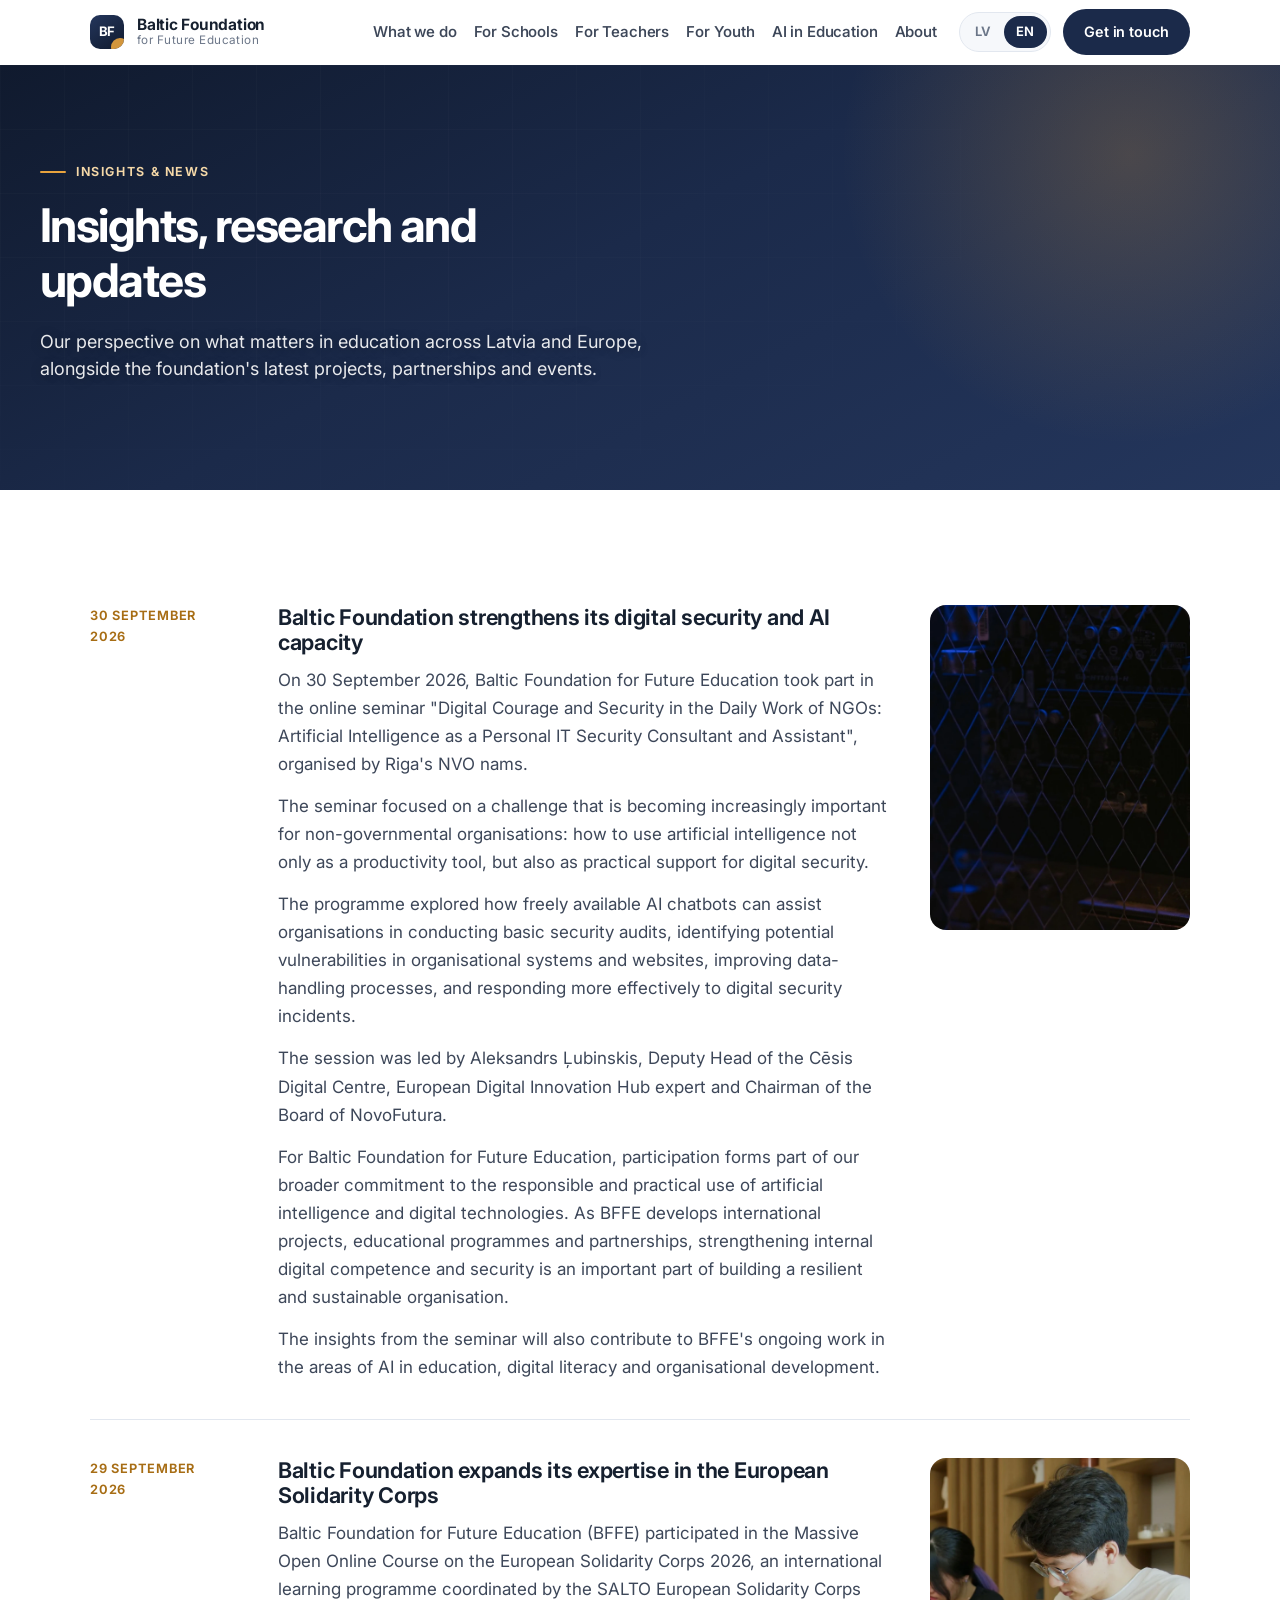
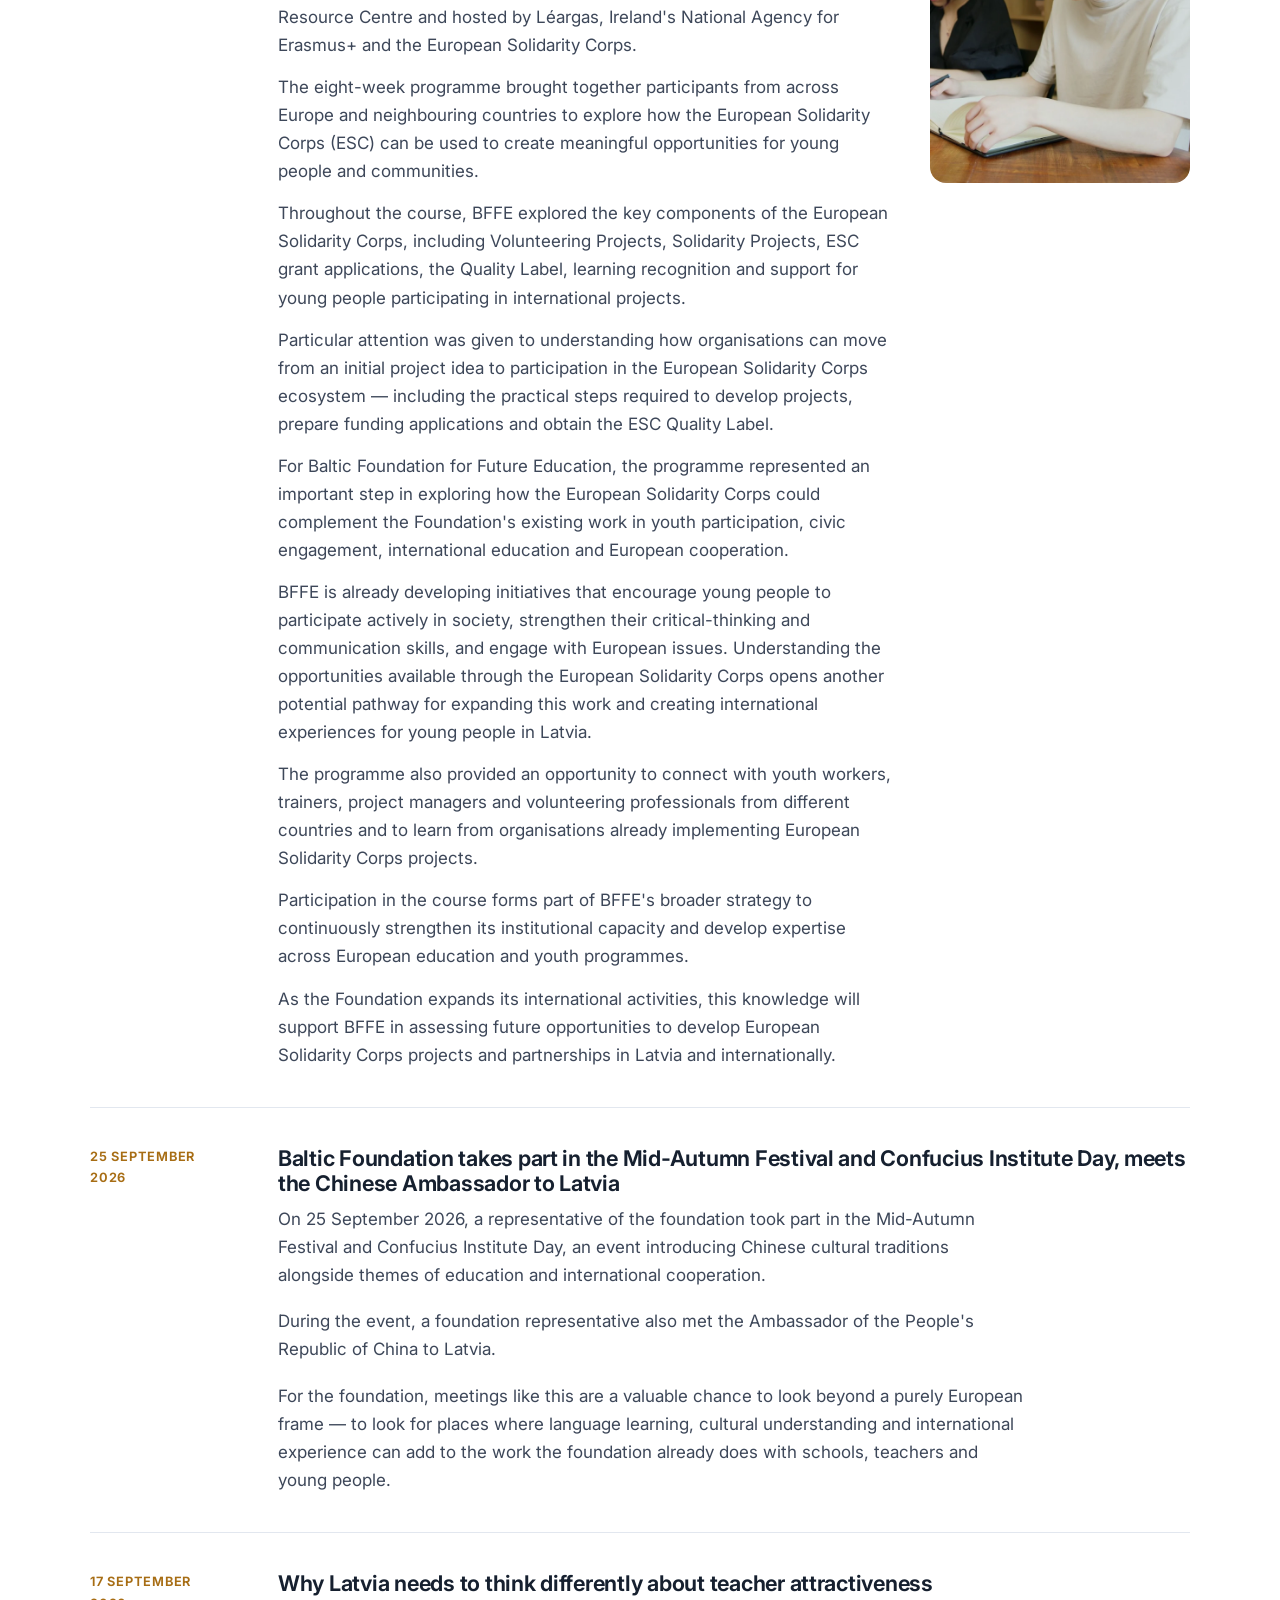
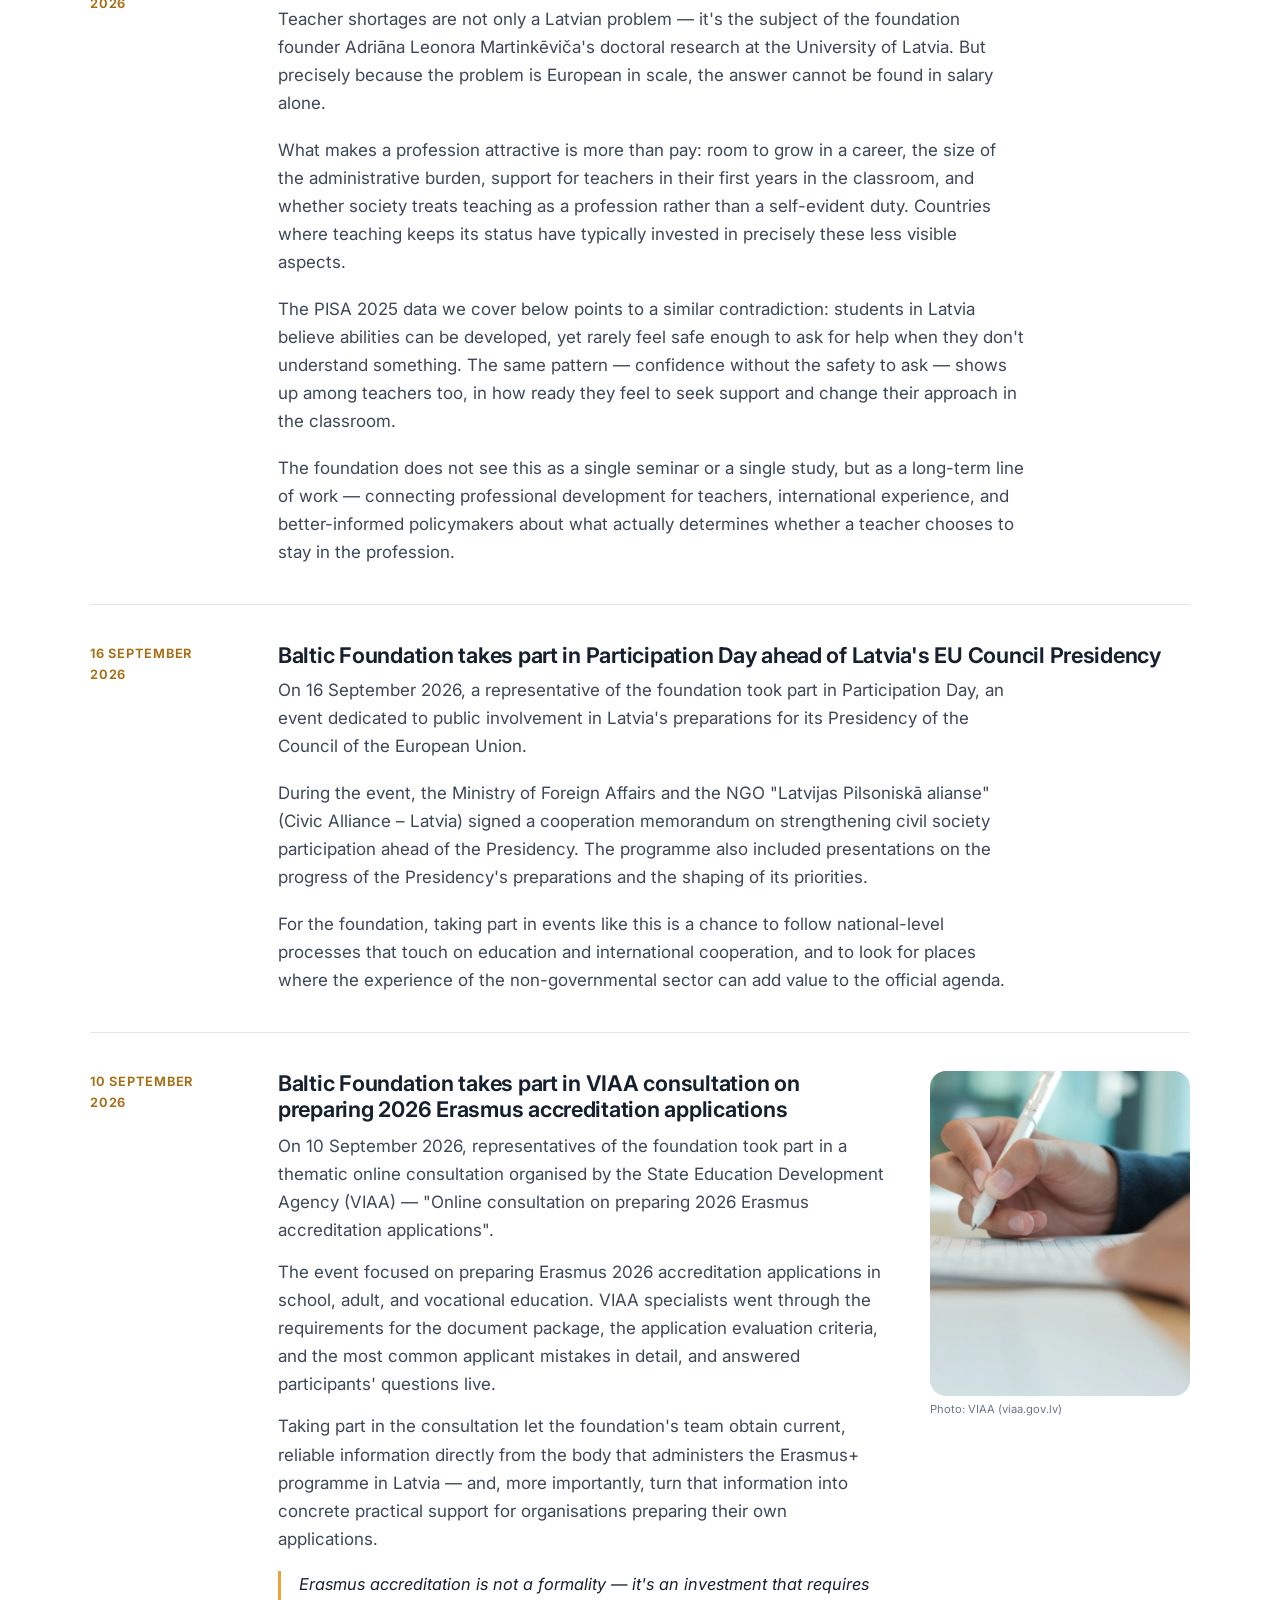
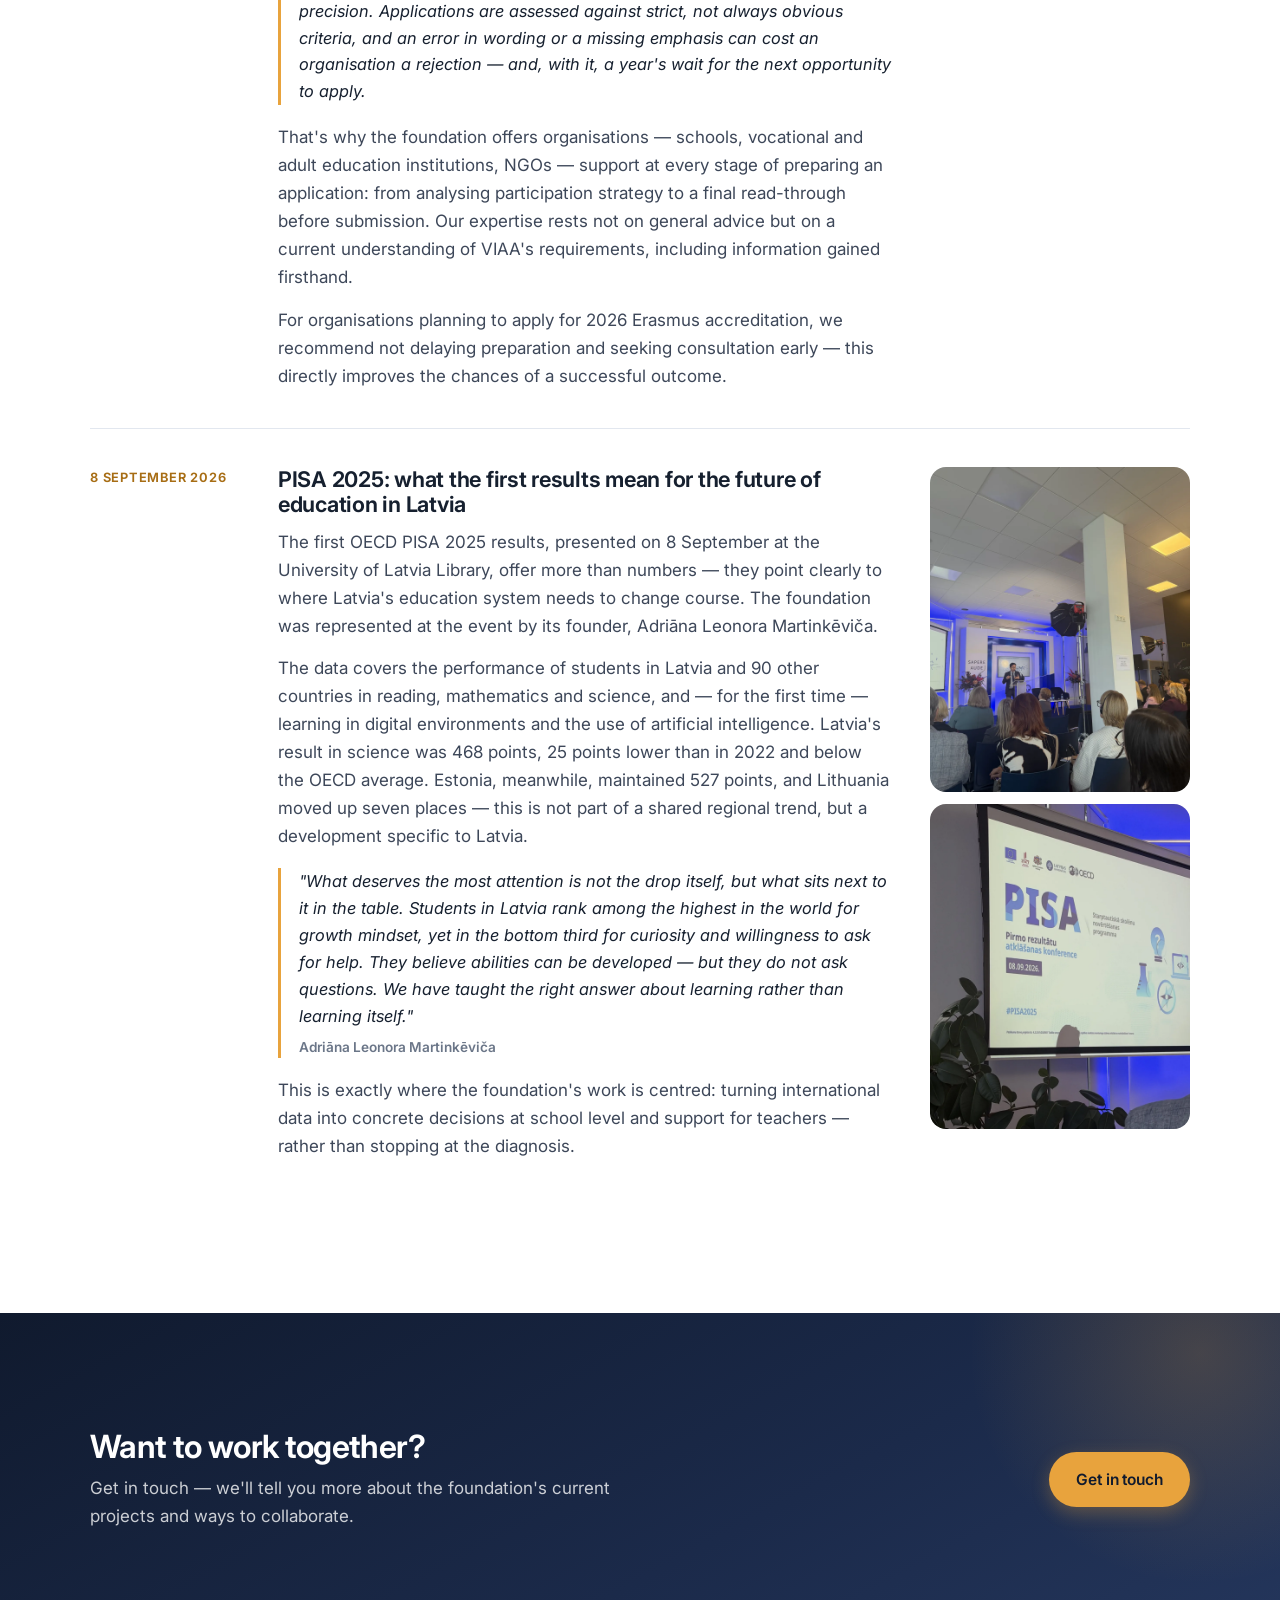
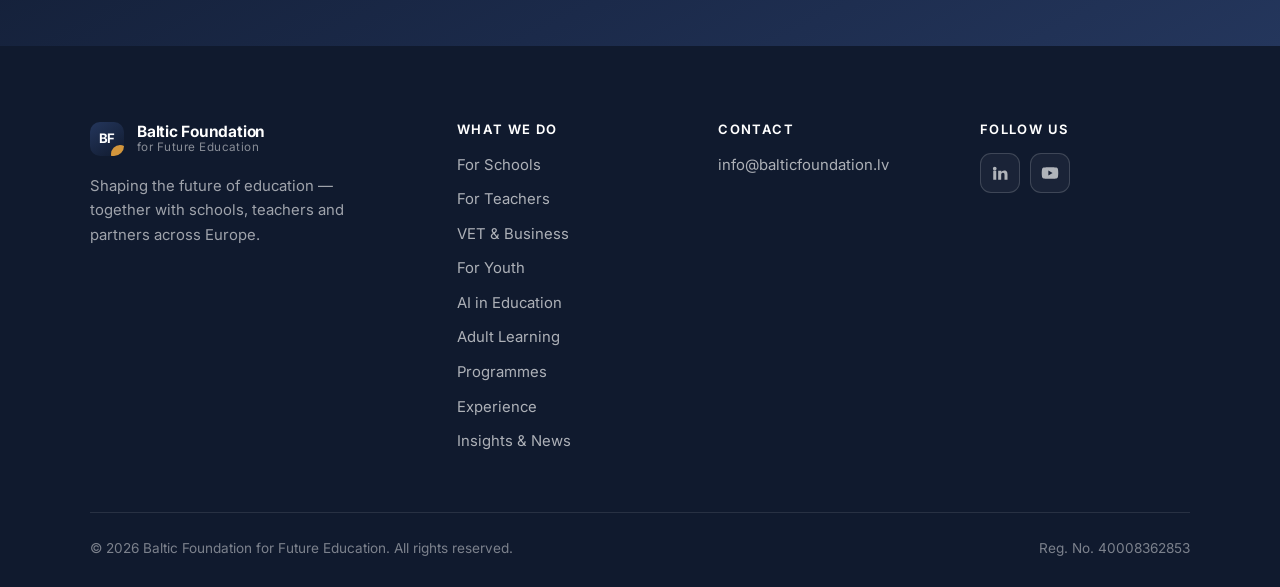
==== aktualitates.html @ bb929418 "Add news item on the European Solidarity Corps MOOC New item (29 September 2026): BFFE's participati" ====
<!DOCTYPE html>
<html lang="lv">
<head>
<meta charset="utf-8">
<meta name="viewport" content="width=device-width, initial-scale=1">
<title>Pētījumi un aktualitātes — Baltic Foundation for Future Education</title>
<meta name="description" content="Fonda pētījumi, viedokļi un aktuālākie projekti, sadarbības un notikumi.">
<meta name="theme-color" content="#1B2A4A">

<meta property="og:type" content="website">
<meta property="og:site_name" content="Baltic Foundation for Future Education">
<meta property="og:title" content="Pētījumi un aktualitātes — Baltic Foundation for Future Education">
<meta property="og:description" content="Fonda pētījumi, viedokļi un aktuālākie projekti, sadarbības un notikumi.">
<meta property="og:url" content="https://balticfoundation.lv/aktualitates.html">
<meta property="og:image" content="https://balticfoundation.lv/assets/img/aktualitates-pisa2025.webp">
<meta property="og:locale" content="lv_LV">

<link rel="canonical" href="https://balticfoundation.lv/aktualitates.html">
<link rel="icon" href="data:image/svg+xml,<svg xmlns='http://www.w3.org/2000/svg' viewBox='0 0 32 32'><rect width='32' height='32' rx='8' fill='%231B2A4A'/><circle cx='25' cy='26' r='7' fill='%23E8A33D'/><text x='7' y='21' font-family='Helvetica,Arial' font-size='13' font-weight='bold' fill='white'>BF</text></svg>">

<link rel="preconnect" href="https://fonts.googleapis.com">
<link rel="preconnect" href="https://fonts.gstatic.com" crossorigin>
<link rel="stylesheet" href="https://fonts.googleapis.com/css2?family=Inter:wght@400;500;600;700&display=swap">
<link rel="stylesheet" href="assets/css/styles.css">

<!-- Marks that JS is running, so scroll-reveal may hide elements before revealing them. -->
<script>document.documentElement.className += " js";</script>
</head>
<body data-page="aktualitates">

<a class="skip-link" href="#main" data-i18n="nav.skip">Pāriet uz galveno saturu</a>

<!-- ========================= HEADER ========================= -->
<header class="header" id="header">
  <div class="container header__inner">

    <a class="logo" href="index.html">
      <span class="logo__mark"><span>BF</span></span>
      <span class="logo__text">
        <span class="logo__name">Baltic Foundation</span>
        <span class="logo__sub">for Future Education</span>
      </span>
    </a>

    <nav class="nav" aria-label="Primary">
      <a href="index.html#virzieni"  data-i18n="nav.directions">Virzieni</a>
      <a href="index.html#skolam"    data-i18n="nav.schools">Skolām</a>
      <a href="index.html#pedagogiem" data-i18n="nav.teachers">Pedagogiem</a>
      <a href="index.html#jauniesiem" data-i18n="nav.youth">Jauniešiem</a>
      <a href="index.html#ai"        data-i18n="nav.ai">AI izglītībā</a>
      <a href="index.html#par-fondu" data-i18n="nav.about">Par fondu</a>
    </nav>

    <div class="header__actions">
      <div class="lang" role="group" data-i18n-aria-label="nav.lang" aria-label="Valodas izvēle">
        <button type="button" data-lang="lv" aria-pressed="true">LV</button>
        <button type="button" data-lang="en" aria-pressed="false">EN</button>
      </div>
      <a class="btn btn--navy btn--sm nav-cta" href="index.html#sadarbibai" data-i18n="nav.cta">Sazināties</a>
      <button class="burger" id="burger" type="button" aria-expanded="false" aria-controls="mobile-nav" data-i18n-aria-label="nav.menu" aria-label="Izvēlne">
        <span></span>
      </button>
    </div>

  </div>
</header>

<div class="mobile-nav" id="mobile-nav">
  <a href="index.html#virzieni"    data-i18n="nav.directions">Virzieni</a>
  <a href="index.html#skolam"      data-i18n="nav.schools">Skolām</a>
  <a href="index.html#pedagogiem"  data-i18n="nav.teachers">Pedagogiem</a>
  <a href="index.html#profesionalajai" data-i18n="nav.vet">Profesionālajai izglītībai</a>
  <a href="index.html#jauniesiem"  data-i18n="nav.youth">Jauniešiem</a>
  <a href="index.html#ai"          data-i18n="nav.ai">AI izglītībā</a>
  <a href="index.html#pieaugusajiem" data-i18n="nav.adult">Pieaugušajiem</a>
  <a href="index.html#macibu-programmas" data-i18n="nav.programmes">Programmas</a>
  <a href="pieredze.html" data-i18n="nav.experience">Pieredze</a>
  <a href="aktualitates.html" data-i18n="nav.news" aria-current="page">Pētījumi un aktualitātes</a>
  <a href="index.html#par-fondu"   data-i18n="nav.about">Par fondu</a>
  <a class="btn btn--navy" href="index.html#sadarbibai" data-i18n="nav.cta">Sazināties</a>
</div>


<main id="main">
<span id="top"></span>

<!-- ========================= PAGE HERO (compact) ========================= -->
<section class="hero hero--compact">
  <div class="container">
    <span class="eyebrow" data-i18n="aktualitates.hero.eyebrow">Pētījumi un aktualitātes</span>
    <h1 data-i18n="aktualitates.hero.title">Ieskati, pētījumi un jaunumi</h1>
    <p class="hero__lead hero__lead--compact" data-i18n="aktualitates.hero.lead">Fonda skatījums uz izglītības aktualitātēm Latvijā un Eiropā, kā arī jaunākie projekti, sadarbības un notikumi.</p>
  </div>
</section>

<!-- ========================= NEWS LIST ========================= -->
<section class="section" id="jaunumi">
  <div class="container">
    <div class="news-list">

      <article class="news-item">
        <span class="news-item__date" data-i18n="aktualitates.item1.date">2026. gada 30. septembris</span>
        <div class="news-item__content">
          <div class="news-item__text">
            <h3 data-i18n="aktualitates.item1.title">Fonds stiprina digitālo drošību un mākslīgā intelekta kompetenci</h3>
            <p data-i18n="aktualitates.item1.p1">2026. gada 30. septembrī Baltic Foundation for Future Education piedalījās Rīgas NVO nama rīkotajā tiešsaistes seminārā "Digitālā drosme un drošība NVO ikdienas darbā: mākslīgais intelekts kā personīgais IT drošības konsultants un asistents".</p>
            <p data-i18n="aktualitates.item1.p2">Seminārs pievērsās jautājumam, kas nevalstiskajām organizācijām kļūst arvien nozīmīgāks — kā izmantot mākslīgo intelektu ne tikai produktivitātes uzlabošanai, bet arī kā praktisku atbalstu digitālajai drošībai.</p>
            <p data-i18n="aktualitates.item1.p3">Programmā tika aplūkots, kā brīvi pieejami AI tērzēšanas rīki var palīdzēt organizācijām veikt pamata drošības auditus, atpazīt iespējamās ievainojamības organizācijas sistēmās un tīmekļa vietnēs, uzlabot datu apstrādes procesus un efektīvāk reaģēt uz digitālās drošības incidentiem.</p>
            <p data-i18n="aktualitates.item1.p4">Semināru vadīja Aleksandrs Ļubinskis — Cēsu Digitālā centra vadītāja vietnieks, Eiropas Digitālās inovācijas centra (EDIH) eksperts un biedrības "NovoFutura" valdes priekšsēdētājs.</p>
            <p data-i18n="aktualitates.item1.p5">Baltic Foundation for Future Education dalība šajā seminārā ir daļa no mūsu plašākās apņemšanās atbildīgi un praktiski izmantot mākslīgo intelektu un digitālās tehnoloģijas. Attīstot starptautiskus projektus, izglītības programmas un partnerības, iekšējās digitālās kompetences un drošības stiprināšana ir svarīga noturīgas un ilgtspējīgas organizācijas veidošanas sastāvdaļa.</p>
            <p data-i18n="aktualitates.item1.p6">Semināra atziņas papildinās arī fonda ilgtermiņa darbu AI izglītībā, digitālās pratības un organizācijas attīstības jomās.</p>
          </div>
          <div class="news-item__media">
            <div class="news-item__photo">
              <img src="assets/img/aktualitates-digital-security.webp" data-i18n-alt="aktualitates.item1.image.alt" alt="Tīkla režģis pār apgaismotu elektronikas plati — digitālās drošības simbols" width="1200" height="1500" loading="lazy" decoding="async">
            </div>
          </div>
        </div>
      </article>

      <article class="news-item">
        <span class="news-item__date" data-i18n="aktualitates.item2.date">2026. gada 29. septembris</span>
        <div class="news-item__content">
          <div class="news-item__text">
            <h3 data-i18n="aktualitates.item2.title">Fonds paplašina ekspertīzi Eiropas Solidaritātes korpusa jomā</h3>
            <p data-i18n="aktualitates.item2.p1">Baltic Foundation for Future Education (BFFE) piedalījās masveida atvērtajā tiešsaistes kursā (MOOC) par Eiropas Solidaritātes korpusu 2026 — starptautiskā mācību programmā, ko koordinē SALTO Eiropas Solidaritātes korpusa resursu centrs un rīko Léargas, Īrijas Erasmus+ un Eiropas Solidaritātes korpusa Nacionālā aģentūra.</p>
            <p data-i18n="aktualitates.item2.p2">Astoņu nedēļu programma pulcēja dalībniekus no visas Eiropas un kaimiņvalstīm, lai izpētītu, kā Eiropas Solidaritātes korpuss (ESK) var radīt jēgpilnas iespējas jauniešiem un kopienām.</p>
            <p data-i18n="aktualitates.item2.p3">Kursa laikā BFFE iepazina Eiropas Solidaritātes korpusa galvenās sastāvdaļas, tostarp brīvprātīgā darba projektus, solidaritātes projektus, ESK granta pieteikumus, kvalitātes zīmi (Quality Label), mācīšanās rezultātu atzīšanu un atbalstu jauniešiem, kas piedalās starptautiskos projektos.</p>
            <p data-i18n="aktualitates.item2.p4">Īpaša uzmanība tika pievērsta tam, kā organizācijas var pāriet no sākotnējas projekta idejas līdz dalībai Eiropas Solidaritātes korpusa ekosistēmā — tostarp praktiskajiem soļiem, kas nepieciešami projektu izstrādei, finansējuma pieteikumu sagatavošanai un ESK kvalitātes zīmes iegūšanai.</p>
            <p data-i18n="aktualitates.item2.p5">Baltic Foundation for Future Education šī programma bija nozīmīgs solis, izpētot, kā Eiropas Solidaritātes korpuss varētu papildināt fonda esošo darbu jauniešu līdzdalības, pilsoniskās iesaistes, starptautiskās izglītības un Eiropas sadarbības jomā.</p>
            <p data-i18n="aktualitates.item2.p6">BFFE jau attīsta iniciatīvas, kas mudina jauniešus aktīvi iesaistīties sabiedrībā, stiprināt kritiskās domāšanas un komunikācijas prasmes, kā arī iesaistīties Eiropas jautājumos. Izpratne par Eiropas Solidaritātes korpusa piedāvātajām iespējām paver vēl vienu potenciālu ceļu šī darba paplašināšanai un starptautiskas pieredzes radīšanai jauniešiem Latvijā.</p>
            <p data-i18n="aktualitates.item2.p7">Programma sniedza arī iespēju sazināties ar jaunatnes darbiniekiem, treneriem, projektu vadītājiem un brīvprātīgā darba jomas profesionāļiem no dažādām valstīm un mācīties no organizācijām, kas jau īsteno Eiropas Solidaritātes korpusa projektus.</p>
            <p data-i18n="aktualitates.item2.p8">Dalība kursā ir daļa no BFFE plašākās stratēģijas — pastāvīgi stiprināt institucionālo kapacitāti un attīstīt ekspertīzi Eiropas izglītības un jaunatnes programmu jomā.</p>
            <p data-i18n="aktualitates.item2.p9">Paplašinot starptautisko darbību, šīs zināšanas palīdzēs BFFE izvērtēt turpmākās iespējas attīstīt Eiropas Solidaritātes korpusa projektus un partnerības Latvijā un starptautiski.</p>
          </div>
          <div class="news-item__media">
            <div class="news-item__photo">
              <img src="assets/img/aktualitates-esc-mooc.webp" data-i18n-alt="aktualitates.item2.image.alt" alt="Students strādā ar piezīmju grāmatiņu un klēpjdatoru pie koka galda kopīgā mācību telpā" width="1200" height="1500" loading="lazy" decoding="async">
            </div>
          </div>
        </div>
      </article>

      <article class="news-item">
        <span class="news-item__date" data-i18n="aktualitates.item3.date">2026. gada 25. septembris</span>
        <div class="news-item__body">
          <h3 data-i18n="aktualitates.item3.title">Fonds piedalās Rudens vidus svētkos un Konfūcija institūta dienā, tiekas ar Ķīnas vēstnieku Latvijā</h3>
          <p data-i18n="aktualitates.item3.p1">2026. gada 25. septembrī fonda pārstāve piedalījās Rudens vidus svētkos un Konfūcija institūta dienā — pasākumā, kas iepazīstināja ar ķīniešu kultūras tradīcijām un vienlaikus pievērsās izglītības un starptautiskās sadarbības tēmām.</p>
          <p data-i18n="aktualitates.item3.p2">Pasākuma ietvaros fonda pārstāve tikās arī ar Ķīnas Tautas Republikas vēstnieku Latvijā.</p>
          <p data-i18n="aktualitates.item3.p3">Fondam šāda tikšanās ir vērtīga iespēja paplašināt skatu ārpus Eiropas ietvara — meklēt vietas, kur valodu apguve, kultūras izpratne un starptautiskā pieredze var papildināt darbu, ko fonds jau veic ar skolām, pedagogiem un jauniešiem.</p>
        </div>
      </article>

      <article class="news-item">
        <span class="news-item__date" data-i18n="aktualitates.item4.date">2026. gada 17. septembris</span>
        <div class="news-item__body">
          <h3 data-i18n="aktualitates.item4.title">Kāpēc Latvijai jādomā savādāk par skolotāja profesijas pievilcību</h3>
          <p data-i18n="aktualitates.item4.p1">Skolotāju trūkums nav tikai Latvijas problēma — tā ir tēma, ko fonda dibinātāja Adriāna Leonora Martinkēviča pēta savā doktora darbā Latvijas Universitātē. Bet tieši tāpēc, ka problēma ir Eiropas mēroga, atbildi nevar meklēt tikai algas pielikumā.</p>
          <p data-i18n="aktualitates.item4.p2">Profesijas pievilcību veido vairāk nekā atalgojums: karjeras izaugsmes iespējas, administratīvā sloga apjoms, atbalsts jauniem skolotājiem pirmajos darba gados un tas, cik lielā mērā sabiedrība uztver skolotāja darbu kā profesionālu, nevis pašsaprotamu pienākumu. Valstis, kur skolotāja profesija saglabā prestižu, parasti ir ieguldījušas tieši šajos, mazāk redzamajos, aspektos.</p>
          <p data-i18n="aktualitates.item4.p3">Arī PISA 2025 dati, par kuriem rakstām tālāk, rāda līdzīgu pretrunu: Latvijas skolēni tic, ka spējas var attīstīt, taču reti jūtas droši uzdot jautājumu, kad kaut ko nesaprot. Šī pati aina — pārliecība bez drošības lūgt palīdzību — atkārtojas arī skolotāju vidū, kad runa ir par gatavību meklēt atbalstu un mainīt pieeju klasē.</p>
          <p data-i18n="aktualitates.item4.p4">Fonds šo jautājumu neredz kā vienu semināru vai vienu pētījumu, bet kā ilgtermiņa darba virzienu — savienojot pedagogu profesionālo pilnveidi, starptautisko pieredzi un politikas veidotāju informētību par to, kas patiešām ietekmē skolotāja lēmumu palikt profesijā.</p>
        </div>
      </article>

      <article class="news-item">
        <span class="news-item__date" data-i18n="aktualitates.item5.date">2026. gada 16. septembris</span>
        <div class="news-item__body">
          <h3 data-i18n="aktualitates.item5.title">Fonds piedalās Latvijas prezidentūras Eiropas Savienības Padomē Līdzdalības dienā</h3>
          <p data-i18n="aktualitates.item5.p1">2026. gada 16. septembrī fonda pārstāve piedalījās Līdzdalības dienā — pasākumā, kas veltīts sabiedrības iesaistei Latvijas gatavošanās procesā prezidentūrai Eiropas Savienības Padomē.</p>
          <p data-i18n="aktualitates.item5.p2">Pasākuma laikā Ārlietu ministrija un biedrība "Latvijas Pilsoniskā alianse" parakstīja sadarbības memorandu par pilsoniskās sabiedrības līdzdalības stiprināšanu, gatavojoties prezidentūrai. Programmā bija iekļautas arī prezentācijas par prezidentūras sagatavošanas gaitu un tās prioritāšu izstrādi.</p>
          <p data-i18n="aktualitates.item5.p3">Fondam dalība šāda mēroga pasākumos ir iespēja sekot līdzi valsts līmeņa procesiem, kas skar izglītības un starptautiskās sadarbības jomu, un meklēt punktus, kur nevalstiskā sektora pieredze var papildināt oficiālo darba kārtību.</p>
        </div>
      </article>

      <article class="news-item">
        <span class="news-item__date" data-i18n="aktualitates.item6.date">2026. gada 10. septembris</span>
        <div class="news-item__content">
          <div class="news-item__text">
            <h3 data-i18n="aktualitates.item6.title">Fonds piedalās VIAA konsultācijā par Erasmus 2026. gada akreditācijas pieteikumu sagatavošanu</h3>
            <p data-i18n="aktualitates.item6.p1">2026. gada 10. septembrī fonda pārstāvji piedalījās Valsts izglītības attīstības aģentūras (VIAA) rīkotajā tematiskajā tiešsaistes konsultācijā "Tiešsaistes konsultācijas par 2026. gada Erasmus akreditācijas pieteikumu sagatavošanu".</p>
            <p data-i18n="aktualitates.item6.p2">Pasākums bija veltīts Erasmus 2026. gada akreditācijas pieteikumu sagatavošanai skolu, pieaugušo un profesionālās izglītības jomā. VIAA speciālisti detalizēti skaidroja prasības dokumentu paketei, pieteikumu vērtēšanas kritērijus un biežākās pieteicēju kļūdas, kā arī atbildēja uz dalībnieku jautājumiem tiešraidē.</p>
            <p data-i18n="aktualitates.item6.p3">Dalība konsultācijā ļāva fonda komandai iegūt aktuālu un uzticamu informāciju tieši no organizācijas, kas Latvijā administrē Erasmus+ programmu — un, kas ir vēl svarīgāk, pārvērst šo informāciju konkrētā praktiskā atbalstā organizācijām, kuras gatavo savus pieteikumus.</p>
            <blockquote class="news-item__quote">
              <p data-i18n="aktualitates.item6.quote">Erasmus akreditācija nav formalitāte, bet investīcija, kas prasa precizitāti. Pieteikums tiek vērtēts pēc stingriem un ne vienmēr acīmredzamiem kritērijiem, un kļūda formulējumā vai nepieciešamā akcenta trūkums var organizācijai izmaksāt atteikumu — un līdz ar to gada gaidīšanu līdz nākamajai iespējai iesniegt dokumentus.</p>
            </blockquote>
            <p data-i18n="aktualitates.item6.p4">Tieši tāpēc fonds piedāvā organizācijām — skolām, profesionālās un pieaugušo izglītības iestādēm, nevalstiskajām organizācijām — atbalstu visos pieteikuma sagatavošanas posmos: no dalības stratēģijas analīzes līdz galīgajai pārbaudei pirms iesniegšanas. Mūsu ekspertīze balstās nevis uz vispārīgiem ieteikumiem, bet uz aktuālu izpratni par VIAA prasībām, tostarp iegūtu no pirmavota.</p>
            <p data-i18n="aktualitates.item6.p5">Organizācijām, kas plāno pieteikties Erasmus 2026. gada akreditācijai, iesakām sagatavošanos neatlikt un savlaicīgi vērsties pēc konsultācijas — tas tieši paaugstina izredzes uz veiksmīgu rezultātu.</p>
          </div>
          <div class="news-item__media">
            <div class="news-item__photo-wrap">
              <div class="news-item__photo">
                <img src="assets/img/aktualitates-viaa-erasmus.webp" data-i18n-alt="aktualitates.item6.image.alt" alt="Cilvēks aizpilda pieteikuma dokumentus ar pildspalvu" width="1200" height="1500" loading="lazy" decoding="async">
              </div>
              <span class="news-item__credit" data-i18n="aktualitates.item6.image.credit">Foto: VIAA (viaa.gov.lv)</span>
            </div>
          </div>
        </div>
      </article>

      <article class="news-item">
        <span class="news-item__date" data-i18n="aktualitates.item7.date">2026. gada 8. septembris</span>
        <div class="news-item__content">
          <div class="news-item__text">
            <h3 data-i18n="aktualitates.item7.title">PISA 2025: ko pirmie rezultāti nozīmē Latvijas izglītības nākotnei</h3>
            <p data-i18n="aktualitates.item7.p1">OECD PISA 2025 pirmie rezultāti, kas 8. septembrī tika prezentēti Latvijas Universitātes bibliotēkā, sniedz ne tikai skaitļus, bet arī skaidru signālu par to, kur Latvijas izglītības sistēmai jāmaina virziens. Fondu pasākumā pārstāvēja tā dibinātāja Adriāna Leonora Martinkēviča.</p>
            <p data-i18n="aktualitates.item7.p2">Dati aptver Latvijas un vēl 90 valstu skolēnu sniegumu lasīšanā, matemātikā un dabaszinātnēs, un pirmo reizi — arī mācīšanos digitālajā vidē un mākslīgā intelekta lietojumu. Latvijas rezultāts dabaszinātnēs — 468 punkti, par 25 punktiem mazāk nekā 2022. gadā un zem OECD vidējā līmeņa. Igaunija saglabāja 527 punktus, bet Lietuva pakāpās septiņas pozīcijas augstāk — proti, runa nav par kopēju reģionālu tendenci, bet gan par Latvijai specifisku attīstību.</p>
            <blockquote class="news-item__quote">
              <p data-i18n="aktualitates.item7.quote">„Visvairāk uzmanības pelna nevis pats kritums, bet tas, kas ir blakus tabulā. Latvijas skolēni ir starp pasaules augstākajiem rādītājiem izaugsmes domāšanā, bet pasaules apakšējā trešdaļā pēc ziņkārības un gatavības lūgt palīdzību. Viņi tic, ka spējas var attīstīt — bet neuzdod jautājumus. Mēs esam iemācījuši pareizo atbildi par mācīšanos, nevis pašu mācīšanos."</p>
              <cite data-i18n="aktualitates.item7.quote.cite">Adriāna Leonora Martinkēviča</cite>
            </blockquote>
            <p data-i18n="aktualitates.item7.p3">Tieši šeit slēpjas fonda darba kodols: pārvērst starptautiskos datus par konkrētiem lēmumiem klasē un atbalstu skolotājiem — nevis apstāties pie diagnozes.</p>
          </div>
          <div class="news-item__media">
            <div class="news-item__photo">
              <img src="assets/img/aktualitates-pisa2025.webp" data-i18n-alt="aktualitates.item7.image.alt" alt="Baltic Foundation pārstāve Adriāna Leonora Martinkēviča PISA 2025 pirmo rezultātu atklāšanā, Latvijas Universitātes bibliotēka, 2026. gada 8. septembris" width="1200" height="1500" loading="lazy" decoding="async">
            </div>
            <div class="news-item__photo">
              <img src="assets/img/aktualitates-pisa2025-screen.webp" data-i18n-alt="aktualitates.item7.image2.alt" alt="PISA 2025 pirmo rezultātu atklāšanas konferences prezentācijas ekrāns, 2026. gada 8. septembris" width="1200" height="1500" loading="lazy" decoding="async">
            </div>
          </div>
        </div>
      </article>

    </div>
  </div>
</section>

<!-- ========================= CLOSING CTA ========================= -->
<section class="section cta-band">
  <div class="container cta-band__inner">
    <div>
      <h2 data-i18n="aktualitates.cta.title">Vēlaties sadarboties?</h2>
      <p data-i18n="aktualitates.cta.text">Rakstiet mums — pastāstīsim vairāk par fonda aktuālajiem projektiem un iespējām sadarboties.</p>
    </div>
    <a class="btn btn--primary" href="index.html#sadarbibai" data-i18n="aktualitates.cta.button">Sazināties</a>
  </div>
</section>

</main>

<!-- ========================= FOOTER ========================= -->
<footer class="footer">
  <div class="container">
    <div class="footer__grid">

      <div>
        <a class="logo" href="index.html">
          <span class="logo__mark"><span>BF</span></span>
          <span class="logo__text">
            <span class="logo__name">Baltic Foundation</span>
            <span class="logo__sub">for Future Education</span>
          </span>
        </a>
        <p class="footer__tagline" data-i18n="footer.tagline">Veidojam nākotnes izglītību — kopā ar skolām, pedagogiem un partneriem Eiropā.</p>
      </div>

      <div>
        <h4 data-i18n="footer.nav">Virzieni</h4>
        <ul>
          <li><a href="index.html#skolam" data-i18n="nav.schools">Skolām</a></li>
          <li><a href="index.html#pedagogiem" data-i18n="nav.teachers">Pedagogiem</a></li>
          <li><a href="index.html#profesionalajai" data-i18n="nav.vet">Profesionālajai izglītībai</a></li>
          <li><a href="index.html#jauniesiem" data-i18n="nav.youth">Jauniešiem</a></li>
          <li><a href="index.html#ai" data-i18n="nav.ai">AI izglītībā</a></li>
          <li><a href="index.html#pieaugusajiem" data-i18n="nav.adult">Pieaugušajiem</a></li>
          <li><a href="index.html#macibu-programmas" data-i18n="nav.programmes">Programmas</a></li>
          <li><a href="pieredze.html" data-i18n="nav.experience">Pieredze</a></li>
          <li><a href="aktualitates.html" data-i18n="nav.news" aria-current="page">Pētījumi un aktualitātes</a></li>
        </ul>
      </div>

      <div>
        <h4 data-i18n="footer.contacts">Kontakti</h4>
        <ul>
          <li><a href="mailto:info@balticfoundation.lv">info@balticfoundation.lv</a></li>
        </ul>
      </div>

      <div>
        <h4 data-i18n="footer.follow">Sekojiet mums</h4>
        <div class="social">
          <a href="https://www.linkedin.com/" target="_blank" rel="noopener noreferrer" aria-label="LinkedIn">
            <svg viewBox="0 0 24 24" fill="currentColor"><path d="M4.98 3.5a2.5 2.5 0 1 1 0 5 2.5 2.5 0 0 1 0-5ZM3 9h4v12H3V9Zm7 0h3.8v1.7h.05c.53-.95 1.83-1.95 3.77-1.95C21.4 8.75 22 11 22 14.1V21h-4v-6.1c0-1.45-.03-3.32-2.05-3.32-2.05 0-2.37 1.58-2.37 3.21V21h-4V9Z"/></svg>
          </a>
          <a href="https://www.youtube.com/" target="_blank" rel="noopener noreferrer" aria-label="YouTube">
            <svg viewBox="0 0 24 24" fill="currentColor"><path d="M23 12s0-3.6-.46-5.32a2.77 2.77 0 0 0-1.95-1.96C18.87 4.25 12 4.25 12 4.25s-6.87 0-8.59.47A2.77 2.77 0 0 0 1.46 6.7C1 8.4 1 12 1 12s0 3.6.46 5.32c.26.95 1 1.7 1.95 1.96 1.72.47 8.59.47 8.59.47s6.87 0 8.59-.47a2.77 2.77 0 0 0 1.95-1.96C23 15.6 23 12 23 12ZM9.8 15.3V8.7l5.7 3.3-5.7 3.3Z"/></svg>
          </a>
        </div>
      </div>

    </div>

    <div class="footer__bottom">
      <span data-i18n="footer.rights">© 2026 Nodibinājums "Baltic Foundation for Future Education". Visas tiesības aizsargātas.</span>
      <span data-i18n="footer.reg">Reģ. Nr. 40008362853</span>
    </div>
  </div>
</footer>

<script src="assets/js/content.js"></script>
<script src="assets/js/main.js"></script>
</body>
</html>
---- assets/css/styles.css ----
/* ============================================================================
   Baltic Foundation for Future Education — styles.css
   Palette: deep navy #1B2A4A + warm amber #E8A33D
   ========================================================================== */

/* --- Tokens --------------------------------------------------------------- */
:root {
  --navy-900: #101A2E;
  --navy-800: #16233D;
  --navy:     #1B2A4A;
  --navy-700: #24365C;
  --navy-600: #35497A;

  --amber:      #E8A33D;
  --amber-soft: #F6D9A8;
  --amber-deep: #A76D14;   /* AA-contrast amber for text on white */
  --cream:      #FBF3E7;   /* tinted background for result/stat blocks */
  --cream-line: #F0E0C4;

  --ink:    #16202F;
  --body:   #3D4759;
  --muted:  #6B7688;
  --line:   #E2E7EF;
  --line-2: #EEF1F6;

  --bg:      #FFFFFF;
  --bg-alt:  #F6F8FB;
  --bg-tint: #FAFBFD;

  --radius:    16px;
  --radius-sm: 10px;
  --radius-lg: 24px;

  --shadow-sm: 0 1px 2px rgba(16, 26, 46, .04), 0 2px 8px rgba(16, 26, 46, .04);
  --shadow:    0 2px 4px rgba(16, 26, 46, .04), 0 12px 28px rgba(16, 26, 46, .07);
  --shadow-lg: 0 4px 8px rgba(16, 26, 46, .05), 0 24px 56px rgba(16, 26, 46, .12);

  --container: 1180px;
  --gutter: clamp(20px, 5vw, 40px);
  --section-y: clamp(64px, 9vw, 116px);

  --font: "Inter", -apple-system, BlinkMacSystemFont, "Segoe UI", Roboto,
          "Helvetica Neue", Arial, sans-serif;

  --ease: cubic-bezier(.22, .61, .36, 1);
}

/* --- Reset ---------------------------------------------------------------- */
*, *::before, *::after { box-sizing: border-box; }

html {
  scroll-behavior: smooth;
  scroll-padding-top: 80px;          /* sticky header offset for anchors */
  -webkit-text-size-adjust: 100%;
}

body {
  margin: 0;
  font-family: var(--font);
  font-size: 17px;
  line-height: 1.65;
  color: var(--body);
  background: var(--bg);
  -webkit-font-smoothing: antialiased;
  -moz-osx-font-smoothing: grayscale;
  overflow-x: hidden;
}

img, svg { max-width: 100%; display: block; }
h1, h2, h3, h4 { color: var(--ink); line-height: 1.18; margin: 0 0 .5em; font-weight: 650; letter-spacing: -0.02em; }
p { margin: 0 0 1.1em; }
p:last-child { margin-bottom: 0; }
a { color: var(--navy-700); text-decoration-color: rgba(53, 73, 122, .35); text-underline-offset: 3px; }
a:hover { color: var(--navy); text-decoration-color: currentColor; }
ul { margin: 0; padding: 0; list-style: none; }

:focus-visible {
  outline: 3px solid var(--amber);
  outline-offset: 3px;
  border-radius: 4px;
}

.skip-link {
  position: absolute; left: 12px; top: -60px; z-index: 200;
  background: var(--navy); color: #fff; padding: 12px 18px;
  border-radius: var(--radius-sm); font-weight: 600; text-decoration: none;
  transition: top .2s var(--ease);
}
.skip-link:focus { top: 12px; color: #fff; }

/* --- Layout helpers -------------------------------------------------------- */
.container { width: 100%; max-width: var(--container); margin-inline: auto; padding-inline: var(--gutter); }
.section { padding-block: var(--section-y); position: relative; }
.section--alt { background: var(--bg-alt); }
.section--tint { background: var(--bg-tint); }
.section__head { max-width: 720px; margin-bottom: clamp(36px, 5vw, 56px); }
.section__head--center { margin-inline: auto; text-align: center; }

.eyebrow {
  display: inline-flex; align-items: center; gap: 10px;
  font-size: .78rem; font-weight: 650; letter-spacing: .13em; text-transform: uppercase;
  color: var(--amber-deep); margin-bottom: 18px;
}
.eyebrow::before {
  content: ""; width: 26px; height: 2px; background: var(--amber); border-radius: 2px; flex: none;
}
.section__head--center .eyebrow::before { display: none; }

h1 { font-size: clamp(1.95rem, 5.2vw, 3.65rem); font-weight: 700; letter-spacing: -0.033em; overflow-wrap: break-word; }
h2 { font-size: clamp(1.8rem, 3.6vw, 2.6rem); }
h3 { font-size: 1.16rem; letter-spacing: -0.012em; }
.lead { font-size: clamp(1.03rem, 1.5vw, 1.16rem); color: var(--body); }

/* --- Buttons --------------------------------------------------------------- */
.btn {
  display: inline-flex; align-items: center; justify-content: center; gap: 10px;
  padding: 14px 26px; border-radius: 999px; border: 1.5px solid transparent;
  font: inherit; font-size: .97rem; font-weight: 600; letter-spacing: -0.005em;
  text-decoration: none; cursor: pointer; white-space: nowrap;
  transition: background-color .22s var(--ease), color .22s var(--ease),
              border-color .22s var(--ease), transform .22s var(--ease), box-shadow .22s var(--ease);
}
.btn:hover { transform: translateY(-2px); }
.btn:active { transform: translateY(0); }

.btn--primary { background: var(--amber); color: var(--navy-900); box-shadow: 0 6px 18px rgba(232, 163, 61, .3); }
.btn--primary:hover { background: #F0B054; color: var(--navy-900); box-shadow: 0 10px 26px rgba(232, 163, 61, .38); }

.btn--ghost { border-color: rgba(255, 255, 255, .4); color: #fff; background: transparent; }
.btn--ghost:hover { border-color: #fff; background: rgba(255, 255, 255, .09); color: #fff; }

.btn--navy { background: var(--navy); color: #fff; }
.btn--navy:hover { background: var(--navy-700); color: #fff; box-shadow: var(--shadow); }

.btn--sm { padding: 10px 20px; font-size: .9rem; }
.btn svg { width: 16px; height: 16px; flex: none; }

/* --- Header ---------------------------------------------------------------- */
.header {
  position: sticky; top: 0; z-index: 100;
  background: rgba(255, 255, 255, .88);
  backdrop-filter: saturate(180%) blur(14px);
  -webkit-backdrop-filter: saturate(180%) blur(14px);
  border-bottom: 1px solid transparent;
  transition: border-color .25s var(--ease), box-shadow .25s var(--ease);
}
.header.is-stuck { border-bottom-color: var(--line); box-shadow: 0 1px 20px rgba(16, 26, 46, .06); }
.header__inner { display: flex; align-items: center; gap: 20px; min-height: 64px; }

/* Logo */
.logo { display: flex; align-items: center; gap: 13px; text-decoration: none; margin-right: auto; flex: none; }
.logo__mark {
  width: 34px; height: 34px; border-radius: 10px; flex: none;
  background: linear-gradient(145deg, var(--navy-700), var(--navy-900));
  display: grid; place-items: center; position: relative; overflow: hidden;
}
.logo__mark::after {
  content: ""; position: absolute; inset: auto -5px -7px auto;
  width: 18px; height: 18px; border-radius: 50%; background: var(--amber); opacity: .9;
}
.logo__mark span { position: relative; z-index: 1; color: #fff; font-weight: 700; font-size: .82rem; letter-spacing: -0.03em; }
.logo__text { display: flex; flex-direction: column; line-height: 1.15; }
.logo__name { font-weight: 680; font-size: .97rem; color: var(--ink); letter-spacing: -0.015em; }
.logo__sub { font-size: .73rem; color: var(--muted); letter-spacing: .04em; }

/* Desktop nav */
.nav { display: flex; align-items: center; gap: 13px; }
.nav a {
  display: block; padding: 7px 2px; border-radius: 8px;
  font-size: 15px; letter-spacing: -0.01em; white-space: nowrap;
  font-weight: 550; color: var(--body); text-decoration: none;
  transition: color .18s var(--ease), background-color .18s var(--ease);
}
.nav a:hover { color: var(--navy); background: var(--bg-alt); }

.header__actions { display: flex; align-items: center; gap: 12px; flex: none; }

/* Language switch */
.lang { display: inline-flex; padding: 3px; background: var(--bg-alt); border: 1px solid var(--line); border-radius: 999px; }
.lang button {
  border: 0; background: transparent; cursor: pointer; font: inherit;
  font-size: .81rem; font-weight: 650; letter-spacing: .04em; color: var(--muted);
  padding: 5px 12px; border-radius: 999px; transition: all .2s var(--ease);
}
.lang button:hover { color: var(--navy); }
.lang button[aria-pressed="true"] { background: var(--navy); color: #fff; }

/* Burger */
.burger {
  display: none; width: 44px; height: 44px; border: 1px solid var(--line);
  background: #fff; border-radius: 11px; cursor: pointer; padding: 0;
  place-items: center; flex: none;
}
.burger span { display: block; width: 18px; height: 1.8px; background: var(--ink); border-radius: 2px; position: relative; transition: all .25s var(--ease); }
.burger span::before, .burger span::after {
  content: ""; position: absolute; left: 0; width: 18px; height: 1.8px; background: var(--ink); border-radius: 2px;
  transition: all .25s var(--ease);
}
.burger span::before { top: -6px; }
.burger span::after  { top: 6px; }
.burger[aria-expanded="true"] span { background: transparent; }
.burger[aria-expanded="true"] span::before { top: 0; transform: rotate(45deg); }
.burger[aria-expanded="true"] span::after  { top: 0; transform: rotate(-45deg); }

/* Mobile panel */
.mobile-nav {
  display: none; position: fixed; inset: 64px 0 0; z-index: 99;
  background: #fff; padding: 24px var(--gutter) 40px; overflow-y: auto;
}
.mobile-nav.is-open { display: block; animation: fadeUp .28s var(--ease); }
.mobile-nav a {
  display: block; padding: 15px 4px; font-size: 1.06rem; font-weight: 600;
  color: var(--ink); text-decoration: none; border-bottom: 1px solid var(--line-2);
}
.mobile-nav a:hover { color: var(--navy-600); }
.mobile-nav .btn { width: 100%; margin-top: 26px; }

/* --- Homepage news banner ---------------------------------------------------
   Full-width clickable strip between the header and the hero. Not sticky —
   a plain block in normal flow. */
.news-banner {
  display: block; background: var(--bg-alt); border-bottom: 1px solid var(--line);
  text-decoration: none; color: inherit;
  transition: background-color .2s var(--ease);
}
.news-banner:hover, .news-banner:focus-visible { background: var(--bg-tint); }
.news-banner:hover .news-banner__cta, .news-banner:focus-visible .news-banner__cta {
  color: var(--navy); border-color: var(--navy-600);
}
.news-banner:hover .news-banner__cta svg, .news-banner:focus-visible .news-banner__cta svg { transform: translateX(3px); }
.news-banner__inner {
  display: flex; align-items: center; justify-content: space-between; gap: 28px;
  padding-block: clamp(14px, 2.2vw, 20px);
}
.news-banner__text { min-width: 0; }
.news-banner__label {
  font-size: .74rem; font-weight: 650; letter-spacing: .1em; text-transform: uppercase;
  color: var(--amber-deep); margin-right: 14px;
}
.news-banner__date { font-size: .8rem; color: var(--muted); font-weight: 500; }
.news-banner__title {
  font-size: clamp(1.02rem, 1.6vw, 1.2rem); font-weight: 700; color: var(--navy-900);
  margin: 4px 0 2px; line-height: 1.3;
}
.news-banner__desc { font-size: .92rem; color: var(--body); margin: 0; max-width: 62ch; }
.news-banner__cta {
  flex: none; display: inline-flex; align-items: center; gap: 8px;
  font-size: .88rem; font-weight: 650; color: var(--navy-600);
  border: 1.5px solid var(--line); border-radius: 999px; padding: 10px 20px;
  transition: color .2s var(--ease), border-color .2s var(--ease);
}
.news-banner__cta svg { width: 15px; height: 15px; transition: transform .2s var(--ease); }

/* --- Hero ------------------------------------------------------------------ */
.hero {
  position: relative; overflow: hidden; color: #fff;
  background: linear-gradient(152deg, var(--navy-900) 0%, var(--navy) 46%, var(--navy-700) 100%);
  padding-block: clamp(70px, 10vw, 118px) clamp(76px, 10vw, 122px);
}
.hero::before {           /* soft amber glow */
  content: ""; position: absolute; width: 620px; height: 620px; right: -160px; top: -220px;
  background: radial-gradient(circle, rgba(232, 163, 61, .22), transparent 66%);
  pointer-events: none;
}
.hero::after {            /* fine grid texture */
  content: ""; position: absolute; inset: 0; pointer-events: none; opacity: .5;
  background-image:
    linear-gradient(rgba(255,255,255,.035) 1px, transparent 1px),
    linear-gradient(90deg, rgba(255,255,255,.035) 1px, transparent 1px);
  background-size: 64px 64px;
  mask-image: radial-gradient(ellipse 90% 70% at 50% 40%, #000 30%, transparent 100%);
  -webkit-mask-image: radial-gradient(ellipse 90% 70% at 50% 40%, #000 30%, transparent 100%);
}
.hero .container { max-width: 1400px; }
.hero__grid {
  position: relative; z-index: 2;
  display: flex; align-items: flex-end; justify-content: space-between; gap: 40px;
}
.hero__copy { max-width: 660px; }
.hero .eyebrow { color: var(--amber-soft); margin-bottom: 16px; }
.hero .eyebrow::before { background: var(--amber); }
.hero h1 { color: #fff; margin-bottom: 12px; }
.hero__accent { color: var(--amber); }
.hero__lead {
  color: rgba(255, 255, 255, .9); font-size: clamp(1.125rem, 1.35vw, 1.25rem);
  line-height: 1.5; max-width: 570px; margin-top: 20px; margin-bottom: 37px;
  text-shadow: 0 1px 12px rgba(0,0,0,.3);
}

/* --- Hero opening splash: name, then headline, in the same box ------------- */
/* Two states share one sized box so nothing reflows when they swap. Both are
   absolutely positioned text layers; .hero__title is the page's real <h1>
   (always in the accessibility tree), .hero__intro-name is a decorative
   aria-hidden splash that plays once and is gone. Width is capped tighter
   than the rest of the copy column so "Education for / what comes next."
   wraps at exactly two lines instead of spilling to a third. */
.hero__intro-stage { position: relative; max-width: 550px; min-height: clamp(96px, 7.2vw, 132px); margin-bottom: 0; }
.hero__intro-name {
  position: absolute; inset: 0 0 auto 0; margin: 0; max-width: 550px;
  font-size: clamp(2.1rem, 3.6vw, 2.75rem); font-weight: 700; letter-spacing: -0.033em;
  line-height: 1.18; color: #fff; overflow-wrap: break-word;
}
.hero__title { position: absolute; inset: 0 0 auto 0; margin: 0; max-width: 550px; font-size: clamp(2.1rem, 3.6vw, 2.75rem); }

.js .hero__intro-name {
  opacity: 0;
  animation:
    heroNameIn .8s cubic-bezier(.22, 1, .36, 1) forwards,
    heroNameOut .5s cubic-bezier(.22, 1, .36, 1) forwards 2.3s;
}
.js .hero__title {
  opacity: 0;
  animation: heroTitleIn .8s cubic-bezier(.22, 1, .36, 1) forwards 2.7s;
}
.js .hero__late { opacity: 0; animation: heroLateIn .7s cubic-bezier(.22, 1, .36, 1) forwards 2.9s; }

@keyframes heroNameIn {
  from { opacity: 0; transform: translateY(20px); filter: blur(6px); }
  to   { opacity: 1; transform: translateY(0); filter: blur(0); }
}
@keyframes heroNameOut {
  from { opacity: 1; transform: translateY(0); }
  to   { opacity: 0; transform: translateY(-15px); }
}
@keyframes heroTitleIn {
  from { opacity: 0; transform: translateY(20px); }
  to   { opacity: 1; transform: translateY(0); }
}
@keyframes heroLateIn {
  from { opacity: 0; transform: translateY(14px); }
  to   { opacity: 1; transform: translateY(0); }
}


.hero__cta { display: flex; flex-wrap: wrap; gap: 14px; }

/* Impact metrics — integrated directly into the hero, no cards/shadows,
   just numbers with thin dividers, sitting over the navy part of the scrim.
   Nudged right and down from the copy column, with its own left gutter, so
   it reads as its own block rather than sitting on the same visual line as
   the CTA row. */
.hero__stats {
  display: flex; align-items: stretch; gap: 0; flex: none; margin: 0;
  padding-left: 60px; transform: translateY(14px);
}
.hero__stats > div {
  padding-inline: 22px; border-left: 1px solid rgba(255, 255, 255, .25);
  display: flex; flex-direction: column; gap: 4px;
}
.hero__stats > div:first-child { border-left: 0; padding-left: 0; }
.hero__stats dt {
  margin: 0; font-size: clamp(22px, 2.3vw, 28px); font-weight: 700; color: #fff;
  letter-spacing: -0.01em; line-height: 1;
}
.hero__stats dd {
  margin: 0; font-size: 12px; font-weight: 500; color: rgba(255, 255, 255, .76);
  white-space: nowrap;
}

/* --- Home hero: single full-bleed collage image ----------------------------- */
/* Fills the screen below the sticky header, so the whole first view is the
   hero and nothing from the next section peeks in. The photo (background-size:
   contain, anchored top) keeps its own 21:9-ish proportions and doesn't
   stretch to match — the extra room below it is the hero's own navy gradient,
   which is exactly where the copy sits now. */
.hero--home { min-height: calc(100vh - 64px); display: flex; align-items: flex-end; padding-bottom: clamp(86px, 10vh, 134px); }

.hero__collage {
  position: absolute; inset: 0; z-index: 0;
  background-size: contain; background-position: center top; background-repeat: no-repeat;
}

/* Transparent at the top so the photo reads clearly, deepening to a near-solid
   navy by the bottom so the copy sitting there stays legible. */
.hero__scrim {
  position: absolute; inset: 0; z-index: 1;
  background: linear-gradient(to bottom,
    rgba(16,26,46,0) 0%,
    rgba(16,26,46,.1) 32%,
    rgba(16,26,46,.5) 58%,
    rgba(16,26,46,.86) 80%,
    rgba(16,26,46,.96) 100%);
}


/* --- What we do (editorial strip right after the hero) --------------------- */
.what-we-do { background: #fff; padding-block: clamp(30px, 4vw, 44px) clamp(48px, 6vw, 72px); }
.what-grid { display: grid; grid-template-columns: minmax(0, 23%) minmax(0, 1fr); gap: clamp(28px, 4vw, 48px); align-items: start; }

.what-intro .eyebrow { margin-bottom: 14px; }
.what-intro h2 { font-size: clamp(1.4rem, 2vw, 1.7rem); line-height: 1.22; margin-bottom: 22px; }
.what-intro__arrow {
  width: 42px; height: 42px; border-radius: 50%; flex: none;
  display: grid; place-items: center; background: var(--navy); color: #fff;
  transition: background-color .2s var(--ease), transform .2s var(--ease);
}
.what-intro__arrow:hover { background: var(--navy-700); transform: translateX(3px); }
.what-intro__arrow svg { width: 17px; height: 17px; }

.what-cards { display: flex; }
.what-card {
  flex: 1 1 0; min-width: 0; text-decoration: none; color: inherit;
  padding-left: 22px; margin-left: 22px; border-left: 1px solid var(--line);
  transition: transform .25s var(--ease);
}
.what-card:first-child { padding-left: 0; margin-left: 0; border-left: 0; }
.what-card:hover { transform: translateY(-3px); }
.what-card__media {
  display: block; aspect-ratio: 16 / 9; border-radius: var(--radius) var(--radius) 0 0;
  overflow: hidden; margin-bottom: 14px; background: var(--bg-alt);
}
.what-card__media img { width: 100%; height: 100%; object-fit: cover; display: block; }
.what-card__icon { display: grid; place-items: center; width: 30px; height: 30px; margin-bottom: 10px; color: var(--navy-700); }
.what-card__icon svg { width: 22px; height: 22px; }
.what-card h3 { font-size: .98rem; margin-bottom: 5px; color: var(--ink); }
.what-card p { font-size: .85rem; color: var(--muted); line-height: 1.45; }

/* --- Mission --------------------------------------------------------------- */
.mission__grid { display: grid; grid-template-columns: minmax(0, .9fr) minmax(0, 1.1fr); gap: clamp(32px, 6vw, 72px); align-items: start; }
.mission__body p { font-size: 1.05rem; }
.mission__body p + p { color: var(--muted); font-size: 1rem; }

/* --- Direction cards ------------------------------------------------------- */
.cards { display: grid; grid-template-columns: repeat(3, 1fr); gap: 22px; }
.card {
  position: relative; display: flex; flex-direction: column;
  background: #fff; border: 1px solid var(--line); border-radius: var(--radius);
  padding: 30px 28px 26px; text-decoration: none; box-shadow: var(--shadow-sm);
  transition: transform .28s var(--ease), box-shadow .28s var(--ease), border-color .28s var(--ease);
  overflow: hidden;
}
.card::before {
  content: ""; position: absolute; inset: 0 0 auto; height: 3px;
  background: linear-gradient(90deg, var(--amber), var(--amber-soft));
  transform: scaleX(0); transform-origin: left; transition: transform .35s var(--ease);
}
.card:hover { transform: translateY(-5px); box-shadow: var(--shadow-lg); border-color: #D6DDE9; }
.card:hover::before { transform: scaleX(1); }
.card__icon {
  width: 50px; height: 50px; border-radius: 13px; flex: none; margin-bottom: 20px;
  display: grid; place-items: center;
  background: linear-gradient(145deg, #EEF2F8, #E4EAF3);
  color: var(--navy-700);
  transition: background .3s var(--ease), color .3s var(--ease);
}
.card:hover .card__icon { background: linear-gradient(145deg, var(--navy-700), var(--navy-900)); color: var(--amber); }
.card__icon svg { width: 24px; height: 24px; }
.card h3 { color: var(--ink); margin-bottom: 8px; }
.card p { font-size: .94rem; color: var(--muted); margin-bottom: 20px; }
.card__more {
  margin-top: auto; font-size: .88rem; font-weight: 650; color: var(--navy-700);
  display: inline-flex; align-items: center; gap: 7px;
}
.card__more svg { width: 15px; height: 15px; transition: transform .28s var(--ease); }
.card:hover .card__more svg { transform: translateX(4px); }

/* Card media: photo at the top, 16:9, bled out to the card's own edges via
   negative margins so .card's padding/spacing rule above stays untouched. */
.card__media {
  position: relative; aspect-ratio: 16 / 9; overflow: hidden;
  margin: -30px -28px 20px;
}
.card__media img {
  width: 100%; height: 100%; object-fit: cover; display: block;
  transition: transform .5s var(--ease);
}
.card:hover .card__media img { transform: scale(1.04); }
.card__media::after {
  content: ""; position: absolute; inset: auto 0 0 0; height: 64%;
  background: linear-gradient(to top, rgba(16, 26, 46, .82), rgba(16, 26, 46, 0));
  pointer-events: none;
}
.card__media-overlay { position: absolute; inset: auto 0 0 0; z-index: 1; padding: 18px 20px 16px; }
.card__media-overlay .card__icon { margin-bottom: 10px; }
.card__media-overlay h3 { color: #fff; margin-bottom: 0; }

/* --- Detail sections ------------------------------------------------------- */
/* Tighter section padding (~20% less than --section-y) scoped to just the
   seven detail sections via :has(), so the hero/mission/about/contact
   sections keep their normal rhythm untouched. */
.section:has(.detail__grid) { padding-block: clamp(51px, 7.2vw, 93px); }
.detail__grid { display: grid; grid-template-columns: minmax(0, .92fr) minmax(0, 1.08fr); gap: clamp(34px, 6vw, 76px); align-items: start; }
/* Sticky lives on the whole head (image + eyebrow/title/lead), not just the
   image: as the direct grid item its containing block spans the full row
   height (matching .detail__list), so it has real room to stay pinned while
   the items scroll past. A sticky wrapper nested only around the image would
   be boxed in by .detail__head's own short content height and lose that
   travel range. */
.detail__head { position: sticky; top: 88px; align-self: start; }
.detail__media {
  position: relative; margin-bottom: 24px; aspect-ratio: 4 / 3; max-height: 420px;
}
.detail__media::before {
  content: ""; position: absolute; inset: 14px -14px -14px 14px; z-index: 0;
  background: linear-gradient(145deg, var(--amber), var(--amber-soft));
  border-radius: var(--radius);
}
.detail__media img {
  position: relative; z-index: 1; display: block; width: 100%; height: 100%;
  object-fit: cover; border-radius: var(--radius); box-shadow: var(--shadow-lg);
}
.detail__list { display: grid; gap: 14px; }
.item {
  background: #fff; border: 1px solid var(--line); border-radius: var(--radius);
  padding: 18px 20px; display: grid; grid-template-columns: auto 1fr; gap: 18px;
  box-shadow: var(--shadow-sm);
  transition: transform .25s var(--ease), box-shadow .25s var(--ease), border-color .25s var(--ease);
}
.item:hover { transform: translateX(4px); border-color: #D6DDE9; box-shadow: var(--shadow); }
.item__num {
  width: 34px; height: 34px; border-radius: 10px; display: grid; place-items: center; flex: none;
  background: var(--bg-alt); border: 1px solid var(--line);
  font-size: .82rem; font-weight: 700; color: var(--navy-600); font-variant-numeric: tabular-nums;
}
.section--alt .item { background: #fff; }
.item h3 { margin-bottom: 5px; }
.item p { font-size: .95rem; color: var(--muted); }

/* --- About ----------------------------------------------------------------- */
.about__grid { display: grid; grid-template-columns: minmax(0, 1.05fr) minmax(0, .95fr); gap: clamp(34px, 6vw, 68px); align-items: start; }
.about__body p { font-size: 1.04rem; }
.about__body p + p { color: var(--muted); font-size: 1rem; }

.person {
  background: #fff; border: 1px solid var(--line); border-radius: var(--radius-lg);
  padding: 30px; box-shadow: var(--shadow); margin-bottom: 20px;
}
.person__top { display: flex; align-items: center; gap: 18px; margin-bottom: 18px; }
.person__avatar {
  width: 66px; height: 66px; border-radius: 50%; flex: none; position: relative; overflow: hidden;
  background: linear-gradient(145deg, var(--navy-700), var(--navy-900));
}
.person__avatar img { width: 100%; height: 100%; object-fit: cover; display: block; position: relative; z-index: 0; }
.person__avatar::after {
  content: ""; position: absolute; inset: auto -10px -14px auto; width: 34px; height: 34px;
  border-radius: 50%; background: var(--amber); opacity: .85;
}
.person__label { display: block; font-size: .76rem; font-weight: 650; letter-spacing: .1em; text-transform: uppercase; color: var(--amber-deep); }
.person__name { display: block; margin-top: 3px; font-size: 1.18rem; font-weight: 680; color: var(--ink); letter-spacing: -0.015em; }
.person p { font-size: .95rem; color: var(--muted); }

.factbox { background: #fff; border: 1px solid var(--line); border-radius: var(--radius); padding: 26px 28px; box-shadow: var(--shadow-sm); }
.factbox + .factbox { margin-top: 16px; }
.factbox h3 { font-size: 1rem; margin-bottom: 12px; }
.factbox p { font-size: .93rem; color: var(--muted); }
.facts { display: grid; gap: 0; }
.facts div { display: grid; grid-template-columns: minmax(120px, .5fr) 1fr; gap: 16px; padding: 11px 0; border-top: 1px solid var(--line-2); font-size: .91rem; }
.facts div:first-child { border-top: 0; padding-top: 0; }
.facts dt { color: var(--muted); }
.facts dd { margin: 0; color: var(--ink); font-weight: 550; }

.doc-card { display: flex; align-items: center; gap: 16px; margin-top: 16px; }
.doc-card__icon {
  flex: none; width: 42px; height: 42px; border-radius: 10px;
  background: var(--cream); color: var(--amber-deep);
  display: grid; place-items: center;
}
.doc-card__icon svg { width: 21px; height: 21px; }
.doc-card__text { flex: 1 1 auto; min-width: 0; display: flex; flex-direction: column; gap: 2px; }
.doc-card__title { font-size: .95rem; font-weight: 650; color: var(--ink); }
.doc-card__meta { font-size: .82rem; color: var(--muted); }
.doc-card__btn { flex: none; }

/* --- Partner / contact ----------------------------------------------------- */
.partner {
  color: #fff; position: relative; overflow: hidden;
  background: linear-gradient(152deg, var(--navy-900), var(--navy) 60%, var(--navy-700));
}
.partner::before {
  content: ""; position: absolute; width: 560px; height: 560px; left: -180px; bottom: -260px;
  background: radial-gradient(circle, rgba(232,163,61,.2), transparent 68%); pointer-events: none;
}
.partner__grid { position: relative; z-index: 1; display: grid; grid-template-columns: minmax(0, 1fr) minmax(0, 1fr); gap: clamp(36px, 6vw, 72px); align-items: start; }
.partner h2 { color: #fff; }
.partner .eyebrow { color: var(--amber-soft); }
.partner .eyebrow::before { background: var(--amber); }
.partner__lead { color: rgba(255,255,255,.84); font-size: 1.08rem; margin-bottom: 30px; }
.checks { display: grid; gap: 13px; }
.checks li { display: flex; align-items: flex-start; gap: 13px; color: rgba(255,255,255,.9); font-size: .98rem; }
.checks svg { width: 21px; height: 21px; flex: none; color: var(--amber); margin-top: 1px; }

.form {
  background: rgba(255,255,255,.055); border: 1px solid rgba(255,255,255,.14);
  border-radius: var(--radius-lg); padding: clamp(26px, 3.5vw, 36px);
  backdrop-filter: blur(8px); -webkit-backdrop-filter: blur(8px);
}
.form h3 { color: #fff; font-size: 1.22rem; margin-bottom: 6px; }
.form__note { font-size: .88rem; color: rgba(255,255,255,.66); margin-bottom: 24px; }
.form__note a { color: var(--amber); text-decoration-color: rgba(232,163,61,.5); }
.form__note a:hover { color: var(--amber-soft); }
.field { margin-bottom: 17px; }
.field label { display: block; font-size: .85rem; font-weight: 600; color: rgba(255,255,255,.86); margin-bottom: 7px; }
.field .req { color: var(--amber); }
.field input, .field textarea {
  width: 100%; font: inherit; font-size: .96rem; color: #fff;
  background: rgba(255,255,255,.07); border: 1px solid rgba(255,255,255,.18);
  border-radius: var(--radius-sm); padding: 13px 15px;
  transition: border-color .2s var(--ease), background-color .2s var(--ease);
}
.field textarea { resize: vertical; min-height: 118px; }
.field input::placeholder, .field textarea::placeholder { color: rgba(255,255,255,.4); }
.field input:hover, .field textarea:hover { border-color: rgba(255,255,255,.32); }
.field input:focus, .field textarea:focus { outline: none; border-color: var(--amber); background: rgba(255,255,255,.11); }
.field input:focus-visible, .field textarea:focus-visible { outline: 2px solid var(--amber); outline-offset: 1px; }
.form .btn { width: 100%; }
.form__status { font-size: .88rem; margin-top: 14px; min-height: 1.2em; color: var(--amber-soft); }
.form__status[data-state="error"] { color: #FFC2B4; }

/* --- Footer ---------------------------------------------------------------- */
.footer { background: var(--navy-900); color: rgba(255,255,255,.62); padding-block: clamp(52px, 6vw, 76px) 28px; font-size: .93rem; }
.footer__grid { display: grid; grid-template-columns: minmax(0, 1.5fr) repeat(3, minmax(0, 1fr)); gap: clamp(28px, 4vw, 52px); }
.footer .logo__name { color: #fff; }
.footer .logo__sub { color: rgba(255,255,255,.5); }
.footer__tagline { margin-top: 18px; max-width: 34ch; color: rgba(255,255,255,.6); font-size: .93rem; }
.footer h4 { color: #fff; font-size: .81rem; font-weight: 650; letter-spacing: .11em; text-transform: uppercase; margin-bottom: 16px; }
.footer ul { display: grid; gap: 10px; }
.footer a { color: rgba(255,255,255,.66); text-decoration: none; transition: color .18s var(--ease); }
.footer a:hover { color: var(--amber); }
.social { display: flex; gap: 10px; }
.social a {
  width: 40px; height: 40px; border-radius: 11px; display: grid; place-items: center;
  border: 1px solid rgba(255,255,255,.16); background: rgba(255,255,255,.045);
  transition: all .22s var(--ease);
}
.social a:hover { border-color: var(--amber); background: rgba(232,163,61,.14); color: var(--amber); transform: translateY(-2px); }
.social svg { width: 18px; height: 18px; }
.footer__bottom {
  margin-top: clamp(38px, 5vw, 58px); padding-top: 24px; border-top: 1px solid rgba(255,255,255,.1);
  display: flex; flex-wrap: wrap; gap: 10px 26px; justify-content: space-between;
  font-size: .85rem; color: rgba(255,255,255,.45);
}

/* --- Pieredze page (pieredze.html) ------------------------------------------ */
.hero--compact { padding-block: clamp(56px, 8vw, 88px) clamp(74px, 9vw, 108px); }
.hero--compact::after { mask-image: radial-gradient(ellipse 70% 90% at 20% 30%, #000 30%, transparent 100%); -webkit-mask-image: radial-gradient(ellipse 70% 90% at 20% 30%, #000 30%, transparent 100%); }
.hero--compact h1 { font-size: clamp(2rem, 4.2vw, 2.9rem); max-width: 20ch; }
.hero__lead--compact { max-width: 62ch; margin-bottom: 0; }

.stats-strip .stats { grid-template-columns: repeat(4, 1fr); }
.stats { display: grid; gap: 1px; background: var(--line); border: 1px solid var(--line); border-radius: var(--radius); overflow: hidden; box-shadow: var(--shadow); }
.stat { background: #fff; padding: 26px 20px; text-align: center; }
.stat__value { display: block; font-size: clamp(1.9rem, 3.4vw, 2.5rem); font-weight: 700; color: var(--amber-deep); letter-spacing: -0.02em; line-height: 1; margin-bottom: 8px; }
.stat__label { display: block; font-size: .85rem; color: var(--navy-700); font-weight: 550; }

/* --- News list (aktualitates.html) ------------------------------------------ */
.news-item {
  display: flex; gap: clamp(24px, 4vw, 48px);
  padding-block: clamp(26px, 3.6vw, 38px);
  border-top: 1px solid var(--line);
}
.news-item:first-child { border-top: 0; padding-top: 0; }
.news-item__date {
  flex: none; width: 140px;
  font-size: .8rem; font-weight: 650; letter-spacing: .06em; text-transform: uppercase;
  color: var(--amber-deep);
}
.news-item__body { flex: 1 1 auto; min-width: 0; }
.news-item__body h3 { font-size: clamp(1.15rem, 1.8vw, 1.35rem); margin-bottom: 8px; }
.news-item__body p { color: var(--body); max-width: 68ch; }

.news-item__content { flex: 1 1 auto; min-width: 0; display: flex; gap: clamp(24px, 3vw, 40px); align-items: flex-start; }
.news-item__text { flex: 1 1 auto; min-width: 0; }
.news-item__text h3 { font-size: clamp(1.15rem, 1.8vw, 1.35rem); margin-bottom: 10px; }
.news-item__text p { color: var(--body); max-width: 68ch; margin: 0 0 14px; }
.news-item__text p:last-child { margin-bottom: 0; }
.news-item__quote {
  margin: 18px 0; padding-left: 18px; border-left: 3px solid var(--amber); max-width: 62ch;
}
.news-item__quote p { font-size: 1.02rem; font-style: italic; color: var(--ink); margin-bottom: 6px; }
.news-item__quote cite { display: block; font-size: .85rem; font-style: normal; font-weight: 600; color: var(--muted); }
.news-item__media {
  flex: none; width: clamp(180px, 22vw, 260px);
  display: flex; flex-direction: column; gap: 12px;
}
.news-item__photo { aspect-ratio: 4 / 5; border-radius: var(--radius); overflow: hidden; }
.news-item__photo img { width: 100%; height: 100%; object-fit: cover; display: block; }
.news-item__credit { display: block; margin-top: 4px; font-size: .7rem; color: var(--muted); }

.filters { display: flex; flex-wrap: wrap; gap: 10px; margin-bottom: clamp(28px, 4vw, 40px); }
.pill {
  font: inherit; font-size: .88rem; font-weight: 600; color: var(--body);
  background: #fff; border: 1.5px solid var(--line); border-radius: 999px;
  padding: 9px 18px; cursor: pointer;
  transition: background-color .2s var(--ease), color .2s var(--ease), border-color .2s var(--ease), transform .2s var(--ease);
}
.pill:hover { border-color: #D6DDE9; color: var(--navy); transform: translateY(-1px); }
.pill.is-active { background: var(--amber); border-color: var(--amber); color: var(--navy-900); }
.pill.is-active:hover { transform: none; }

.cases__empty { text-align: center; color: var(--muted); font-size: .98rem; padding: 40px 0; }

.cases { display: grid; grid-template-columns: repeat(2, 1fr); gap: 22px; }
.case {
  background: #fff; border: 1px solid var(--line); border-radius: var(--radius-lg);
  padding: 28px; box-shadow: var(--shadow-sm);
  transition: opacity .22s var(--ease), transform .22s var(--ease), box-shadow .22s var(--ease), border-color .22s var(--ease);
}
.case:hover { box-shadow: var(--shadow); border-color: #D6DDE9; }
.case[hidden] { display: none; }
.case.case--enter { opacity: 0; transform: translateY(8px); }
.case.case--leave { opacity: 0; transform: translateY(8px); }

.case__top { display: flex; flex-wrap: wrap; gap: 8px; margin-bottom: 16px; }
.badge { display: inline-flex; align-items: center; font-size: .74rem; font-weight: 650; letter-spacing: .03em; padding: 5px 12px; border-radius: 999px; }
.badge--done { background: var(--amber); color: var(--navy-900); }
.badge--progress { background: var(--navy); color: #fff; }
.badge--planned { background: transparent; color: var(--muted); border: 1.5px solid var(--line); }
.badge--team { background: var(--bg-alt); color: var(--navy-700); border: 1px solid var(--line); }
.badge--bffe { background: rgba(232, 163, 61, .14); color: var(--amber-deep); border: 1px solid rgba(232, 163, 61, .35); }

.case h3 { font-size: 1.14rem; margin-bottom: 4px; }
.case__subtitle { font-size: .92rem; color: var(--navy-700); font-weight: 550; margin-bottom: 10px; }
.case__meta { font-size: .82rem; color: var(--muted); font-weight: 600; letter-spacing: .01em; margin-bottom: 14px; }
.case__desc { font-size: .93rem; color: var(--body); margin-bottom: 20px; }

.case__result { background: var(--cream); border: 1px solid var(--cream-line); border-radius: var(--radius-sm); padding: 16px 18px; margin-bottom: 18px; }
.case__result-label { display: block; font-size: .72rem; font-weight: 700; letter-spacing: .09em; text-transform: uppercase; color: var(--amber-deep); margin-bottom: 10px; }
.chips { display: flex; flex-wrap: wrap; gap: 8px; }
.chip {
  display: inline-flex; align-items: center; gap: 6px;
  font-size: .83rem; font-weight: 600; color: var(--navy-800);
  background: #fff; border: 1px solid var(--cream-line); border-radius: 999px; padding: 6px 12px 6px 10px;
}
.chip::before { content: ""; width: 6px; height: 6px; border-radius: 50%; background: var(--amber); flex: none; }

.case__link-row { padding-top: 4px; }
.case__link { display: inline-flex; align-items: center; gap: 6px; font-size: .9rem; font-weight: 650; color: var(--navy-700); text-decoration: none; }
.case__link:hover { color: var(--navy); text-decoration: underline; }
.case__link--soon { color: var(--muted); font-weight: 550; font-style: italic; }

.cta-band {
  color: #fff; position: relative; overflow: hidden;
  background: linear-gradient(152deg, var(--navy-900), var(--navy) 60%, var(--navy-700));
}
.cta-band::before {
  content: ""; position: absolute; width: 480px; height: 480px; right: -160px; top: -200px;
  background: radial-gradient(circle, rgba(232,163,61,.2), transparent 68%); pointer-events: none;
}
.cta-band__inner { position: relative; z-index: 1; display: flex; align-items: center; justify-content: space-between; gap: 32px; flex-wrap: wrap; }
.cta-band h2 { color: #fff; margin-bottom: 8px; font-size: clamp(1.5rem, 2.8vw, 2rem); }
.cta-band p { color: rgba(255,255,255,.78); max-width: 52ch; margin: 0; }
.cta-band .btn { flex: none; }

/* --- Scroll reveal --------------------------------------------------------- */
/* Hidden only when JS is available to reveal them again — without JS
   (or if a script fails) the content stays fully visible. */
.js .reveal { opacity: 0; transform: translateY(20px); transition: opacity .7s var(--ease), transform .7s var(--ease); }
.js .reveal.is-visible { opacity: 1; transform: none; }
.js .reveal-stagger > * { opacity: 0; transform: translateY(20px); transition: opacity .6s var(--ease), transform .6s var(--ease); }
.js .reveal-stagger.is-visible > * { opacity: 1; transform: none; }
.reveal-stagger.is-visible > *:nth-child(1) { transition-delay: .00s; }
.reveal-stagger.is-visible > *:nth-child(2) { transition-delay: .07s; }
.reveal-stagger.is-visible > *:nth-child(3) { transition-delay: .14s; }
.reveal-stagger.is-visible > *:nth-child(4) { transition-delay: .21s; }
.reveal-stagger.is-visible > *:nth-child(5) { transition-delay: .28s; }
.reveal-stagger.is-visible > *:nth-child(6) { transition-delay: .35s; }
.reveal-stagger.is-visible > *:nth-child(7) { transition-delay: .42s; }
.reveal-stagger.is-visible > *:nth-child(8) { transition-delay: .49s; }

@keyframes spin  { to { transform: rotate(360deg); } }
@keyframes fadeUp { from { opacity: 0; transform: translateY(10px); } to { opacity: 1; transform: none; } }

/* --- Responsive ------------------------------------------------------------ */
@media (max-width: 1050px) {
  .nav { display: none; }
  .burger { display: grid; }
  .header__actions { margin-left: auto; }
  .logo { margin-right: 0; }
  .cards { grid-template-columns: repeat(2, 1fr); }
  .detail__head { position: static; }
}

@media (max-width: 900px) {
  html { scroll-padding-top: 72px; }
  /* Below 900px: forcing full-viewport height would either clip the
     stacked photo+copy layout or leave dead space, so let height follow
     content instead. */
  .hero--home { min-height: 0; padding-bottom: clamp(24px, 4vh, 40px); }
  .hero__copy { max-width: none; }
  .hero__grid { flex-direction: column; align-items: stretch; gap: 26px; }
  .hero__stats { display: grid; grid-template-columns: 1fr 1fr; gap: 18px 0; padding-left: 0; transform: none; }
  .hero__stats > div { border-left: 0; padding-left: 0; border-top: 1px solid rgba(255,255,255,.25); padding-top: 14px; }
  .hero__stats > div:nth-child(-n+2) { border-top: 0; padding-top: 0; }
  .hero__stats > div:nth-child(even) { padding-left: 22px; border-left: 1px solid rgba(255,255,255,.25); }
  .mission__grid, .detail__grid, .about__grid, .partner__grid, .what-grid { grid-template-columns: 1fr; }
  .what-cards { flex-wrap: wrap; row-gap: 28px; }
  .what-card { flex: 1 1 40%; padding-left: 0; margin-left: 0; border-left: 0; }
  .what-card:nth-child(odd) { padding-right: 14px; }
  .what-card:nth-child(even) { padding-left: 14px; }
  .detail__head { max-width: 640px; }
  .detail__media { aspect-ratio: 16 / 9; max-height: 240px; }
  .pillars__grid { grid-template-columns: 1fr; }
  .stats-strip .stats { grid-template-columns: repeat(2, 1fr); }
  .cases { grid-template-columns: 1fr; }
  .cta-band__inner { flex-direction: column; align-items: flex-start; }
  .cta-band .btn { width: 100%; text-align: center; }
  .footer__grid { grid-template-columns: repeat(2, 1fr); }
}

@media (max-width: 760px) {
  .nav-cta { display: none; }          /* duplicated inside the mobile menu */
  .logo__sub { display: none; }
  .header__inner { gap: 12px; min-height: 56px; }
  .mobile-nav { inset-block-start: 56px; }
  .lang button { padding: 6px 11px; }
  html { scroll-padding-top: 64px; }
}

@media (max-width: 620px) {
  body { font-size: 16px; }
  .cards { grid-template-columns: 1fr; }
  .hero__cta .btn { width: 100%; }
  .what-cards { flex-direction: column; row-gap: 26px; }
  .what-card { flex: 1 1 auto; padding-inline: 0 !important; margin-left: 0; border-left: 0; }
  .item { grid-template-columns: 1fr; gap: 12px; }
  .facts div { grid-template-columns: 1fr; gap: 2px; }
  .doc-card { flex-wrap: wrap; }
  .doc-card__btn { width: 100%; text-align: center; justify-content: center; }
  .stats-strip .stats { grid-template-columns: 1fr; }
  .stat { padding: 20px; }
  .news-item { flex-direction: column; gap: 8px; }
  .news-item__content { flex-direction: column; gap: 16px; }
  .news-item__media { width: 100%; max-width: 320px; flex-direction: row; order: -1; }
  .news-item__media .news-item__photo,
  .news-item__media .news-item__photo-wrap { flex: 1 1 0; min-width: 0; }
  .news-banner__inner { flex-direction: column; align-items: stretch; gap: 14px; }
  .news-banner__cta { justify-content: center; width: 100%; }
  .footer__grid { grid-template-columns: 1fr; }
  .footer__bottom { flex-direction: column; }
}

@media (prefers-reduced-motion: reduce) {
  html { scroll-behavior: auto; }
  *, *::before, *::after {
    animation-duration: .001ms !important; animation-iteration-count: 1 !important;
    transition-duration: .001ms !important;
  }
  .js .reveal, .js .reveal-stagger > * { opacity: 1 !important; transform: none !important; }
  /* Skip the hero name/headline swap straight to the finished state. */
  .hero__intro-name { display: none !important; }
  .js .hero__title, .js .hero__late { opacity: 1 !important; transform: none !important; }
}

@media print {
  .header, .mobile-nav, .news-banner, .hero__collage, .hero__scrim, .form, .social { display: none !important; }
  .hero, .partner, .cta-band, .footer { background: #fff !important; color: #000 !important; }
  .hero h1, .hero__lead, .hero__accent, .partner h2, .cta-band h2 { color: #000 !important; }
}
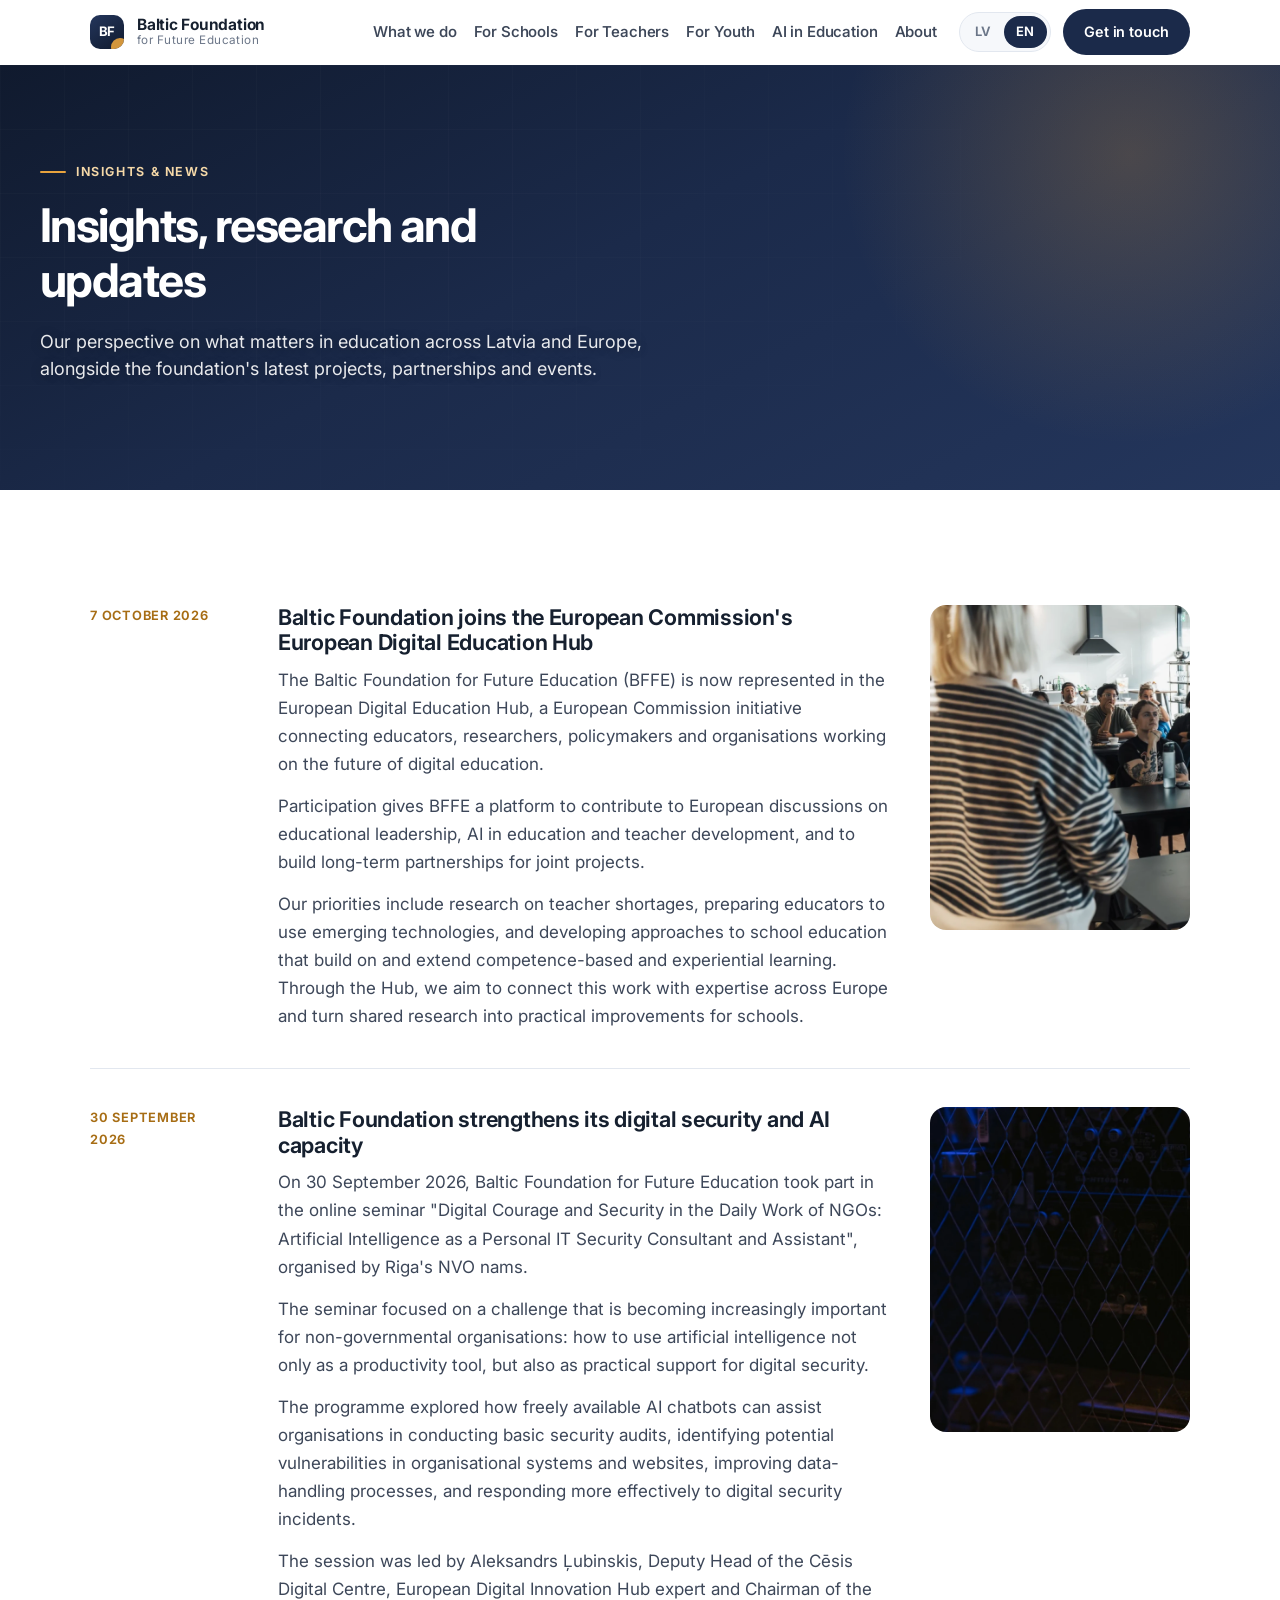
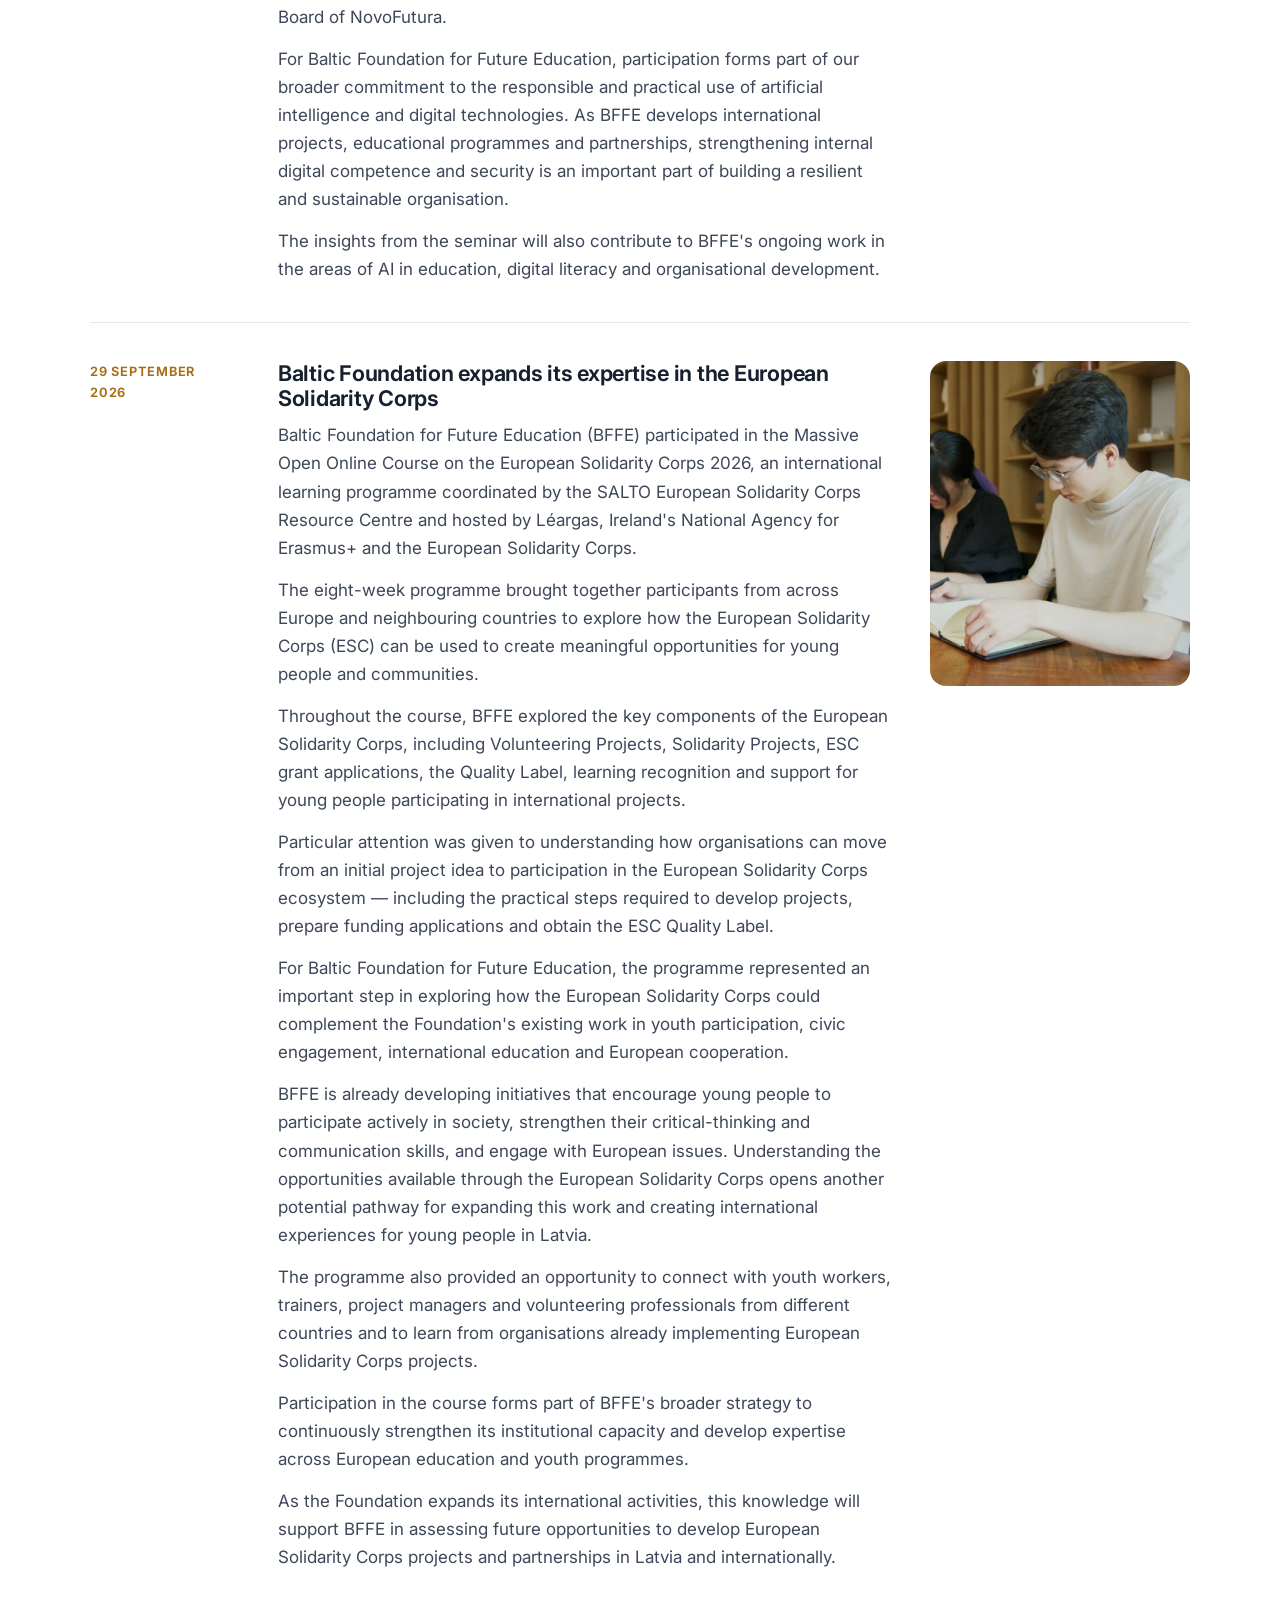
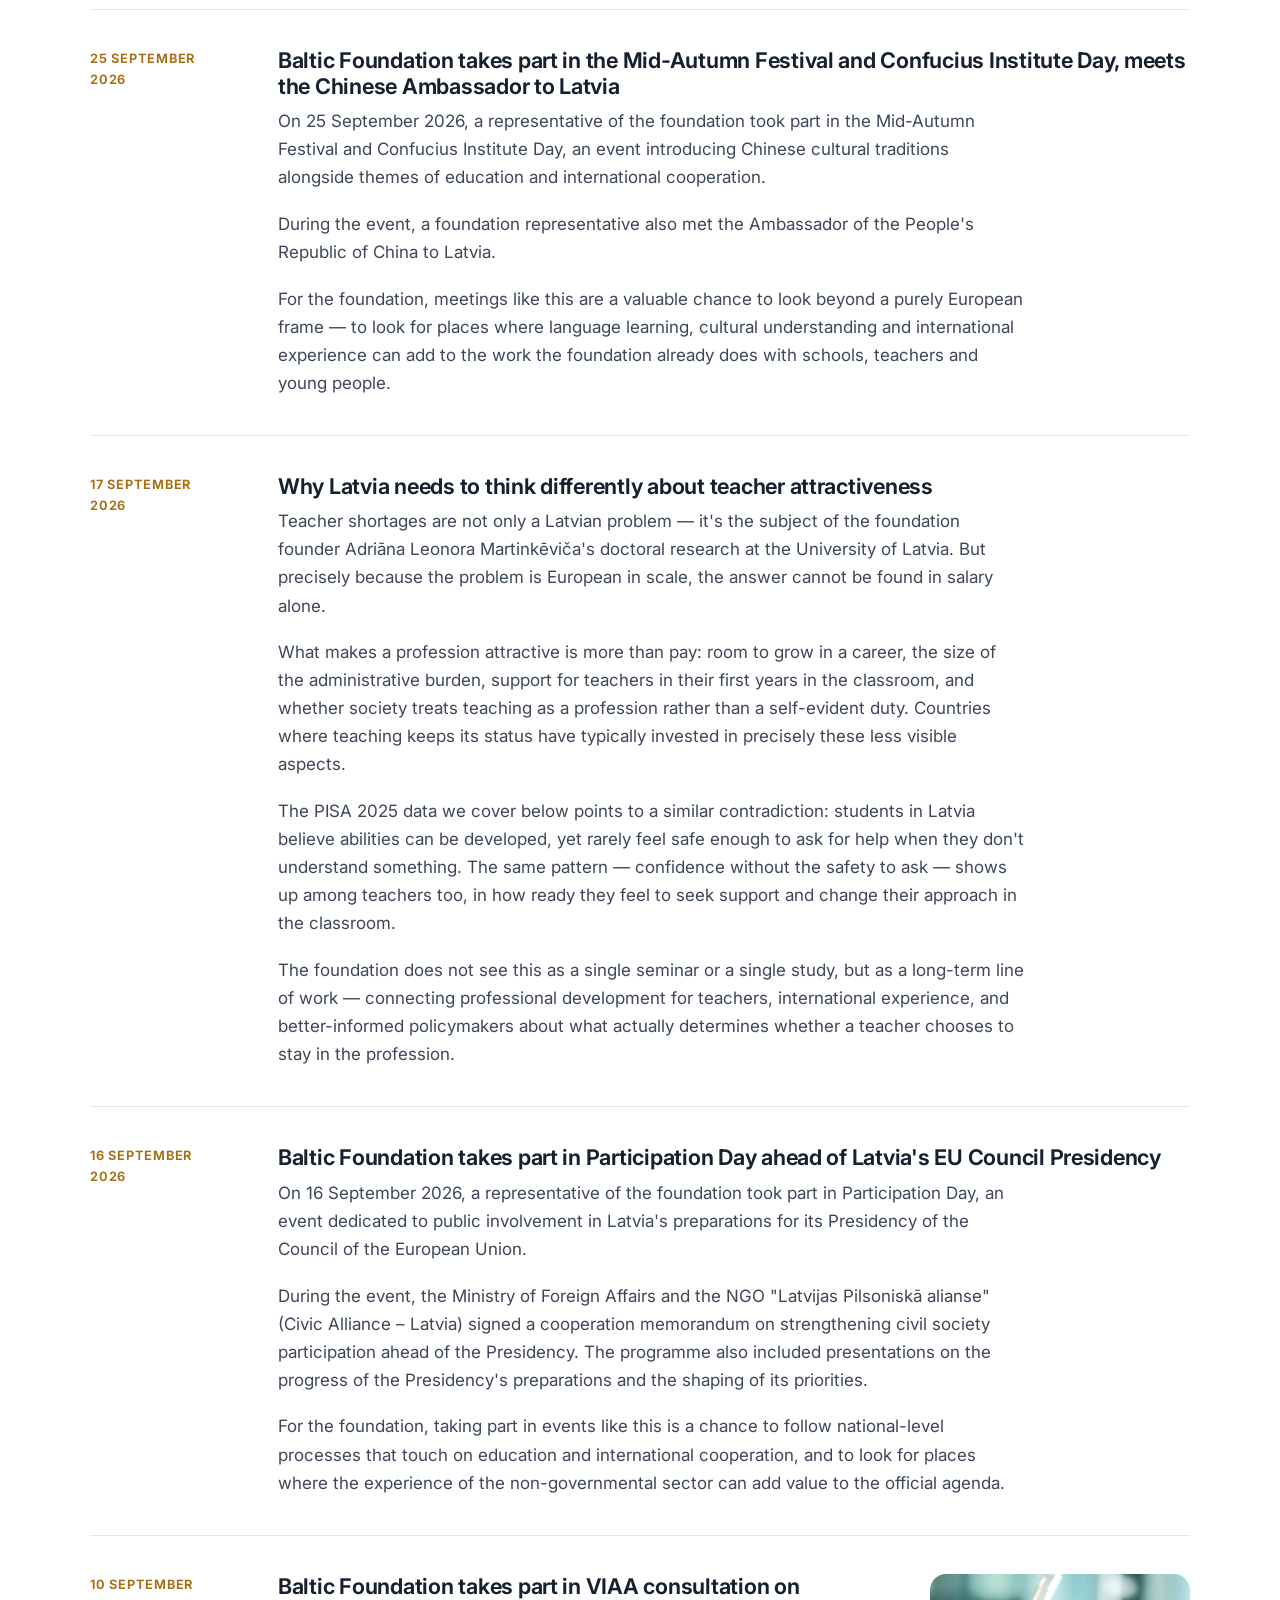
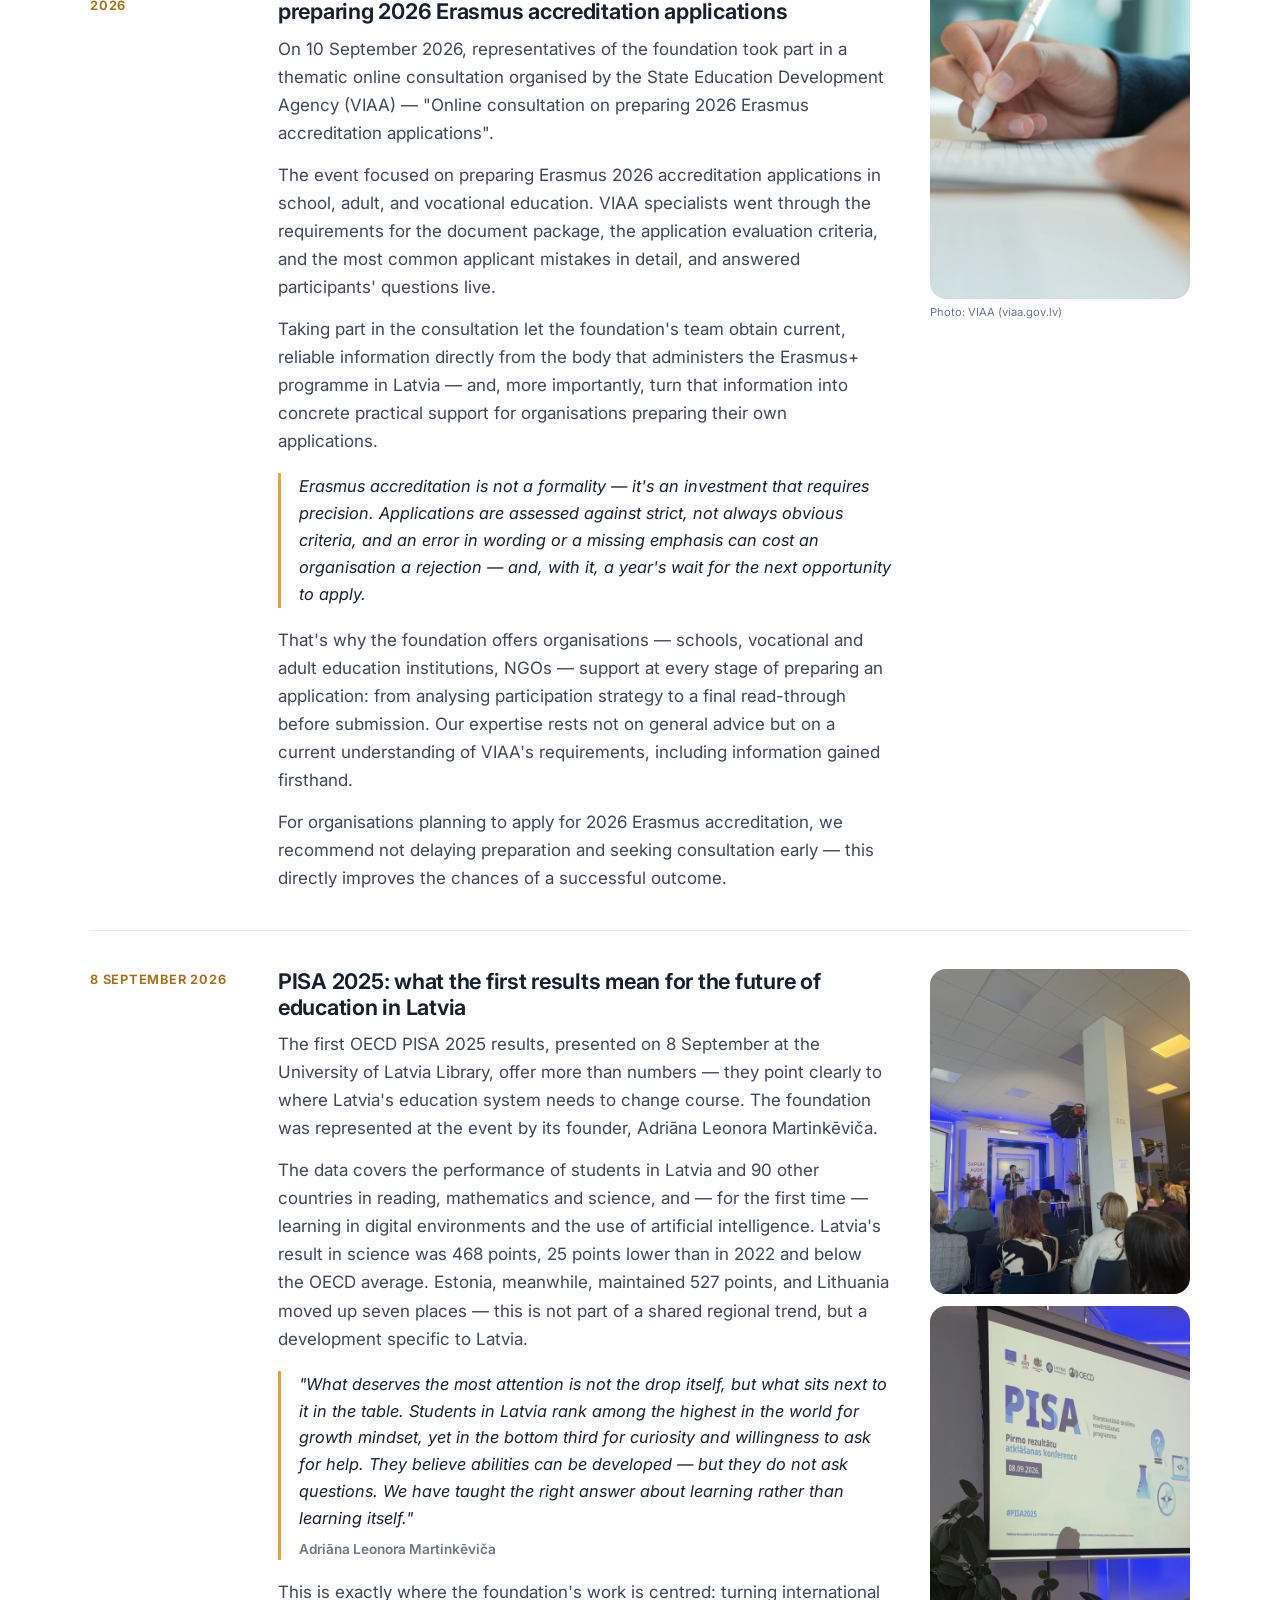
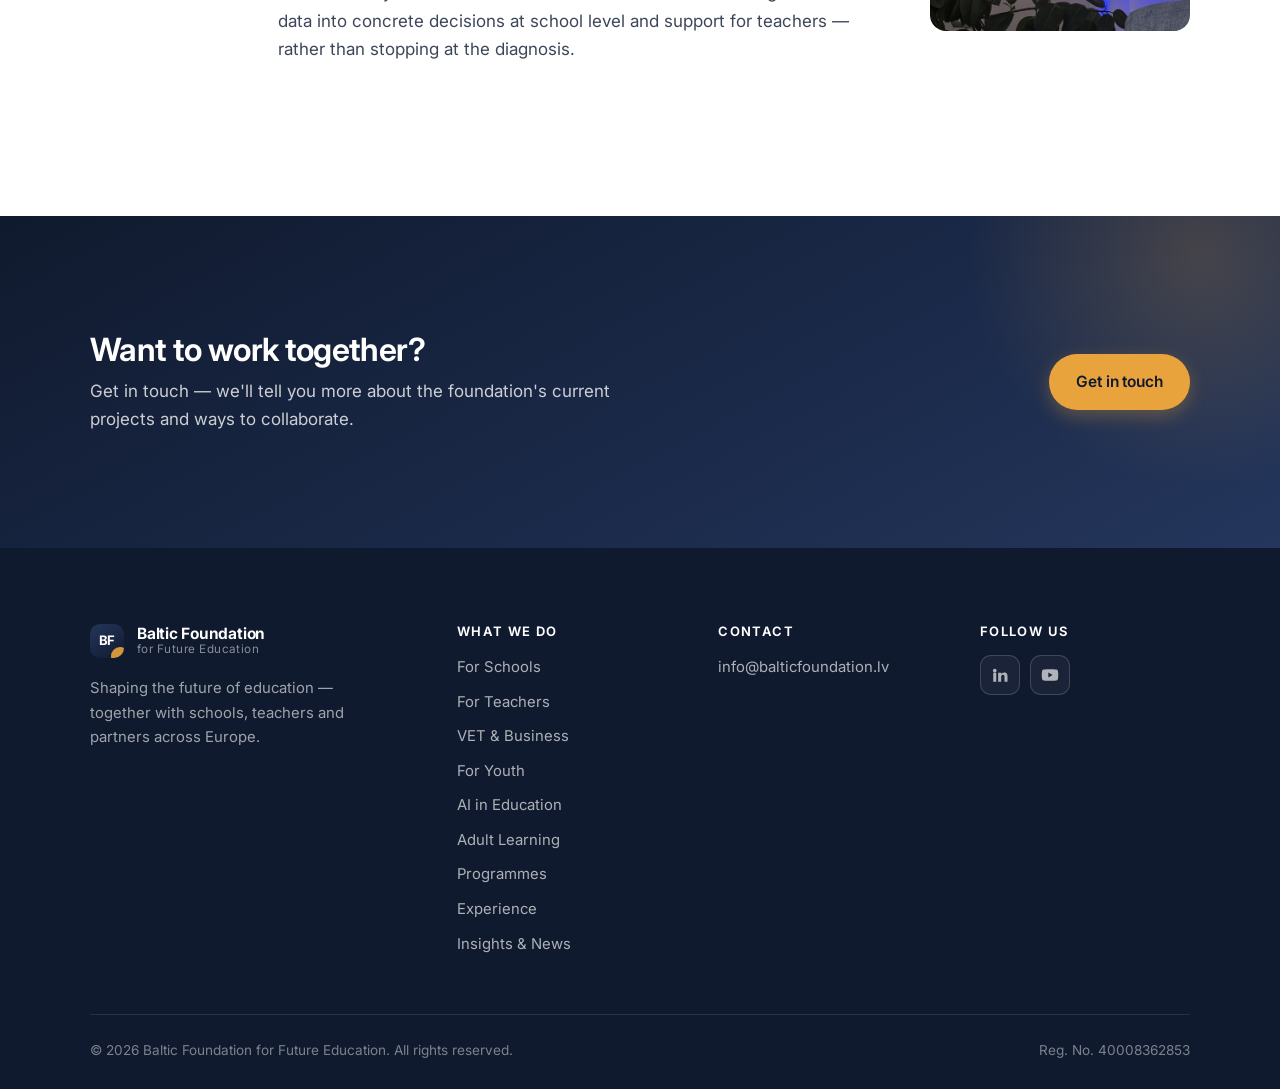
==== commit c70557ef: "Add news item on joining the European Digital Education Hub New lead story (7 October 2026): BFFE is" ====
--- a/aktualitates.html
+++ b/aktualitates.html
@@ -99,123 +99,140 @@
     <div class="news-list">
 
       <article class="news-item">
-        <span class="news-item__date" data-i18n="aktualitates.item1.date">2026. gada 30. septembris</span>
-        <div class="news-item__content">
-          <div class="news-item__text">
-            <h3 data-i18n="aktualitates.item1.title">Fonds stiprina digitālo drošību un mākslīgā intelekta kompetenci</h3>
-            <p data-i18n="aktualitates.item1.p1">2026. gada 30. septembrī Baltic Foundation for Future Education piedalījās Rīgas NVO nama rīkotajā tiešsaistes seminārā "Digitālā drosme un drošība NVO ikdienas darbā: mākslīgais intelekts kā personīgais IT drošības konsultants un asistents".</p>
-            <p data-i18n="aktualitates.item1.p2">Seminārs pievērsās jautājumam, kas nevalstiskajām organizācijām kļūst arvien nozīmīgāks — kā izmantot mākslīgo intelektu ne tikai produktivitātes uzlabošanai, bet arī kā praktisku atbalstu digitālajai drošībai.</p>
-            <p data-i18n="aktualitates.item1.p3">Programmā tika aplūkots, kā brīvi pieejami AI tērzēšanas rīki var palīdzēt organizācijām veikt pamata drošības auditus, atpazīt iespējamās ievainojamības organizācijas sistēmās un tīmekļa vietnēs, uzlabot datu apstrādes procesus un efektīvāk reaģēt uz digitālās drošības incidentiem.</p>
-            <p data-i18n="aktualitates.item1.p4">Semināru vadīja Aleksandrs Ļubinskis — Cēsu Digitālā centra vadītāja vietnieks, Eiropas Digitālās inovācijas centra (EDIH) eksperts un biedrības "NovoFutura" valdes priekšsēdētājs.</p>
-            <p data-i18n="aktualitates.item1.p5">Baltic Foundation for Future Education dalība šajā seminārā ir daļa no mūsu plašākās apņemšanās atbildīgi un praktiski izmantot mākslīgo intelektu un digitālās tehnoloģijas. Attīstot starptautiskus projektus, izglītības programmas un partnerības, iekšējās digitālās kompetences un drošības stiprināšana ir svarīga noturīgas un ilgtspējīgas organizācijas veidošanas sastāvdaļa.</p>
-            <p data-i18n="aktualitates.item1.p6">Semināra atziņas papildinās arī fonda ilgtermiņa darbu AI izglītībā, digitālās pratības un organizācijas attīstības jomās.</p>
-          </div>
-          <div class="news-item__media">
-            <div class="news-item__photo">
-              <img src="assets/img/aktualitates-digital-security.webp" data-i18n-alt="aktualitates.item1.image.alt" alt="Tīkla režģis pār apgaismotu elektronikas plati — digitālās drošības simbols" width="1200" height="1500" loading="lazy" decoding="async">
-            </div>
-          </div>
-        </div>
-      </article>
-
-      <article class="news-item">
-        <span class="news-item__date" data-i18n="aktualitates.item2.date">2026. gada 29. septembris</span>
-        <div class="news-item__content">
-          <div class="news-item__text">
-            <h3 data-i18n="aktualitates.item2.title">Fonds paplašina ekspertīzi Eiropas Solidaritātes korpusa jomā</h3>
-            <p data-i18n="aktualitates.item2.p1">Baltic Foundation for Future Education (BFFE) piedalījās masveida atvērtajā tiešsaistes kursā (MOOC) par Eiropas Solidaritātes korpusu 2026 — starptautiskā mācību programmā, ko koordinē SALTO Eiropas Solidaritātes korpusa resursu centrs un rīko Léargas, Īrijas Erasmus+ un Eiropas Solidaritātes korpusa Nacionālā aģentūra.</p>
-            <p data-i18n="aktualitates.item2.p2">Astoņu nedēļu programma pulcēja dalībniekus no visas Eiropas un kaimiņvalstīm, lai izpētītu, kā Eiropas Solidaritātes korpuss (ESK) var radīt jēgpilnas iespējas jauniešiem un kopienām.</p>
-            <p data-i18n="aktualitates.item2.p3">Kursa laikā BFFE iepazina Eiropas Solidaritātes korpusa galvenās sastāvdaļas, tostarp brīvprātīgā darba projektus, solidaritātes projektus, ESK granta pieteikumus, kvalitātes zīmi (Quality Label), mācīšanās rezultātu atzīšanu un atbalstu jauniešiem, kas piedalās starptautiskos projektos.</p>
-            <p data-i18n="aktualitates.item2.p4">Īpaša uzmanība tika pievērsta tam, kā organizācijas var pāriet no sākotnējas projekta idejas līdz dalībai Eiropas Solidaritātes korpusa ekosistēmā — tostarp praktiskajiem soļiem, kas nepieciešami projektu izstrādei, finansējuma pieteikumu sagatavošanai un ESK kvalitātes zīmes iegūšanai.</p>
-            <p data-i18n="aktualitates.item2.p5">Baltic Foundation for Future Education šī programma bija nozīmīgs solis, izpētot, kā Eiropas Solidaritātes korpuss varētu papildināt fonda esošo darbu jauniešu līdzdalības, pilsoniskās iesaistes, starptautiskās izglītības un Eiropas sadarbības jomā.</p>
-            <p data-i18n="aktualitates.item2.p6">BFFE jau attīsta iniciatīvas, kas mudina jauniešus aktīvi iesaistīties sabiedrībā, stiprināt kritiskās domāšanas un komunikācijas prasmes, kā arī iesaistīties Eiropas jautājumos. Izpratne par Eiropas Solidaritātes korpusa piedāvātajām iespējām paver vēl vienu potenciālu ceļu šī darba paplašināšanai un starptautiskas pieredzes radīšanai jauniešiem Latvijā.</p>
-            <p data-i18n="aktualitates.item2.p7">Programma sniedza arī iespēju sazināties ar jaunatnes darbiniekiem, treneriem, projektu vadītājiem un brīvprātīgā darba jomas profesionāļiem no dažādām valstīm un mācīties no organizācijām, kas jau īsteno Eiropas Solidaritātes korpusa projektus.</p>
-            <p data-i18n="aktualitates.item2.p8">Dalība kursā ir daļa no BFFE plašākās stratēģijas — pastāvīgi stiprināt institucionālo kapacitāti un attīstīt ekspertīzi Eiropas izglītības un jaunatnes programmu jomā.</p>
-            <p data-i18n="aktualitates.item2.p9">Paplašinot starptautisko darbību, šīs zināšanas palīdzēs BFFE izvērtēt turpmākās iespējas attīstīt Eiropas Solidaritātes korpusa projektus un partnerības Latvijā un starptautiski.</p>
-          </div>
-          <div class="news-item__media">
-            <div class="news-item__photo">
-              <img src="assets/img/aktualitates-esc-mooc.webp" data-i18n-alt="aktualitates.item2.image.alt" alt="Students strādā ar piezīmju grāmatiņu un klēpjdatoru pie koka galda kopīgā mācību telpā" width="1200" height="1500" loading="lazy" decoding="async">
-            </div>
-          </div>
-        </div>
-      </article>
-
-      <article class="news-item">
-        <span class="news-item__date" data-i18n="aktualitates.item3.date">2026. gada 25. septembris</span>
+        <span class="news-item__date" data-i18n="aktualitates.item1.date">2026. gada 7. oktobris</span>
+        <div class="news-item__content">
+          <div class="news-item__text">
+            <h3 data-i18n="aktualitates.item1.title">BFFE pievienojas Eiropas Komisijas Eiropas Digitālās izglītības centram</h3>
+            <p data-i18n="aktualitates.item1.p1">Baltic Foundation for Future Education (BFFE) tagad ir pārstāvēts Eiropas Digitālās izglītības centrā (European Digital Education Hub) — Eiropas Komisijas iniciatīvā, kas apvieno pedagogus, pētniekus, politikas veidotājus un organizācijas, kuras strādā pie digitālās izglītības nākotnes.</p>
+            <p data-i18n="aktualitates.item1.p2">Dalība sniedz BFFE platformu, lai iesaistītos Eiropas diskusijās par izglītības vadību, AI izglītībā un pedagogu profesionālo attīstību, kā arī veidotu ilgtermiņa partnerības kopīgiem projektiem.</p>
+            <p data-i18n="aktualitates.item1.p3">Mūsu prioritātes ietver pētniecību par skolotāju trūkumu, pedagogu sagatavošanu jaunāko tehnoloģiju lietošanai un pieejas izstrādi skolas izglītībai, kas balstās uz kompetencēs balstītu un pieredzē balstītu mācīšanos un to paplašina. Caur centru mēs vēlamies savienot šo darbu ar ekspertīzi visā Eiropā un pārvērst kopīgu pētniecību praktiskos uzlabojumos skolām.</p>
+          </div>
+          <div class="news-item__media">
+            <div class="news-item__photo">
+              <img src="assets/img/aktualitates-digital-education-hub.webp" data-i18n-alt="aktualitates.item1.image.alt" alt="Lektore uzrunā pedagogu grupu semināra telpā" width="1200" height="1500" loading="lazy" decoding="async">
+            </div>
+          </div>
+        </div>
+      </article>
+
+      <article class="news-item">
+        <span class="news-item__date" data-i18n="aktualitates.item2.date">2026. gada 30. septembris</span>
+        <div class="news-item__content">
+          <div class="news-item__text">
+            <h3 data-i18n="aktualitates.item2.title">Fonds stiprina digitālo drošību un mākslīgā intelekta kompetenci</h3>
+            <p data-i18n="aktualitates.item2.p1">2026. gada 30. septembrī Baltic Foundation for Future Education piedalījās Rīgas NVO nama rīkotajā tiešsaistes seminārā "Digitālā drosme un drošība NVO ikdienas darbā: mākslīgais intelekts kā personīgais IT drošības konsultants un asistents".</p>
+            <p data-i18n="aktualitates.item2.p2">Seminārs pievērsās jautājumam, kas nevalstiskajām organizācijām kļūst arvien nozīmīgāks — kā izmantot mākslīgo intelektu ne tikai produktivitātes uzlabošanai, bet arī kā praktisku atbalstu digitālajai drošībai.</p>
+            <p data-i18n="aktualitates.item2.p3">Programmā tika aplūkots, kā brīvi pieejami AI tērzēšanas rīki var palīdzēt organizācijām veikt pamata drošības auditus, atpazīt iespējamās ievainojamības organizācijas sistēmās un tīmekļa vietnēs, uzlabot datu apstrādes procesus un efektīvāk reaģēt uz digitālās drošības incidentiem.</p>
+            <p data-i18n="aktualitates.item2.p4">Semināru vadīja Aleksandrs Ļubinskis — Cēsu Digitālā centra vadītāja vietnieks, Eiropas Digitālās inovācijas centra (EDIH) eksperts un biedrības "NovoFutura" valdes priekšsēdētājs.</p>
+            <p data-i18n="aktualitates.item2.p5">Baltic Foundation for Future Education dalība šajā seminārā ir daļa no mūsu plašākās apņemšanās atbildīgi un praktiski izmantot mākslīgo intelektu un digitālās tehnoloģijas. Attīstot starptautiskus projektus, izglītības programmas un partnerības, iekšējās digitālās kompetences un drošības stiprināšana ir svarīga noturīgas un ilgtspējīgas organizācijas veidošanas sastāvdaļa.</p>
+            <p data-i18n="aktualitates.item2.p6">Semināra atziņas papildinās arī fonda ilgtermiņa darbu AI izglītībā, digitālās pratības un organizācijas attīstības jomās.</p>
+          </div>
+          <div class="news-item__media">
+            <div class="news-item__photo">
+              <img src="assets/img/aktualitates-digital-security.webp" data-i18n-alt="aktualitates.item2.image.alt" alt="Tīkla režģis pār apgaismotu elektronikas plati — digitālās drošības simbols" width="1200" height="1500" loading="lazy" decoding="async">
+            </div>
+          </div>
+        </div>
+      </article>
+
+      <article class="news-item">
+        <span class="news-item__date" data-i18n="aktualitates.item3.date">2026. gada 29. septembris</span>
+        <div class="news-item__content">
+          <div class="news-item__text">
+            <h3 data-i18n="aktualitates.item3.title">Fonds paplašina ekspertīzi Eiropas Solidaritātes korpusa jomā</h3>
+            <p data-i18n="aktualitates.item3.p1">Baltic Foundation for Future Education (BFFE) piedalījās masveida atvērtajā tiešsaistes kursā (MOOC) par Eiropas Solidaritātes korpusu 2026 — starptautiskā mācību programmā, ko koordinē SALTO Eiropas Solidaritātes korpusa resursu centrs un rīko Léargas, Īrijas Erasmus+ un Eiropas Solidaritātes korpusa Nacionālā aģentūra.</p>
+            <p data-i18n="aktualitates.item3.p2">Astoņu nedēļu programma pulcēja dalībniekus no visas Eiropas un kaimiņvalstīm, lai izpētītu, kā Eiropas Solidaritātes korpuss (ESK) var radīt jēgpilnas iespējas jauniešiem un kopienām.</p>
+            <p data-i18n="aktualitates.item3.p3">Kursa laikā BFFE iepazina Eiropas Solidaritātes korpusa galvenās sastāvdaļas, tostarp brīvprātīgā darba projektus, solidaritātes projektus, ESK granta pieteikumus, kvalitātes zīmi (Quality Label), mācīšanās rezultātu atzīšanu un atbalstu jauniešiem, kas piedalās starptautiskos projektos.</p>
+            <p data-i18n="aktualitates.item3.p4">Īpaša uzmanība tika pievērsta tam, kā organizācijas var pāriet no sākotnējas projekta idejas līdz dalībai Eiropas Solidaritātes korpusa ekosistēmā — tostarp praktiskajiem soļiem, kas nepieciešami projektu izstrādei, finansējuma pieteikumu sagatavošanai un ESK kvalitātes zīmes iegūšanai.</p>
+            <p data-i18n="aktualitates.item3.p5">Baltic Foundation for Future Education šī programma bija nozīmīgs solis, izpētot, kā Eiropas Solidaritātes korpuss varētu papildināt fonda esošo darbu jauniešu līdzdalības, pilsoniskās iesaistes, starptautiskās izglītības un Eiropas sadarbības jomā.</p>
+            <p data-i18n="aktualitates.item3.p6">BFFE jau attīsta iniciatīvas, kas mudina jauniešus aktīvi iesaistīties sabiedrībā, stiprināt kritiskās domāšanas un komunikācijas prasmes, kā arī iesaistīties Eiropas jautājumos. Izpratne par Eiropas Solidaritātes korpusa piedāvātajām iespējām paver vēl vienu potenciālu ceļu šī darba paplašināšanai un starptautiskas pieredzes radīšanai jauniešiem Latvijā.</p>
+            <p data-i18n="aktualitates.item3.p7">Programma sniedza arī iespēju sazināties ar jaunatnes darbiniekiem, treneriem, projektu vadītājiem un brīvprātīgā darba jomas profesionāļiem no dažādām valstīm un mācīties no organizācijām, kas jau īsteno Eiropas Solidaritātes korpusa projektus.</p>
+            <p data-i18n="aktualitates.item3.p8">Dalība kursā ir daļa no BFFE plašākās stratēģijas — pastāvīgi stiprināt institucionālo kapacitāti un attīstīt ekspertīzi Eiropas izglītības un jaunatnes programmu jomā.</p>
+            <p data-i18n="aktualitates.item3.p9">Paplašinot starptautisko darbību, šīs zināšanas palīdzēs BFFE izvērtēt turpmākās iespējas attīstīt Eiropas Solidaritātes korpusa projektus un partnerības Latvijā un starptautiski.</p>
+          </div>
+          <div class="news-item__media">
+            <div class="news-item__photo">
+              <img src="assets/img/aktualitates-esc-mooc.webp" data-i18n-alt="aktualitates.item3.image.alt" alt="Students strādā ar piezīmju grāmatiņu un klēpjdatoru pie koka galda kopīgā mācību telpā" width="1200" height="1500" loading="lazy" decoding="async">
+            </div>
+          </div>
+        </div>
+      </article>
+
+      <article class="news-item">
+        <span class="news-item__date" data-i18n="aktualitates.item4.date">2026. gada 25. septembris</span>
         <div class="news-item__body">
-          <h3 data-i18n="aktualitates.item3.title">Fonds piedalās Rudens vidus svētkos un Konfūcija institūta dienā, tiekas ar Ķīnas vēstnieku Latvijā</h3>
-          <p data-i18n="aktualitates.item3.p1">2026. gada 25. septembrī fonda pārstāve piedalījās Rudens vidus svētkos un Konfūcija institūta dienā — pasākumā, kas iepazīstināja ar ķīniešu kultūras tradīcijām un vienlaikus pievērsās izglītības un starptautiskās sadarbības tēmām.</p>
-          <p data-i18n="aktualitates.item3.p2">Pasākuma ietvaros fonda pārstāve tikās arī ar Ķīnas Tautas Republikas vēstnieku Latvijā.</p>
-          <p data-i18n="aktualitates.item3.p3">Fondam šāda tikšanās ir vērtīga iespēja paplašināt skatu ārpus Eiropas ietvara — meklēt vietas, kur valodu apguve, kultūras izpratne un starptautiskā pieredze var papildināt darbu, ko fonds jau veic ar skolām, pedagogiem un jauniešiem.</p>
-        </div>
-      </article>
-
-      <article class="news-item">
-        <span class="news-item__date" data-i18n="aktualitates.item4.date">2026. gada 17. septembris</span>
+          <h3 data-i18n="aktualitates.item4.title">Fonds piedalās Rudens vidus svētkos un Konfūcija institūta dienā, tiekas ar Ķīnas vēstnieku Latvijā</h3>
+          <p data-i18n="aktualitates.item4.p1">2026. gada 25. septembrī fonda pārstāve piedalījās Rudens vidus svētkos un Konfūcija institūta dienā — pasākumā, kas iepazīstināja ar ķīniešu kultūras tradīcijām un vienlaikus pievērsās izglītības un starptautiskās sadarbības tēmām.</p>
+          <p data-i18n="aktualitates.item4.p2">Pasākuma ietvaros fonda pārstāve tikās arī ar Ķīnas Tautas Republikas vēstnieku Latvijā.</p>
+          <p data-i18n="aktualitates.item4.p3">Fondam šāda tikšanās ir vērtīga iespēja paplašināt skatu ārpus Eiropas ietvara — meklēt vietas, kur valodu apguve, kultūras izpratne un starptautiskā pieredze var papildināt darbu, ko fonds jau veic ar skolām, pedagogiem un jauniešiem.</p>
+        </div>
+      </article>
+
+      <article class="news-item">
+        <span class="news-item__date" data-i18n="aktualitates.item5.date">2026. gada 17. septembris</span>
         <div class="news-item__body">
-          <h3 data-i18n="aktualitates.item4.title">Kāpēc Latvijai jādomā savādāk par skolotāja profesijas pievilcību</h3>
-          <p data-i18n="aktualitates.item4.p1">Skolotāju trūkums nav tikai Latvijas problēma — tā ir tēma, ko fonda dibinātāja Adriāna Leonora Martinkēviča pēta savā doktora darbā Latvijas Universitātē. Bet tieši tāpēc, ka problēma ir Eiropas mēroga, atbildi nevar meklēt tikai algas pielikumā.</p>
-          <p data-i18n="aktualitates.item4.p2">Profesijas pievilcību veido vairāk nekā atalgojums: karjeras izaugsmes iespējas, administratīvā sloga apjoms, atbalsts jauniem skolotājiem pirmajos darba gados un tas, cik lielā mērā sabiedrība uztver skolotāja darbu kā profesionālu, nevis pašsaprotamu pienākumu. Valstis, kur skolotāja profesija saglabā prestižu, parasti ir ieguldījušas tieši šajos, mazāk redzamajos, aspektos.</p>
-          <p data-i18n="aktualitates.item4.p3">Arī PISA 2025 dati, par kuriem rakstām tālāk, rāda līdzīgu pretrunu: Latvijas skolēni tic, ka spējas var attīstīt, taču reti jūtas droši uzdot jautājumu, kad kaut ko nesaprot. Šī pati aina — pārliecība bez drošības lūgt palīdzību — atkārtojas arī skolotāju vidū, kad runa ir par gatavību meklēt atbalstu un mainīt pieeju klasē.</p>
-          <p data-i18n="aktualitates.item4.p4">Fonds šo jautājumu neredz kā vienu semināru vai vienu pētījumu, bet kā ilgtermiņa darba virzienu — savienojot pedagogu profesionālo pilnveidi, starptautisko pieredzi un politikas veidotāju informētību par to, kas patiešām ietekmē skolotāja lēmumu palikt profesijā.</p>
-        </div>
-      </article>
-
-      <article class="news-item">
-        <span class="news-item__date" data-i18n="aktualitates.item5.date">2026. gada 16. septembris</span>
+          <h3 data-i18n="aktualitates.item5.title">Kāpēc Latvijai jādomā savādāk par skolotāja profesijas pievilcību</h3>
+          <p data-i18n="aktualitates.item5.p1">Skolotāju trūkums nav tikai Latvijas problēma — tā ir tēma, ko fonda dibinātāja Adriāna Leonora Martinkēviča pēta savā doktora darbā Latvijas Universitātē. Bet tieši tāpēc, ka problēma ir Eiropas mēroga, atbildi nevar meklēt tikai algas pielikumā.</p>
+          <p data-i18n="aktualitates.item5.p2">Profesijas pievilcību veido vairāk nekā atalgojums: karjeras izaugsmes iespējas, administratīvā sloga apjoms, atbalsts jauniem skolotājiem pirmajos darba gados un tas, cik lielā mērā sabiedrība uztver skolotāja darbu kā profesionālu, nevis pašsaprotamu pienākumu. Valstis, kur skolotāja profesija saglabā prestižu, parasti ir ieguldījušas tieši šajos, mazāk redzamajos, aspektos.</p>
+          <p data-i18n="aktualitates.item5.p3">Arī PISA 2025 dati, par kuriem rakstām tālāk, rāda līdzīgu pretrunu: Latvijas skolēni tic, ka spējas var attīstīt, taču reti jūtas droši uzdot jautājumu, kad kaut ko nesaprot. Šī pati aina — pārliecība bez drošības lūgt palīdzību — atkārtojas arī skolotāju vidū, kad runa ir par gatavību meklēt atbalstu un mainīt pieeju klasē.</p>
+          <p data-i18n="aktualitates.item5.p4">Fonds šo jautājumu neredz kā vienu semināru vai vienu pētījumu, bet kā ilgtermiņa darba virzienu — savienojot pedagogu profesionālo pilnveidi, starptautisko pieredzi un politikas veidotāju informētību par to, kas patiešām ietekmē skolotāja lēmumu palikt profesijā.</p>
+        </div>
+      </article>
+
+      <article class="news-item">
+        <span class="news-item__date" data-i18n="aktualitates.item6.date">2026. gada 16. septembris</span>
         <div class="news-item__body">
-          <h3 data-i18n="aktualitates.item5.title">Fonds piedalās Latvijas prezidentūras Eiropas Savienības Padomē Līdzdalības dienā</h3>
-          <p data-i18n="aktualitates.item5.p1">2026. gada 16. septembrī fonda pārstāve piedalījās Līdzdalības dienā — pasākumā, kas veltīts sabiedrības iesaistei Latvijas gatavošanās procesā prezidentūrai Eiropas Savienības Padomē.</p>
-          <p data-i18n="aktualitates.item5.p2">Pasākuma laikā Ārlietu ministrija un biedrība "Latvijas Pilsoniskā alianse" parakstīja sadarbības memorandu par pilsoniskās sabiedrības līdzdalības stiprināšanu, gatavojoties prezidentūrai. Programmā bija iekļautas arī prezentācijas par prezidentūras sagatavošanas gaitu un tās prioritāšu izstrādi.</p>
-          <p data-i18n="aktualitates.item5.p3">Fondam dalība šāda mēroga pasākumos ir iespēja sekot līdzi valsts līmeņa procesiem, kas skar izglītības un starptautiskās sadarbības jomu, un meklēt punktus, kur nevalstiskā sektora pieredze var papildināt oficiālo darba kārtību.</p>
-        </div>
-      </article>
-
-      <article class="news-item">
-        <span class="news-item__date" data-i18n="aktualitates.item6.date">2026. gada 10. septembris</span>
-        <div class="news-item__content">
-          <div class="news-item__text">
-            <h3 data-i18n="aktualitates.item6.title">Fonds piedalās VIAA konsultācijā par Erasmus 2026. gada akreditācijas pieteikumu sagatavošanu</h3>
-            <p data-i18n="aktualitates.item6.p1">2026. gada 10. septembrī fonda pārstāvji piedalījās Valsts izglītības attīstības aģentūras (VIAA) rīkotajā tematiskajā tiešsaistes konsultācijā "Tiešsaistes konsultācijas par 2026. gada Erasmus akreditācijas pieteikumu sagatavošanu".</p>
-            <p data-i18n="aktualitates.item6.p2">Pasākums bija veltīts Erasmus 2026. gada akreditācijas pieteikumu sagatavošanai skolu, pieaugušo un profesionālās izglītības jomā. VIAA speciālisti detalizēti skaidroja prasības dokumentu paketei, pieteikumu vērtēšanas kritērijus un biežākās pieteicēju kļūdas, kā arī atbildēja uz dalībnieku jautājumiem tiešraidē.</p>
-            <p data-i18n="aktualitates.item6.p3">Dalība konsultācijā ļāva fonda komandai iegūt aktuālu un uzticamu informāciju tieši no organizācijas, kas Latvijā administrē Erasmus+ programmu — un, kas ir vēl svarīgāk, pārvērst šo informāciju konkrētā praktiskā atbalstā organizācijām, kuras gatavo savus pieteikumus.</p>
+          <h3 data-i18n="aktualitates.item6.title">Fonds piedalās Latvijas prezidentūras Eiropas Savienības Padomē Līdzdalības dienā</h3>
+          <p data-i18n="aktualitates.item6.p1">2026. gada 16. septembrī fonda pārstāve piedalījās Līdzdalības dienā — pasākumā, kas veltīts sabiedrības iesaistei Latvijas gatavošanās procesā prezidentūrai Eiropas Savienības Padomē.</p>
+          <p data-i18n="aktualitates.item6.p2">Pasākuma laikā Ārlietu ministrija un biedrība "Latvijas Pilsoniskā alianse" parakstīja sadarbības memorandu par pilsoniskās sabiedrības līdzdalības stiprināšanu, gatavojoties prezidentūrai. Programmā bija iekļautas arī prezentācijas par prezidentūras sagatavošanas gaitu un tās prioritāšu izstrādi.</p>
+          <p data-i18n="aktualitates.item6.p3">Fondam dalība šāda mēroga pasākumos ir iespēja sekot līdzi valsts līmeņa procesiem, kas skar izglītības un starptautiskās sadarbības jomu, un meklēt punktus, kur nevalstiskā sektora pieredze var papildināt oficiālo darba kārtību.</p>
+        </div>
+      </article>
+
+      <article class="news-item">
+        <span class="news-item__date" data-i18n="aktualitates.item7.date">2026. gada 10. septembris</span>
+        <div class="news-item__content">
+          <div class="news-item__text">
+            <h3 data-i18n="aktualitates.item7.title">Fonds piedalās VIAA konsultācijā par Erasmus 2026. gada akreditācijas pieteikumu sagatavošanu</h3>
+            <p data-i18n="aktualitates.item7.p1">2026. gada 10. septembrī fonda pārstāvji piedalījās Valsts izglītības attīstības aģentūras (VIAA) rīkotajā tematiskajā tiešsaistes konsultācijā "Tiešsaistes konsultācijas par 2026. gada Erasmus akreditācijas pieteikumu sagatavošanu".</p>
+            <p data-i18n="aktualitates.item7.p2">Pasākums bija veltīts Erasmus 2026. gada akreditācijas pieteikumu sagatavošanai skolu, pieaugušo un profesionālās izglītības jomā. VIAA speciālisti detalizēti skaidroja prasības dokumentu paketei, pieteikumu vērtēšanas kritērijus un biežākās pieteicēju kļūdas, kā arī atbildēja uz dalībnieku jautājumiem tiešraidē.</p>
+            <p data-i18n="aktualitates.item7.p3">Dalība konsultācijā ļāva fonda komandai iegūt aktuālu un uzticamu informāciju tieši no organizācijas, kas Latvijā administrē Erasmus+ programmu — un, kas ir vēl svarīgāk, pārvērst šo informāciju konkrētā praktiskā atbalstā organizācijām, kuras gatavo savus pieteikumus.</p>
             <blockquote class="news-item__quote">
-              <p data-i18n="aktualitates.item6.quote">Erasmus akreditācija nav formalitāte, bet investīcija, kas prasa precizitāti. Pieteikums tiek vērtēts pēc stingriem un ne vienmēr acīmredzamiem kritērijiem, un kļūda formulējumā vai nepieciešamā akcenta trūkums var organizācijai izmaksāt atteikumu — un līdz ar to gada gaidīšanu līdz nākamajai iespējai iesniegt dokumentus.</p>
+              <p data-i18n="aktualitates.item7.quote">Erasmus akreditācija nav formalitāte, bet investīcija, kas prasa precizitāti. Pieteikums tiek vērtēts pēc stingriem un ne vienmēr acīmredzamiem kritērijiem, un kļūda formulējumā vai nepieciešamā akcenta trūkums var organizācijai izmaksāt atteikumu — un līdz ar to gada gaidīšanu līdz nākamajai iespējai iesniegt dokumentus.</p>
             </blockquote>
-            <p data-i18n="aktualitates.item6.p4">Tieši tāpēc fonds piedāvā organizācijām — skolām, profesionālās un pieaugušo izglītības iestādēm, nevalstiskajām organizācijām — atbalstu visos pieteikuma sagatavošanas posmos: no dalības stratēģijas analīzes līdz galīgajai pārbaudei pirms iesniegšanas. Mūsu ekspertīze balstās nevis uz vispārīgiem ieteikumiem, bet uz aktuālu izpratni par VIAA prasībām, tostarp iegūtu no pirmavota.</p>
-            <p data-i18n="aktualitates.item6.p5">Organizācijām, kas plāno pieteikties Erasmus 2026. gada akreditācijai, iesakām sagatavošanos neatlikt un savlaicīgi vērsties pēc konsultācijas — tas tieši paaugstina izredzes uz veiksmīgu rezultātu.</p>
+            <p data-i18n="aktualitates.item7.p4">Tieši tāpēc fonds piedāvā organizācijām — skolām, profesionālās un pieaugušo izglītības iestādēm, nevalstiskajām organizācijām — atbalstu visos pieteikuma sagatavošanas posmos: no dalības stratēģijas analīzes līdz galīgajai pārbaudei pirms iesniegšanas. Mūsu ekspertīze balstās nevis uz vispārīgiem ieteikumiem, bet uz aktuālu izpratni par VIAA prasībām, tostarp iegūtu no pirmavota.</p>
+            <p data-i18n="aktualitates.item7.p5">Organizācijām, kas plāno pieteikties Erasmus 2026. gada akreditācijai, iesakām sagatavošanos neatlikt un savlaicīgi vērsties pēc konsultācijas — tas tieši paaugstina izredzes uz veiksmīgu rezultātu.</p>
           </div>
           <div class="news-item__media">
             <div class="news-item__photo-wrap">
               <div class="news-item__photo">
-                <img src="assets/img/aktualitates-viaa-erasmus.webp" data-i18n-alt="aktualitates.item6.image.alt" alt="Cilvēks aizpilda pieteikuma dokumentus ar pildspalvu" width="1200" height="1500" loading="lazy" decoding="async">
+                <img src="assets/img/aktualitates-viaa-erasmus.webp" data-i18n-alt="aktualitates.item7.image.alt" alt="Cilvēks aizpilda pieteikuma dokumentus ar pildspalvu" width="1200" height="1500" loading="lazy" decoding="async">
               </div>
-              <span class="news-item__credit" data-i18n="aktualitates.item6.image.credit">Foto: VIAA (viaa.gov.lv)</span>
-            </div>
-          </div>
-        </div>
-      </article>
-
-      <article class="news-item">
-        <span class="news-item__date" data-i18n="aktualitates.item7.date">2026. gada 8. septembris</span>
-        <div class="news-item__content">
-          <div class="news-item__text">
-            <h3 data-i18n="aktualitates.item7.title">PISA 2025: ko pirmie rezultāti nozīmē Latvijas izglītības nākotnei</h3>
-            <p data-i18n="aktualitates.item7.p1">OECD PISA 2025 pirmie rezultāti, kas 8. septembrī tika prezentēti Latvijas Universitātes bibliotēkā, sniedz ne tikai skaitļus, bet arī skaidru signālu par to, kur Latvijas izglītības sistēmai jāmaina virziens. Fondu pasākumā pārstāvēja tā dibinātāja Adriāna Leonora Martinkēviča.</p>
-            <p data-i18n="aktualitates.item7.p2">Dati aptver Latvijas un vēl 90 valstu skolēnu sniegumu lasīšanā, matemātikā un dabaszinātnēs, un pirmo reizi — arī mācīšanos digitālajā vidē un mākslīgā intelekta lietojumu. Latvijas rezultāts dabaszinātnēs — 468 punkti, par 25 punktiem mazāk nekā 2022. gadā un zem OECD vidējā līmeņa. Igaunija saglabāja 527 punktus, bet Lietuva pakāpās septiņas pozīcijas augstāk — proti, runa nav par kopēju reģionālu tendenci, bet gan par Latvijai specifisku attīstību.</p>
+              <span class="news-item__credit" data-i18n="aktualitates.item7.image.credit">Foto: VIAA (viaa.gov.lv)</span>
+            </div>
+          </div>
+        </div>
+      </article>
+
+      <article class="news-item">
+        <span class="news-item__date" data-i18n="aktualitates.item8.date">2026. gada 8. septembris</span>
+        <div class="news-item__content">
+          <div class="news-item__text">
+            <h3 data-i18n="aktualitates.item8.title">PISA 2025: ko pirmie rezultāti nozīmē Latvijas izglītības nākotnei</h3>
+            <p data-i18n="aktualitates.item8.p1">OECD PISA 2025 pirmie rezultāti, kas 8. septembrī tika prezentēti Latvijas Universitātes bibliotēkā, sniedz ne tikai skaitļus, bet arī skaidru signālu par to, kur Latvijas izglītības sistēmai jāmaina virziens. Fondu pasākumā pārstāvēja tā dibinātāja Adriāna Leonora Martinkēviča.</p>
+            <p data-i18n="aktualitates.item8.p2">Dati aptver Latvijas un vēl 90 valstu skolēnu sniegumu lasīšanā, matemātikā un dabaszinātnēs, un pirmo reizi — arī mācīšanos digitālajā vidē un mākslīgā intelekta lietojumu. Latvijas rezultāts dabaszinātnēs — 468 punkti, par 25 punktiem mazāk nekā 2022. gadā un zem OECD vidējā līmeņa. Igaunija saglabāja 527 punktus, bet Lietuva pakāpās septiņas pozīcijas augstāk — proti, runa nav par kopēju reģionālu tendenci, bet gan par Latvijai specifisku attīstību.</p>
             <blockquote class="news-item__quote">
-              <p data-i18n="aktualitates.item7.quote">„Visvairāk uzmanības pelna nevis pats kritums, bet tas, kas ir blakus tabulā. Latvijas skolēni ir starp pasaules augstākajiem rādītājiem izaugsmes domāšanā, bet pasaules apakšējā trešdaļā pēc ziņkārības un gatavības lūgt palīdzību. Viņi tic, ka spējas var attīstīt — bet neuzdod jautājumus. Mēs esam iemācījuši pareizo atbildi par mācīšanos, nevis pašu mācīšanos."</p>
-              <cite data-i18n="aktualitates.item7.quote.cite">Adriāna Leonora Martinkēviča</cite>
+              <p data-i18n="aktualitates.item8.quote">„Visvairāk uzmanības pelna nevis pats kritums, bet tas, kas ir blakus tabulā. Latvijas skolēni ir starp pasaules augstākajiem rādītājiem izaugsmes domāšanā, bet pasaules apakšējā trešdaļā pēc ziņkārības un gatavības lūgt palīdzību. Viņi tic, ka spējas var attīstīt — bet neuzdod jautājumus. Mēs esam iemācījuši pareizo atbildi par mācīšanos, nevis pašu mācīšanos."</p>
+              <cite data-i18n="aktualitates.item8.quote.cite">Adriāna Leonora Martinkēviča</cite>
             </blockquote>
-            <p data-i18n="aktualitates.item7.p3">Tieši šeit slēpjas fonda darba kodols: pārvērst starptautiskos datus par konkrētiem lēmumiem klasē un atbalstu skolotājiem — nevis apstāties pie diagnozes.</p>
-          </div>
-          <div class="news-item__media">
-            <div class="news-item__photo">
-              <img src="assets/img/aktualitates-pisa2025.webp" data-i18n-alt="aktualitates.item7.image.alt" alt="Baltic Foundation pārstāve Adriāna Leonora Martinkēviča PISA 2025 pirmo rezultātu atklāšanā, Latvijas Universitātes bibliotēka, 2026. gada 8. septembris" width="1200" height="1500" loading="lazy" decoding="async">
-            </div>
-            <div class="news-item__photo">
-              <img src="assets/img/aktualitates-pisa2025-screen.webp" data-i18n-alt="aktualitates.item7.image2.alt" alt="PISA 2025 pirmo rezultātu atklāšanas konferences prezentācijas ekrāns, 2026. gada 8. septembris" width="1200" height="1500" loading="lazy" decoding="async">
+            <p data-i18n="aktualitates.item8.p3">Tieši šeit slēpjas fonda darba kodols: pārvērst starptautiskos datus par konkrētiem lēmumiem klasē un atbalstu skolotājiem — nevis apstāties pie diagnozes.</p>
+          </div>
+          <div class="news-item__media">
+            <div class="news-item__photo">
+              <img src="assets/img/aktualitates-pisa2025.webp" data-i18n-alt="aktualitates.item8.image.alt" alt="Baltic Foundation pārstāve Adriāna Leonora Martinkēviča PISA 2025 pirmo rezultātu atklāšanā, Latvijas Universitātes bibliotēka, 2026. gada 8. septembris" width="1200" height="1500" loading="lazy" decoding="async">
+            </div>
+            <div class="news-item__photo">
+              <img src="assets/img/aktualitates-pisa2025-screen.webp" data-i18n-alt="aktualitates.item8.image2.alt" alt="PISA 2025 pirmo rezultātu atklāšanas konferences prezentācijas ekrāns, 2026. gada 8. septembris" width="1200" height="1500" loading="lazy" decoding="async">
             </div>
           </div>
         </div>
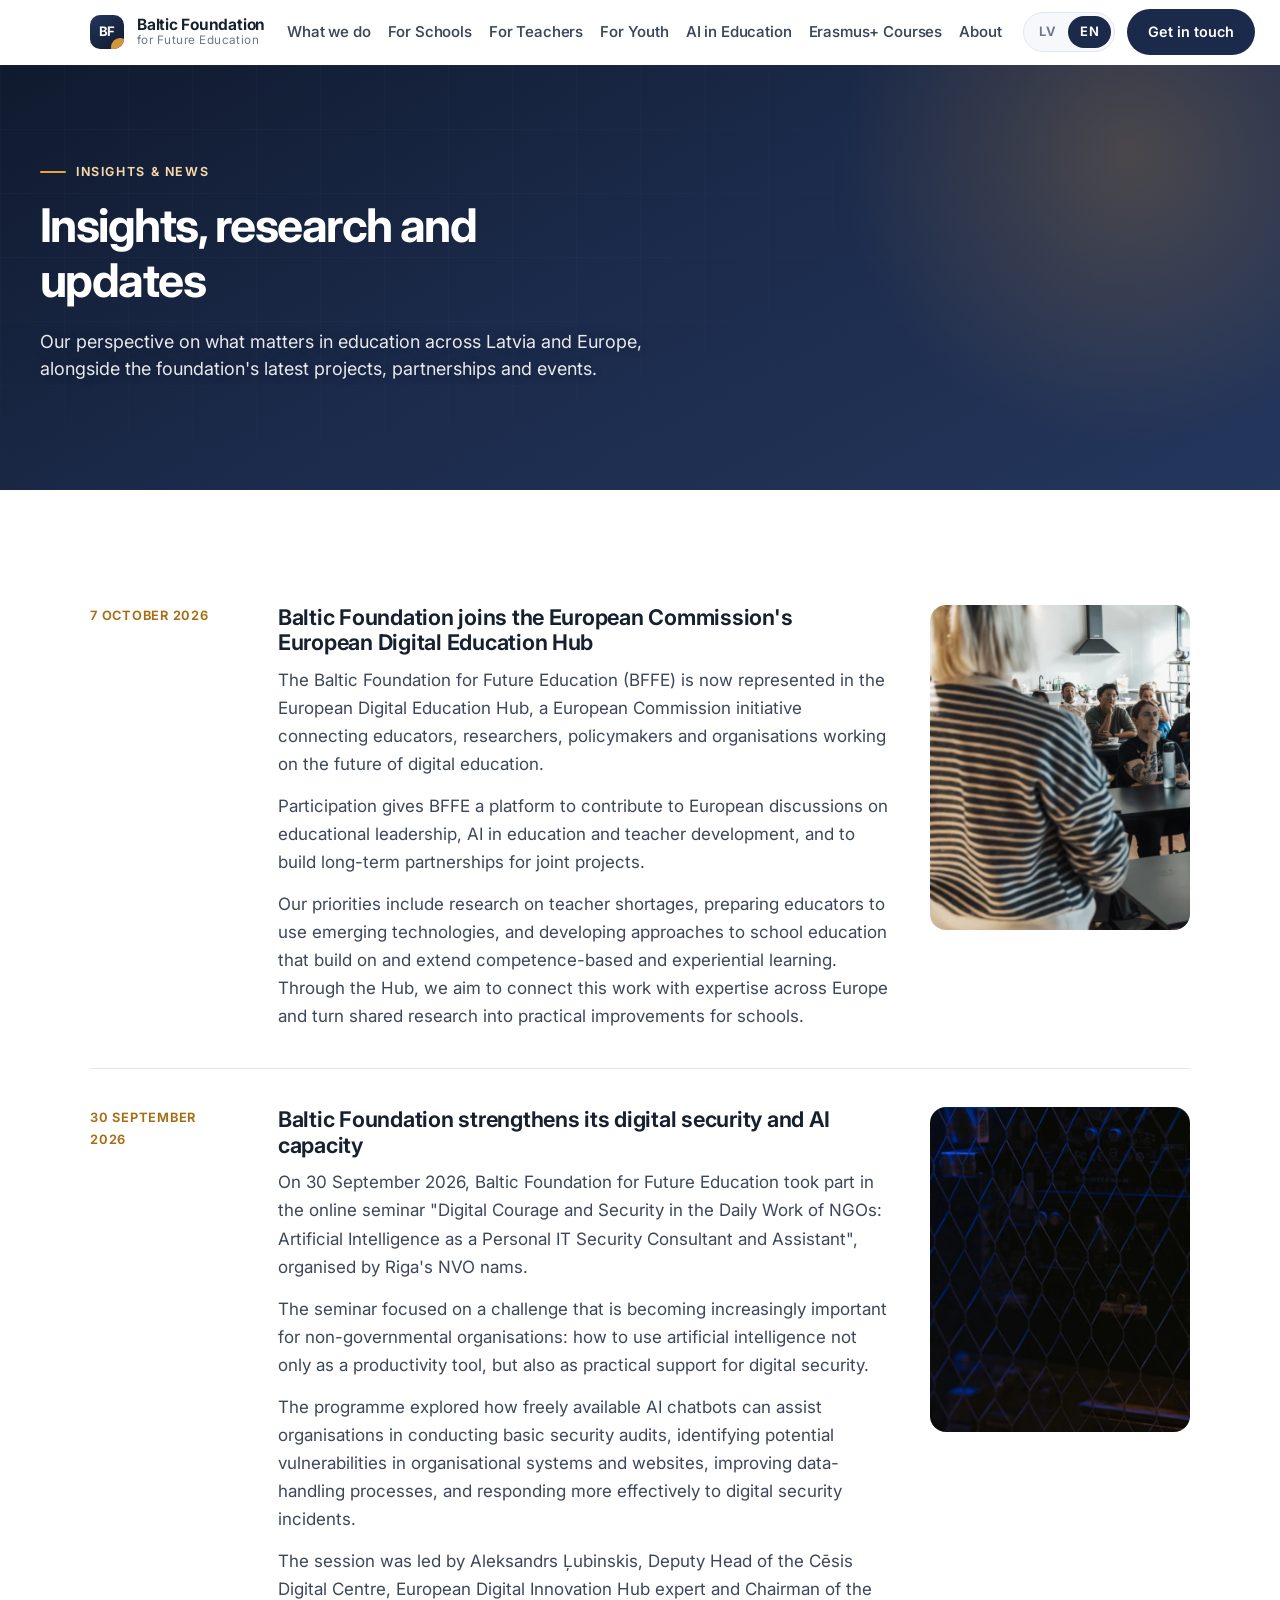
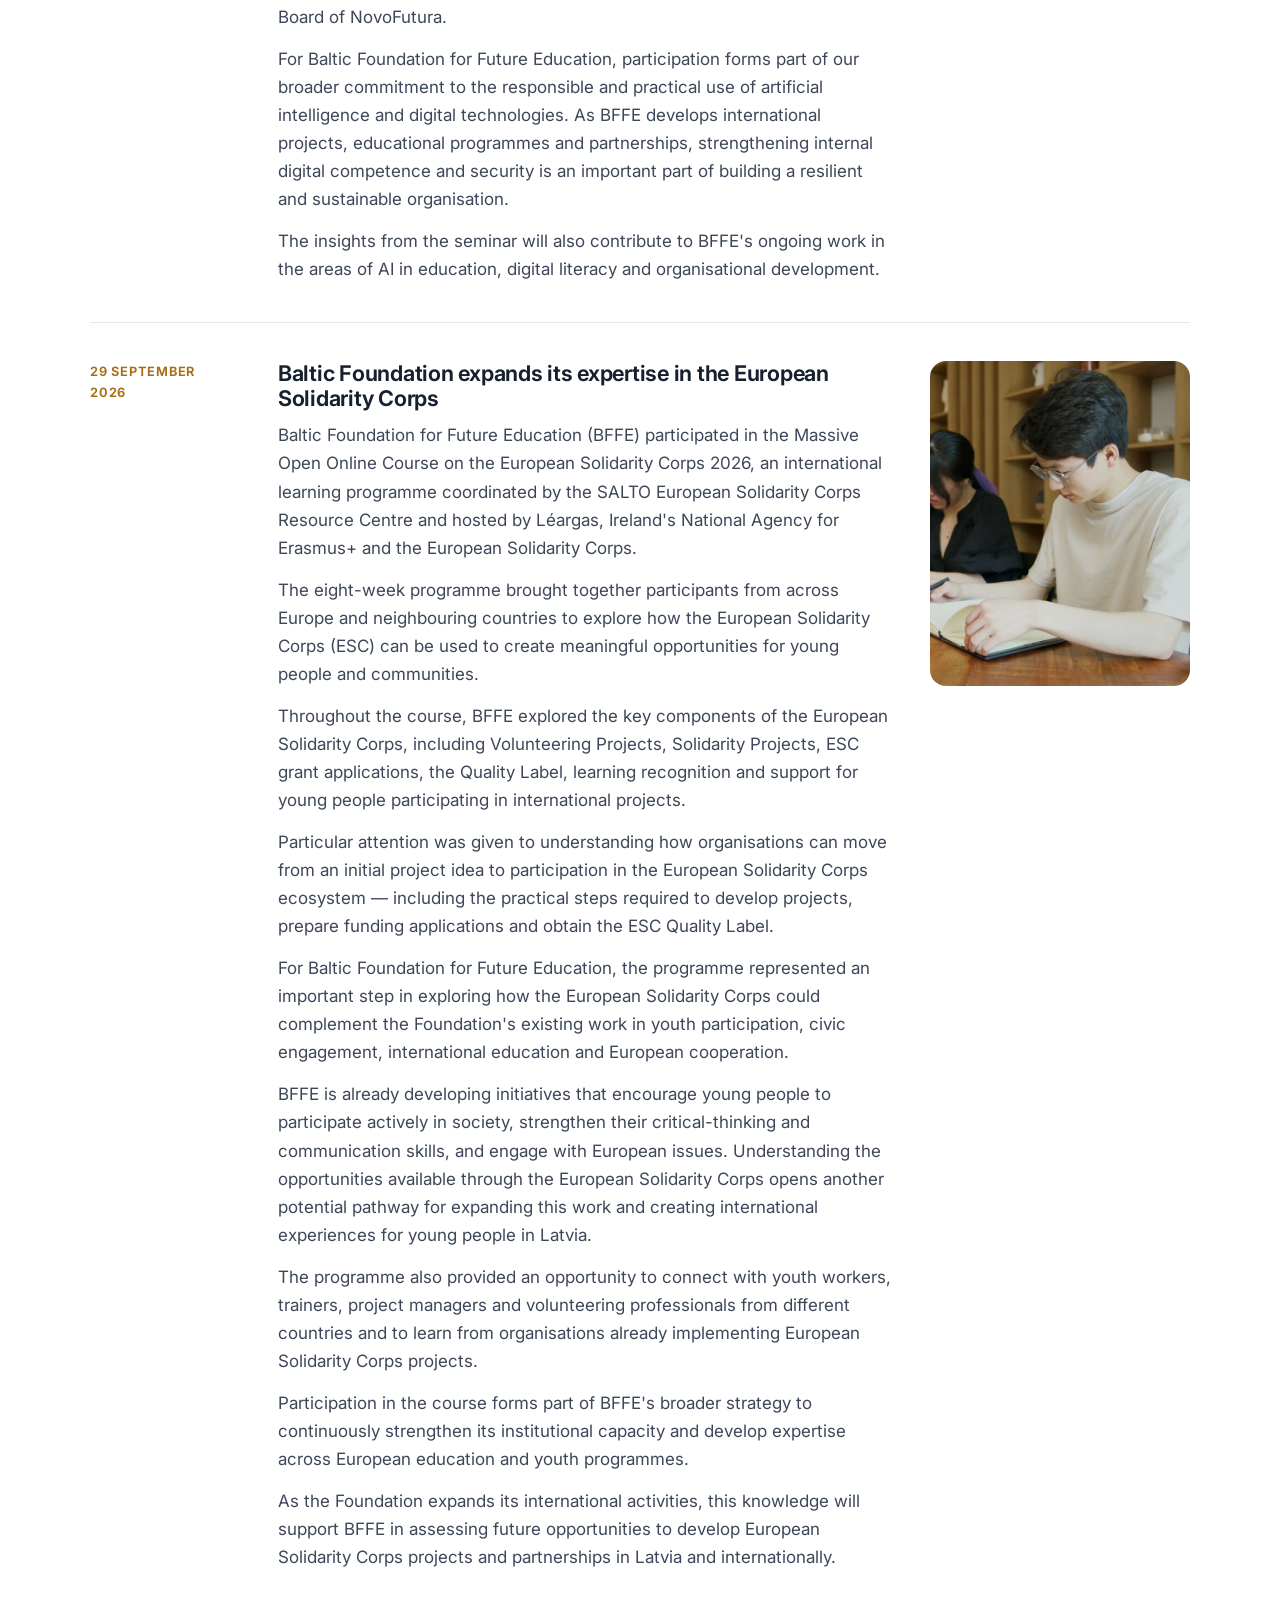
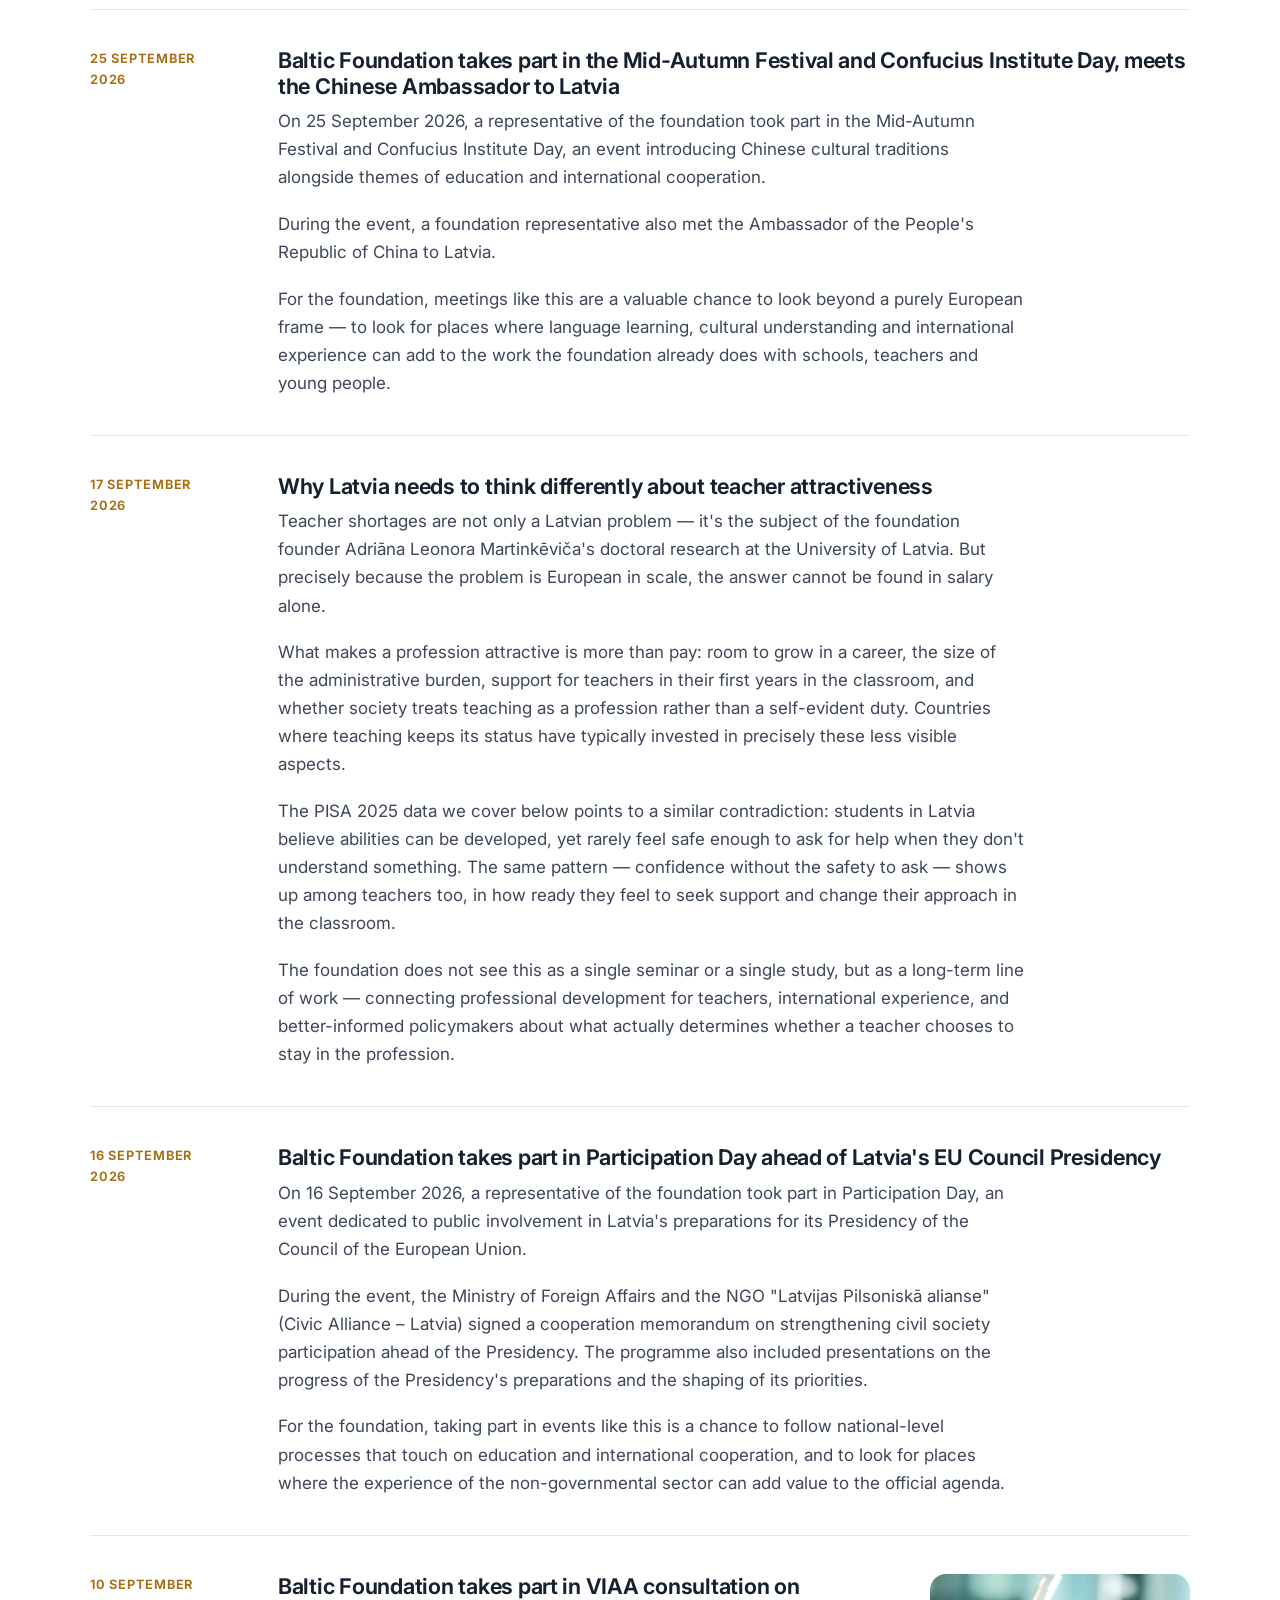
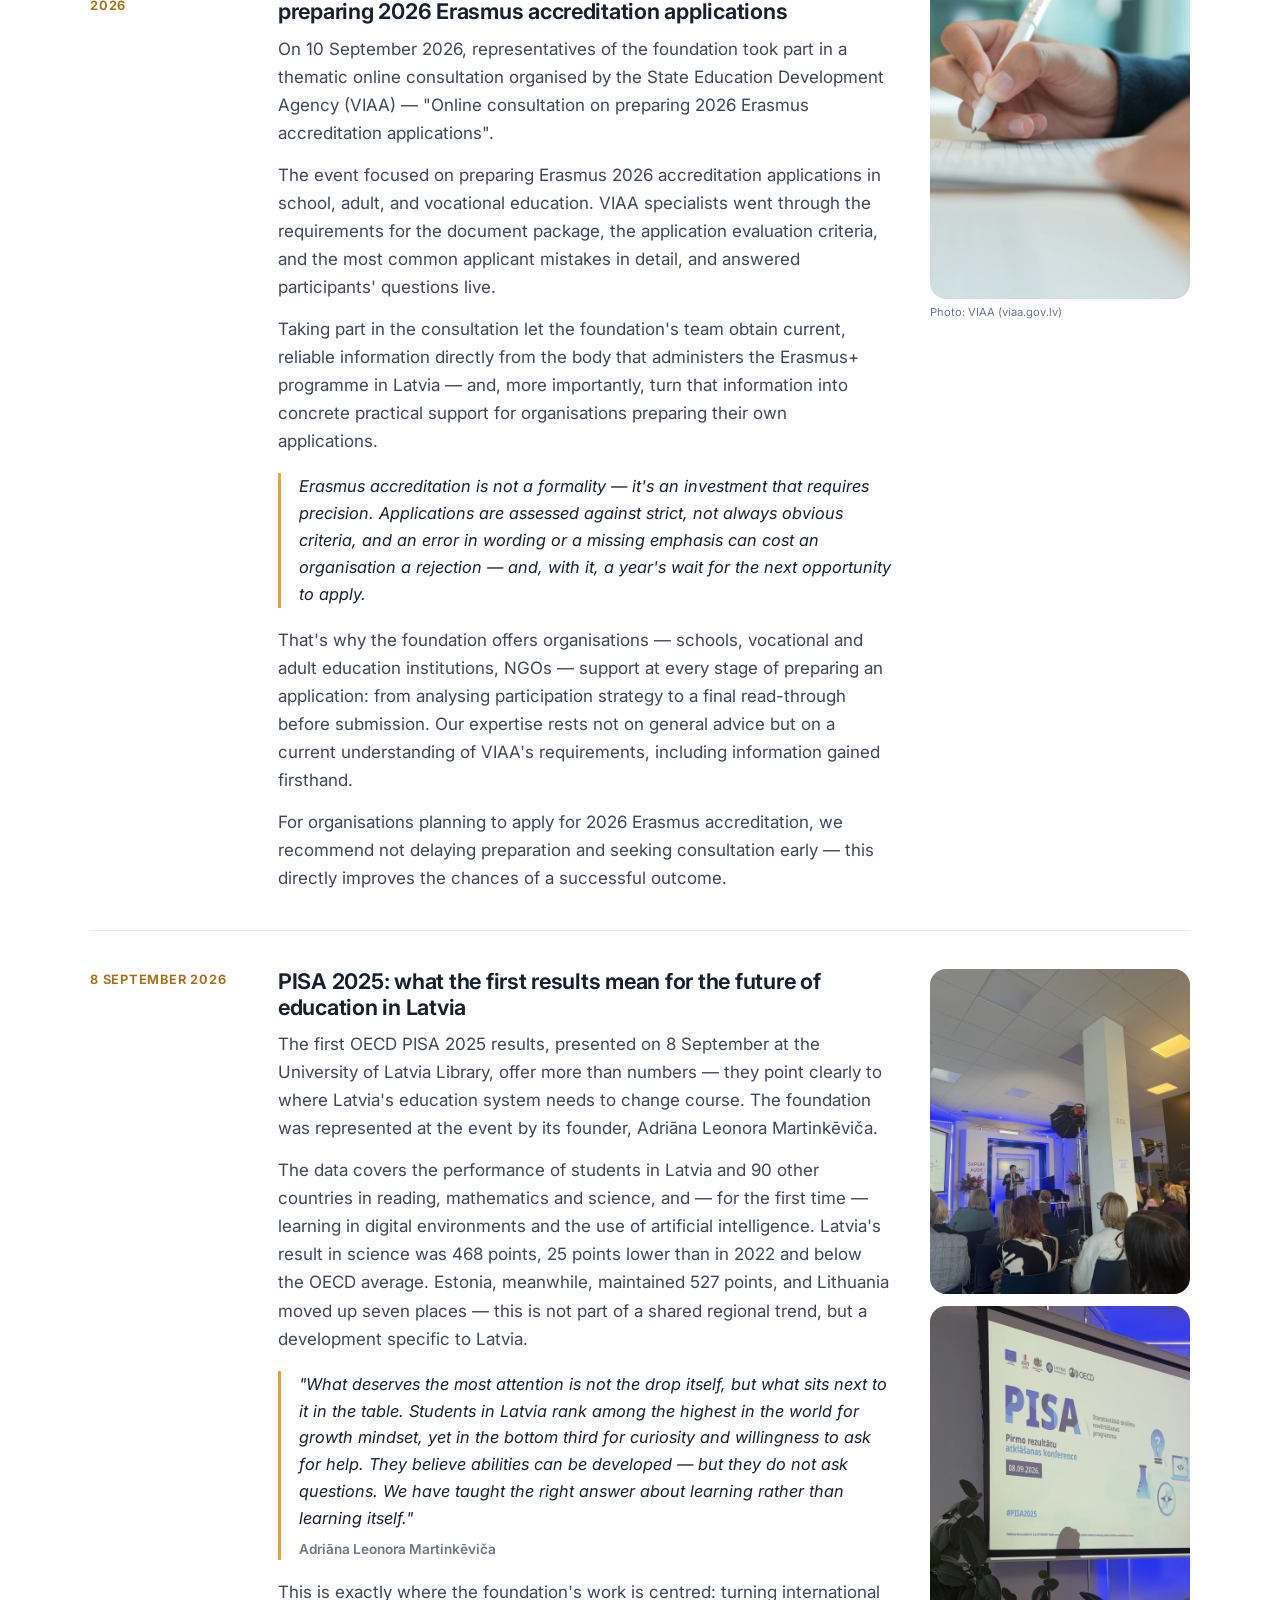
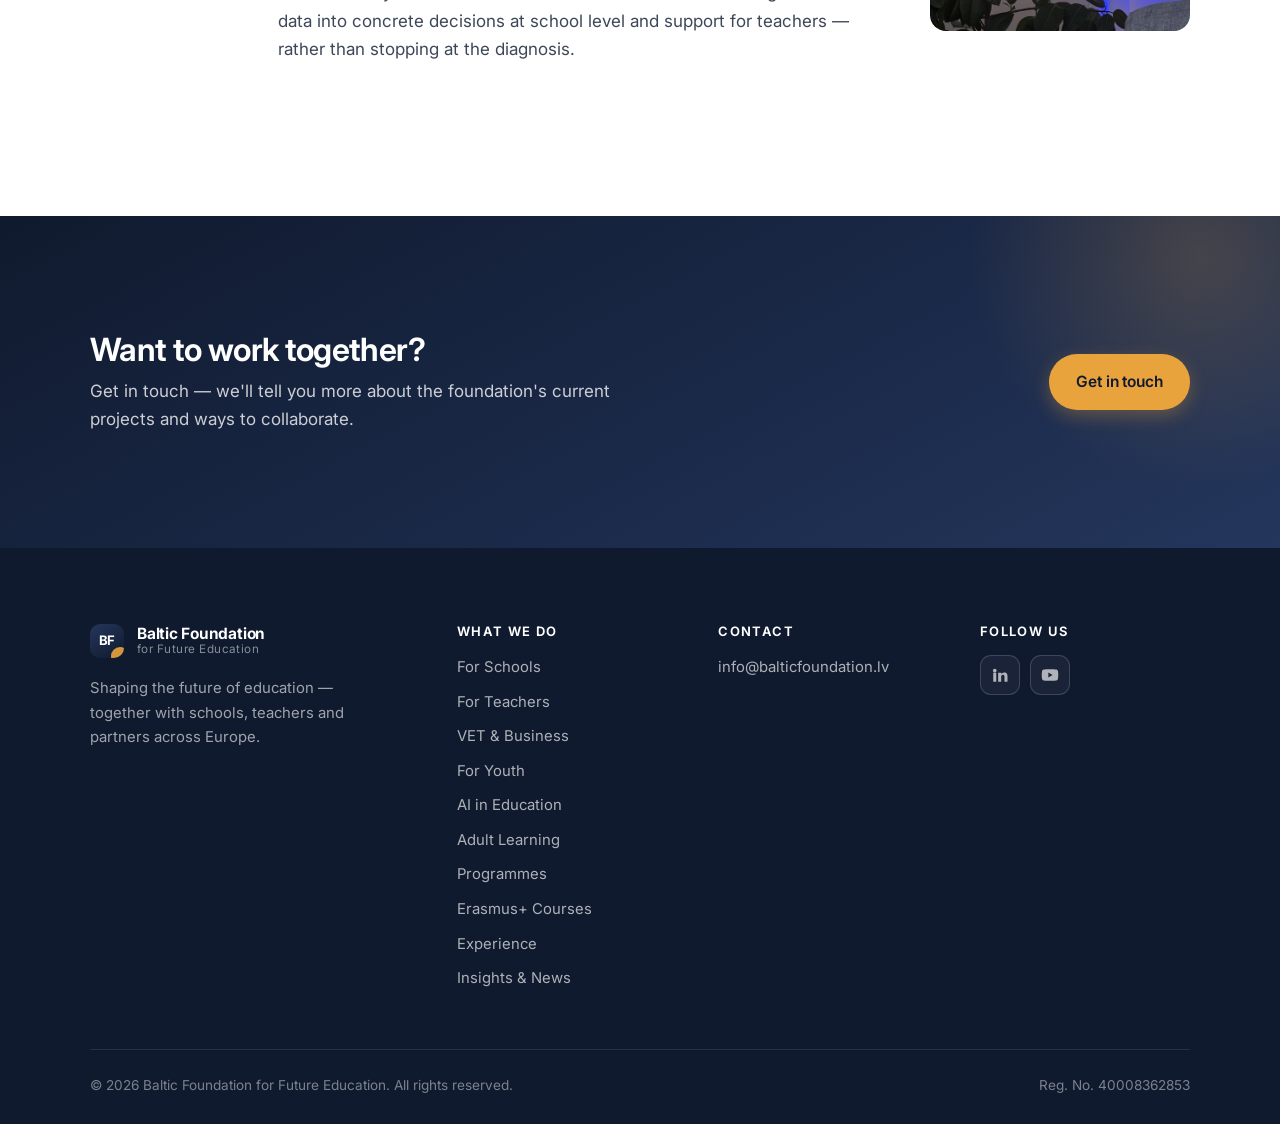
==== commit 6238b208: "Add Erasmus+ Courses: catalog, product page, calendar, registration New "Erasmus+ kursi" nav item an" ====
--- a/aktualitates.html
+++ b/aktualitates.html
@@ -48,6 +48,7 @@
       <a href="index.html#pedagogiem" data-i18n="nav.teachers">Pedagogiem</a>
       <a href="index.html#jauniesiem" data-i18n="nav.youth">Jauniešiem</a>
       <a href="index.html#ai"        data-i18n="nav.ai">AI izglītībā</a>
+      <a href="erasmus-kursi.html" data-i18n="nav.courses">Erasmus+ kursi</a>
       <a href="index.html#par-fondu" data-i18n="nav.about">Par fondu</a>
     </nav>
 
@@ -74,6 +75,7 @@
   <a href="index.html#ai"          data-i18n="nav.ai">AI izglītībā</a>
   <a href="index.html#pieaugusajiem" data-i18n="nav.adult">Pieaugušajiem</a>
   <a href="index.html#macibu-programmas" data-i18n="nav.programmes">Programmas</a>
+  <a href="erasmus-kursi.html" data-i18n="nav.courses">Erasmus+ kursi</a>
   <a href="pieredze.html" data-i18n="nav.experience">Pieredze</a>
   <a href="aktualitates.html" data-i18n="nav.news" aria-current="page">Pētījumi un aktualitātes</a>
   <a href="index.html#par-fondu"   data-i18n="nav.about">Par fondu</a>
@@ -281,6 +283,7 @@
           <li><a href="index.html#ai" data-i18n="nav.ai">AI izglītībā</a></li>
           <li><a href="index.html#pieaugusajiem" data-i18n="nav.adult">Pieaugušajiem</a></li>
           <li><a href="index.html#macibu-programmas" data-i18n="nav.programmes">Programmas</a></li>
+          <li><a href="erasmus-kursi.html" data-i18n="nav.courses">Erasmus+ kursi</a></li>
           <li><a href="pieredze.html" data-i18n="nav.experience">Pieredze</a></li>
           <li><a href="aktualitates.html" data-i18n="nav.news" aria-current="page">Pētījumi un aktualitātes</a></li>
         </ul>
--- a/assets/css/styles.css
+++ b/assets/css/styles.css
@@ -846,3 +846,96 @@
   .hero, .partner, .cta-band, .footer { background: #fff !important; color: #000 !important; }
   .hero h1, .hero__lead, .hero__accent, .partner h2, .cta-band h2 { color: #000 !important; }
 }
+
+/* ============================================================================
+   Erasmus+ course catalog, product pages, calendar and registration
+   ========================================================================== */
+
+/* --- Course catalog cards --------------------------------------------------- */
+.course-cards { display: grid; grid-template-columns: repeat(3, 1fr); gap: 20px; }
+.course-card {
+  display: block; background: #fff; border: 1px solid var(--line); border-radius: var(--radius);
+  padding: 26px 24px; text-decoration: none; color: inherit; transition: box-shadow .18s var(--ease), border-color .18s var(--ease), transform .18s var(--ease);
+}
+a.course-card:hover { box-shadow: var(--shadow); border-color: #D6DDE9; transform: translateY(-2px); }
+.course-card--soon { cursor: default; opacity: .72; }
+.course-card__top { display: flex; margin-bottom: 14px; }
+.course-card h3 { font-size: 1.1rem; margin-bottom: 8px; }
+.course-card p { font-size: .92rem; color: var(--muted); }
+
+/* --- Course hero meta row --------------------------------------------------- */
+.course-meta-row { display: flex; flex-wrap: wrap; align-items: center; gap: 10px 18px; margin-top: 18px; font-size: .95rem; color: rgba(255,255,255,.82); }
+.course-meta-row strong { color: #fff; font-weight: 650; }
+.course-meta-row .dot { opacity: .5; }
+.course-price { font-size: 1.3rem; font-weight: 700; color: var(--amber); }
+
+/* --- Hook / pitch questions -------------------------------------------------- */
+.course-hook { display: grid; gap: 14px; max-width: 62ch; margin: 0 auto; }
+.course-hook p { font-size: clamp(1.1rem, 2.2vw, 1.4rem); font-weight: 560; color: var(--ink); letter-spacing: -.01em; line-height: 1.4; }
+
+/* --- Generic course content sections ---------------------------------------- */
+.course-section { max-width: 72ch; margin: 0 auto; }
+.course-section + .course-section { margin-top: clamp(40px, 6vw, 64px); }
+.course-section h2 { font-size: clamp(1.3rem, 2.6vw, 1.7rem); margin-bottom: 16px; }
+.course-section p { font-size: 1rem; color: var(--body); margin-bottom: 14px; }
+.course-section p:last-child { margin-bottom: 0; }
+.course-section ul { display: grid; gap: 10px; margin: 0; padding: 0; list-style: none; }
+.course-section ul li { position: relative; padding-left: 26px; font-size: .98rem; color: var(--body); }
+.course-section ul li::before { content: ""; position: absolute; left: 0; top: .55em; width: 7px; height: 7px; border-radius: 50%; background: var(--amber); }
+
+/* --- Course details / Erasmus+ funding factboxes ----------------------------- */
+.course-details-grid { display: grid; grid-template-columns: repeat(2, 1fr); gap: 16px; }
+.course-details-grid dt { color: var(--muted); font-size: .86rem; }
+.course-details-grid dd { margin: 2px 0 0; color: var(--ink); font-weight: 600; font-size: .96rem; }
+
+/* --- Upcoming sessions -------------------------------------------------------- */
+.session-list { display: grid; gap: 14px; }
+.session-card {
+  display: flex; flex-wrap: wrap; align-items: center; gap: 10px 20px;
+  background: #fff; border: 1px solid var(--line); border-radius: var(--radius-sm);
+  padding: 18px 20px; scroll-margin-top: 100px;
+}
+.session-card.is-highlighted { border-color: var(--amber); box-shadow: 0 0 0 3px rgba(232,163,61,.18); }
+.session-card__date { font-weight: 680; color: var(--ink); font-size: 1.02rem; min-width: 15ch; }
+.session-card__meta { display: flex; flex-wrap: wrap; gap: 6px 14px; color: var(--muted); font-size: .88rem; flex: 1 1 220px; }
+.session-card__cta { margin-left: auto; display: flex; align-items: center; gap: 12px; }
+.session-card--closed { opacity: .6; }
+.view-all-link { display: inline-flex; align-items: center; gap: 6px; margin-top: 18px; font-weight: 650; color: var(--navy-700); text-decoration: none; }
+.view-all-link:hover { text-decoration: underline; }
+
+/* --- Week-picker strip (calendar page) ---------------------------------------- */
+.week-picker { display: grid; gap: 22px; margin-bottom: 36px; }
+.week-picker__month h3 { font-size: .95rem; font-weight: 700; color: var(--navy-700); margin-bottom: 10px; }
+.week-picker__chips { display: flex; flex-wrap: wrap; gap: 8px; }
+.week-chip {
+  font-size: .85rem; font-weight: 600; padding: 8px 14px; border-radius: 999px;
+  border: 1.5px solid var(--line); background: #fff; color: var(--navy-700); text-decoration: none;
+  transition: border-color .15s var(--ease), color .15s var(--ease);
+}
+.week-chip:hover { border-color: var(--amber); color: var(--navy); }
+.week-chip--closed { color: var(--muted); border-style: dashed; text-decoration: line-through; }
+
+/* --- Calendar filter bar -------------------------------------------------------- */
+.calendar-filters { display: flex; flex-wrap: wrap; gap: 12px; margin-bottom: 28px; }
+.calendar-filters select {
+  font: inherit; font-size: .9rem; padding: 9px 14px; border-radius: 999px; border: 1.5px solid var(--line);
+  background: #fff; color: var(--navy-700); cursor: pointer;
+}
+
+/* --- Registration summary ------------------------------------------------------- */
+.reg-summary { background: var(--navy-900); color: #fff; border-radius: var(--radius); padding: 24px 26px; margin-bottom: 28px; }
+.reg-summary__course { font-size: 1.15rem; font-weight: 680; margin-bottom: 6px; }
+.reg-summary__meta { color: rgba(255,255,255,.78); font-size: .95rem; margin-bottom: 4px; }
+.reg-summary__price { color: var(--amber); font-weight: 700; }
+.reg-summary__change { display: inline-flex; margin-top: 12px; font-size: .88rem; color: rgba(255,255,255,.72); text-decoration: underline; }
+.reg-summary__change:hover { color: #fff; }
+
+@media (max-width: 900px) {
+  .course-cards { grid-template-columns: 1fr; }
+  .course-details-grid { grid-template-columns: 1fr; }
+}
+@media (max-width: 620px) {
+  .session-card { flex-direction: column; align-items: flex-start; }
+  .session-card__cta { margin-left: 0; width: 100%; }
+  .session-card__cta .btn { width: 100%; text-align: center; justify-content: center; }
+}
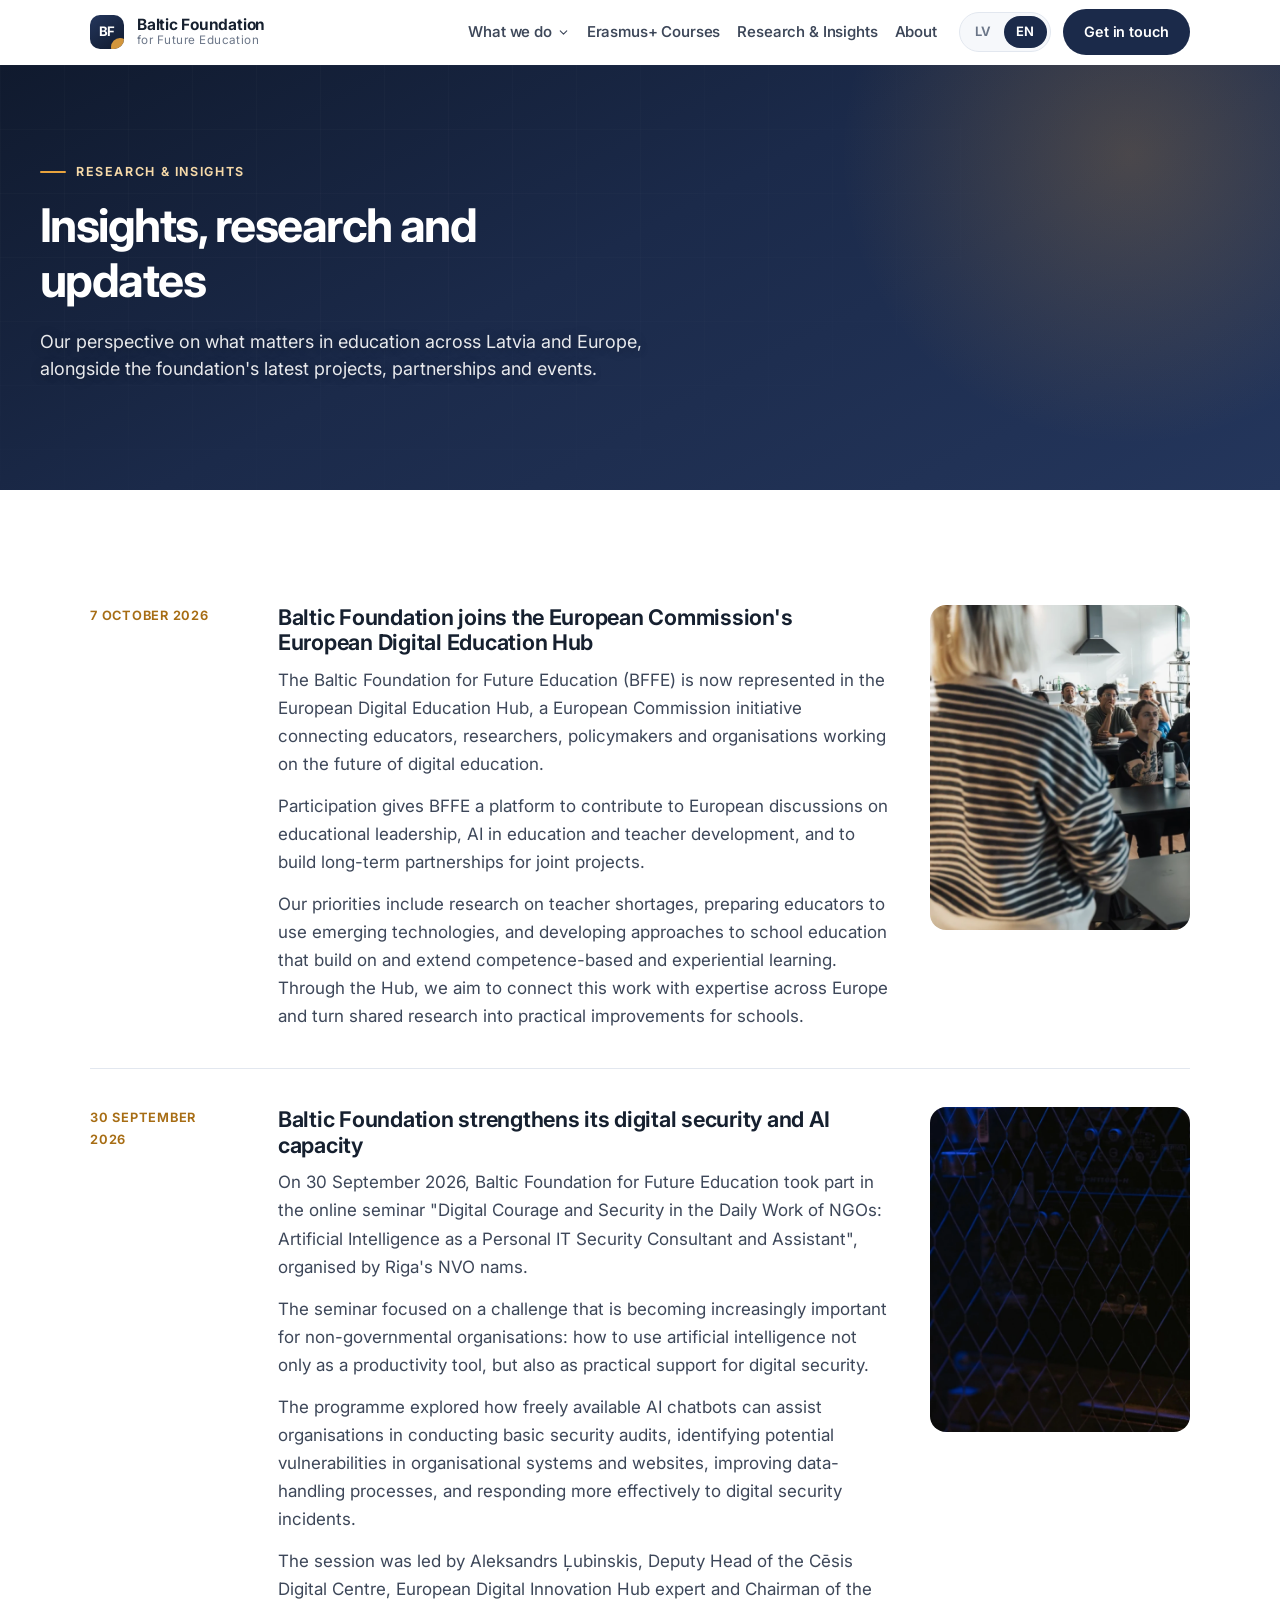
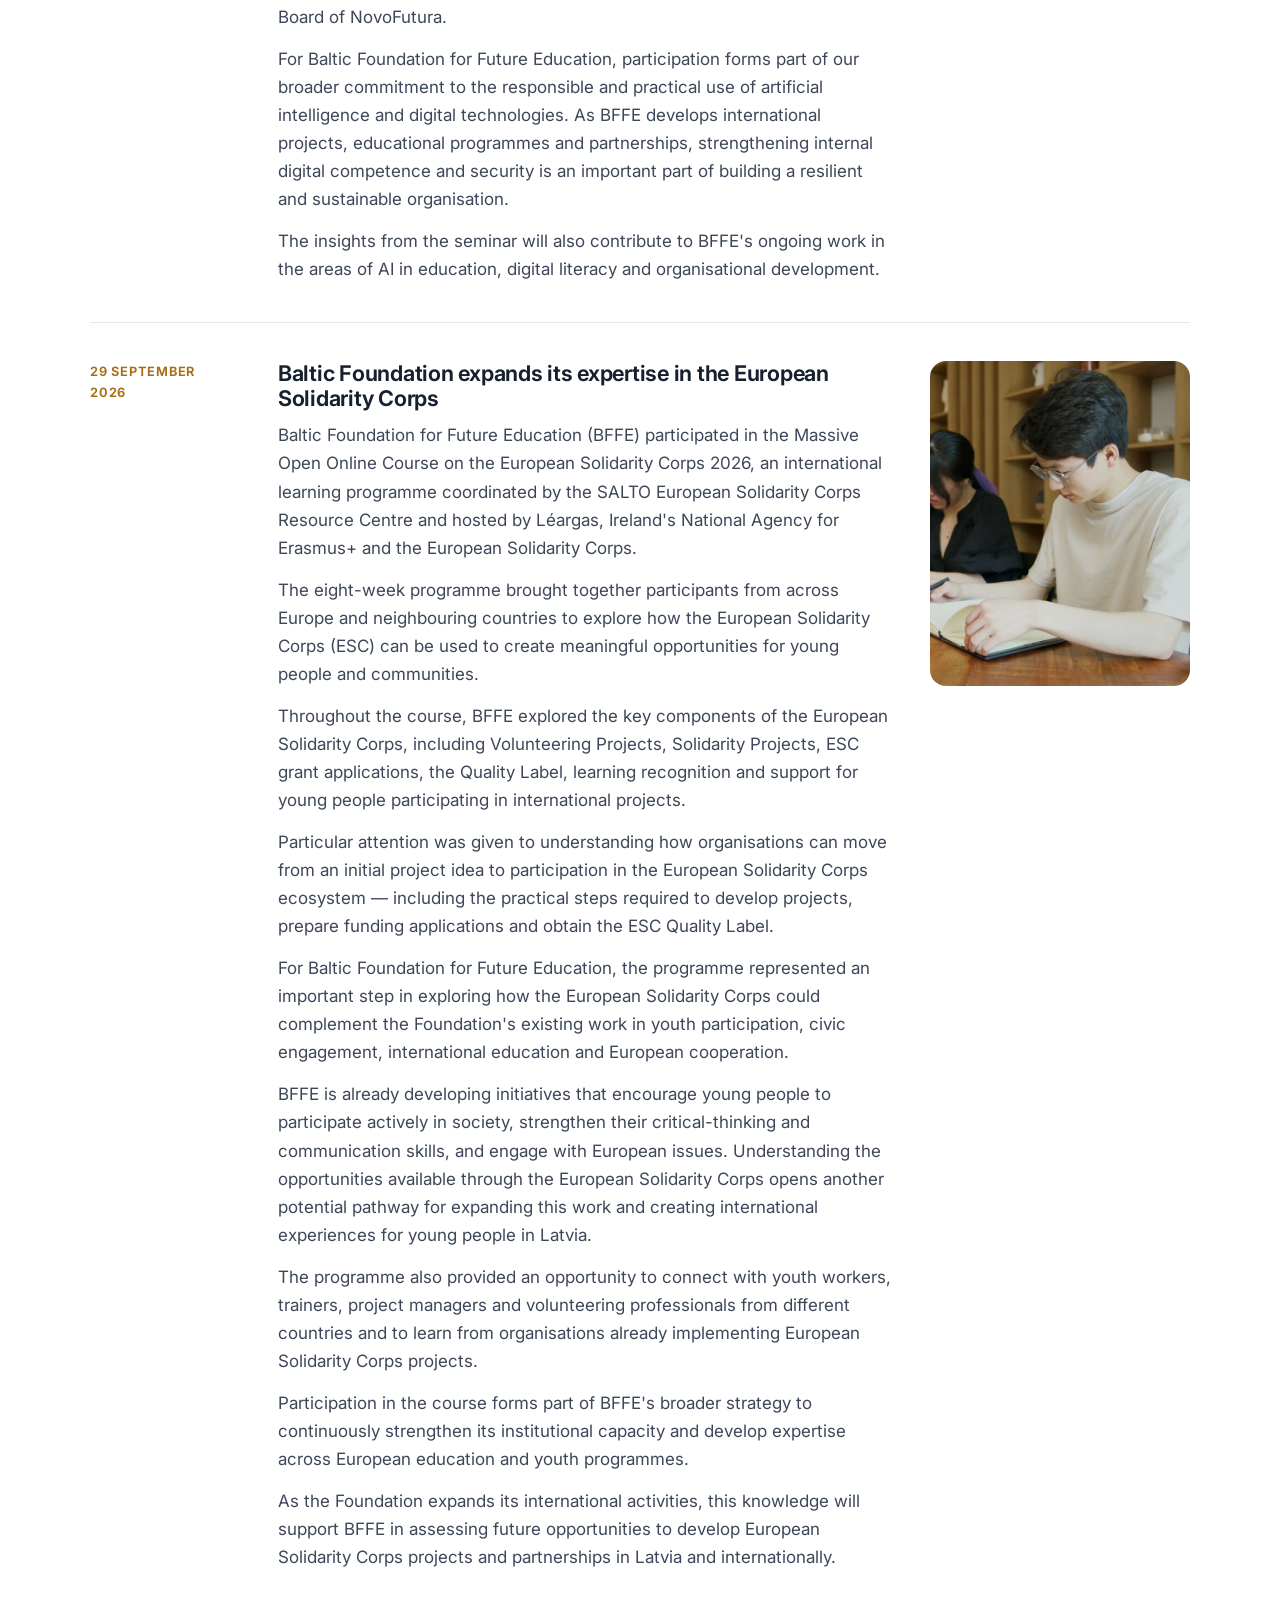
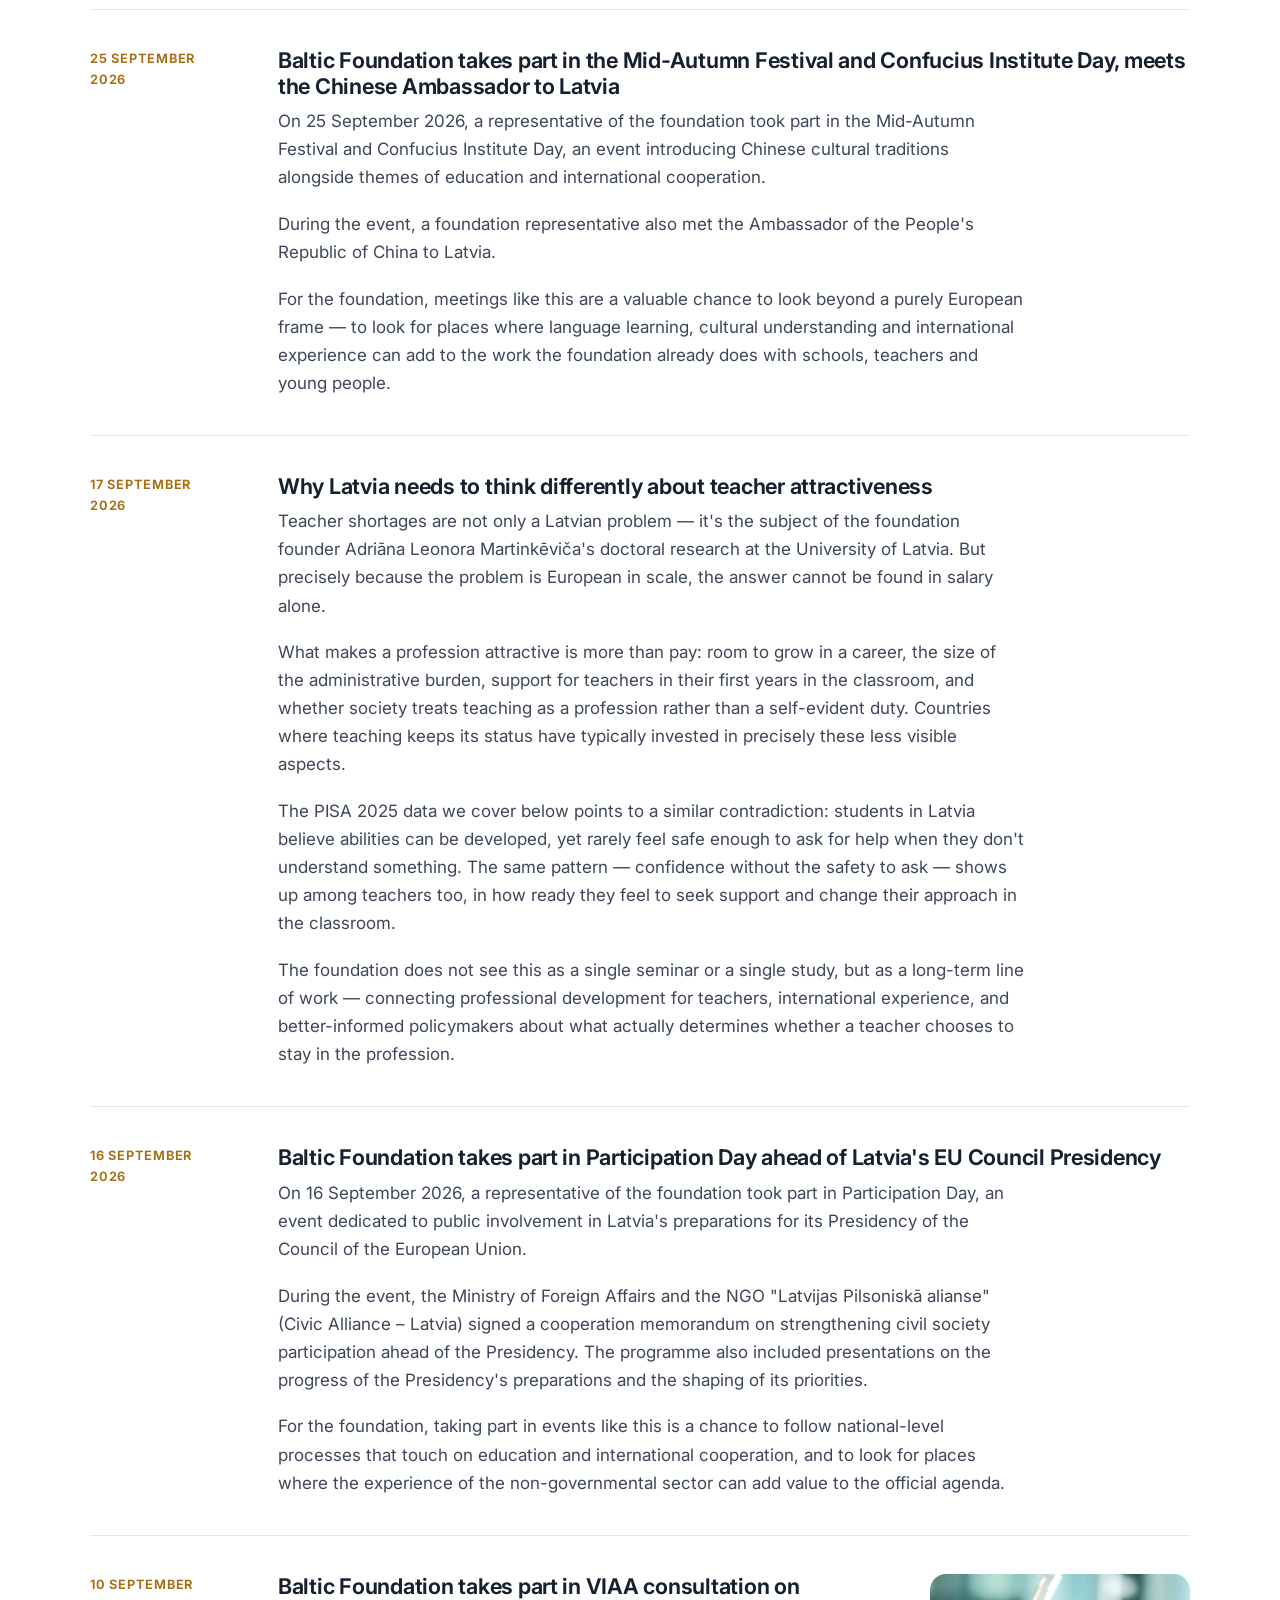
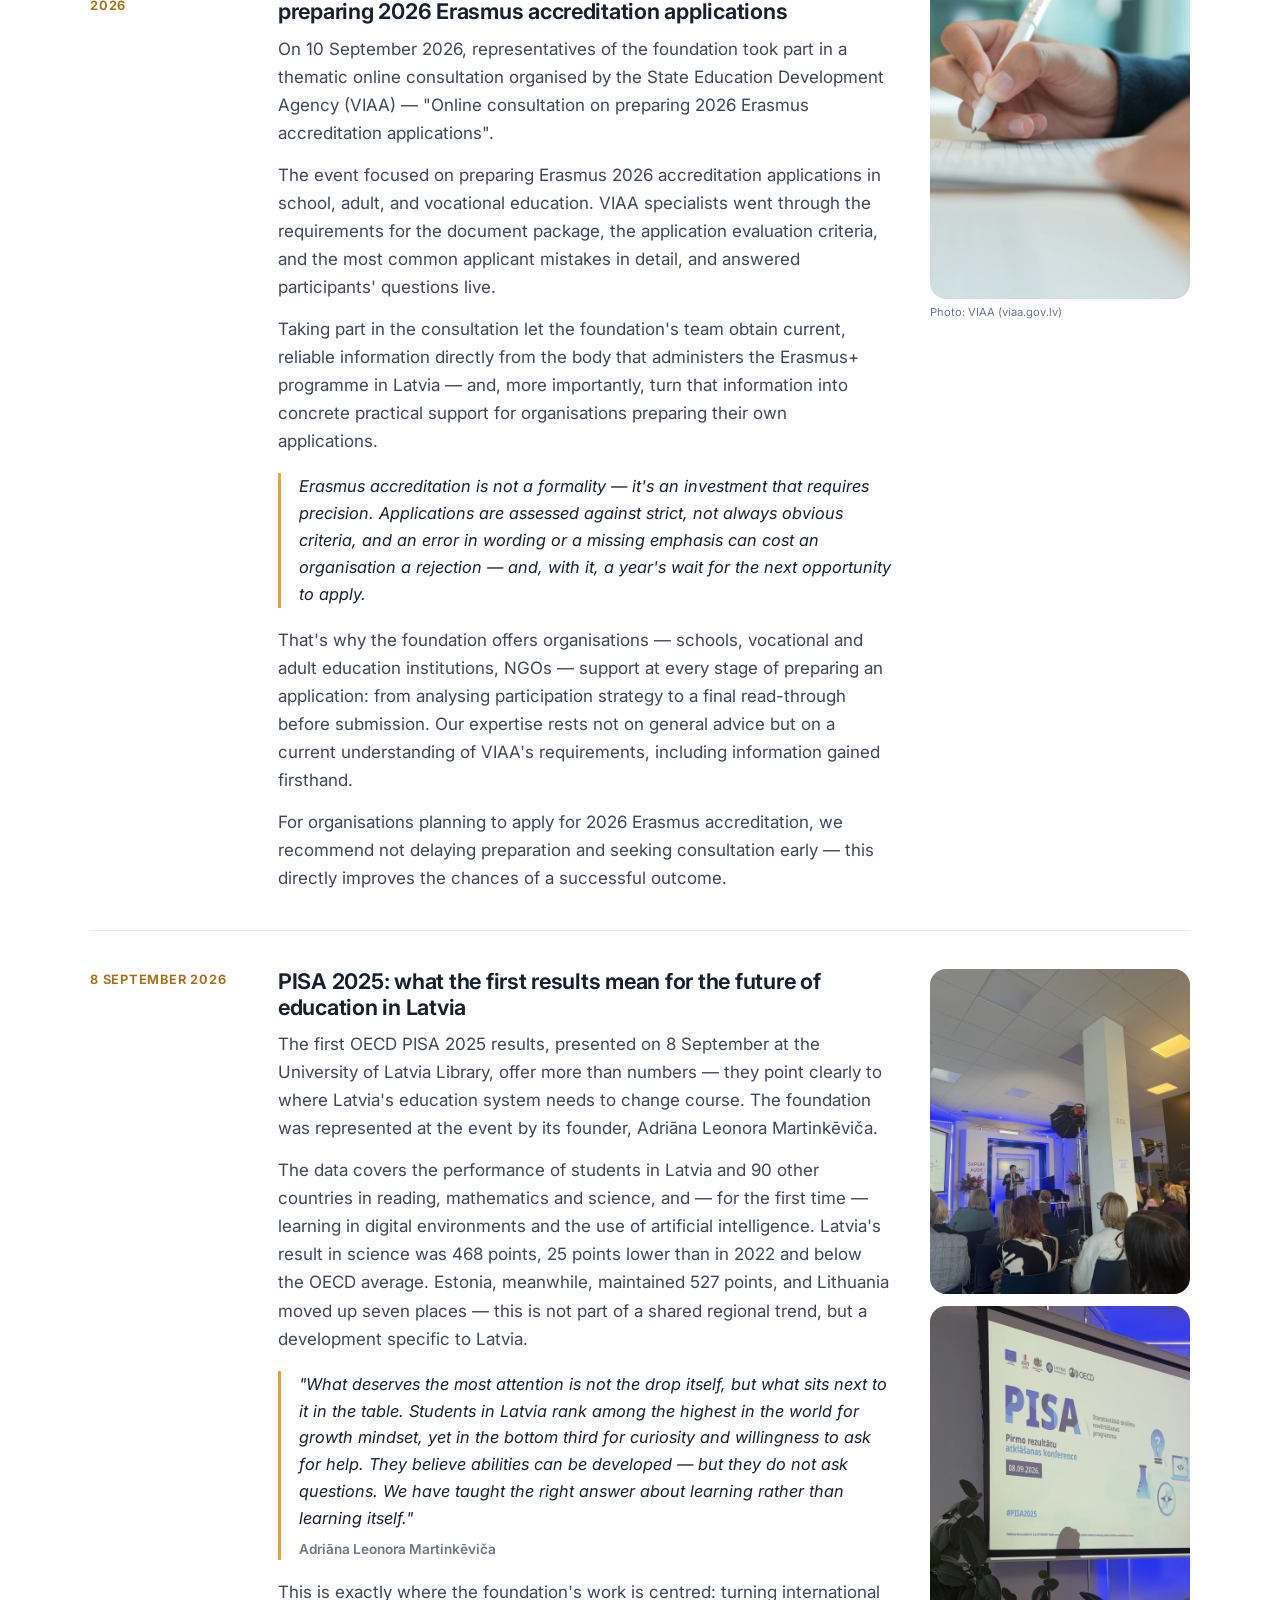
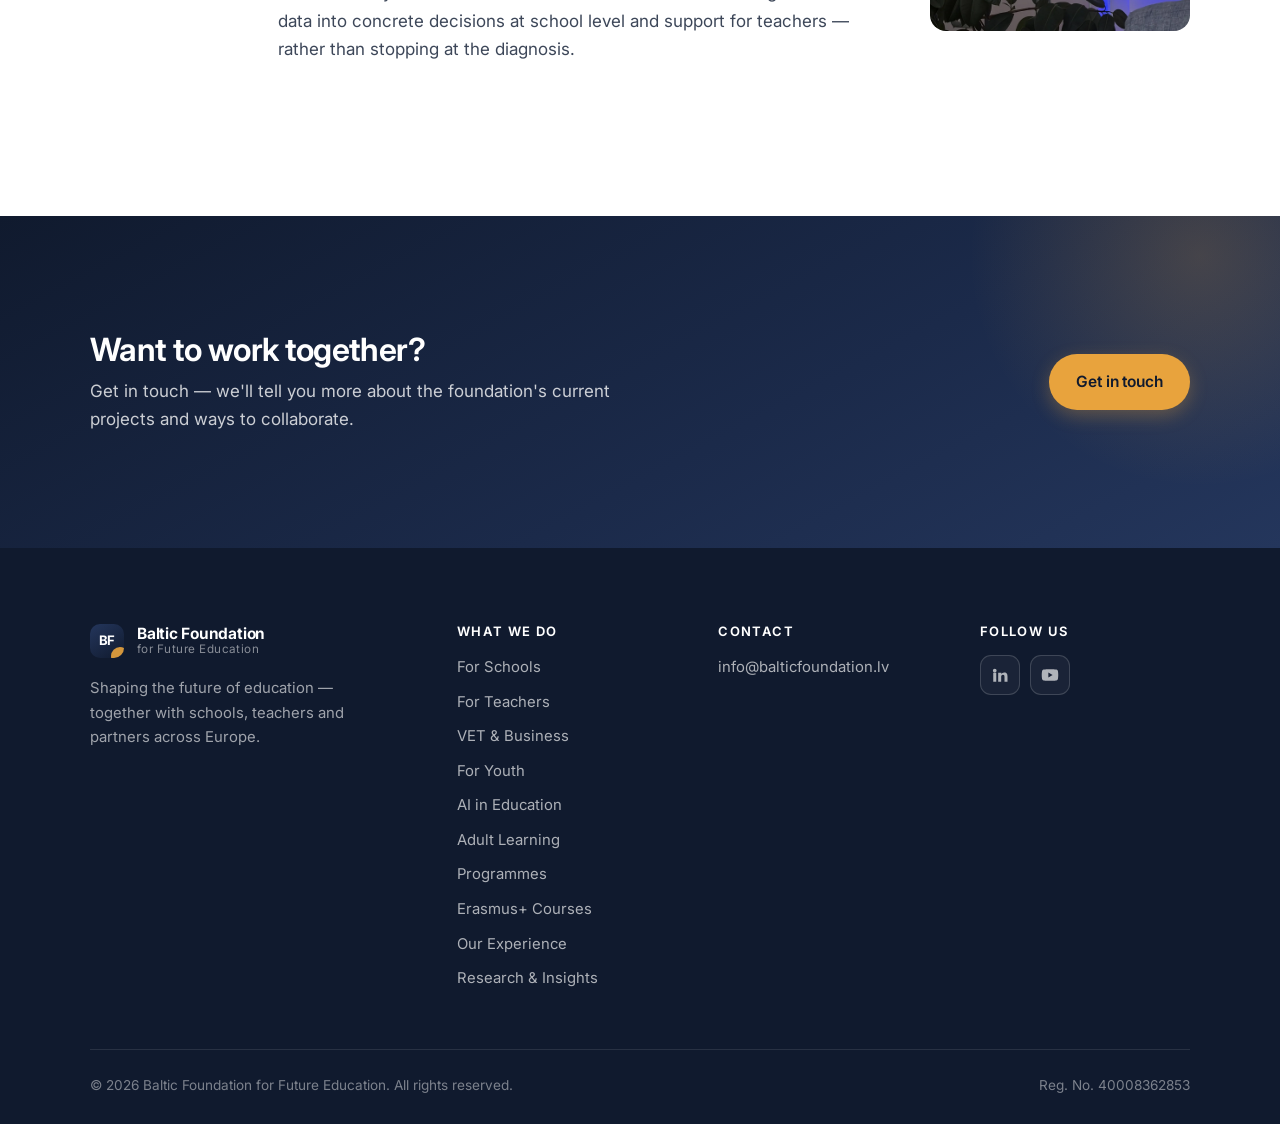
==== commit 906dea9a: "Simplify the top nav into a "What we do" dropdown Desktop nav collapses from 7 flat links to: What w" ====
--- a/aktualitates.html
+++ b/aktualitates.html
@@ -43,12 +43,21 @@
     </a>
 
     <nav class="nav" aria-label="Primary">
-      <a href="index.html#virzieni"  data-i18n="nav.directions">Virzieni</a>
-      <a href="index.html#skolam"    data-i18n="nav.schools">Skolām</a>
-      <a href="index.html#pedagogiem" data-i18n="nav.teachers">Pedagogiem</a>
-      <a href="index.html#jauniesiem" data-i18n="nav.youth">Jauniešiem</a>
-      <a href="index.html#ai"        data-i18n="nav.ai">AI izglītībā</a>
+      <div class="nav-dropdown">
+        <button type="button" class="nav-dropdown__trigger" aria-expanded="false" aria-haspopup="true">
+          <span data-i18n="nav.directions">Ko mēs darām</span>
+          <svg viewBox="0 0 24 24" fill="none" stroke="currentColor" stroke-width="2" stroke-linecap="round" stroke-linejoin="round"><path d="m6 9 6 6 6-6"/></svg>
+        </button>
+        <div class="nav-dropdown__menu">
+          <a href="index.html#skolam"     data-i18n="nav.schools">Skolām</a>
+          <a href="index.html#pedagogiem" data-i18n="nav.teachers">Pedagogiem</a>
+          <a href="index.html#jauniesiem" data-i18n="nav.youth">Jauniešiem</a>
+          <a href="index.html#ai"         data-i18n="nav.ai">AI izglītībā</a>
+          <a href="pieredze.html" data-i18n="nav.experience">Mūsu pieredze</a>
+        </div>
+      </div>
       <a href="erasmus-kursi.html" data-i18n="nav.courses">Erasmus+ kursi</a>
+      <a href="aktualitates.html" data-i18n="nav.news" aria-current="page">Pētījumi un aktualitātes</a>
       <a href="index.html#par-fondu" data-i18n="nav.about">Par fondu</a>
     </nav>
 
@@ -67,7 +76,7 @@
 </header>
 
 <div class="mobile-nav" id="mobile-nav">
-  <a href="index.html#virzieni"    data-i18n="nav.directions">Virzieni</a>
+  <a href="index.html#virzieni"    data-i18n="nav.directions">Ko mēs darām</a>
   <a href="index.html#skolam"      data-i18n="nav.schools">Skolām</a>
   <a href="index.html#pedagogiem"  data-i18n="nav.teachers">Pedagogiem</a>
   <a href="index.html#profesionalajai" data-i18n="nav.vet">Profesionālajai izglītībai</a>
@@ -76,7 +85,7 @@
   <a href="index.html#pieaugusajiem" data-i18n="nav.adult">Pieaugušajiem</a>
   <a href="index.html#macibu-programmas" data-i18n="nav.programmes">Programmas</a>
   <a href="erasmus-kursi.html" data-i18n="nav.courses">Erasmus+ kursi</a>
-  <a href="pieredze.html" data-i18n="nav.experience">Pieredze</a>
+  <a href="pieredze.html" data-i18n="nav.experience">Mūsu pieredze</a>
   <a href="aktualitates.html" data-i18n="nav.news" aria-current="page">Pētījumi un aktualitātes</a>
   <a href="index.html#par-fondu"   data-i18n="nav.about">Par fondu</a>
   <a class="btn btn--navy" href="index.html#sadarbibai" data-i18n="nav.cta">Sazināties</a>
@@ -284,7 +293,7 @@
           <li><a href="index.html#pieaugusajiem" data-i18n="nav.adult">Pieaugušajiem</a></li>
           <li><a href="index.html#macibu-programmas" data-i18n="nav.programmes">Programmas</a></li>
           <li><a href="erasmus-kursi.html" data-i18n="nav.courses">Erasmus+ kursi</a></li>
-          <li><a href="pieredze.html" data-i18n="nav.experience">Pieredze</a></li>
+          <li><a href="pieredze.html" data-i18n="nav.experience">Mūsu pieredze</a></li>
           <li><a href="aktualitates.html" data-i18n="nav.news" aria-current="page">Pētījumi un aktualitātes</a></li>
         </ul>
       </div>
--- a/assets/css/styles.css
+++ b/assets/css/styles.css
@@ -172,6 +172,35 @@
   transition: color .18s var(--ease), background-color .18s var(--ease);
 }
 .nav a:hover { color: var(--navy); background: var(--bg-alt); }
+
+/* "What we do" dropdown */
+.nav-dropdown { position: relative; }
+.nav-dropdown__trigger {
+  display: flex; align-items: center; gap: 5px; padding: 7px 2px; border-radius: 8px;
+  font: inherit; font-size: 15px; letter-spacing: -0.01em; white-space: nowrap;
+  font-weight: 550; color: var(--body); background: none; border: 0; cursor: pointer;
+  transition: color .18s var(--ease), background-color .18s var(--ease);
+}
+.nav-dropdown__trigger:hover,
+.nav-dropdown.is-open .nav-dropdown__trigger { color: var(--navy); background: var(--bg-alt); }
+.nav-dropdown__trigger svg { width: 13px; height: 13px; transition: transform .18s var(--ease); }
+.nav-dropdown.is-open .nav-dropdown__trigger svg { transform: rotate(180deg); }
+.nav-dropdown__menu {
+  position: absolute; top: calc(100% + 8px); left: 0; min-width: 230px;
+  background: #fff; border: 1px solid var(--line); border-radius: var(--radius-sm);
+  box-shadow: var(--shadow-lg); padding: 8px; display: grid; gap: 2px;
+  opacity: 0; visibility: hidden; transform: translateY(4px);
+  transition: opacity .16s var(--ease), transform .16s var(--ease), visibility .16s;
+  z-index: 40;
+}
+.nav-dropdown__menu a {
+  display: block; padding: 9px 12px; border-radius: 7px; font-size: .92rem;
+  font-weight: 540; color: var(--body); text-decoration: none;
+}
+.nav-dropdown__menu a:hover { color: var(--navy); background: var(--bg-alt); }
+.nav-dropdown:hover .nav-dropdown__menu,
+.nav-dropdown:focus-within .nav-dropdown__menu,
+.nav-dropdown.is-open .nav-dropdown__menu { opacity: 1; visibility: visible; transform: translateY(0); }
 
 .header__actions { display: flex; align-items: center; gap: 12px; flex: none; }
 
@@ -571,7 +600,9 @@
   background: radial-gradient(circle, rgba(232,163,61,.2), transparent 68%); pointer-events: none;
 }
 .partner__grid { position: relative; z-index: 1; display: grid; grid-template-columns: minmax(0, 1fr) minmax(0, 1fr); gap: clamp(36px, 6vw, 72px); align-items: start; }
-.partner h2 { color: #fff; }
+.partner h1, .partner h2 { color: #fff; }
+.partner a { color: #fff; text-decoration-color: rgba(255,255,255,.4); }
+.partner a:hover { color: var(--amber); text-decoration-color: currentColor; }
 .partner .eyebrow { color: var(--amber-soft); }
 .partner .eyebrow::before { background: var(--amber); }
 .partner__lead { color: rgba(255,255,255,.84); font-size: 1.08rem; margin-bottom: 30px; }
@@ -868,6 +899,42 @@
 .course-meta-row strong { color: #fff; font-weight: 650; }
 .course-meta-row .dot { opacity: .5; }
 .course-price { font-size: 1.3rem; font-weight: 700; color: var(--amber); }
+.course-meta-row + .hero__cta { margin-top: 26px; }
+.course-tagline { font-weight: 650; max-width: 42ch; }
+.course-shortdesc { max-width: 58ch; color: rgba(255,255,255,.76); font-size: 1rem; line-height: 1.6; margin-top: 10px; }
+.course-pricebreak { max-width: 58ch; color: var(--amber-soft); font-size: .92rem; margin-top: 10px; }
+.course-submeta { color: rgba(255,255,255,.66); font-size: .88rem; margin-top: 8px; }
+
+/* --- Differentiator cards ---------------------------------------------------- */
+.diff-cards { display: grid; grid-template-columns: repeat(4, 1fr); gap: 18px; }
+.diff-card { background: #fff; border: 1px solid var(--line); border-radius: var(--radius); padding: 22px 20px; }
+.diff-card h3 { font-size: 1rem; margin-bottom: 8px; }
+.diff-card p { font-size: .9rem; color: var(--muted); }
+
+/* --- Day accordion (6-day programme) ------------------------------------------ */
+.day-list { display: grid; gap: 14px; }
+.day-detail { background: #fff; border: 1px solid var(--line); border-radius: var(--radius); padding: 20px 24px; }
+.day-detail[open] { border-color: #D6DDE9; }
+.day-detail summary { display: grid; grid-template-columns: 44px 1fr; gap: 20px; align-items: start; cursor: pointer; list-style: none; }
+.day-detail summary::-webkit-details-marker { display: none; }
+.day-detail summary .item__num { font-size: 1.3rem; font-weight: 700; color: var(--amber-deep); line-height: 1.3; }
+.day-detail summary h3 { font-size: 1.02rem; margin-bottom: 6px; }
+.day-detail__chain { font-size: .88rem; color: var(--navy-700); font-weight: 600; margin-bottom: 4px; }
+.day-detail__outcome { font-size: .88rem; color: var(--muted); margin-bottom: 8px; }
+.day-detail__toggle { display: inline-flex; align-items: center; gap: 6px; font-size: .82rem; font-weight: 650; color: var(--amber-deep); }
+.day-detail__toggle::after { content: "↓"; transition: transform .18s var(--ease); }
+.day-detail[open] .day-detail__toggle::after { transform: rotate(180deg); }
+.day-detail > p { margin: 14px 0 0 64px; font-size: .95rem; color: var(--body); }
+
+/* --- Trainer ------------------------------------------------------------------- */
+.trainer { display: grid; grid-template-columns: 180px 1fr; gap: 32px; align-items: start; max-width: 72ch; margin: 0 auto; }
+.trainer__photo { width: 180px; height: 180px; border-radius: var(--radius); overflow: hidden; box-shadow: var(--shadow); flex: none; }
+.trainer__photo img { width: 100%; height: 100%; object-fit: cover; display: block; }
+.trainer__body h3 { font-size: 1.2rem; margin-bottom: 4px; }
+.trainer__role { font-size: .9rem; color: var(--amber-deep); font-weight: 600; margin-bottom: 14px; }
+.trainer__facts { display: grid; gap: 9px; margin: 0; padding: 0; list-style: none; }
+.trainer__facts li { position: relative; padding-left: 22px; font-size: .94rem; color: var(--body); }
+.trainer__facts li::before { content: ""; position: absolute; left: 0; top: .6em; width: 6px; height: 6px; border-radius: 50%; background: var(--amber); }
 
 /* --- Hook / pitch questions -------------------------------------------------- */
 .course-hook { display: grid; gap: 14px; max-width: 62ch; margin: 0 auto; }
@@ -923,7 +990,9 @@
 }
 
 /* --- Registration summary ------------------------------------------------------- */
-.reg-summary { background: var(--navy-900); color: #fff; border-radius: var(--radius); padding: 24px 26px; margin-bottom: 28px; }
+/* Sits beside the form on the same navy .partner backdrop, so it uses the
+   same frosted-glass treatment as .form rather than its own solid fill. */
+.reg-summary { background: rgba(255,255,255,.055); border: 1px solid rgba(255,255,255,.14); color: #fff; border-radius: var(--radius-lg); padding: clamp(22px, 3vw, 30px); margin-bottom: 28px; backdrop-filter: blur(8px); -webkit-backdrop-filter: blur(8px); }
 .reg-summary__course { font-size: 1.15rem; font-weight: 680; margin-bottom: 6px; }
 .reg-summary__meta { color: rgba(255,255,255,.78); font-size: .95rem; margin-bottom: 4px; }
 .reg-summary__price { color: var(--amber); font-weight: 700; }
@@ -933,9 +1002,14 @@
 @media (max-width: 900px) {
   .course-cards { grid-template-columns: 1fr; }
   .course-details-grid { grid-template-columns: 1fr; }
+  .diff-cards { grid-template-columns: repeat(2, 1fr); }
+  .trainer { grid-template-columns: 1fr; text-align: left; max-width: 420px; }
 }
 @media (max-width: 620px) {
   .session-card { flex-direction: column; align-items: flex-start; }
   .session-card__cta { margin-left: 0; width: 100%; }
   .session-card__cta .btn { width: 100%; text-align: center; justify-content: center; }
-}
+  .diff-cards { grid-template-columns: 1fr; }
+  .hero__cta .btn { width: 100%; }
+  .day-detail > p { margin-left: 0; }
+}
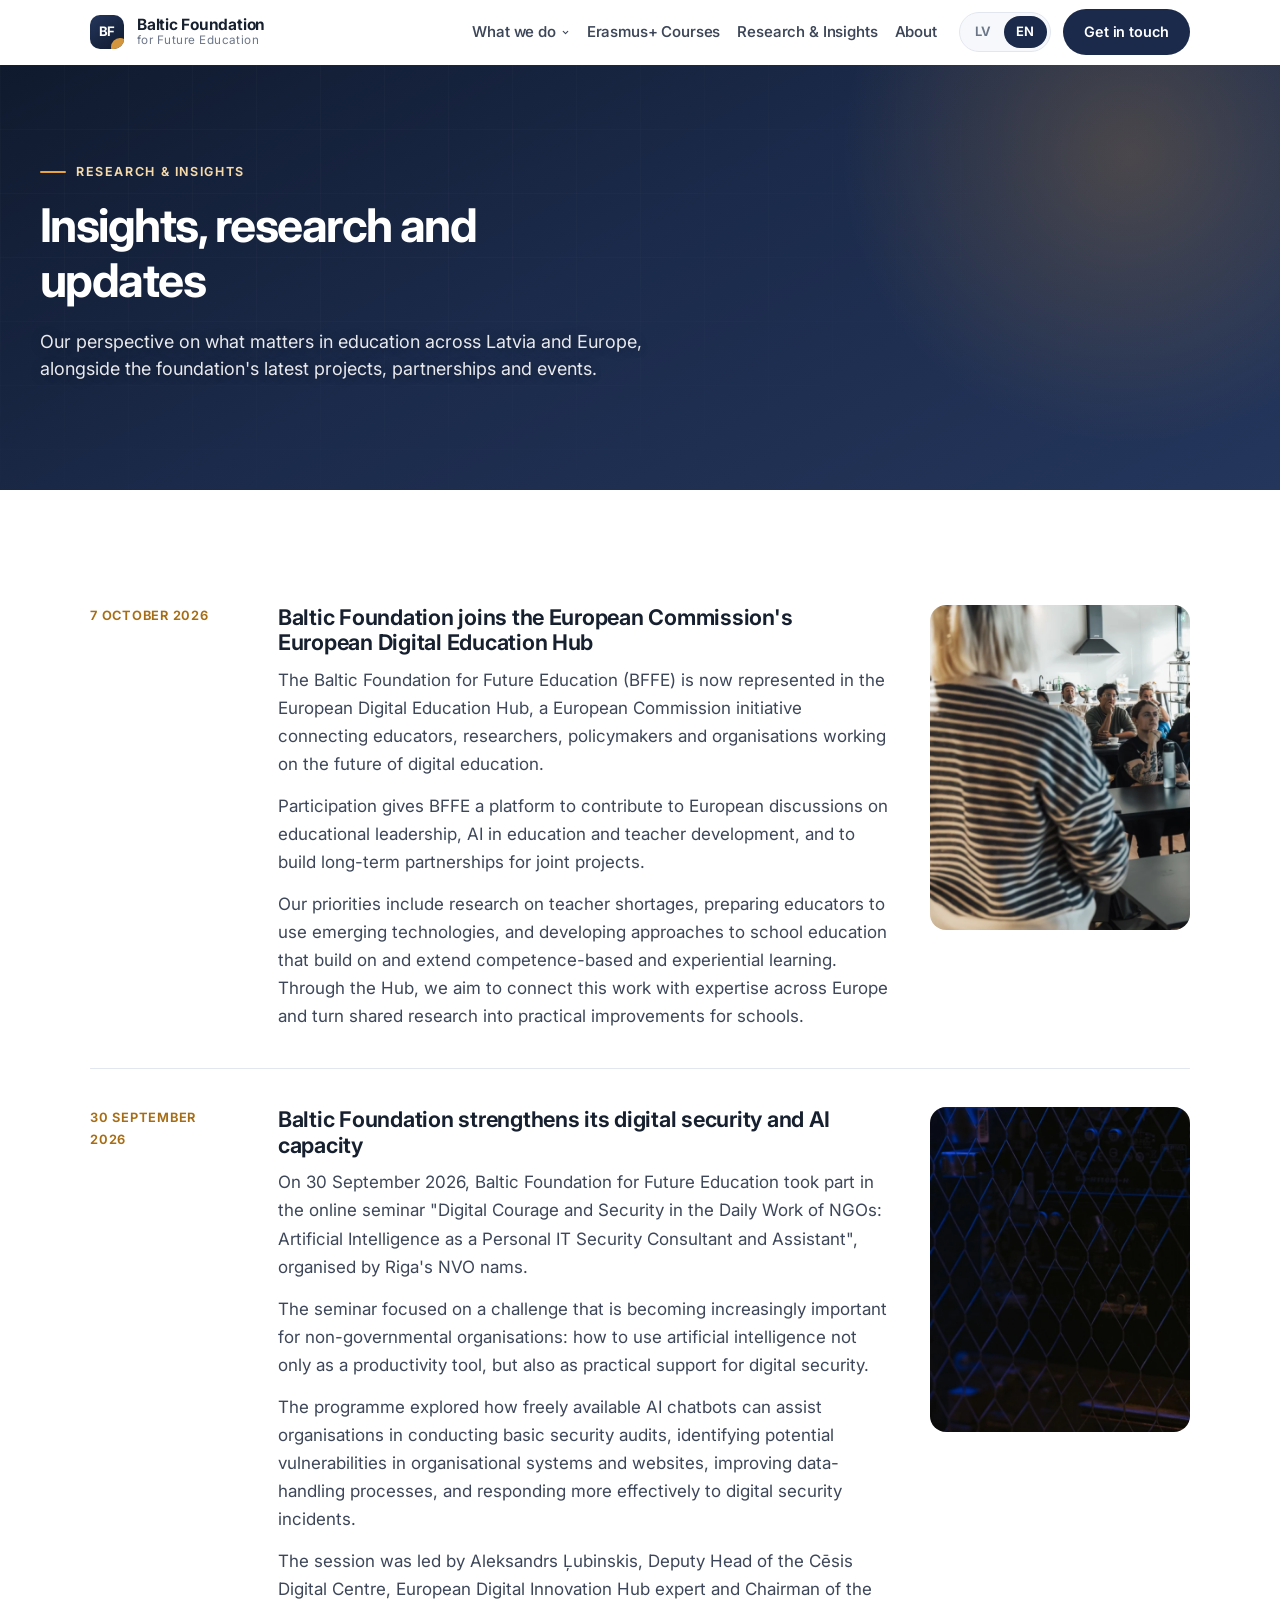
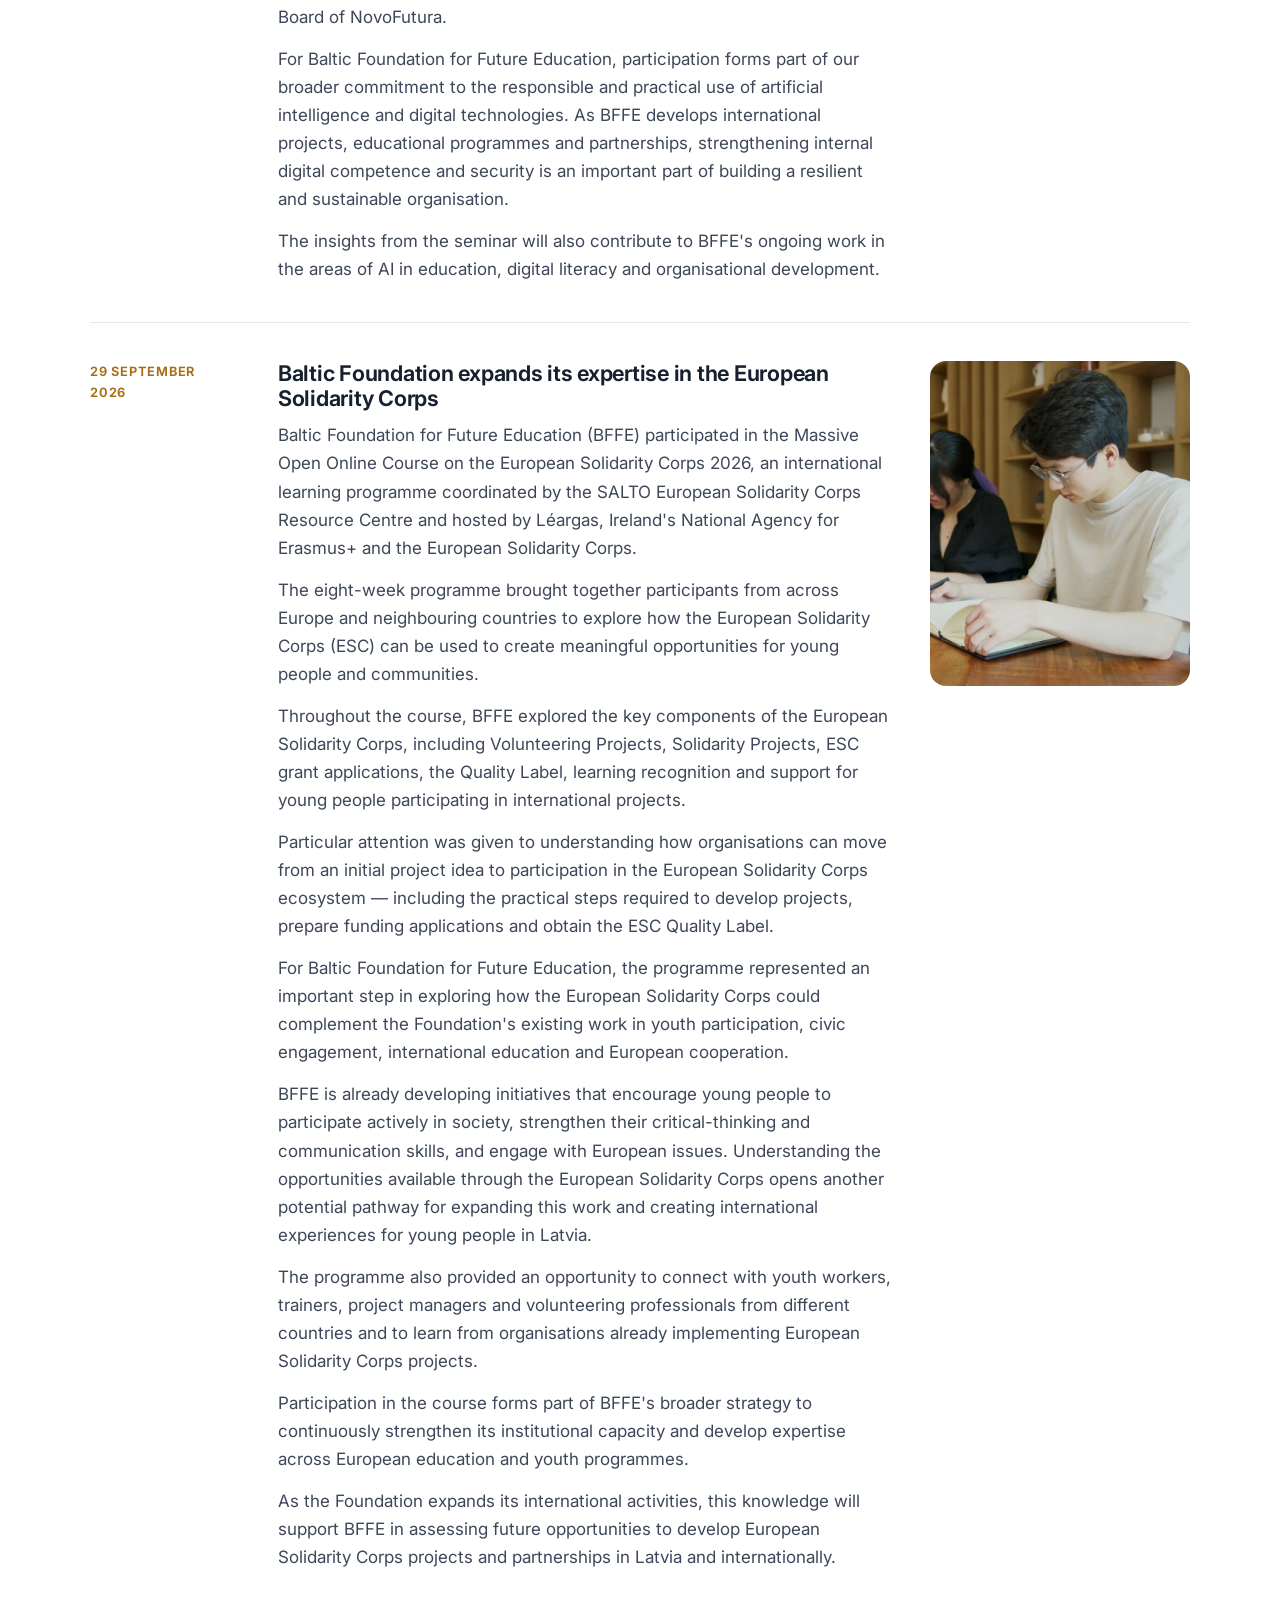
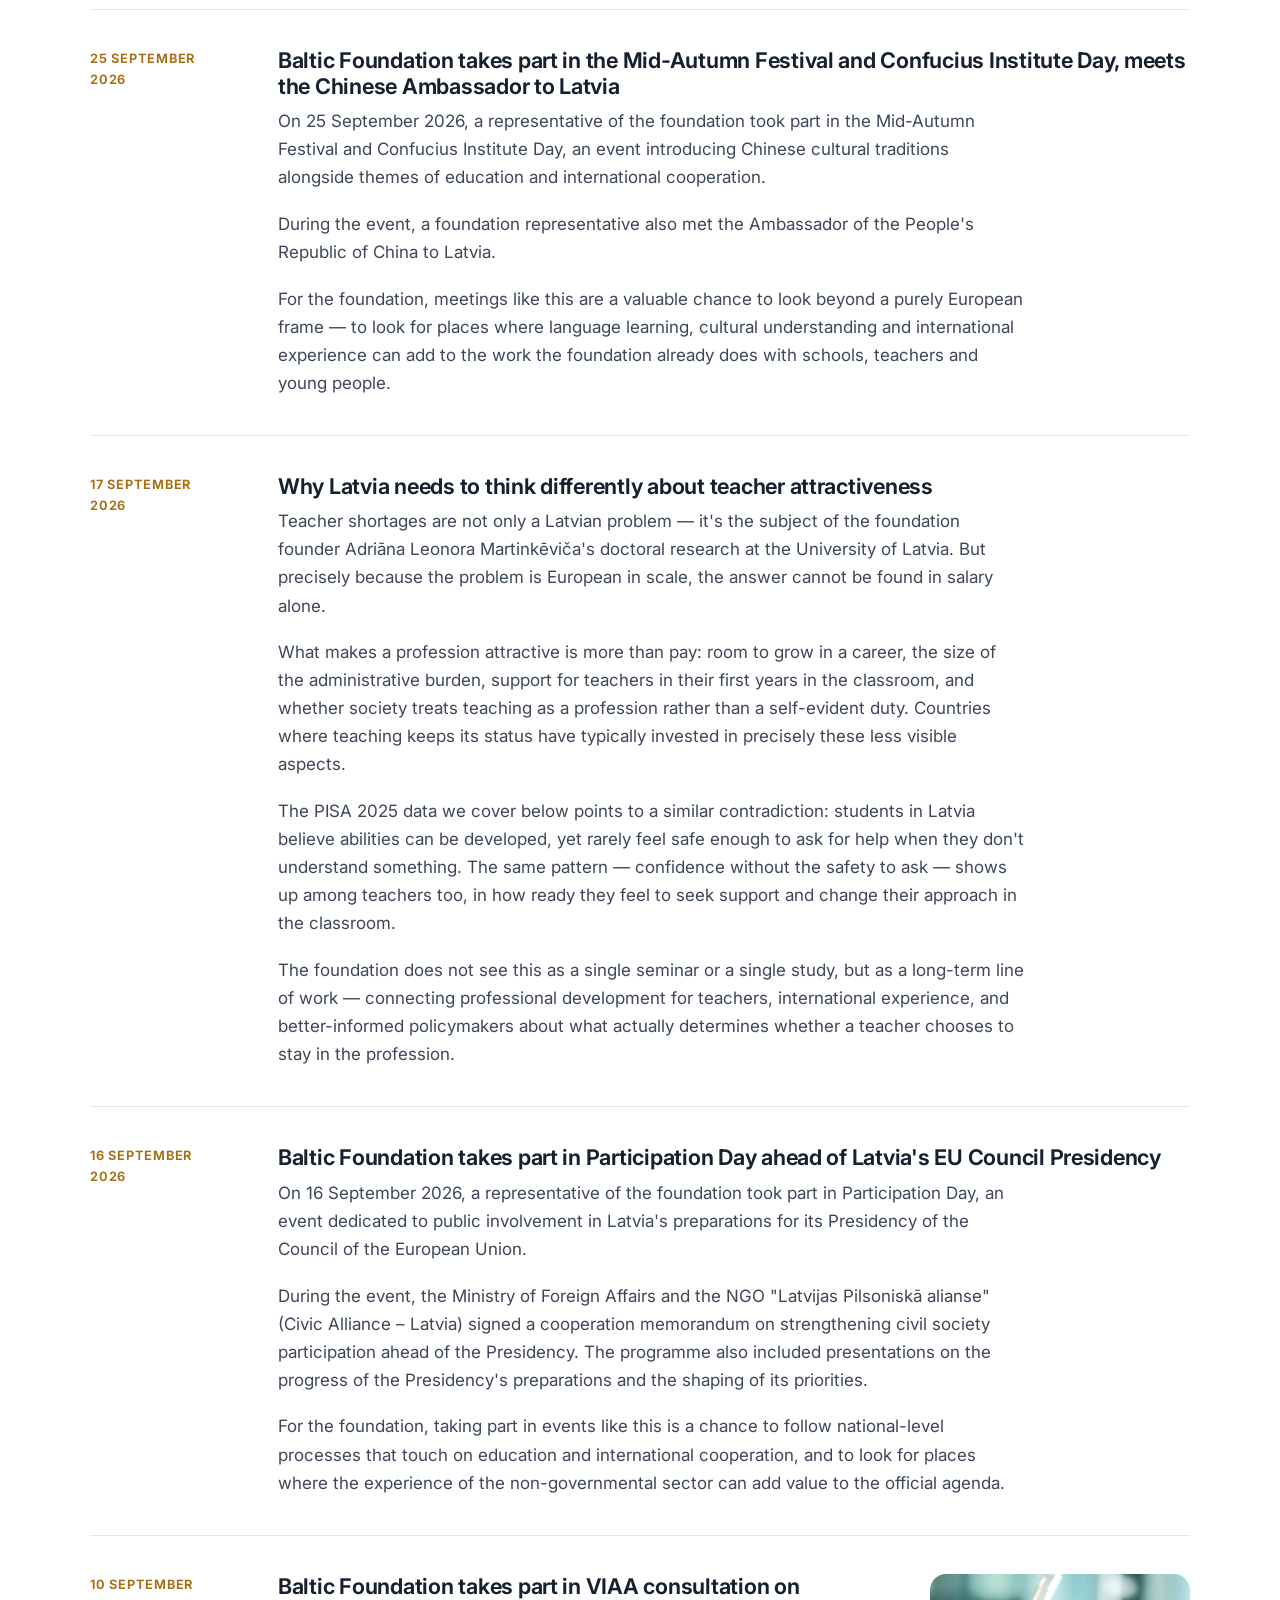
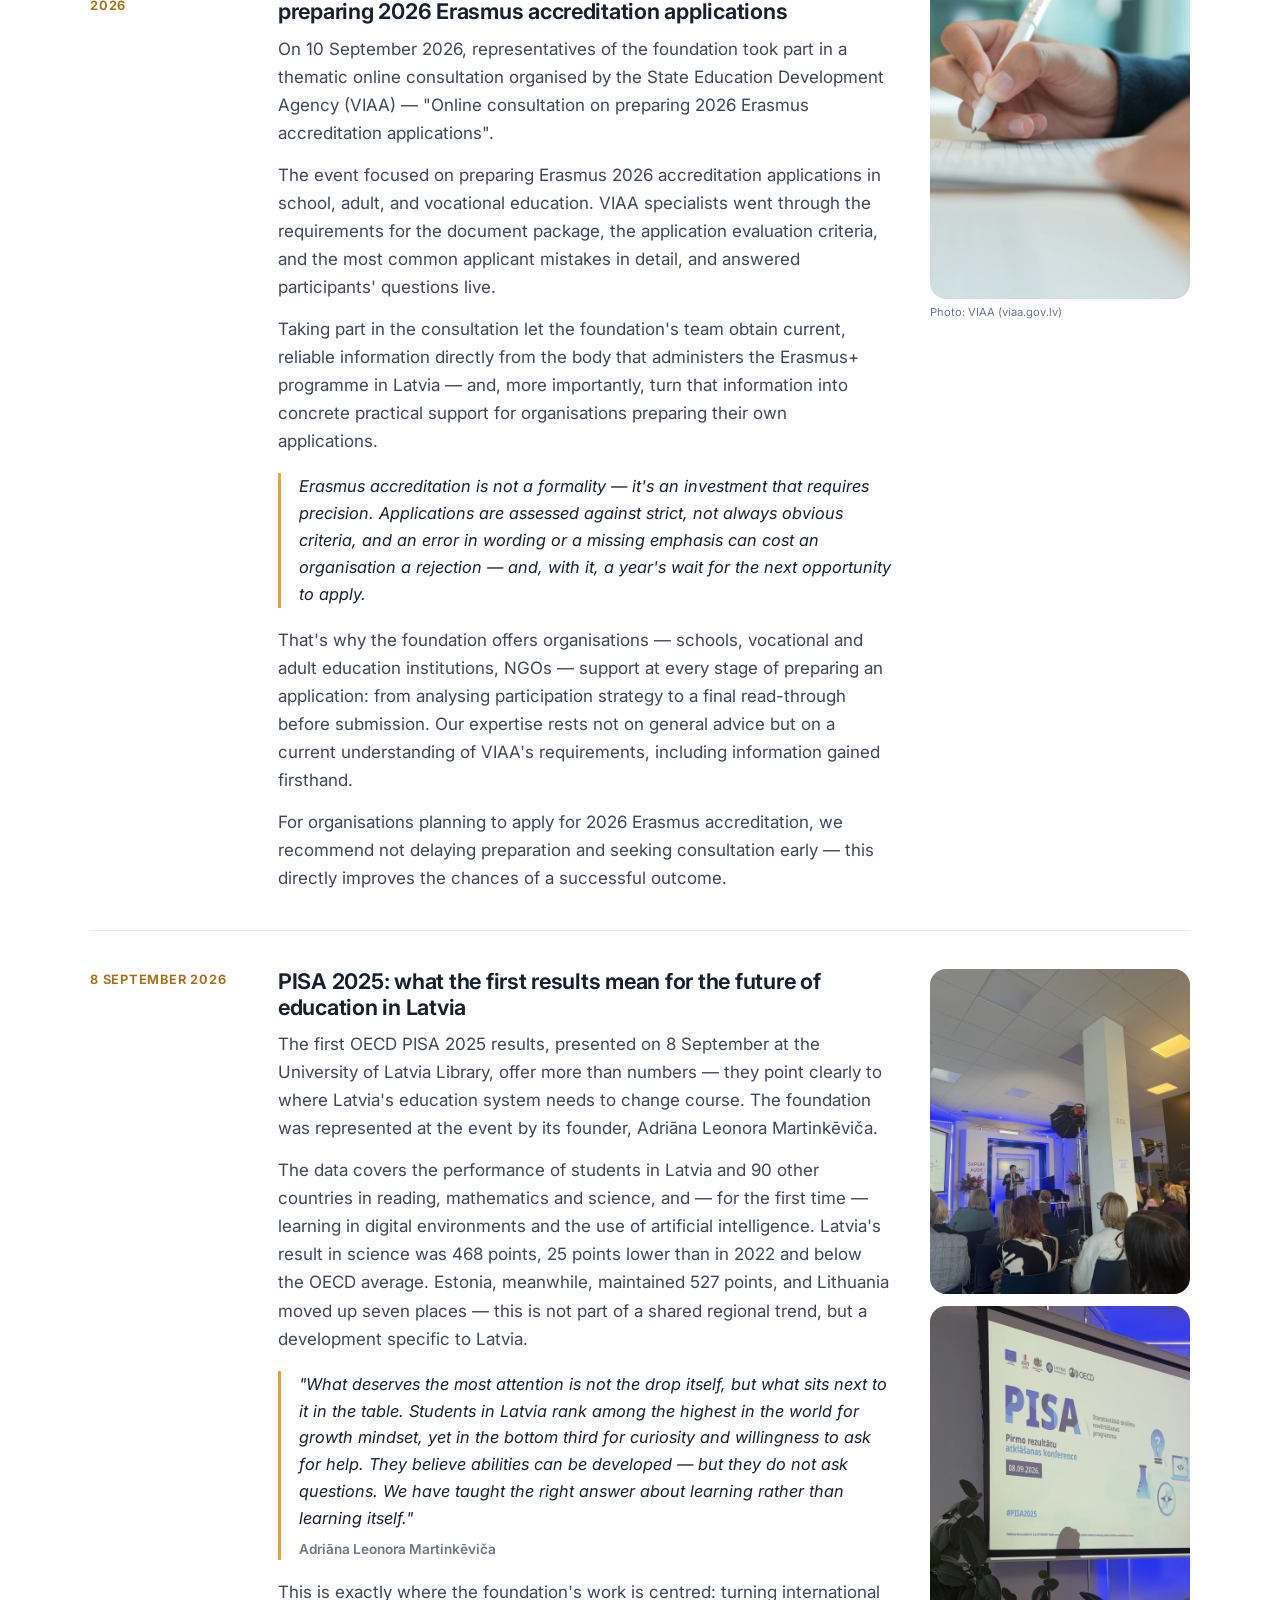
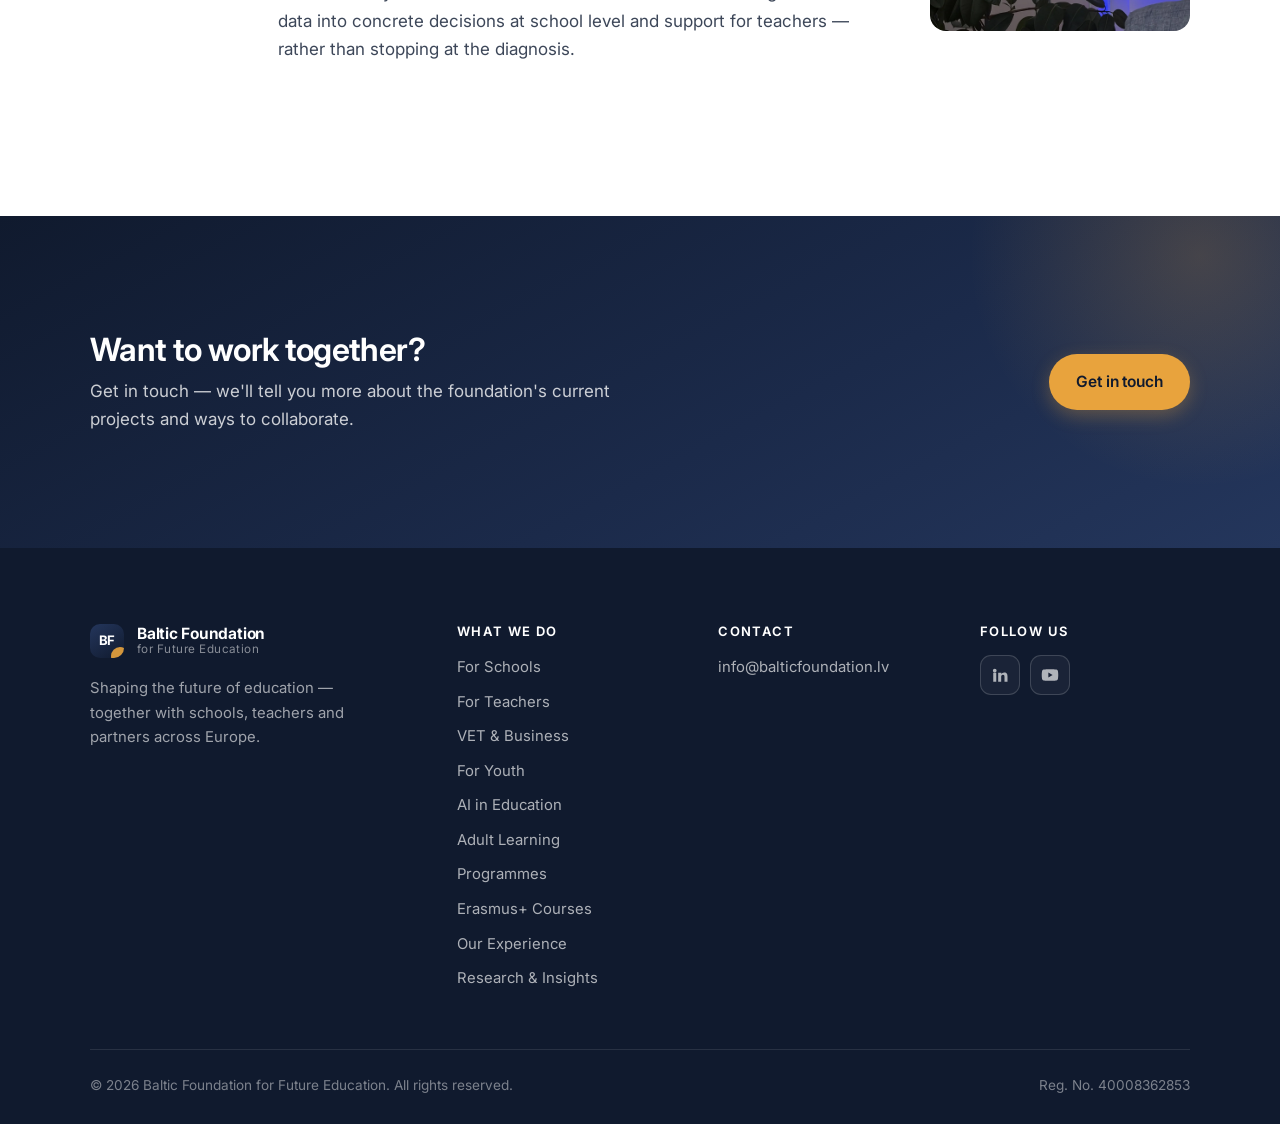
==== commit 171de445: "Redesign the "What we do" dropdown: fixed-height trigger, richer panel Rebuilt per detailed feedback" ====
--- a/aktualitates.html
+++ b/aktualitates.html
@@ -49,11 +49,41 @@
           <svg viewBox="0 0 24 24" fill="none" stroke="currentColor" stroke-width="2" stroke-linecap="round" stroke-linejoin="round"><path d="m6 9 6 6 6-6"/></svg>
         </button>
         <div class="nav-dropdown__menu">
-          <a href="index.html#skolam"     data-i18n="nav.schools">Skolām</a>
-          <a href="index.html#pedagogiem" data-i18n="nav.teachers">Pedagogiem</a>
-          <a href="index.html#jauniesiem" data-i18n="nav.youth">Jauniešiem</a>
-          <a href="index.html#ai"         data-i18n="nav.ai">AI izglītībā</a>
-          <a href="pieredze.html" data-i18n="nav.experience">Mūsu pieredze</a>
+          <a class="nav-dropdown__item" href="index.html#skolam">
+            <span class="nav-dropdown__item-text">
+              <span class="nav-dropdown__item-title" data-i18n="nav.schools">Skolām</span>
+              <span class="nav-dropdown__item-desc" data-i18n="nav.dropdown.schools.desc">Partnerības, projekti un skolas attīstība</span>
+            </span>
+            <svg class="nav-dropdown__item-arrow" viewBox="0 0 24 24" fill="none" stroke="currentColor" stroke-width="2" stroke-linecap="round" stroke-linejoin="round"><path d="M5 12h14M13 6l6 6-6 6"/></svg>
+          </a>
+          <a class="nav-dropdown__item" href="index.html#pedagogiem">
+            <span class="nav-dropdown__item-text">
+              <span class="nav-dropdown__item-title" data-i18n="nav.teachers">Pedagogiem</span>
+              <span class="nav-dropdown__item-desc" data-i18n="nav.dropdown.teachers.desc">Profesionālā pilnveide un mācību resursi</span>
+            </span>
+            <svg class="nav-dropdown__item-arrow" viewBox="0 0 24 24" fill="none" stroke="currentColor" stroke-width="2" stroke-linecap="round" stroke-linejoin="round"><path d="M5 12h14M13 6l6 6-6 6"/></svg>
+          </a>
+          <a class="nav-dropdown__item" href="index.html#jauniesiem">
+            <span class="nav-dropdown__item-text">
+              <span class="nav-dropdown__item-title" data-i18n="nav.youth">Jauniešiem</span>
+              <span class="nav-dropdown__item-desc" data-i18n="nav.dropdown.youth.desc">Līdzdalība, debates un starptautiskas iespējas</span>
+            </span>
+            <svg class="nav-dropdown__item-arrow" viewBox="0 0 24 24" fill="none" stroke="currentColor" stroke-width="2" stroke-linecap="round" stroke-linejoin="round"><path d="M5 12h14M13 6l6 6-6 6"/></svg>
+          </a>
+          <a class="nav-dropdown__item" href="index.html#ai">
+            <span class="nav-dropdown__item-text">
+              <span class="nav-dropdown__item-title" data-i18n="nav.ai">AI izglītībā</span>
+              <span class="nav-dropdown__item-desc" data-i18n="nav.dropdown.ai.desc">Apmācības, pratība un izglītības inovācijas</span>
+            </span>
+            <svg class="nav-dropdown__item-arrow" viewBox="0 0 24 24" fill="none" stroke="currentColor" stroke-width="2" stroke-linecap="round" stroke-linejoin="round"><path d="M5 12h14M13 6l6 6-6 6"/></svg>
+          </a>
+          <a class="nav-dropdown__item" href="pieredze.html">
+            <span class="nav-dropdown__item-text">
+              <span class="nav-dropdown__item-title" data-i18n="nav.experience">Mūsu pieredze</span>
+              <span class="nav-dropdown__item-desc" data-i18n="nav.dropdown.experience.desc">Projekti, partnerības un iepriekšējais darbs</span>
+            </span>
+            <svg class="nav-dropdown__item-arrow" viewBox="0 0 24 24" fill="none" stroke="currentColor" stroke-width="2" stroke-linecap="round" stroke-linejoin="round"><path d="M5 12h14M13 6l6 6-6 6"/></svg>
+          </a>
         </div>
       </div>
       <a href="erasmus-kursi.html" data-i18n="nav.courses">Erasmus+ kursi</a>
--- a/assets/css/styles.css
+++ b/assets/css/styles.css
@@ -173,34 +173,52 @@
 }
 .nav a:hover { color: var(--navy); background: var(--bg-alt); }
 
-/* "What we do" dropdown */
-.nav-dropdown { position: relative; }
+/* "What we do" dropdown — the trigger must box-model identically to a plain
+   .nav link (same font/padding/line-height/display) so swapping <a> for
+   <button> never changes the header's height; the panel is purely
+   position:absolute, so opening it can never push the hero down. */
+.nav-dropdown { position: relative; display: flex; }
 .nav-dropdown__trigger {
-  display: flex; align-items: center; gap: 5px; padding: 7px 2px; border-radius: 8px;
-  font: inherit; font-size: 15px; letter-spacing: -0.01em; white-space: nowrap;
-  font-weight: 550; color: var(--body); background: none; border: 0; cursor: pointer;
+  display: inline-flex; align-items: center; gap: 5px;
+  padding: 7px 2px; margin: 0; border-radius: 8px; border: 0;
+  font: inherit; font-size: 15px; line-height: inherit; letter-spacing: -0.01em; white-space: nowrap;
+  font-weight: 550; color: var(--body); background: none;
+  appearance: none; -webkit-appearance: none; cursor: pointer;
   transition: color .18s var(--ease), background-color .18s var(--ease);
 }
 .nav-dropdown__trigger:hover,
 .nav-dropdown.is-open .nav-dropdown__trigger { color: var(--navy); background: var(--bg-alt); }
-.nav-dropdown__trigger svg { width: 13px; height: 13px; transition: transform .18s var(--ease); }
+.nav-dropdown__trigger svg { width: 9px; height: 9px; flex: none; stroke-width: 3; transition: transform .18s var(--ease); }
 .nav-dropdown.is-open .nav-dropdown__trigger svg { transform: rotate(180deg); }
+
 .nav-dropdown__menu {
-  position: absolute; top: calc(100% + 8px); left: 0; min-width: 230px;
-  background: #fff; border: 1px solid var(--line); border-radius: var(--radius-sm);
-  box-shadow: var(--shadow-lg); padding: 8px; display: grid; gap: 2px;
-  opacity: 0; visibility: hidden; transform: translateY(4px);
+  position: absolute; top: calc(100% + 10px); left: 0; width: min(400px, 92vw);
+  background: #fff; border: 1px solid rgba(16, 26, 46, .07); border-radius: 16px;
+  box-shadow: 0 14px 32px rgba(16, 26, 46, .12), 0 2px 10px rgba(16, 26, 46, .05);
+  padding: 10px; display: grid; gap: 1px;
+  opacity: 0; visibility: hidden; pointer-events: none; transform: translateY(6px);
   transition: opacity .16s var(--ease), transform .16s var(--ease), visibility .16s;
-  z-index: 40;
-}
-.nav-dropdown__menu a {
-  display: block; padding: 9px 12px; border-radius: 7px; font-size: .92rem;
-  font-weight: 540; color: var(--body); text-decoration: none;
-}
-.nav-dropdown__menu a:hover { color: var(--navy); background: var(--bg-alt); }
+  z-index: 50;
+}
 .nav-dropdown:hover .nav-dropdown__menu,
 .nav-dropdown:focus-within .nav-dropdown__menu,
-.nav-dropdown.is-open .nav-dropdown__menu { opacity: 1; visibility: visible; transform: translateY(0); }
+.nav-dropdown.is-open .nav-dropdown__menu { opacity: 1; visibility: visible; pointer-events: auto; transform: translateY(0); }
+
+.nav-dropdown__item {
+  display: flex; align-items: center; justify-content: space-between; gap: 14px;
+  padding: 11px 14px; border-radius: 11px; text-decoration: none;
+  transition: background-color .15s var(--ease);
+}
+.nav-dropdown__item:hover { background: var(--bg-alt); }
+.nav-dropdown__item-text { display: grid; gap: 2px; min-width: 0; }
+.nav-dropdown__item-title { font-size: .95rem; font-weight: 640; color: var(--ink); letter-spacing: -0.01em; }
+.nav-dropdown__item-desc { font-size: .79rem; color: var(--muted); line-height: 1.35; }
+.nav-dropdown__item-arrow {
+  flex: none; width: 15px; height: 15px; color: var(--amber-deep);
+  opacity: 0; transform: translateX(-4px);
+  transition: opacity .15s var(--ease), transform .15s var(--ease);
+}
+.nav-dropdown__item:hover .nav-dropdown__item-arrow { opacity: 1; transform: translateX(0); }
 
 .header__actions { display: flex; align-items: center; gap: 12px; flex: none; }
 
@@ -936,6 +954,32 @@
 .trainer__facts li { position: relative; padding-left: 22px; font-size: .94rem; color: var(--body); }
 .trainer__facts li::before { content: ""; position: absolute; left: 0; top: .6em; width: 6px; height: 6px; border-radius: 50%; background: var(--amber); }
 
+/* --- Editorial photo placements (course pages) ---------------------------------
+   Reserved, ready-to-use containers for real photography once it exists.
+   Fixed aspect-ratio + object-fit:cover means dropping in any reasonably-sized
+   image "just works" without further layout changes — no redesign needed when
+   assets arrive, only uncommenting the markup and setting a real src. ---------- */
+.editorial-photo {
+  aspect-ratio: 21 / 9; border-radius: var(--radius-lg); overflow: hidden;
+  background: var(--bg-alt); box-shadow: var(--shadow);
+}
+.editorial-photo img { width: 100%; height: 100%; object-fit: cover; display: block; }
+
+.photo-break { aspect-ratio: 16 / 7; border-radius: var(--radius); overflow: hidden; margin: 4px 0 18px; }
+.photo-break img { width: 100%; height: 100%; object-fit: cover; display: block; }
+
+.riga-gallery { display: grid; grid-template-columns: 1.4fr 1fr; grid-template-rows: 1fr 1fr; gap: 14px; }
+.riga-gallery__item { border-radius: var(--radius); overflow: hidden; background: var(--bg-alt); }
+.riga-gallery__item img { width: 100%; height: 100%; object-fit: cover; display: block; }
+.riga-gallery__item--main { grid-row: 1 / 3; aspect-ratio: 4 / 5; }
+.riga-gallery__item--sub { aspect-ratio: 16 / 10; }
+
+@media (max-width: 760px) {
+  .editorial-photo { aspect-ratio: 4 / 3; }
+  .riga-gallery { grid-template-columns: 1fr; grid-template-rows: none; }
+  .riga-gallery__item--main { grid-row: auto; aspect-ratio: 16 / 10; }
+}
+
 /* --- Hook / pitch questions -------------------------------------------------- */
 .course-hook { display: grid; gap: 14px; max-width: 62ch; margin: 0 auto; }
 .course-hook p { font-size: clamp(1.1rem, 2.2vw, 1.4rem); font-weight: 560; color: var(--ink); letter-spacing: -.01em; line-height: 1.4; }
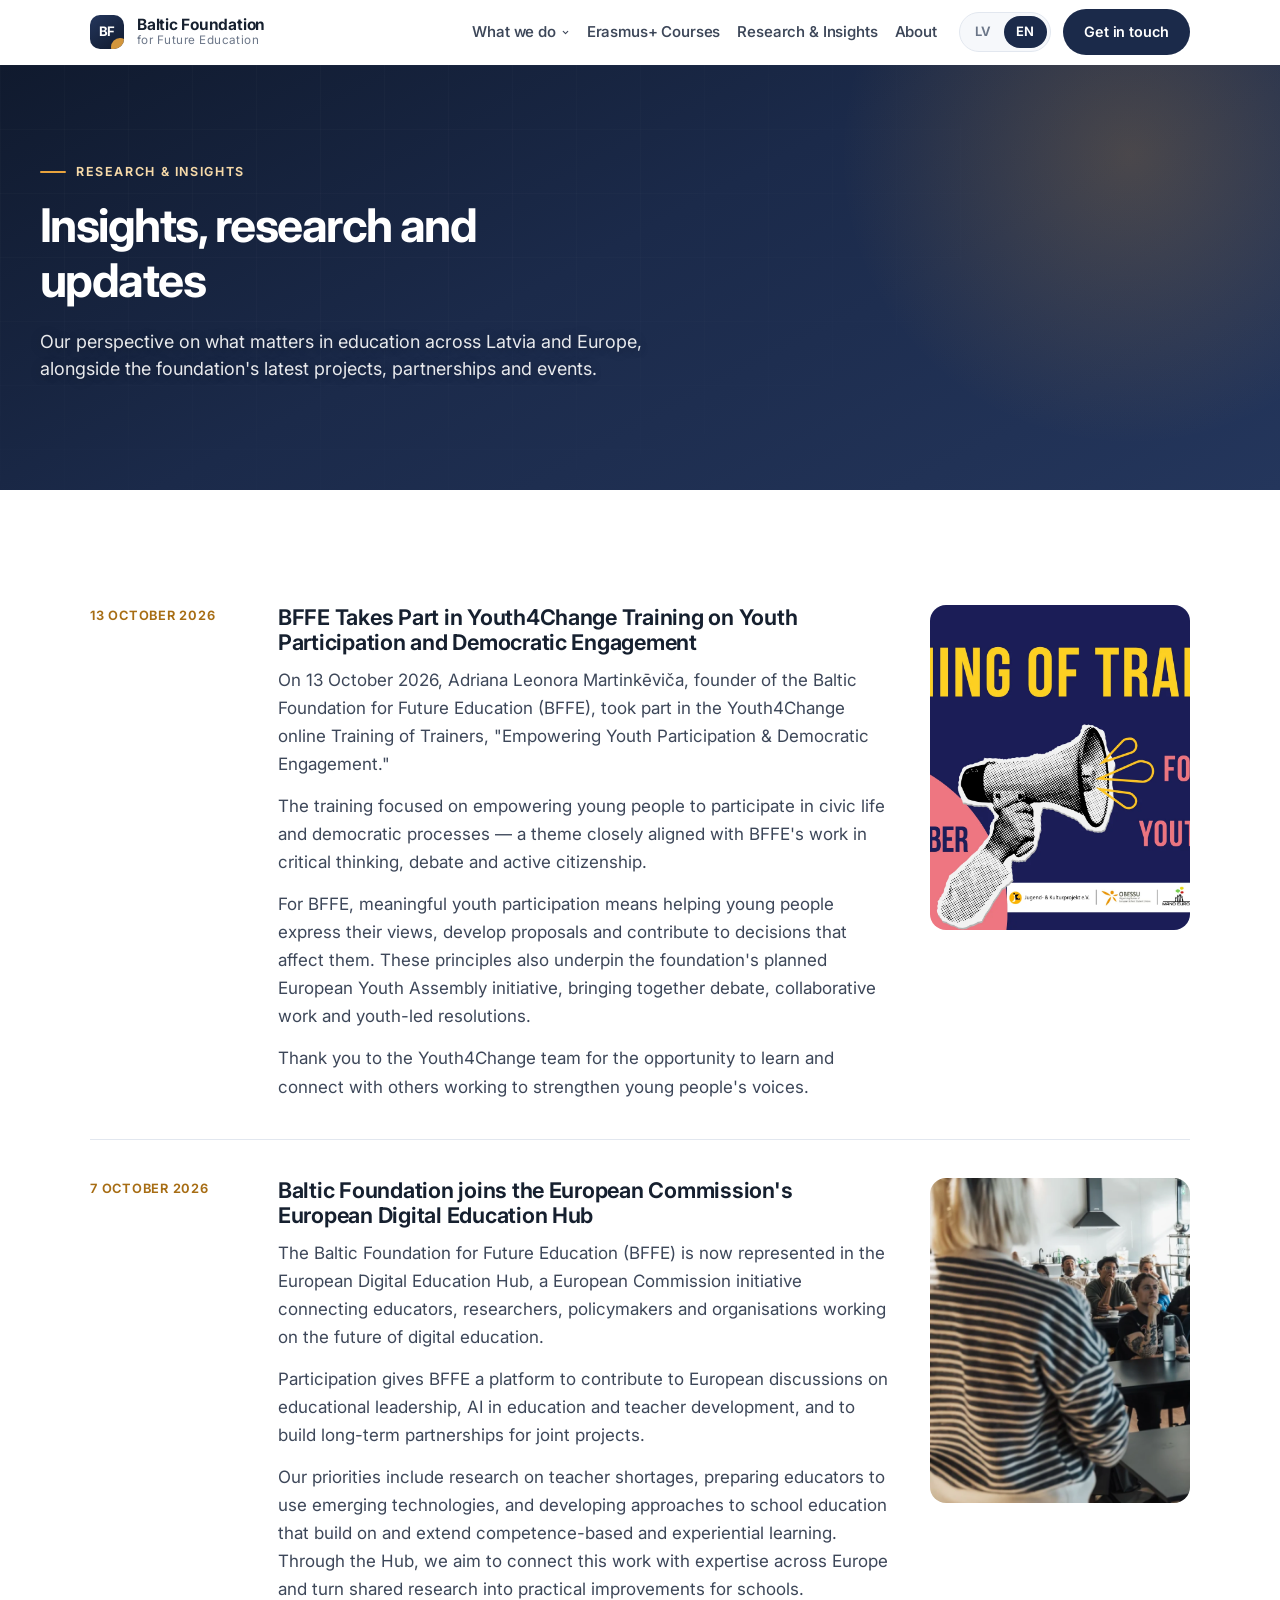
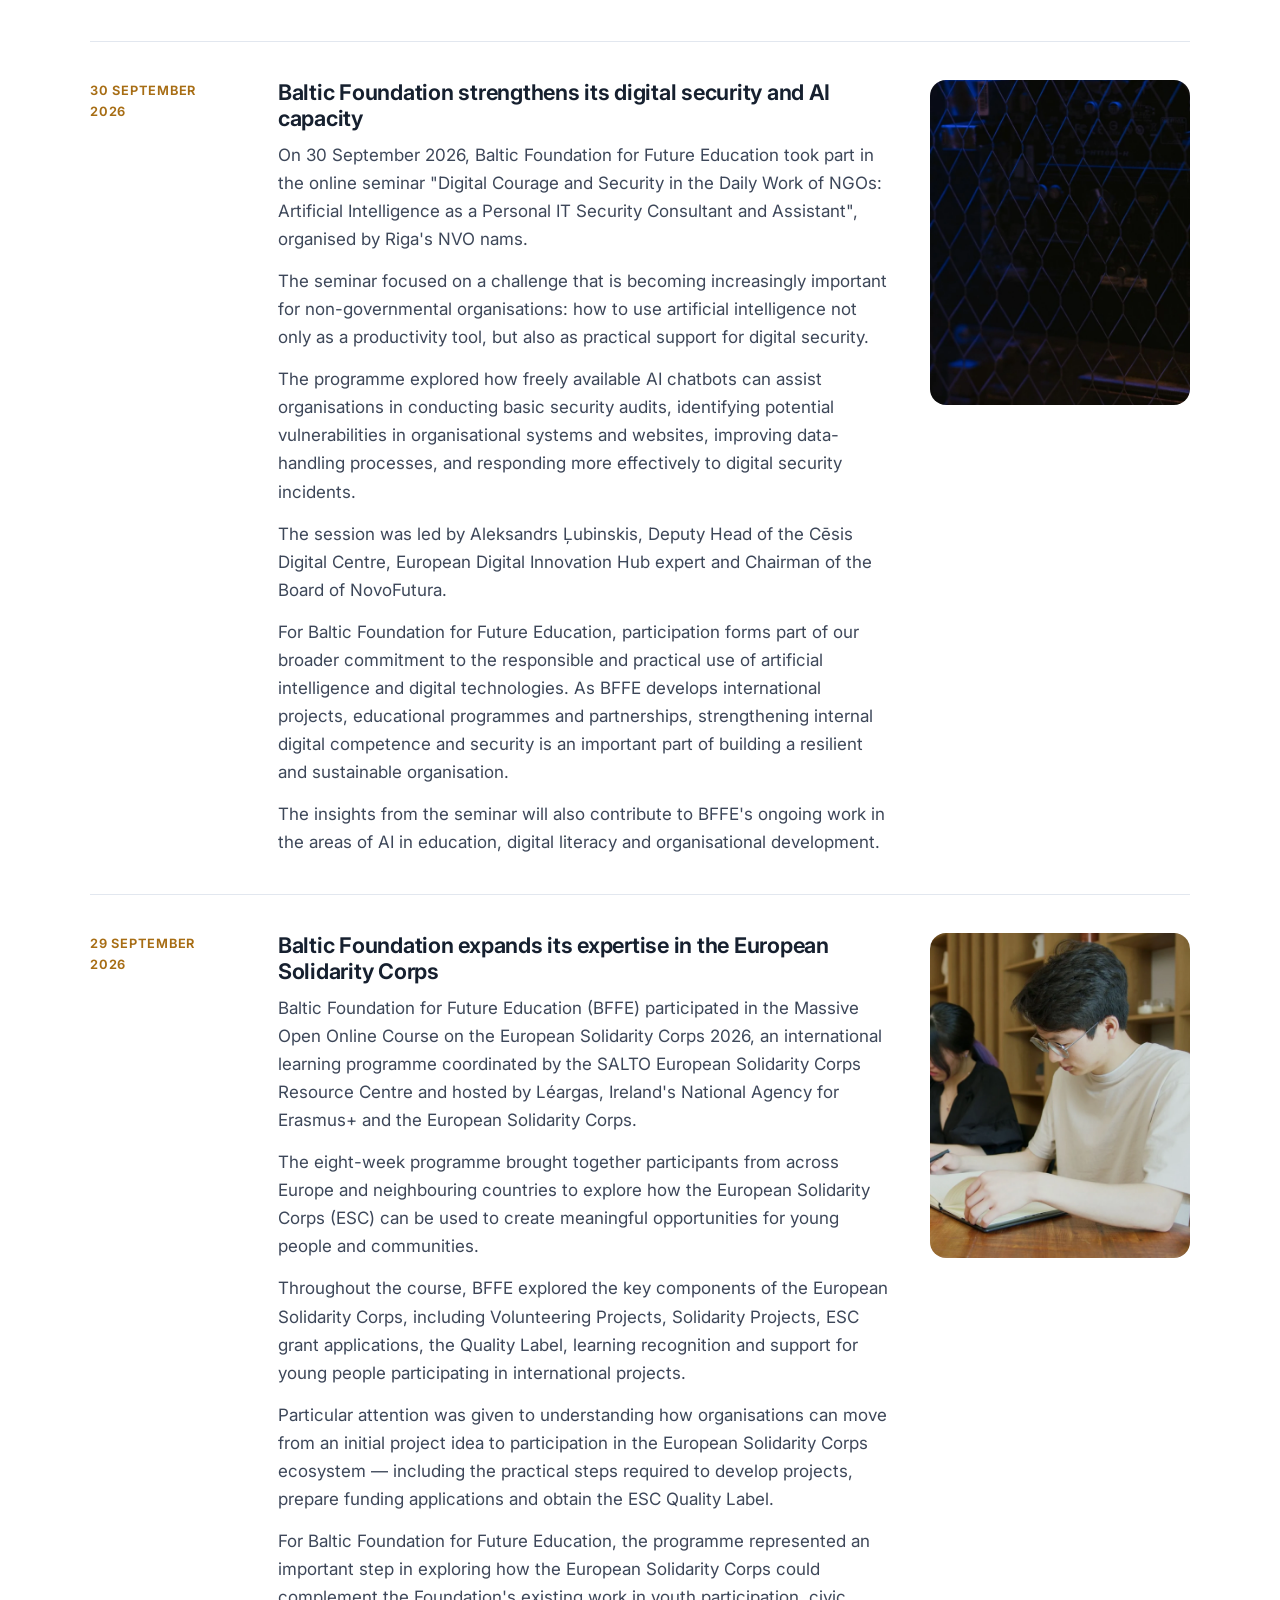
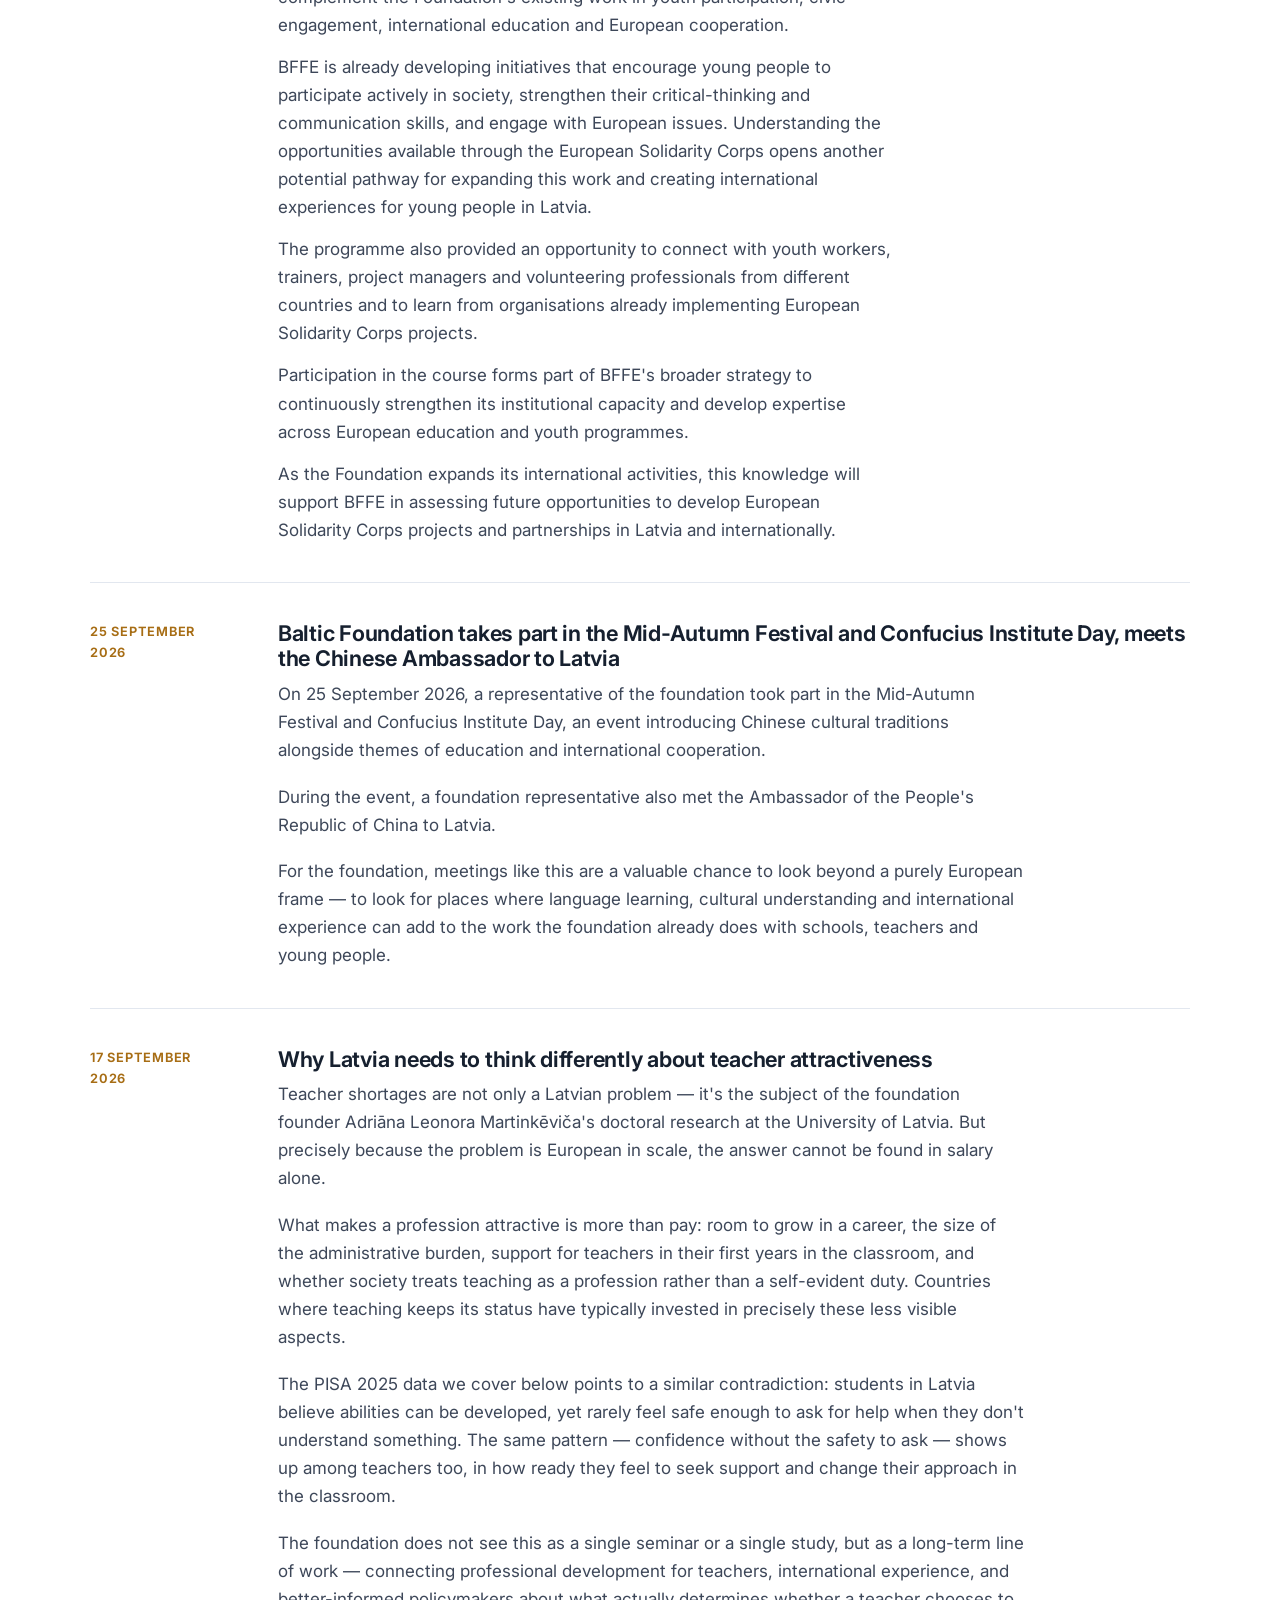
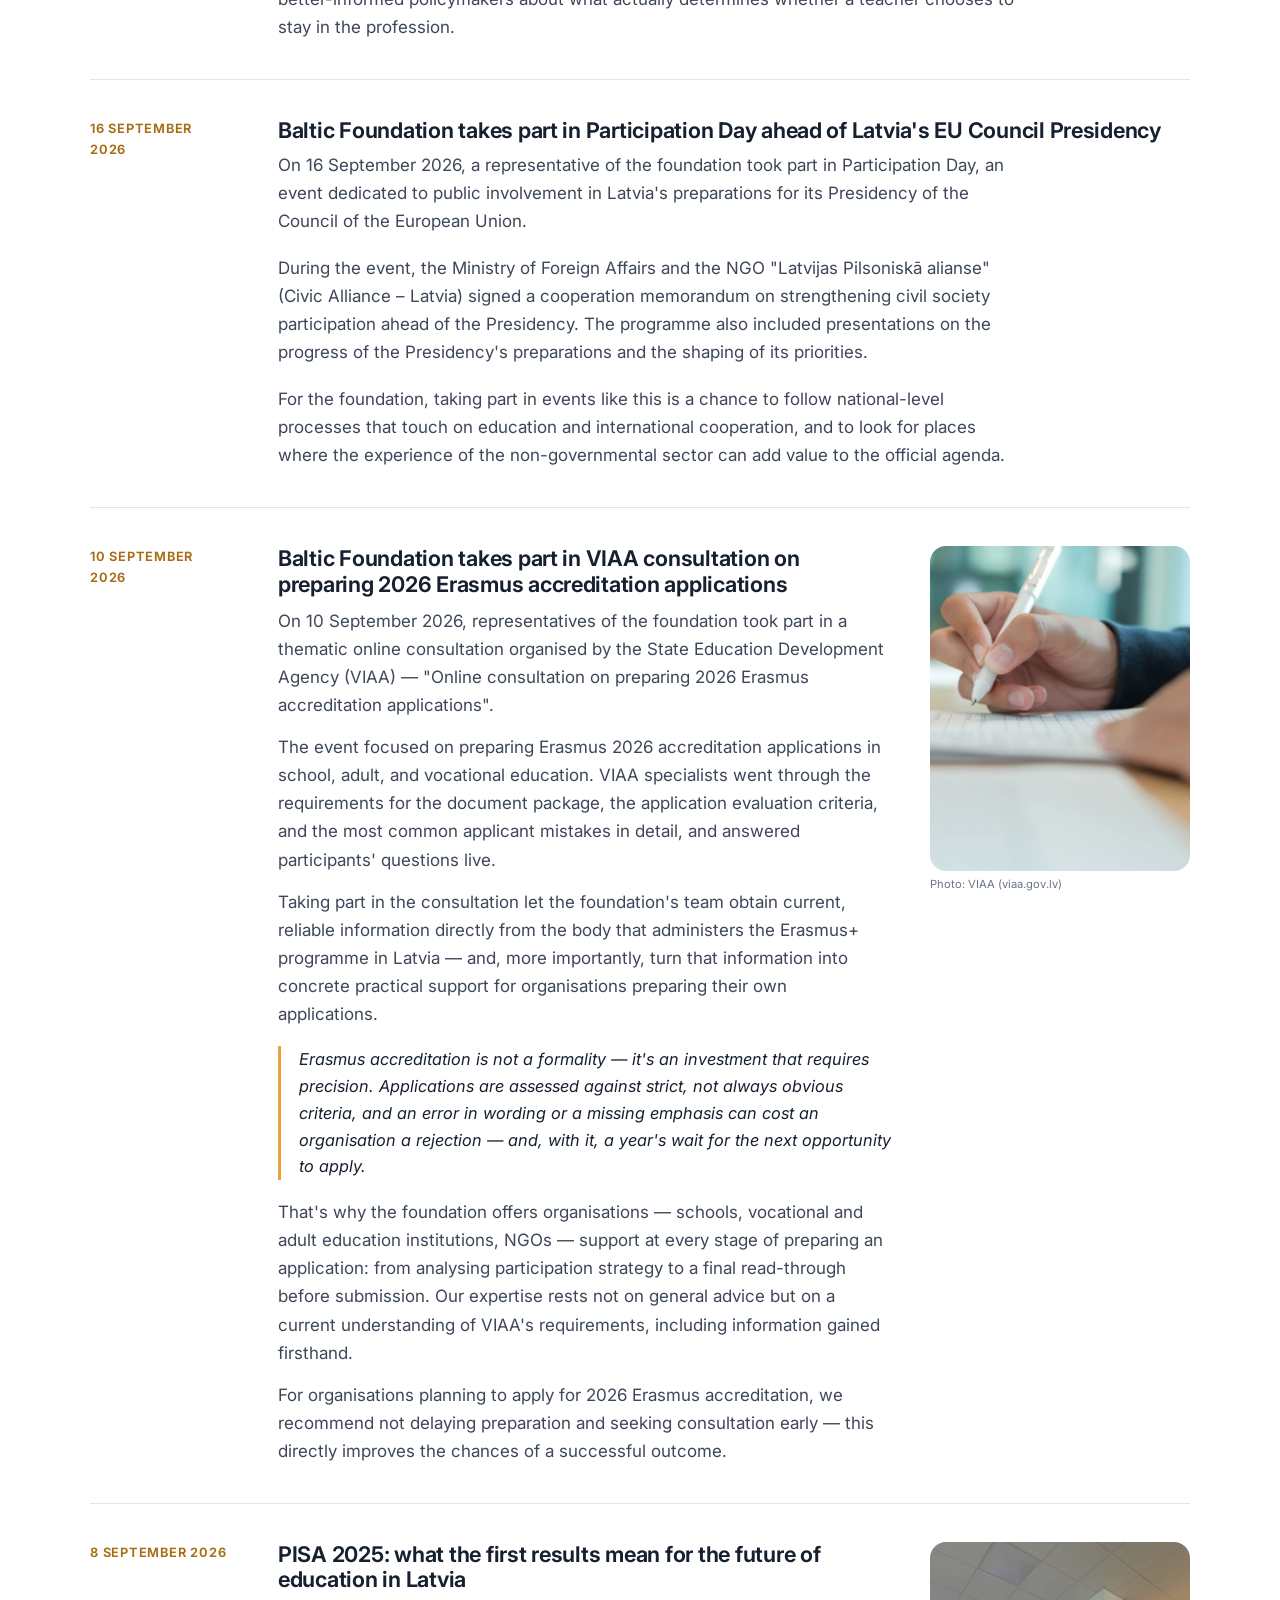
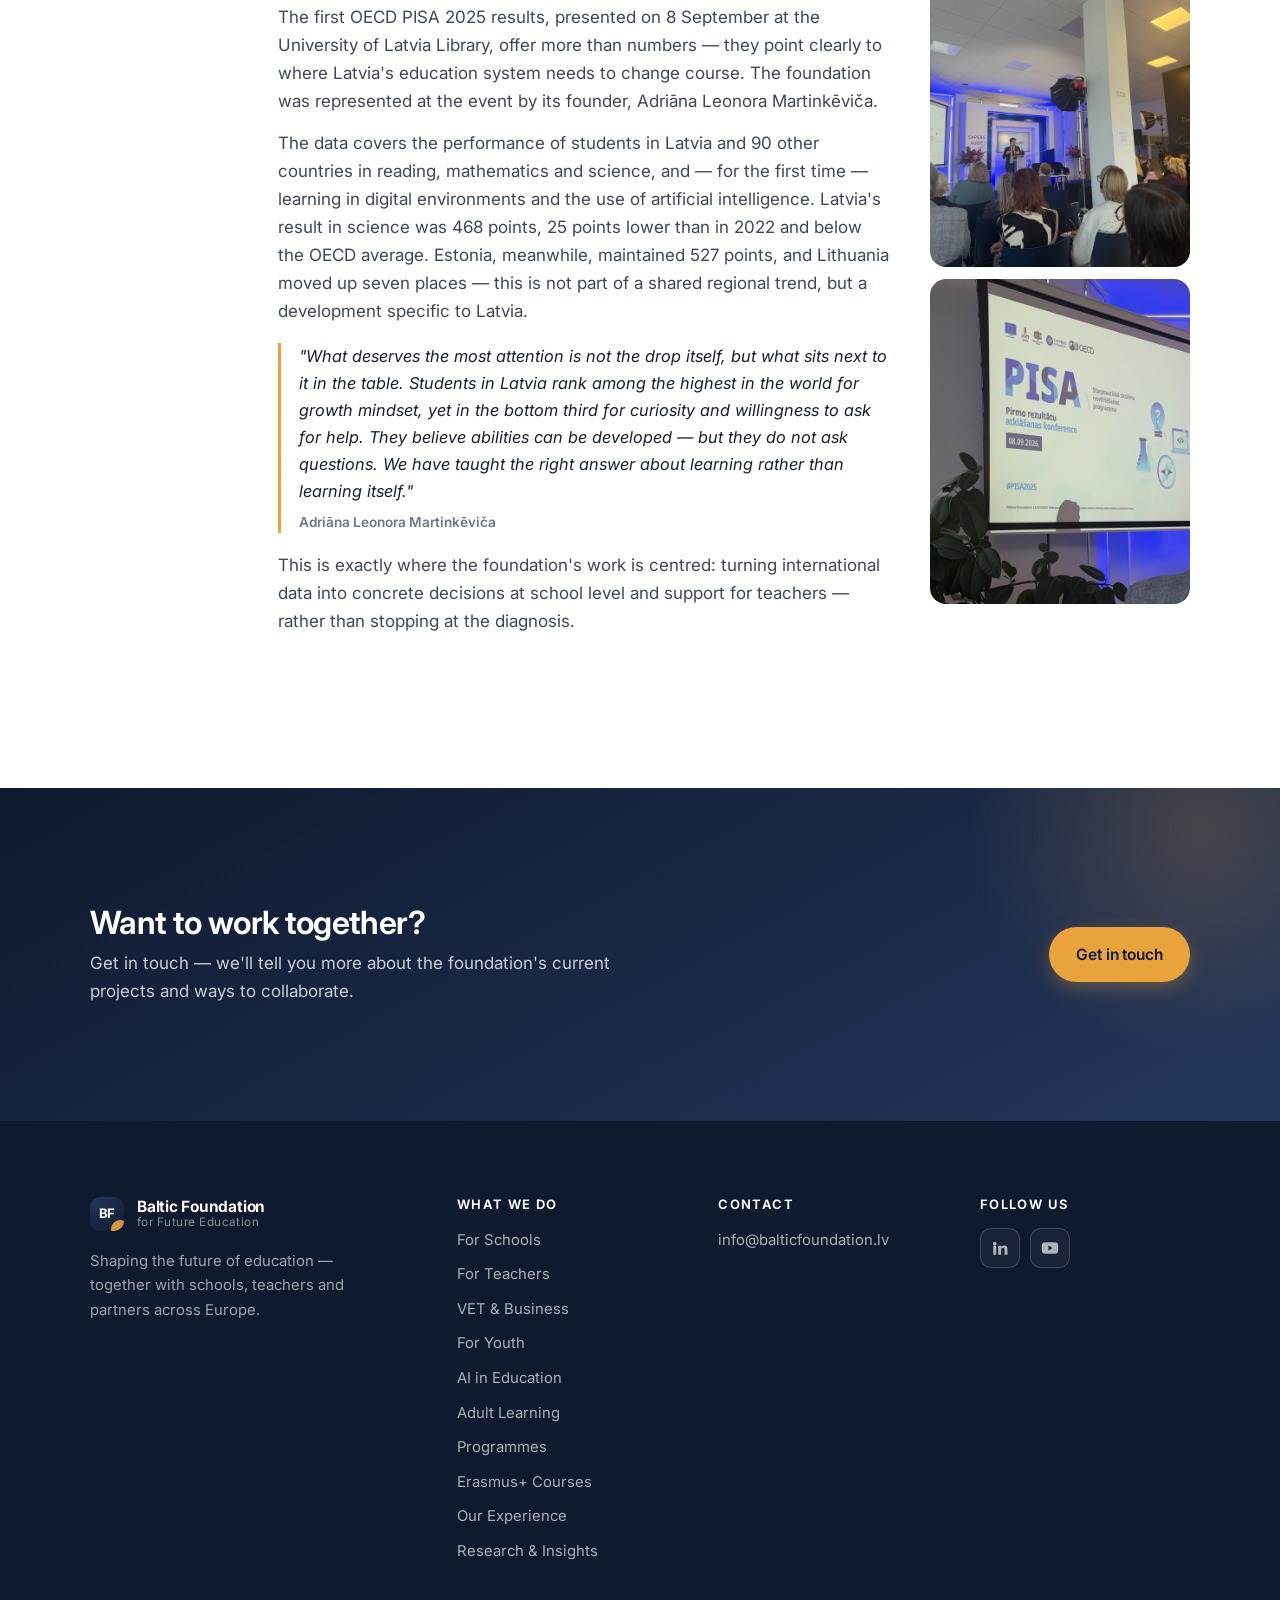
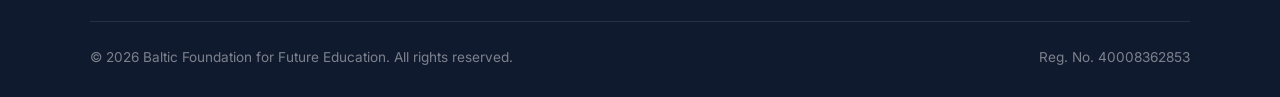
==== commit 9043cbfc: "Add news item: BFFE at Youth4Change Training of Trainers New top news item (13 Oct 2026) on youth pa" ====
--- a/aktualitates.html
+++ b/aktualitates.html
@@ -140,140 +140,158 @@
     <div class="news-list">
 
       <article class="news-item">
-        <span class="news-item__date" data-i18n="aktualitates.item1.date">2026. gada 7. oktobris</span>
-        <div class="news-item__content">
-          <div class="news-item__text">
-            <h3 data-i18n="aktualitates.item1.title">BFFE pievienojas Eiropas Komisijas Eiropas Digitālās izglītības centram</h3>
-            <p data-i18n="aktualitates.item1.p1">Baltic Foundation for Future Education (BFFE) tagad ir pārstāvēts Eiropas Digitālās izglītības centrā (European Digital Education Hub) — Eiropas Komisijas iniciatīvā, kas apvieno pedagogus, pētniekus, politikas veidotājus un organizācijas, kuras strādā pie digitālās izglītības nākotnes.</p>
-            <p data-i18n="aktualitates.item1.p2">Dalība sniedz BFFE platformu, lai iesaistītos Eiropas diskusijās par izglītības vadību, AI izglītībā un pedagogu profesionālo attīstību, kā arī veidotu ilgtermiņa partnerības kopīgiem projektiem.</p>
-            <p data-i18n="aktualitates.item1.p3">Mūsu prioritātes ietver pētniecību par skolotāju trūkumu, pedagogu sagatavošanu jaunāko tehnoloģiju lietošanai un pieejas izstrādi skolas izglītībai, kas balstās uz kompetencēs balstītu un pieredzē balstītu mācīšanos un to paplašina. Caur centru mēs vēlamies savienot šo darbu ar ekspertīzi visā Eiropā un pārvērst kopīgu pētniecību praktiskos uzlabojumos skolām.</p>
-          </div>
-          <div class="news-item__media">
-            <div class="news-item__photo">
-              <img src="assets/img/aktualitates-digital-education-hub.webp" data-i18n-alt="aktualitates.item1.image.alt" alt="Lektore uzrunā pedagogu grupu semināra telpā" width="1200" height="1500" loading="lazy" decoding="async">
-            </div>
-          </div>
-        </div>
-      </article>
-
-      <article class="news-item">
-        <span class="news-item__date" data-i18n="aktualitates.item2.date">2026. gada 30. septembris</span>
-        <div class="news-item__content">
-          <div class="news-item__text">
-            <h3 data-i18n="aktualitates.item2.title">Fonds stiprina digitālo drošību un mākslīgā intelekta kompetenci</h3>
-            <p data-i18n="aktualitates.item2.p1">2026. gada 30. septembrī Baltic Foundation for Future Education piedalījās Rīgas NVO nama rīkotajā tiešsaistes seminārā "Digitālā drosme un drošība NVO ikdienas darbā: mākslīgais intelekts kā personīgais IT drošības konsultants un asistents".</p>
-            <p data-i18n="aktualitates.item2.p2">Seminārs pievērsās jautājumam, kas nevalstiskajām organizācijām kļūst arvien nozīmīgāks — kā izmantot mākslīgo intelektu ne tikai produktivitātes uzlabošanai, bet arī kā praktisku atbalstu digitālajai drošībai.</p>
-            <p data-i18n="aktualitates.item2.p3">Programmā tika aplūkots, kā brīvi pieejami AI tērzēšanas rīki var palīdzēt organizācijām veikt pamata drošības auditus, atpazīt iespējamās ievainojamības organizācijas sistēmās un tīmekļa vietnēs, uzlabot datu apstrādes procesus un efektīvāk reaģēt uz digitālās drošības incidentiem.</p>
-            <p data-i18n="aktualitates.item2.p4">Semināru vadīja Aleksandrs Ļubinskis — Cēsu Digitālā centra vadītāja vietnieks, Eiropas Digitālās inovācijas centra (EDIH) eksperts un biedrības "NovoFutura" valdes priekšsēdētājs.</p>
-            <p data-i18n="aktualitates.item2.p5">Baltic Foundation for Future Education dalība šajā seminārā ir daļa no mūsu plašākās apņemšanās atbildīgi un praktiski izmantot mākslīgo intelektu un digitālās tehnoloģijas. Attīstot starptautiskus projektus, izglītības programmas un partnerības, iekšējās digitālās kompetences un drošības stiprināšana ir svarīga noturīgas un ilgtspējīgas organizācijas veidošanas sastāvdaļa.</p>
-            <p data-i18n="aktualitates.item2.p6">Semināra atziņas papildinās arī fonda ilgtermiņa darbu AI izglītībā, digitālās pratības un organizācijas attīstības jomās.</p>
-          </div>
-          <div class="news-item__media">
-            <div class="news-item__photo">
-              <img src="assets/img/aktualitates-digital-security.webp" data-i18n-alt="aktualitates.item2.image.alt" alt="Tīkla režģis pār apgaismotu elektronikas plati — digitālās drošības simbols" width="1200" height="1500" loading="lazy" decoding="async">
-            </div>
-          </div>
-        </div>
-      </article>
-
-      <article class="news-item">
-        <span class="news-item__date" data-i18n="aktualitates.item3.date">2026. gada 29. septembris</span>
-        <div class="news-item__content">
-          <div class="news-item__text">
-            <h3 data-i18n="aktualitates.item3.title">Fonds paplašina ekspertīzi Eiropas Solidaritātes korpusa jomā</h3>
-            <p data-i18n="aktualitates.item3.p1">Baltic Foundation for Future Education (BFFE) piedalījās masveida atvērtajā tiešsaistes kursā (MOOC) par Eiropas Solidaritātes korpusu 2026 — starptautiskā mācību programmā, ko koordinē SALTO Eiropas Solidaritātes korpusa resursu centrs un rīko Léargas, Īrijas Erasmus+ un Eiropas Solidaritātes korpusa Nacionālā aģentūra.</p>
-            <p data-i18n="aktualitates.item3.p2">Astoņu nedēļu programma pulcēja dalībniekus no visas Eiropas un kaimiņvalstīm, lai izpētītu, kā Eiropas Solidaritātes korpuss (ESK) var radīt jēgpilnas iespējas jauniešiem un kopienām.</p>
-            <p data-i18n="aktualitates.item3.p3">Kursa laikā BFFE iepazina Eiropas Solidaritātes korpusa galvenās sastāvdaļas, tostarp brīvprātīgā darba projektus, solidaritātes projektus, ESK granta pieteikumus, kvalitātes zīmi (Quality Label), mācīšanās rezultātu atzīšanu un atbalstu jauniešiem, kas piedalās starptautiskos projektos.</p>
-            <p data-i18n="aktualitates.item3.p4">Īpaša uzmanība tika pievērsta tam, kā organizācijas var pāriet no sākotnējas projekta idejas līdz dalībai Eiropas Solidaritātes korpusa ekosistēmā — tostarp praktiskajiem soļiem, kas nepieciešami projektu izstrādei, finansējuma pieteikumu sagatavošanai un ESK kvalitātes zīmes iegūšanai.</p>
-            <p data-i18n="aktualitates.item3.p5">Baltic Foundation for Future Education šī programma bija nozīmīgs solis, izpētot, kā Eiropas Solidaritātes korpuss varētu papildināt fonda esošo darbu jauniešu līdzdalības, pilsoniskās iesaistes, starptautiskās izglītības un Eiropas sadarbības jomā.</p>
-            <p data-i18n="aktualitates.item3.p6">BFFE jau attīsta iniciatīvas, kas mudina jauniešus aktīvi iesaistīties sabiedrībā, stiprināt kritiskās domāšanas un komunikācijas prasmes, kā arī iesaistīties Eiropas jautājumos. Izpratne par Eiropas Solidaritātes korpusa piedāvātajām iespējām paver vēl vienu potenciālu ceļu šī darba paplašināšanai un starptautiskas pieredzes radīšanai jauniešiem Latvijā.</p>
-            <p data-i18n="aktualitates.item3.p7">Programma sniedza arī iespēju sazināties ar jaunatnes darbiniekiem, treneriem, projektu vadītājiem un brīvprātīgā darba jomas profesionāļiem no dažādām valstīm un mācīties no organizācijām, kas jau īsteno Eiropas Solidaritātes korpusa projektus.</p>
-            <p data-i18n="aktualitates.item3.p8">Dalība kursā ir daļa no BFFE plašākās stratēģijas — pastāvīgi stiprināt institucionālo kapacitāti un attīstīt ekspertīzi Eiropas izglītības un jaunatnes programmu jomā.</p>
-            <p data-i18n="aktualitates.item3.p9">Paplašinot starptautisko darbību, šīs zināšanas palīdzēs BFFE izvērtēt turpmākās iespējas attīstīt Eiropas Solidaritātes korpusa projektus un partnerības Latvijā un starptautiski.</p>
-          </div>
-          <div class="news-item__media">
-            <div class="news-item__photo">
-              <img src="assets/img/aktualitates-esc-mooc.webp" data-i18n-alt="aktualitates.item3.image.alt" alt="Students strādā ar piezīmju grāmatiņu un klēpjdatoru pie koka galda kopīgā mācību telpā" width="1200" height="1500" loading="lazy" decoding="async">
-            </div>
-          </div>
-        </div>
-      </article>
-
-      <article class="news-item">
-        <span class="news-item__date" data-i18n="aktualitates.item4.date">2026. gada 25. septembris</span>
+        <span class="news-item__date" data-i18n="aktualitates.item1.date">2026. gada 13. oktobris</span>
+        <div class="news-item__content">
+          <div class="news-item__text">
+            <h3 data-i18n="aktualitates.item1.title">BFFE piedalās Youth4Change apmācībā par jauniešu līdzdalību un demokrātisko iesaisti</h3>
+            <p data-i18n="aktualitates.item1.p1">2026. gada 13. oktobrī Adriāna Leonora Martinkēviča, Baltic Foundation for Future Education (BFFE) dibinātāja, piedalījās Youth4Change tiešsaistes apmācībā treneriem „Empowering Youth Participation & Democratic Engagement" ("Jauniešu līdzdalības un demokrātiskās iesaistes stiprināšana").</p>
+            <p data-i18n="aktualitates.item1.p2">Apmācība bija vērsta uz jauniešu iespēju stiprināšanu piedalīties pilsoniskajā dzīvē un demokrātiskajos procesos — tēma, kas cieši saistīta ar BFFE darbu kritiskās domāšanas, debašu un aktīvas pilsoniskās līdzdalības jomā.</p>
+            <p data-i18n="aktualitates.item1.p3">BFFE izpratnē jēgpilna jauniešu līdzdalība nozīmē palīdzēt jauniešiem paust savu viedokli, izstrādāt priekšlikumus un iesaistīties lēmumos, kas skar viņus pašus. Šie paši principi ir pamatā arī fonda plānotajai Eiropas Jauniešu asamblejas (European Youth Assembly) iniciatīvai, kas apvieno debates, kopīgu darbu un jauniešu izstrādātas rezolūcijas.</p>
+            <p data-i18n="aktualitates.item1.p4">Paldies Youth4Change komandai par iespēju mācīties un sazināties ar citiem, kas strādā, lai stiprinātu jauniešu balsi.</p>
+          </div>
+          <div class="news-item__media">
+            <div class="news-item__photo">
+              <img src="assets/img/aktualitates-y4c-tot.webp" data-i18n-alt="aktualitates.item1.image.alt" alt="Youth4Change apmācības treneriem baneris — Empowering Youth Participation & Democratic Engagement, 13. un 15. oktobris" width="1920" height="1080" loading="lazy" decoding="async">
+            </div>
+          </div>
+        </div>
+      </article>
+
+      <article class="news-item">
+        <span class="news-item__date" data-i18n="aktualitates.item2.date">2026. gada 7. oktobris</span>
+        <div class="news-item__content">
+          <div class="news-item__text">
+            <h3 data-i18n="aktualitates.item2.title">BFFE pievienojas Eiropas Komisijas Eiropas Digitālās izglītības centram</h3>
+            <p data-i18n="aktualitates.item2.p1">Baltic Foundation for Future Education (BFFE) tagad ir pārstāvēts Eiropas Digitālās izglītības centrā (European Digital Education Hub) — Eiropas Komisijas iniciatīvā, kas apvieno pedagogus, pētniekus, politikas veidotājus un organizācijas, kuras strādā pie digitālās izglītības nākotnes.</p>
+            <p data-i18n="aktualitates.item2.p2">Dalība sniedz BFFE platformu, lai iesaistītos Eiropas diskusijās par izglītības vadību, AI izglītībā un pedagogu profesionālo attīstību, kā arī veidotu ilgtermiņa partnerības kopīgiem projektiem.</p>
+            <p data-i18n="aktualitates.item2.p3">Mūsu prioritātes ietver pētniecību par skolotāju trūkumu, pedagogu sagatavošanu jaunāko tehnoloģiju lietošanai un pieejas izstrādi skolas izglītībai, kas balstās uz kompetencēs balstītu un pieredzē balstītu mācīšanos un to paplašina. Caur centru mēs vēlamies savienot šo darbu ar ekspertīzi visā Eiropā un pārvērst kopīgu pētniecību praktiskos uzlabojumos skolām.</p>
+          </div>
+          <div class="news-item__media">
+            <div class="news-item__photo">
+              <img src="assets/img/aktualitates-digital-education-hub.webp" data-i18n-alt="aktualitates.item2.image.alt" alt="Lektore uzrunā pedagogu grupu semināra telpā" width="1200" height="1500" loading="lazy" decoding="async">
+            </div>
+          </div>
+        </div>
+      </article>
+
+      <article class="news-item">
+        <span class="news-item__date" data-i18n="aktualitates.item3.date">2026. gada 30. septembris</span>
+        <div class="news-item__content">
+          <div class="news-item__text">
+            <h3 data-i18n="aktualitates.item3.title">Fonds stiprina digitālo drošību un mākslīgā intelekta kompetenci</h3>
+            <p data-i18n="aktualitates.item3.p1">2026. gada 30. septembrī Baltic Foundation for Future Education piedalījās Rīgas NVO nama rīkotajā tiešsaistes seminārā "Digitālā drosme un drošība NVO ikdienas darbā: mākslīgais intelekts kā personīgais IT drošības konsultants un asistents".</p>
+            <p data-i18n="aktualitates.item3.p2">Seminārs pievērsās jautājumam, kas nevalstiskajām organizācijām kļūst arvien nozīmīgāks — kā izmantot mākslīgo intelektu ne tikai produktivitātes uzlabošanai, bet arī kā praktisku atbalstu digitālajai drošībai.</p>
+            <p data-i18n="aktualitates.item3.p3">Programmā tika aplūkots, kā brīvi pieejami AI tērzēšanas rīki var palīdzēt organizācijām veikt pamata drošības auditus, atpazīt iespējamās ievainojamības organizācijas sistēmās un tīmekļa vietnēs, uzlabot datu apstrādes procesus un efektīvāk reaģēt uz digitālās drošības incidentiem.</p>
+            <p data-i18n="aktualitates.item3.p4">Semināru vadīja Aleksandrs Ļubinskis — Cēsu Digitālā centra vadītāja vietnieks, Eiropas Digitālās inovācijas centra (EDIH) eksperts un biedrības "NovoFutura" valdes priekšsēdētājs.</p>
+            <p data-i18n="aktualitates.item3.p5">Baltic Foundation for Future Education dalība šajā seminārā ir daļa no mūsu plašākās apņemšanās atbildīgi un praktiski izmantot mākslīgo intelektu un digitālās tehnoloģijas. Attīstot starptautiskus projektus, izglītības programmas un partnerības, iekšējās digitālās kompetences un drošības stiprināšana ir svarīga noturīgas un ilgtspējīgas organizācijas veidošanas sastāvdaļa.</p>
+            <p data-i18n="aktualitates.item3.p6">Semināra atziņas papildinās arī fonda ilgtermiņa darbu AI izglītībā, digitālās pratības un organizācijas attīstības jomās.</p>
+          </div>
+          <div class="news-item__media">
+            <div class="news-item__photo">
+              <img src="assets/img/aktualitates-digital-security.webp" data-i18n-alt="aktualitates.item3.image.alt" alt="Tīkla režģis pār apgaismotu elektronikas plati — digitālās drošības simbols" width="1200" height="1500" loading="lazy" decoding="async">
+            </div>
+          </div>
+        </div>
+      </article>
+
+      <article class="news-item">
+        <span class="news-item__date" data-i18n="aktualitates.item4.date">2026. gada 29. septembris</span>
+        <div class="news-item__content">
+          <div class="news-item__text">
+            <h3 data-i18n="aktualitates.item4.title">Fonds paplašina ekspertīzi Eiropas Solidaritātes korpusa jomā</h3>
+            <p data-i18n="aktualitates.item4.p1">Baltic Foundation for Future Education (BFFE) piedalījās masveida atvērtajā tiešsaistes kursā (MOOC) par Eiropas Solidaritātes korpusu 2026 — starptautiskā mācību programmā, ko koordinē SALTO Eiropas Solidaritātes korpusa resursu centrs un rīko Léargas, Īrijas Erasmus+ un Eiropas Solidaritātes korpusa Nacionālā aģentūra.</p>
+            <p data-i18n="aktualitates.item4.p2">Astoņu nedēļu programma pulcēja dalībniekus no visas Eiropas un kaimiņvalstīm, lai izpētītu, kā Eiropas Solidaritātes korpuss (ESK) var radīt jēgpilnas iespējas jauniešiem un kopienām.</p>
+            <p data-i18n="aktualitates.item4.p3">Kursa laikā BFFE iepazina Eiropas Solidaritātes korpusa galvenās sastāvdaļas, tostarp brīvprātīgā darba projektus, solidaritātes projektus, ESK granta pieteikumus, kvalitātes zīmi (Quality Label), mācīšanās rezultātu atzīšanu un atbalstu jauniešiem, kas piedalās starptautiskos projektos.</p>
+            <p data-i18n="aktualitates.item4.p4">Īpaša uzmanība tika pievērsta tam, kā organizācijas var pāriet no sākotnējas projekta idejas līdz dalībai Eiropas Solidaritātes korpusa ekosistēmā — tostarp praktiskajiem soļiem, kas nepieciešami projektu izstrādei, finansējuma pieteikumu sagatavošanai un ESK kvalitātes zīmes iegūšanai.</p>
+            <p data-i18n="aktualitates.item4.p5">Baltic Foundation for Future Education šī programma bija nozīmīgs solis, izpētot, kā Eiropas Solidaritātes korpuss varētu papildināt fonda esošo darbu jauniešu līdzdalības, pilsoniskās iesaistes, starptautiskās izglītības un Eiropas sadarbības jomā.</p>
+            <p data-i18n="aktualitates.item4.p6">BFFE jau attīsta iniciatīvas, kas mudina jauniešus aktīvi iesaistīties sabiedrībā, stiprināt kritiskās domāšanas un komunikācijas prasmes, kā arī iesaistīties Eiropas jautājumos. Izpratne par Eiropas Solidaritātes korpusa piedāvātajām iespējām paver vēl vienu potenciālu ceļu šī darba paplašināšanai un starptautiskas pieredzes radīšanai jauniešiem Latvijā.</p>
+            <p data-i18n="aktualitates.item4.p7">Programma sniedza arī iespēju sazināties ar jaunatnes darbiniekiem, treneriem, projektu vadītājiem un brīvprātīgā darba jomas profesionāļiem no dažādām valstīm un mācīties no organizācijām, kas jau īsteno Eiropas Solidaritātes korpusa projektus.</p>
+            <p data-i18n="aktualitates.item4.p8">Dalība kursā ir daļa no BFFE plašākās stratēģijas — pastāvīgi stiprināt institucionālo kapacitāti un attīstīt ekspertīzi Eiropas izglītības un jaunatnes programmu jomā.</p>
+            <p data-i18n="aktualitates.item4.p9">Paplašinot starptautisko darbību, šīs zināšanas palīdzēs BFFE izvērtēt turpmākās iespējas attīstīt Eiropas Solidaritātes korpusa projektus un partnerības Latvijā un starptautiski.</p>
+          </div>
+          <div class="news-item__media">
+            <div class="news-item__photo">
+              <img src="assets/img/aktualitates-esc-mooc.webp" data-i18n-alt="aktualitates.item4.image.alt" alt="Students strādā ar piezīmju grāmatiņu un klēpjdatoru pie koka galda kopīgā mācību telpā" width="1200" height="1500" loading="lazy" decoding="async">
+            </div>
+          </div>
+        </div>
+      </article>
+
+      <article class="news-item">
+        <span class="news-item__date" data-i18n="aktualitates.item5.date">2026. gada 25. septembris</span>
         <div class="news-item__body">
-          <h3 data-i18n="aktualitates.item4.title">Fonds piedalās Rudens vidus svētkos un Konfūcija institūta dienā, tiekas ar Ķīnas vēstnieku Latvijā</h3>
-          <p data-i18n="aktualitates.item4.p1">2026. gada 25. septembrī fonda pārstāve piedalījās Rudens vidus svētkos un Konfūcija institūta dienā — pasākumā, kas iepazīstināja ar ķīniešu kultūras tradīcijām un vienlaikus pievērsās izglītības un starptautiskās sadarbības tēmām.</p>
-          <p data-i18n="aktualitates.item4.p2">Pasākuma ietvaros fonda pārstāve tikās arī ar Ķīnas Tautas Republikas vēstnieku Latvijā.</p>
-          <p data-i18n="aktualitates.item4.p3">Fondam šāda tikšanās ir vērtīga iespēja paplašināt skatu ārpus Eiropas ietvara — meklēt vietas, kur valodu apguve, kultūras izpratne un starptautiskā pieredze var papildināt darbu, ko fonds jau veic ar skolām, pedagogiem un jauniešiem.</p>
-        </div>
-      </article>
-
-      <article class="news-item">
-        <span class="news-item__date" data-i18n="aktualitates.item5.date">2026. gada 17. septembris</span>
+          <h3 data-i18n="aktualitates.item5.title">Fonds piedalās Rudens vidus svētkos un Konfūcija institūta dienā, tiekas ar Ķīnas vēstnieku Latvijā</h3>
+          <p data-i18n="aktualitates.item5.p1">2026. gada 25. septembrī fonda pārstāve piedalījās Rudens vidus svētkos un Konfūcija institūta dienā — pasākumā, kas iepazīstināja ar ķīniešu kultūras tradīcijām un vienlaikus pievērsās izglītības un starptautiskās sadarbības tēmām.</p>
+          <p data-i18n="aktualitates.item5.p2">Pasākuma ietvaros fonda pārstāve tikās arī ar Ķīnas Tautas Republikas vēstnieku Latvijā.</p>
+          <p data-i18n="aktualitates.item5.p3">Fondam šāda tikšanās ir vērtīga iespēja paplašināt skatu ārpus Eiropas ietvara — meklēt vietas, kur valodu apguve, kultūras izpratne un starptautiskā pieredze var papildināt darbu, ko fonds jau veic ar skolām, pedagogiem un jauniešiem.</p>
+        </div>
+      </article>
+
+      <article class="news-item">
+        <span class="news-item__date" data-i18n="aktualitates.item6.date">2026. gada 17. septembris</span>
         <div class="news-item__body">
-          <h3 data-i18n="aktualitates.item5.title">Kāpēc Latvijai jādomā savādāk par skolotāja profesijas pievilcību</h3>
-          <p data-i18n="aktualitates.item5.p1">Skolotāju trūkums nav tikai Latvijas problēma — tā ir tēma, ko fonda dibinātāja Adriāna Leonora Martinkēviča pēta savā doktora darbā Latvijas Universitātē. Bet tieši tāpēc, ka problēma ir Eiropas mēroga, atbildi nevar meklēt tikai algas pielikumā.</p>
-          <p data-i18n="aktualitates.item5.p2">Profesijas pievilcību veido vairāk nekā atalgojums: karjeras izaugsmes iespējas, administratīvā sloga apjoms, atbalsts jauniem skolotājiem pirmajos darba gados un tas, cik lielā mērā sabiedrība uztver skolotāja darbu kā profesionālu, nevis pašsaprotamu pienākumu. Valstis, kur skolotāja profesija saglabā prestižu, parasti ir ieguldījušas tieši šajos, mazāk redzamajos, aspektos.</p>
-          <p data-i18n="aktualitates.item5.p3">Arī PISA 2025 dati, par kuriem rakstām tālāk, rāda līdzīgu pretrunu: Latvijas skolēni tic, ka spējas var attīstīt, taču reti jūtas droši uzdot jautājumu, kad kaut ko nesaprot. Šī pati aina — pārliecība bez drošības lūgt palīdzību — atkārtojas arī skolotāju vidū, kad runa ir par gatavību meklēt atbalstu un mainīt pieeju klasē.</p>
-          <p data-i18n="aktualitates.item5.p4">Fonds šo jautājumu neredz kā vienu semināru vai vienu pētījumu, bet kā ilgtermiņa darba virzienu — savienojot pedagogu profesionālo pilnveidi, starptautisko pieredzi un politikas veidotāju informētību par to, kas patiešām ietekmē skolotāja lēmumu palikt profesijā.</p>
-        </div>
-      </article>
-
-      <article class="news-item">
-        <span class="news-item__date" data-i18n="aktualitates.item6.date">2026. gada 16. septembris</span>
+          <h3 data-i18n="aktualitates.item6.title">Kāpēc Latvijai jādomā savādāk par skolotāja profesijas pievilcību</h3>
+          <p data-i18n="aktualitates.item6.p1">Skolotāju trūkums nav tikai Latvijas problēma — tā ir tēma, ko fonda dibinātāja Adriāna Leonora Martinkēviča pēta savā doktora darbā Latvijas Universitātē. Bet tieši tāpēc, ka problēma ir Eiropas mēroga, atbildi nevar meklēt tikai algas pielikumā.</p>
+          <p data-i18n="aktualitates.item6.p2">Profesijas pievilcību veido vairāk nekā atalgojums: karjeras izaugsmes iespējas, administratīvā sloga apjoms, atbalsts jauniem skolotājiem pirmajos darba gados un tas, cik lielā mērā sabiedrība uztver skolotāja darbu kā profesionālu, nevis pašsaprotamu pienākumu. Valstis, kur skolotāja profesija saglabā prestižu, parasti ir ieguldījušas tieši šajos, mazāk redzamajos, aspektos.</p>
+          <p data-i18n="aktualitates.item6.p3">Arī PISA 2025 dati, par kuriem rakstām tālāk, rāda līdzīgu pretrunu: Latvijas skolēni tic, ka spējas var attīstīt, taču reti jūtas droši uzdot jautājumu, kad kaut ko nesaprot. Šī pati aina — pārliecība bez drošības lūgt palīdzību — atkārtojas arī skolotāju vidū, kad runa ir par gatavību meklēt atbalstu un mainīt pieeju klasē.</p>
+          <p data-i18n="aktualitates.item6.p4">Fonds šo jautājumu neredz kā vienu semināru vai vienu pētījumu, bet kā ilgtermiņa darba virzienu — savienojot pedagogu profesionālo pilnveidi, starptautisko pieredzi un politikas veidotāju informētību par to, kas patiešām ietekmē skolotāja lēmumu palikt profesijā.</p>
+        </div>
+      </article>
+
+      <article class="news-item">
+        <span class="news-item__date" data-i18n="aktualitates.item7.date">2026. gada 16. septembris</span>
         <div class="news-item__body">
-          <h3 data-i18n="aktualitates.item6.title">Fonds piedalās Latvijas prezidentūras Eiropas Savienības Padomē Līdzdalības dienā</h3>
-          <p data-i18n="aktualitates.item6.p1">2026. gada 16. septembrī fonda pārstāve piedalījās Līdzdalības dienā — pasākumā, kas veltīts sabiedrības iesaistei Latvijas gatavošanās procesā prezidentūrai Eiropas Savienības Padomē.</p>
-          <p data-i18n="aktualitates.item6.p2">Pasākuma laikā Ārlietu ministrija un biedrība "Latvijas Pilsoniskā alianse" parakstīja sadarbības memorandu par pilsoniskās sabiedrības līdzdalības stiprināšanu, gatavojoties prezidentūrai. Programmā bija iekļautas arī prezentācijas par prezidentūras sagatavošanas gaitu un tās prioritāšu izstrādi.</p>
-          <p data-i18n="aktualitates.item6.p3">Fondam dalība šāda mēroga pasākumos ir iespēja sekot līdzi valsts līmeņa procesiem, kas skar izglītības un starptautiskās sadarbības jomu, un meklēt punktus, kur nevalstiskā sektora pieredze var papildināt oficiālo darba kārtību.</p>
-        </div>
-      </article>
-
-      <article class="news-item">
-        <span class="news-item__date" data-i18n="aktualitates.item7.date">2026. gada 10. septembris</span>
-        <div class="news-item__content">
-          <div class="news-item__text">
-            <h3 data-i18n="aktualitates.item7.title">Fonds piedalās VIAA konsultācijā par Erasmus 2026. gada akreditācijas pieteikumu sagatavošanu</h3>
-            <p data-i18n="aktualitates.item7.p1">2026. gada 10. septembrī fonda pārstāvji piedalījās Valsts izglītības attīstības aģentūras (VIAA) rīkotajā tematiskajā tiešsaistes konsultācijā "Tiešsaistes konsultācijas par 2026. gada Erasmus akreditācijas pieteikumu sagatavošanu".</p>
-            <p data-i18n="aktualitates.item7.p2">Pasākums bija veltīts Erasmus 2026. gada akreditācijas pieteikumu sagatavošanai skolu, pieaugušo un profesionālās izglītības jomā. VIAA speciālisti detalizēti skaidroja prasības dokumentu paketei, pieteikumu vērtēšanas kritērijus un biežākās pieteicēju kļūdas, kā arī atbildēja uz dalībnieku jautājumiem tiešraidē.</p>
-            <p data-i18n="aktualitates.item7.p3">Dalība konsultācijā ļāva fonda komandai iegūt aktuālu un uzticamu informāciju tieši no organizācijas, kas Latvijā administrē Erasmus+ programmu — un, kas ir vēl svarīgāk, pārvērst šo informāciju konkrētā praktiskā atbalstā organizācijām, kuras gatavo savus pieteikumus.</p>
+          <h3 data-i18n="aktualitates.item7.title">Fonds piedalās Latvijas prezidentūras Eiropas Savienības Padomē Līdzdalības dienā</h3>
+          <p data-i18n="aktualitates.item7.p1">2026. gada 16. septembrī fonda pārstāve piedalījās Līdzdalības dienā — pasākumā, kas veltīts sabiedrības iesaistei Latvijas gatavošanās procesā prezidentūrai Eiropas Savienības Padomē.</p>
+          <p data-i18n="aktualitates.item7.p2">Pasākuma laikā Ārlietu ministrija un biedrība "Latvijas Pilsoniskā alianse" parakstīja sadarbības memorandu par pilsoniskās sabiedrības līdzdalības stiprināšanu, gatavojoties prezidentūrai. Programmā bija iekļautas arī prezentācijas par prezidentūras sagatavošanas gaitu un tās prioritāšu izstrādi.</p>
+          <p data-i18n="aktualitates.item7.p3">Fondam dalība šāda mēroga pasākumos ir iespēja sekot līdzi valsts līmeņa procesiem, kas skar izglītības un starptautiskās sadarbības jomu, un meklēt punktus, kur nevalstiskā sektora pieredze var papildināt oficiālo darba kārtību.</p>
+        </div>
+      </article>
+
+      <article class="news-item">
+        <span class="news-item__date" data-i18n="aktualitates.item8.date">2026. gada 10. septembris</span>
+        <div class="news-item__content">
+          <div class="news-item__text">
+            <h3 data-i18n="aktualitates.item8.title">Fonds piedalās VIAA konsultācijā par Erasmus 2026. gada akreditācijas pieteikumu sagatavošanu</h3>
+            <p data-i18n="aktualitates.item8.p1">2026. gada 10. septembrī fonda pārstāvji piedalījās Valsts izglītības attīstības aģentūras (VIAA) rīkotajā tematiskajā tiešsaistes konsultācijā "Tiešsaistes konsultācijas par 2026. gada Erasmus akreditācijas pieteikumu sagatavošanu".</p>
+            <p data-i18n="aktualitates.item8.p2">Pasākums bija veltīts Erasmus 2026. gada akreditācijas pieteikumu sagatavošanai skolu, pieaugušo un profesionālās izglītības jomā. VIAA speciālisti detalizēti skaidroja prasības dokumentu paketei, pieteikumu vērtēšanas kritērijus un biežākās pieteicēju kļūdas, kā arī atbildēja uz dalībnieku jautājumiem tiešraidē.</p>
+            <p data-i18n="aktualitates.item8.p3">Dalība konsultācijā ļāva fonda komandai iegūt aktuālu un uzticamu informāciju tieši no organizācijas, kas Latvijā administrē Erasmus+ programmu — un, kas ir vēl svarīgāk, pārvērst šo informāciju konkrētā praktiskā atbalstā organizācijām, kuras gatavo savus pieteikumus.</p>
             <blockquote class="news-item__quote">
-              <p data-i18n="aktualitates.item7.quote">Erasmus akreditācija nav formalitāte, bet investīcija, kas prasa precizitāti. Pieteikums tiek vērtēts pēc stingriem un ne vienmēr acīmredzamiem kritērijiem, un kļūda formulējumā vai nepieciešamā akcenta trūkums var organizācijai izmaksāt atteikumu — un līdz ar to gada gaidīšanu līdz nākamajai iespējai iesniegt dokumentus.</p>
+              <p data-i18n="aktualitates.item8.quote">Erasmus akreditācija nav formalitāte, bet investīcija, kas prasa precizitāti. Pieteikums tiek vērtēts pēc stingriem un ne vienmēr acīmredzamiem kritērijiem, un kļūda formulējumā vai nepieciešamā akcenta trūkums var organizācijai izmaksāt atteikumu — un līdz ar to gada gaidīšanu līdz nākamajai iespējai iesniegt dokumentus.</p>
             </blockquote>
-            <p data-i18n="aktualitates.item7.p4">Tieši tāpēc fonds piedāvā organizācijām — skolām, profesionālās un pieaugušo izglītības iestādēm, nevalstiskajām organizācijām — atbalstu visos pieteikuma sagatavošanas posmos: no dalības stratēģijas analīzes līdz galīgajai pārbaudei pirms iesniegšanas. Mūsu ekspertīze balstās nevis uz vispārīgiem ieteikumiem, bet uz aktuālu izpratni par VIAA prasībām, tostarp iegūtu no pirmavota.</p>
-            <p data-i18n="aktualitates.item7.p5">Organizācijām, kas plāno pieteikties Erasmus 2026. gada akreditācijai, iesakām sagatavošanos neatlikt un savlaicīgi vērsties pēc konsultācijas — tas tieši paaugstina izredzes uz veiksmīgu rezultātu.</p>
+            <p data-i18n="aktualitates.item8.p4">Tieši tāpēc fonds piedāvā organizācijām — skolām, profesionālās un pieaugušo izglītības iestādēm, nevalstiskajām organizācijām — atbalstu visos pieteikuma sagatavošanas posmos: no dalības stratēģijas analīzes līdz galīgajai pārbaudei pirms iesniegšanas. Mūsu ekspertīze balstās nevis uz vispārīgiem ieteikumiem, bet uz aktuālu izpratni par VIAA prasībām, tostarp iegūtu no pirmavota.</p>
+            <p data-i18n="aktualitates.item8.p5">Organizācijām, kas plāno pieteikties Erasmus 2026. gada akreditācijai, iesakām sagatavošanos neatlikt un savlaicīgi vērsties pēc konsultācijas — tas tieši paaugstina izredzes uz veiksmīgu rezultātu.</p>
           </div>
           <div class="news-item__media">
             <div class="news-item__photo-wrap">
               <div class="news-item__photo">
-                <img src="assets/img/aktualitates-viaa-erasmus.webp" data-i18n-alt="aktualitates.item7.image.alt" alt="Cilvēks aizpilda pieteikuma dokumentus ar pildspalvu" width="1200" height="1500" loading="lazy" decoding="async">
+                <img src="assets/img/aktualitates-viaa-erasmus.webp" data-i18n-alt="aktualitates.item8.image.alt" alt="Cilvēks aizpilda pieteikuma dokumentus ar pildspalvu" width="1200" height="1500" loading="lazy" decoding="async">
               </div>
-              <span class="news-item__credit" data-i18n="aktualitates.item7.image.credit">Foto: VIAA (viaa.gov.lv)</span>
-            </div>
-          </div>
-        </div>
-      </article>
-
-      <article class="news-item">
-        <span class="news-item__date" data-i18n="aktualitates.item8.date">2026. gada 8. septembris</span>
-        <div class="news-item__content">
-          <div class="news-item__text">
-            <h3 data-i18n="aktualitates.item8.title">PISA 2025: ko pirmie rezultāti nozīmē Latvijas izglītības nākotnei</h3>
-            <p data-i18n="aktualitates.item8.p1">OECD PISA 2025 pirmie rezultāti, kas 8. septembrī tika prezentēti Latvijas Universitātes bibliotēkā, sniedz ne tikai skaitļus, bet arī skaidru signālu par to, kur Latvijas izglītības sistēmai jāmaina virziens. Fondu pasākumā pārstāvēja tā dibinātāja Adriāna Leonora Martinkēviča.</p>
-            <p data-i18n="aktualitates.item8.p2">Dati aptver Latvijas un vēl 90 valstu skolēnu sniegumu lasīšanā, matemātikā un dabaszinātnēs, un pirmo reizi — arī mācīšanos digitālajā vidē un mākslīgā intelekta lietojumu. Latvijas rezultāts dabaszinātnēs — 468 punkti, par 25 punktiem mazāk nekā 2022. gadā un zem OECD vidējā līmeņa. Igaunija saglabāja 527 punktus, bet Lietuva pakāpās septiņas pozīcijas augstāk — proti, runa nav par kopēju reģionālu tendenci, bet gan par Latvijai specifisku attīstību.</p>
+              <span class="news-item__credit" data-i18n="aktualitates.item8.image.credit">Foto: VIAA (viaa.gov.lv)</span>
+            </div>
+          </div>
+        </div>
+      </article>
+
+      <article class="news-item">
+        <span class="news-item__date" data-i18n="aktualitates.item9.date">2026. gada 8. septembris</span>
+        <div class="news-item__content">
+          <div class="news-item__text">
+            <h3 data-i18n="aktualitates.item9.title">PISA 2025: ko pirmie rezultāti nozīmē Latvijas izglītības nākotnei</h3>
+            <p data-i18n="aktualitates.item9.p1">OECD PISA 2025 pirmie rezultāti, kas 8. septembrī tika prezentēti Latvijas Universitātes bibliotēkā, sniedz ne tikai skaitļus, bet arī skaidru signālu par to, kur Latvijas izglītības sistēmai jāmaina virziens. Fondu pasākumā pārstāvēja tā dibinātāja Adriāna Leonora Martinkēviča.</p>
+            <p data-i18n="aktualitates.item9.p2">Dati aptver Latvijas un vēl 90 valstu skolēnu sniegumu lasīšanā, matemātikā un dabaszinātnēs, un pirmo reizi — arī mācīšanos digitālajā vidē un mākslīgā intelekta lietojumu. Latvijas rezultāts dabaszinātnēs — 468 punkti, par 25 punktiem mazāk nekā 2022. gadā un zem OECD vidējā līmeņa. Igaunija saglabāja 527 punktus, bet Lietuva pakāpās septiņas pozīcijas augstāk — proti, runa nav par kopēju reģionālu tendenci, bet gan par Latvijai specifisku attīstību.</p>
             <blockquote class="news-item__quote">
-              <p data-i18n="aktualitates.item8.quote">„Visvairāk uzmanības pelna nevis pats kritums, bet tas, kas ir blakus tabulā. Latvijas skolēni ir starp pasaules augstākajiem rādītājiem izaugsmes domāšanā, bet pasaules apakšējā trešdaļā pēc ziņkārības un gatavības lūgt palīdzību. Viņi tic, ka spējas var attīstīt — bet neuzdod jautājumus. Mēs esam iemācījuši pareizo atbildi par mācīšanos, nevis pašu mācīšanos."</p>
-              <cite data-i18n="aktualitates.item8.quote.cite">Adriāna Leonora Martinkēviča</cite>
+              <p data-i18n="aktualitates.item9.quote">„Visvairāk uzmanības pelna nevis pats kritums, bet tas, kas ir blakus tabulā. Latvijas skolēni ir starp pasaules augstākajiem rādītājiem izaugsmes domāšanā, bet pasaules apakšējā trešdaļā pēc ziņkārības un gatavības lūgt palīdzību. Viņi tic, ka spējas var attīstīt — bet neuzdod jautājumus. Mēs esam iemācījuši pareizo atbildi par mācīšanos, nevis pašu mācīšanos."</p>
+              <cite data-i18n="aktualitates.item9.quote.cite">Adriāna Leonora Martinkēviča</cite>
             </blockquote>
-            <p data-i18n="aktualitates.item8.p3">Tieši šeit slēpjas fonda darba kodols: pārvērst starptautiskos datus par konkrētiem lēmumiem klasē un atbalstu skolotājiem — nevis apstāties pie diagnozes.</p>
-          </div>
-          <div class="news-item__media">
-            <div class="news-item__photo">
-              <img src="assets/img/aktualitates-pisa2025.webp" data-i18n-alt="aktualitates.item8.image.alt" alt="Baltic Foundation pārstāve Adriāna Leonora Martinkēviča PISA 2025 pirmo rezultātu atklāšanā, Latvijas Universitātes bibliotēka, 2026. gada 8. septembris" width="1200" height="1500" loading="lazy" decoding="async">
-            </div>
-            <div class="news-item__photo">
-              <img src="assets/img/aktualitates-pisa2025-screen.webp" data-i18n-alt="aktualitates.item8.image2.alt" alt="PISA 2025 pirmo rezultātu atklāšanas konferences prezentācijas ekrāns, 2026. gada 8. septembris" width="1200" height="1500" loading="lazy" decoding="async">
+            <p data-i18n="aktualitates.item9.p3">Tieši šeit slēpjas fonda darba kodols: pārvērst starptautiskos datus par konkrētiem lēmumiem klasē un atbalstu skolotājiem — nevis apstāties pie diagnozes.</p>
+          </div>
+          <div class="news-item__media">
+            <div class="news-item__photo">
+              <img src="assets/img/aktualitates-pisa2025.webp" data-i18n-alt="aktualitates.item9.image.alt" alt="Baltic Foundation pārstāve Adriāna Leonora Martinkēviča PISA 2025 pirmo rezultātu atklāšanā, Latvijas Universitātes bibliotēka, 2026. gada 8. septembris" width="1200" height="1500" loading="lazy" decoding="async">
+            </div>
+            <div class="news-item__photo">
+              <img src="assets/img/aktualitates-pisa2025-screen.webp" data-i18n-alt="aktualitates.item9.image2.alt" alt="PISA 2025 pirmo rezultātu atklāšanas konferences prezentācijas ekrāns, 2026. gada 8. septembris" width="1200" height="1500" loading="lazy" decoding="async">
             </div>
           </div>
         </div>
--- a/assets/css/styles.css
+++ b/assets/css/styles.css
@@ -192,10 +192,10 @@
 .nav-dropdown.is-open .nav-dropdown__trigger svg { transform: rotate(180deg); }
 
 .nav-dropdown__menu {
-  position: absolute; top: calc(100% + 10px); left: 0; width: min(400px, 92vw);
-  background: #fff; border: 1px solid rgba(16, 26, 46, .07); border-radius: 16px;
-  box-shadow: 0 14px 32px rgba(16, 26, 46, .12), 0 2px 10px rgba(16, 26, 46, .05);
-  padding: 10px; display: grid; gap: 1px;
+  position: absolute; top: calc(100% + 10px); left: 0; width: min(372px, 92vw);
+  background: #fff; border: 1px solid rgba(16, 26, 46, .06); border-radius: 14px;
+  box-shadow: 0 10px 24px rgba(16, 26, 46, .09), 0 1px 4px rgba(16, 26, 46, .04);
+  padding: 8px; display: grid; gap: 1px;
   opacity: 0; visibility: hidden; pointer-events: none; transform: translateY(6px);
   transition: opacity .16s var(--ease), transform .16s var(--ease), visibility .16s;
   z-index: 50;
@@ -204,18 +204,21 @@
 .nav-dropdown:focus-within .nav-dropdown__menu,
 .nav-dropdown.is-open .nav-dropdown__menu { opacity: 1; visibility: visible; pointer-events: auto; transform: translateY(0); }
 
+/* Compact horizontal row: title + description stack tightly on the left,
+   a small arrow pinned to the far right — not a tall two-line block. Sized
+   so all 5 items land around 320–380px total panel height. */
 .nav-dropdown__item {
-  display: flex; align-items: center; justify-content: space-between; gap: 14px;
-  padding: 11px 14px; border-radius: 11px; text-decoration: none;
+  display: flex; align-items: center; justify-content: space-between; gap: 12px;
+  padding: 10px 14px; border-radius: 9px; text-decoration: none;
   transition: background-color .15s var(--ease);
 }
 .nav-dropdown__item:hover { background: var(--bg-alt); }
-.nav-dropdown__item-text { display: grid; gap: 2px; min-width: 0; }
-.nav-dropdown__item-title { font-size: .95rem; font-weight: 640; color: var(--ink); letter-spacing: -0.01em; }
-.nav-dropdown__item-desc { font-size: .79rem; color: var(--muted); line-height: 1.35; }
+.nav-dropdown__item-text { display: grid; gap: 1px; min-width: 0; }
+.nav-dropdown__item-title { font-size: .9rem; font-weight: 630; color: var(--ink); letter-spacing: -0.01em; line-height: 1.3; }
+.nav-dropdown__item-desc { font-size: .76rem; color: var(--muted); line-height: 1.3; }
 .nav-dropdown__item-arrow {
-  flex: none; width: 15px; height: 15px; color: var(--amber-deep);
-  opacity: 0; transform: translateX(-4px);
+  flex: none; width: 17px; height: 17px; color: var(--amber-deep);
+  opacity: 0; transform: translateX(-3px);
   transition: opacity .15s var(--ease), transform .15s var(--ease);
 }
 .nav-dropdown__item:hover .nav-dropdown__item-arrow { opacity: 1; transform: translateX(0); }
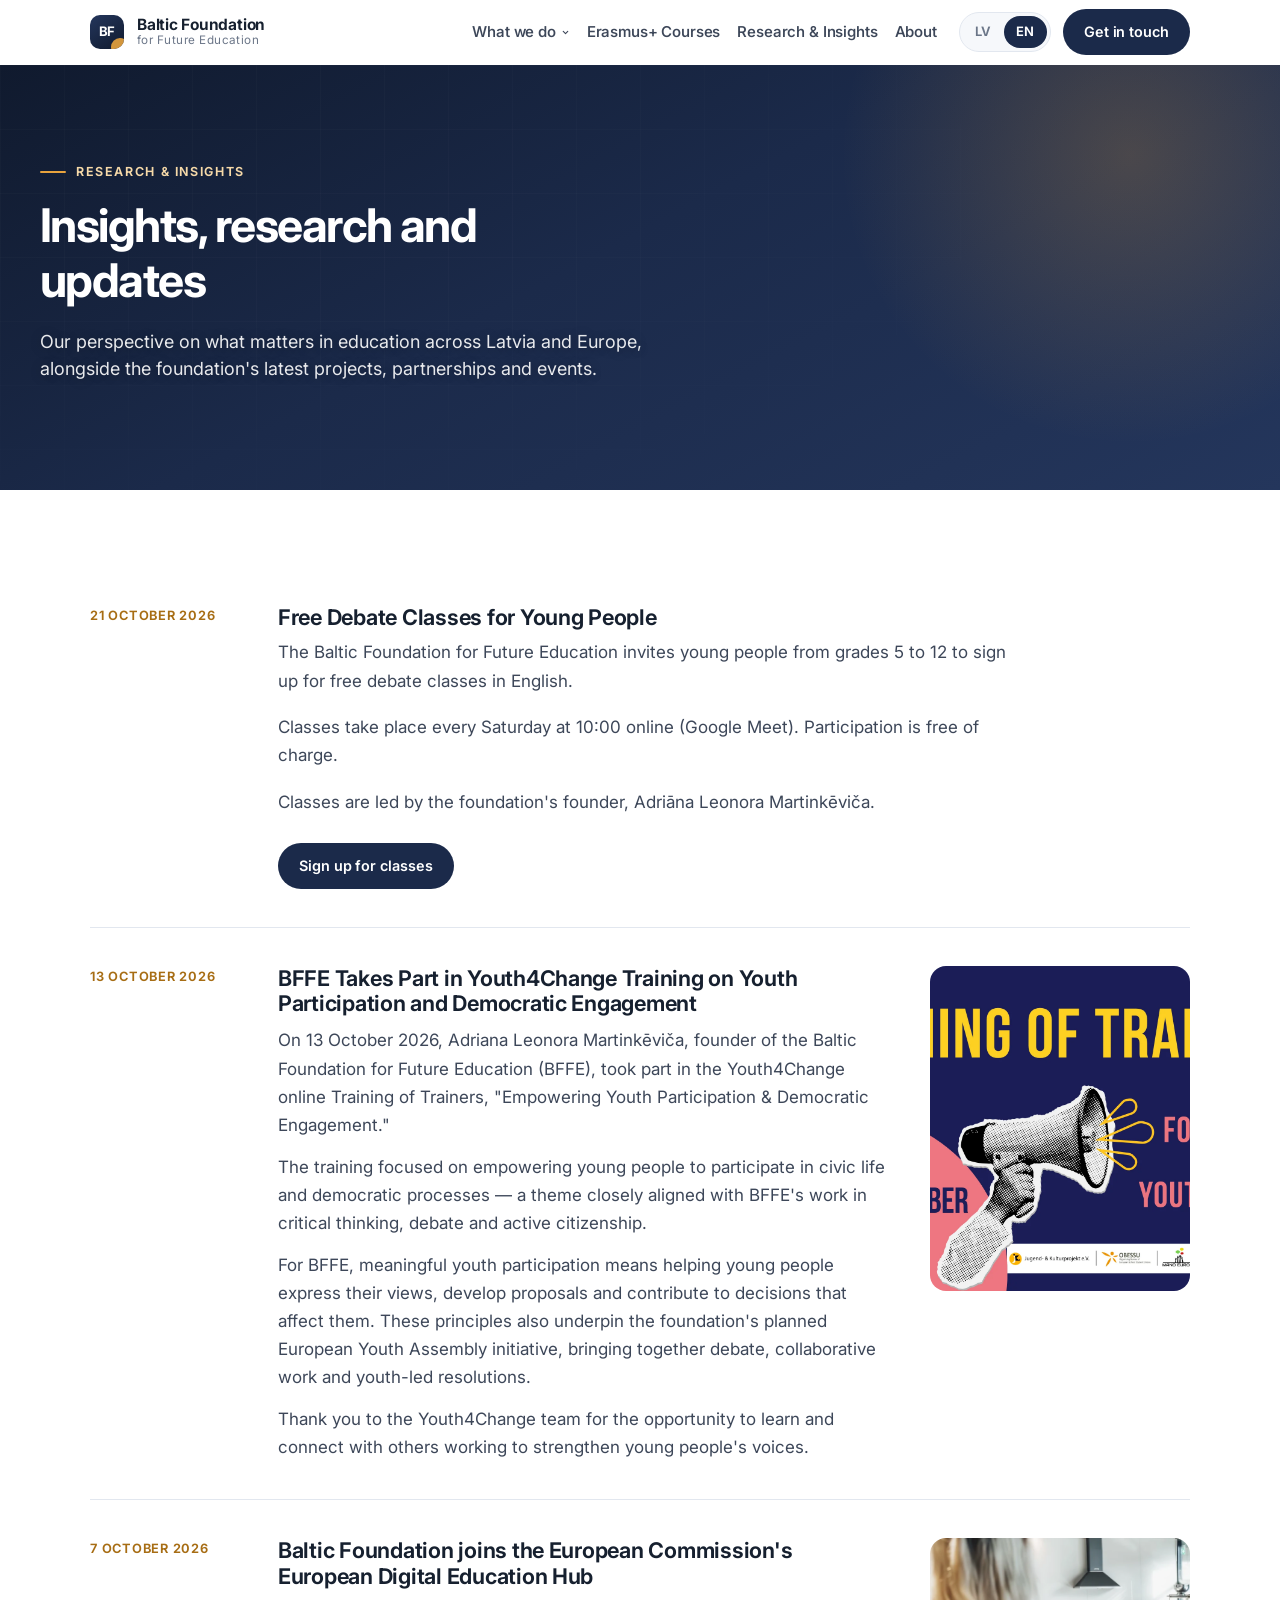
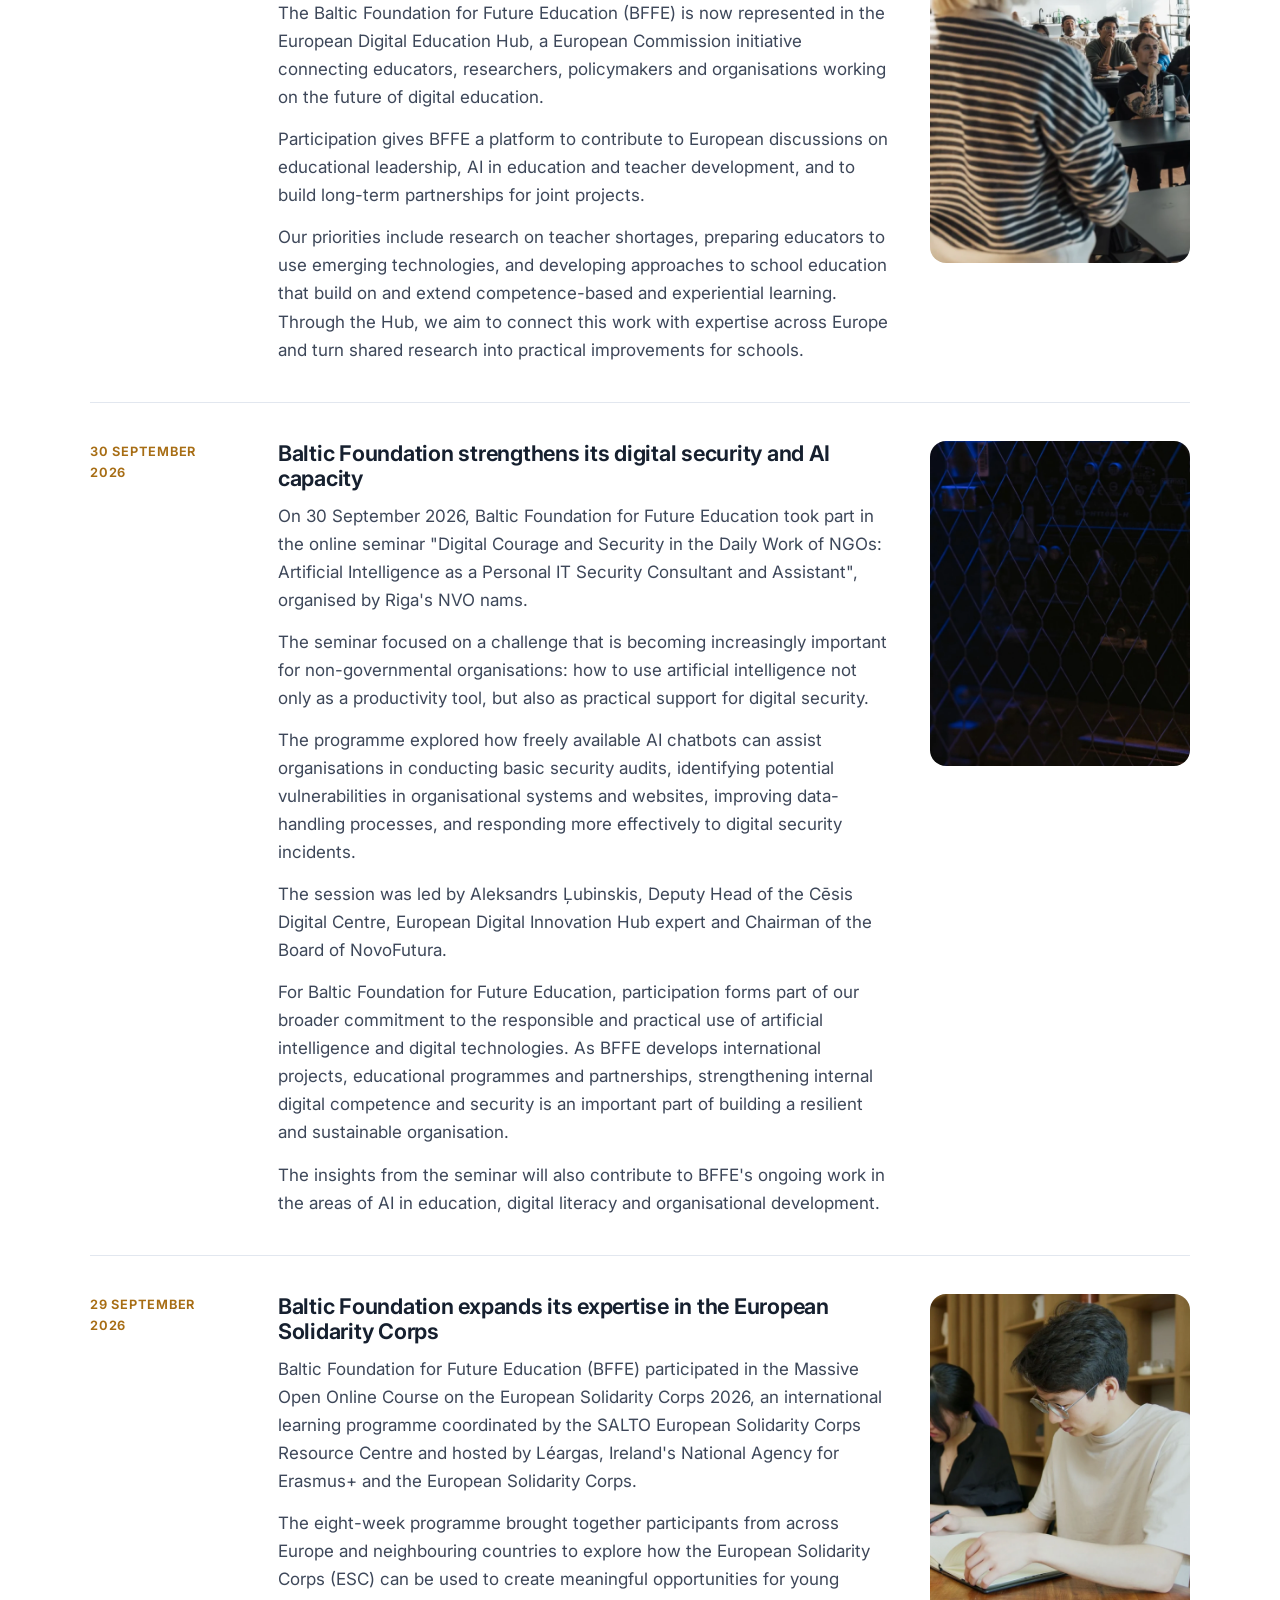
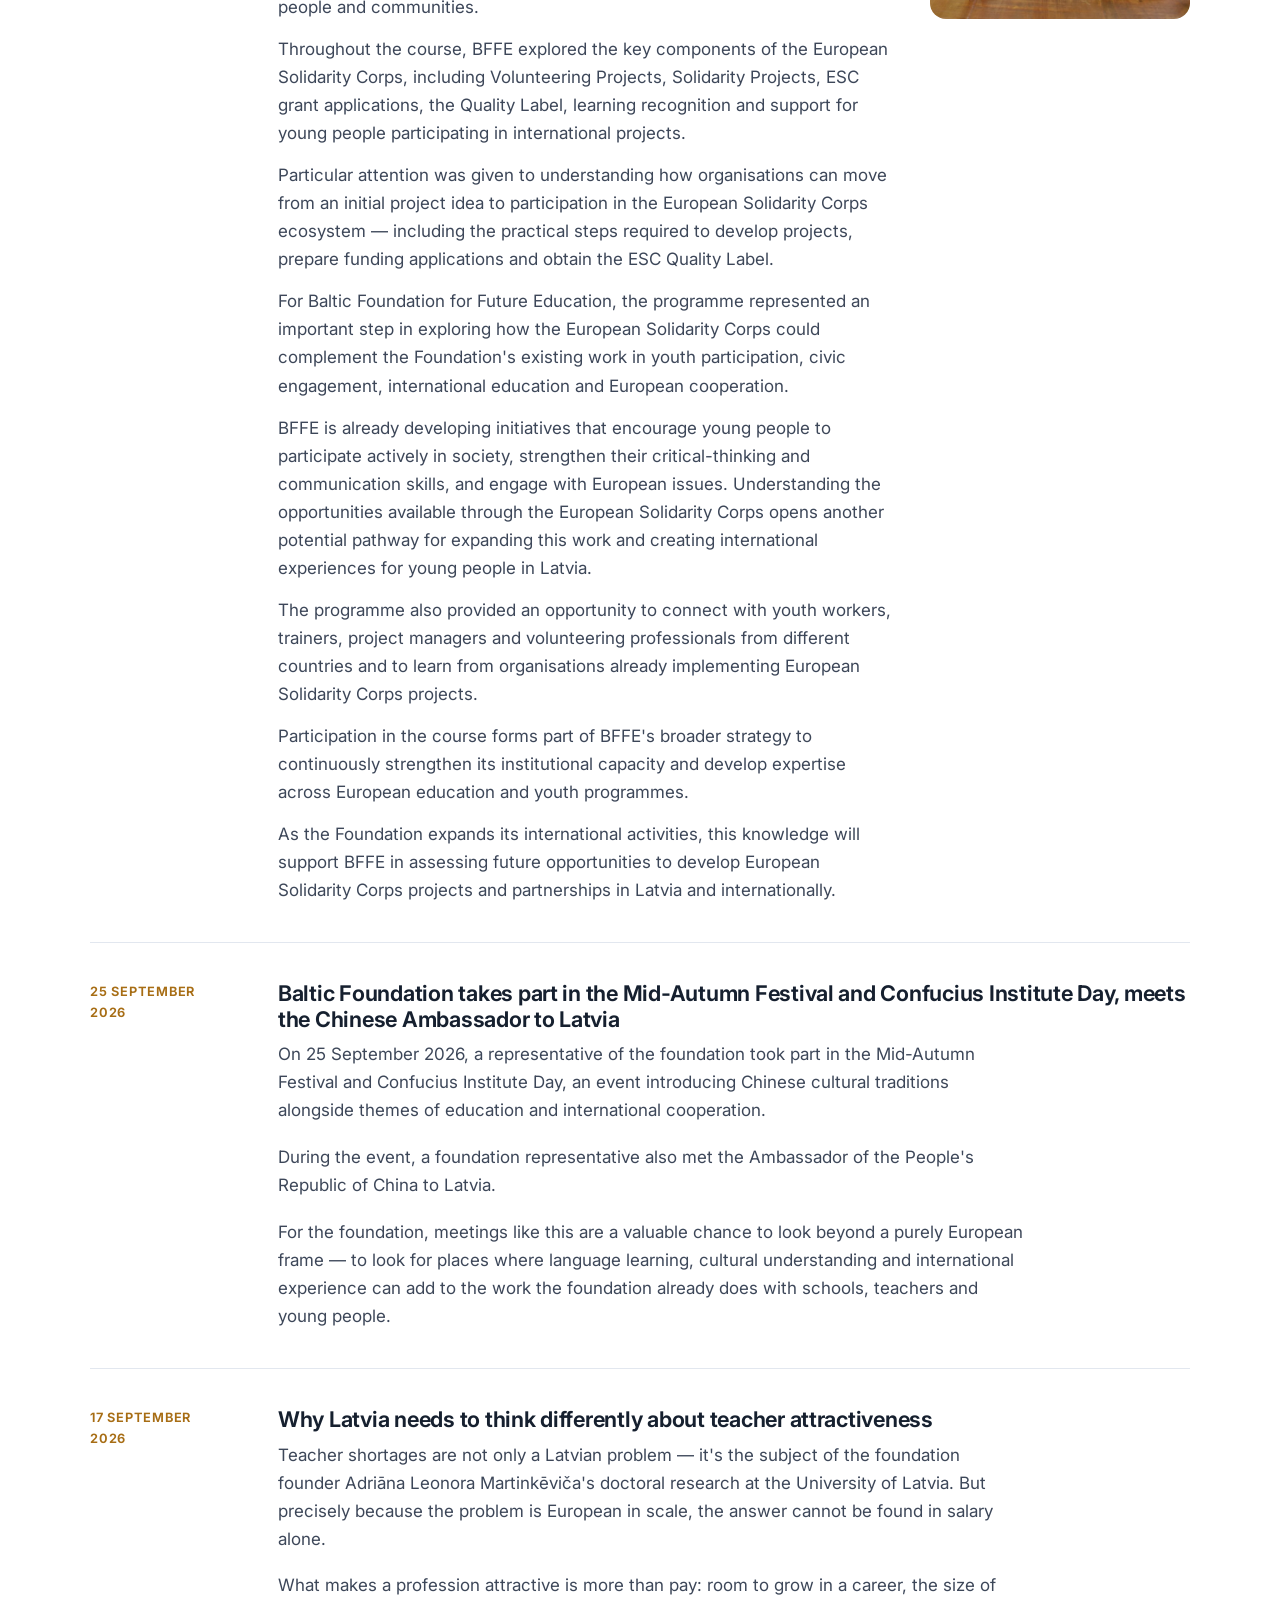
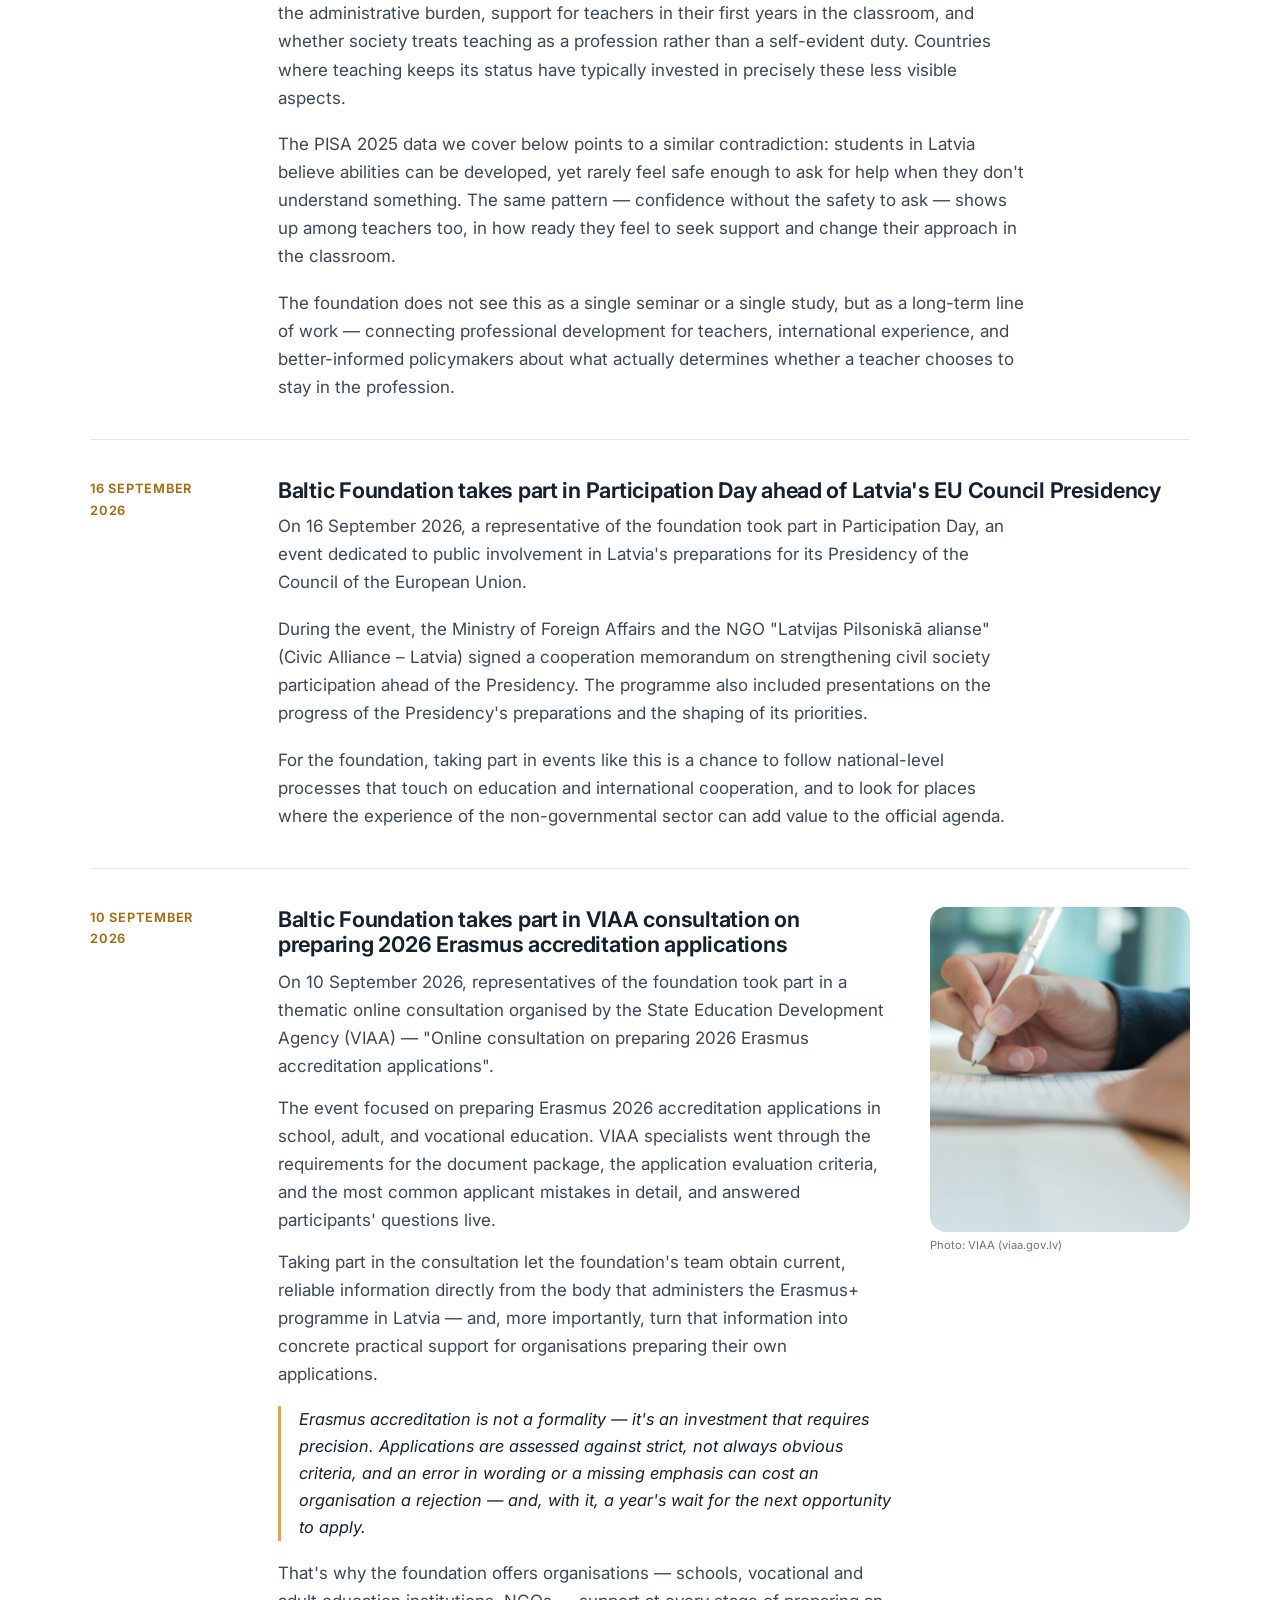
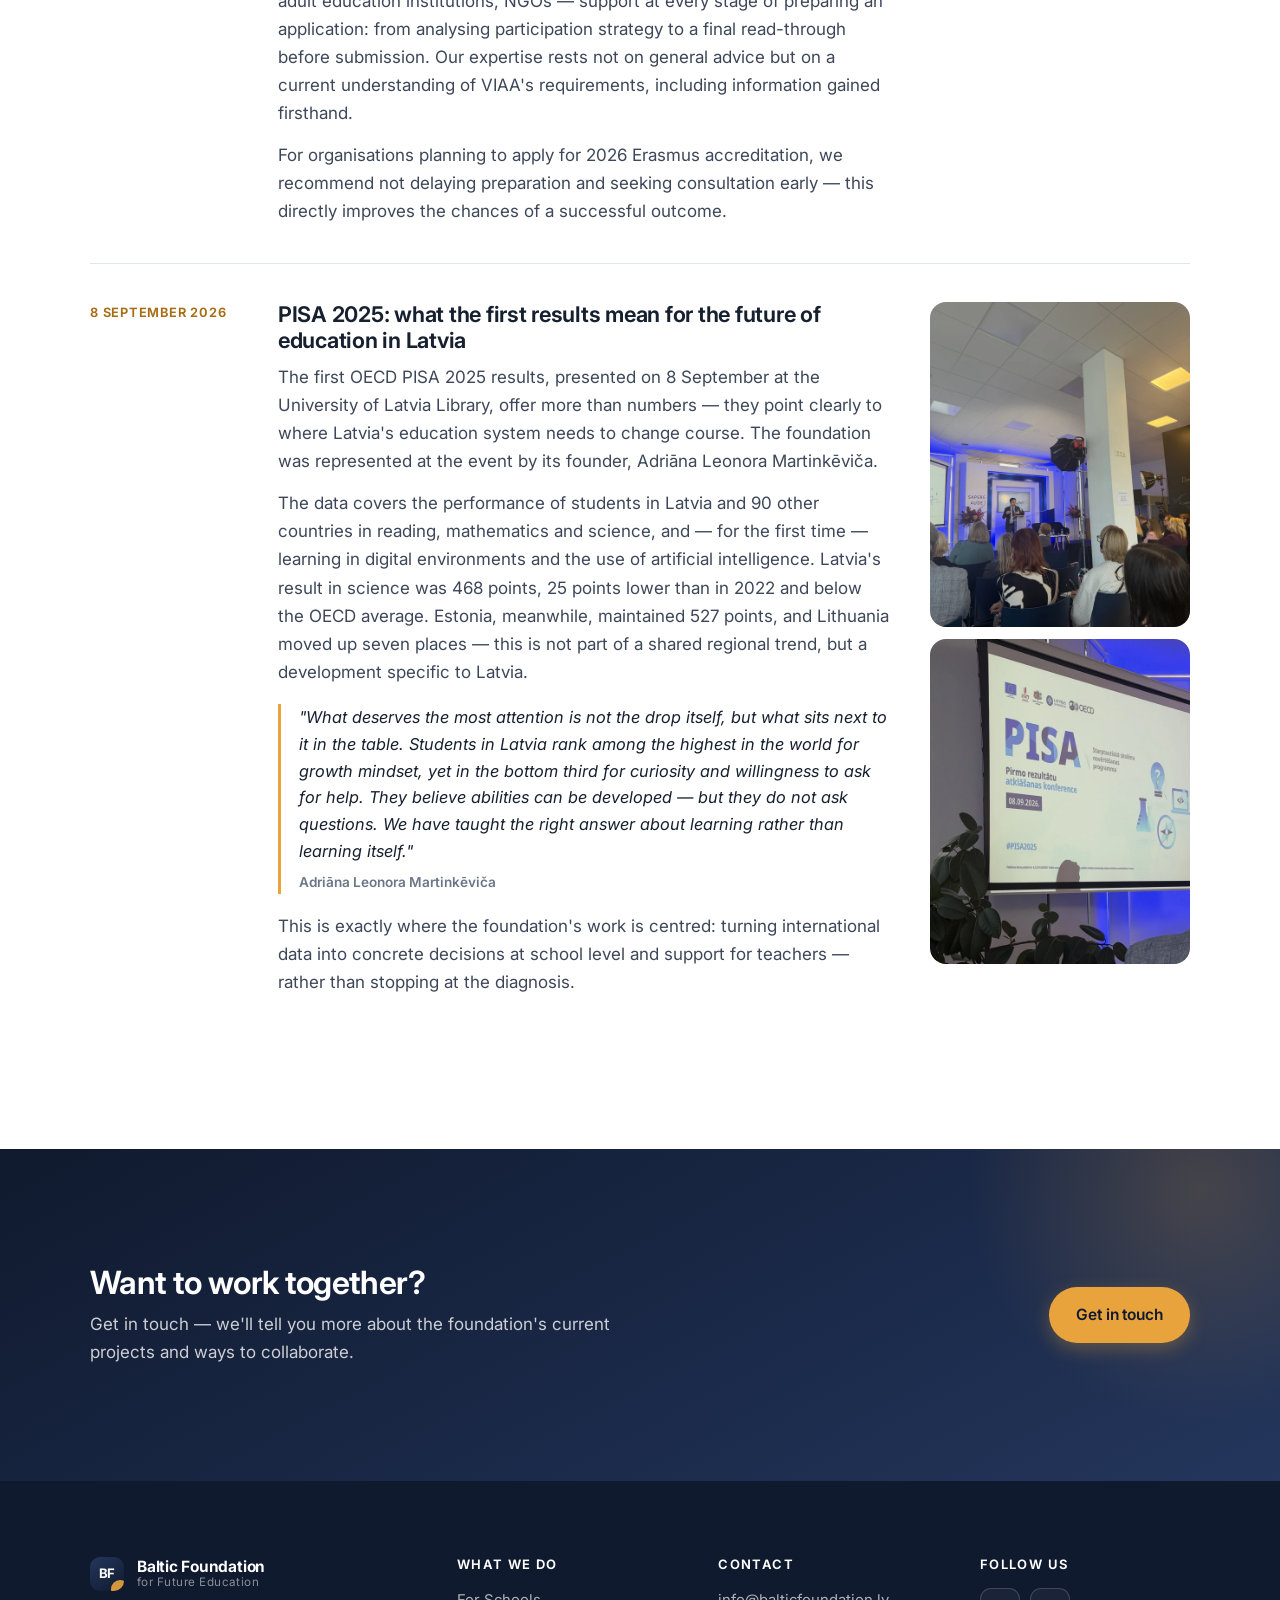
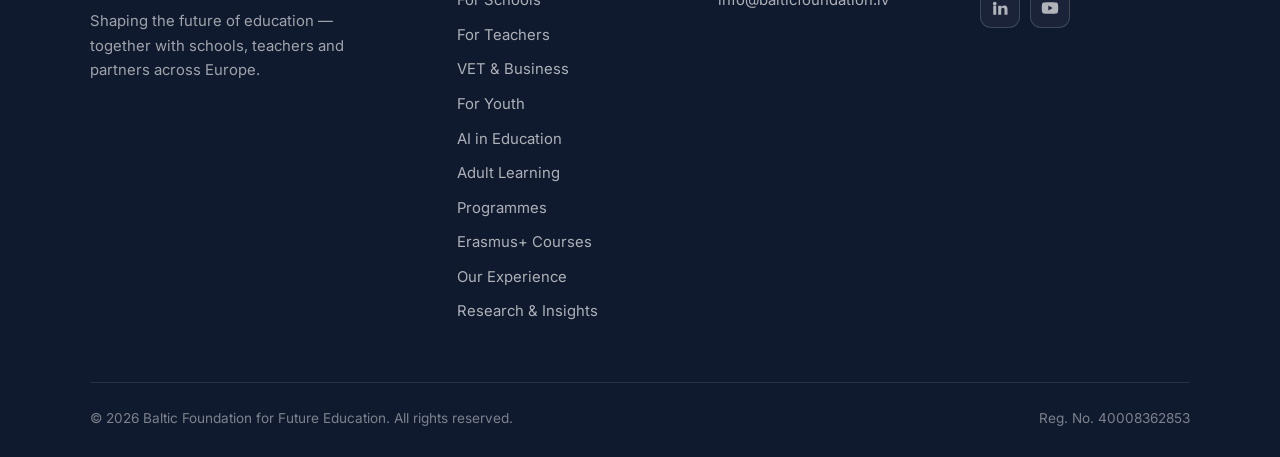
==== commit 788bdbca: "Add news item: free weekly debate classes for young people New top news item announcing free English" ====
--- a/aktualitates.html
+++ b/aktualitates.html
@@ -140,158 +140,169 @@
     <div class="news-list">
 
       <article class="news-item">
-        <span class="news-item__date" data-i18n="aktualitates.item1.date">2026. gada 13. oktobris</span>
-        <div class="news-item__content">
-          <div class="news-item__text">
-            <h3 data-i18n="aktualitates.item1.title">BFFE piedalās Youth4Change apmācībā par jauniešu līdzdalību un demokrātisko iesaisti</h3>
-            <p data-i18n="aktualitates.item1.p1">2026. gada 13. oktobrī Adriāna Leonora Martinkēviča, Baltic Foundation for Future Education (BFFE) dibinātāja, piedalījās Youth4Change tiešsaistes apmācībā treneriem „Empowering Youth Participation & Democratic Engagement" ("Jauniešu līdzdalības un demokrātiskās iesaistes stiprināšana").</p>
-            <p data-i18n="aktualitates.item1.p2">Apmācība bija vērsta uz jauniešu iespēju stiprināšanu piedalīties pilsoniskajā dzīvē un demokrātiskajos procesos — tēma, kas cieši saistīta ar BFFE darbu kritiskās domāšanas, debašu un aktīvas pilsoniskās līdzdalības jomā.</p>
-            <p data-i18n="aktualitates.item1.p3">BFFE izpratnē jēgpilna jauniešu līdzdalība nozīmē palīdzēt jauniešiem paust savu viedokli, izstrādāt priekšlikumus un iesaistīties lēmumos, kas skar viņus pašus. Šie paši principi ir pamatā arī fonda plānotajai Eiropas Jauniešu asamblejas (European Youth Assembly) iniciatīvai, kas apvieno debates, kopīgu darbu un jauniešu izstrādātas rezolūcijas.</p>
-            <p data-i18n="aktualitates.item1.p4">Paldies Youth4Change komandai par iespēju mācīties un sazināties ar citiem, kas strādā, lai stiprinātu jauniešu balsi.</p>
-          </div>
-          <div class="news-item__media">
-            <div class="news-item__photo">
-              <img src="assets/img/aktualitates-y4c-tot.webp" data-i18n-alt="aktualitates.item1.image.alt" alt="Youth4Change apmācības treneriem baneris — Empowering Youth Participation & Democratic Engagement, 13. un 15. oktobris" width="1920" height="1080" loading="lazy" decoding="async">
-            </div>
-          </div>
-        </div>
-      </article>
-
-      <article class="news-item">
-        <span class="news-item__date" data-i18n="aktualitates.item2.date">2026. gada 7. oktobris</span>
-        <div class="news-item__content">
-          <div class="news-item__text">
-            <h3 data-i18n="aktualitates.item2.title">BFFE pievienojas Eiropas Komisijas Eiropas Digitālās izglītības centram</h3>
-            <p data-i18n="aktualitates.item2.p1">Baltic Foundation for Future Education (BFFE) tagad ir pārstāvēts Eiropas Digitālās izglītības centrā (European Digital Education Hub) — Eiropas Komisijas iniciatīvā, kas apvieno pedagogus, pētniekus, politikas veidotājus un organizācijas, kuras strādā pie digitālās izglītības nākotnes.</p>
-            <p data-i18n="aktualitates.item2.p2">Dalība sniedz BFFE platformu, lai iesaistītos Eiropas diskusijās par izglītības vadību, AI izglītībā un pedagogu profesionālo attīstību, kā arī veidotu ilgtermiņa partnerības kopīgiem projektiem.</p>
-            <p data-i18n="aktualitates.item2.p3">Mūsu prioritātes ietver pētniecību par skolotāju trūkumu, pedagogu sagatavošanu jaunāko tehnoloģiju lietošanai un pieejas izstrādi skolas izglītībai, kas balstās uz kompetencēs balstītu un pieredzē balstītu mācīšanos un to paplašina. Caur centru mēs vēlamies savienot šo darbu ar ekspertīzi visā Eiropā un pārvērst kopīgu pētniecību praktiskos uzlabojumos skolām.</p>
-          </div>
-          <div class="news-item__media">
-            <div class="news-item__photo">
-              <img src="assets/img/aktualitates-digital-education-hub.webp" data-i18n-alt="aktualitates.item2.image.alt" alt="Lektore uzrunā pedagogu grupu semināra telpā" width="1200" height="1500" loading="lazy" decoding="async">
-            </div>
-          </div>
-        </div>
-      </article>
-
-      <article class="news-item">
-        <span class="news-item__date" data-i18n="aktualitates.item3.date">2026. gada 30. septembris</span>
-        <div class="news-item__content">
-          <div class="news-item__text">
-            <h3 data-i18n="aktualitates.item3.title">Fonds stiprina digitālo drošību un mākslīgā intelekta kompetenci</h3>
-            <p data-i18n="aktualitates.item3.p1">2026. gada 30. septembrī Baltic Foundation for Future Education piedalījās Rīgas NVO nama rīkotajā tiešsaistes seminārā "Digitālā drosme un drošība NVO ikdienas darbā: mākslīgais intelekts kā personīgais IT drošības konsultants un asistents".</p>
-            <p data-i18n="aktualitates.item3.p2">Seminārs pievērsās jautājumam, kas nevalstiskajām organizācijām kļūst arvien nozīmīgāks — kā izmantot mākslīgo intelektu ne tikai produktivitātes uzlabošanai, bet arī kā praktisku atbalstu digitālajai drošībai.</p>
-            <p data-i18n="aktualitates.item3.p3">Programmā tika aplūkots, kā brīvi pieejami AI tērzēšanas rīki var palīdzēt organizācijām veikt pamata drošības auditus, atpazīt iespējamās ievainojamības organizācijas sistēmās un tīmekļa vietnēs, uzlabot datu apstrādes procesus un efektīvāk reaģēt uz digitālās drošības incidentiem.</p>
-            <p data-i18n="aktualitates.item3.p4">Semināru vadīja Aleksandrs Ļubinskis — Cēsu Digitālā centra vadītāja vietnieks, Eiropas Digitālās inovācijas centra (EDIH) eksperts un biedrības "NovoFutura" valdes priekšsēdētājs.</p>
-            <p data-i18n="aktualitates.item3.p5">Baltic Foundation for Future Education dalība šajā seminārā ir daļa no mūsu plašākās apņemšanās atbildīgi un praktiski izmantot mākslīgo intelektu un digitālās tehnoloģijas. Attīstot starptautiskus projektus, izglītības programmas un partnerības, iekšējās digitālās kompetences un drošības stiprināšana ir svarīga noturīgas un ilgtspējīgas organizācijas veidošanas sastāvdaļa.</p>
-            <p data-i18n="aktualitates.item3.p6">Semināra atziņas papildinās arī fonda ilgtermiņa darbu AI izglītībā, digitālās pratības un organizācijas attīstības jomās.</p>
-          </div>
-          <div class="news-item__media">
-            <div class="news-item__photo">
-              <img src="assets/img/aktualitates-digital-security.webp" data-i18n-alt="aktualitates.item3.image.alt" alt="Tīkla režģis pār apgaismotu elektronikas plati — digitālās drošības simbols" width="1200" height="1500" loading="lazy" decoding="async">
-            </div>
-          </div>
-        </div>
-      </article>
-
-      <article class="news-item">
-        <span class="news-item__date" data-i18n="aktualitates.item4.date">2026. gada 29. septembris</span>
-        <div class="news-item__content">
-          <div class="news-item__text">
-            <h3 data-i18n="aktualitates.item4.title">Fonds paplašina ekspertīzi Eiropas Solidaritātes korpusa jomā</h3>
-            <p data-i18n="aktualitates.item4.p1">Baltic Foundation for Future Education (BFFE) piedalījās masveida atvērtajā tiešsaistes kursā (MOOC) par Eiropas Solidaritātes korpusu 2026 — starptautiskā mācību programmā, ko koordinē SALTO Eiropas Solidaritātes korpusa resursu centrs un rīko Léargas, Īrijas Erasmus+ un Eiropas Solidaritātes korpusa Nacionālā aģentūra.</p>
-            <p data-i18n="aktualitates.item4.p2">Astoņu nedēļu programma pulcēja dalībniekus no visas Eiropas un kaimiņvalstīm, lai izpētītu, kā Eiropas Solidaritātes korpuss (ESK) var radīt jēgpilnas iespējas jauniešiem un kopienām.</p>
-            <p data-i18n="aktualitates.item4.p3">Kursa laikā BFFE iepazina Eiropas Solidaritātes korpusa galvenās sastāvdaļas, tostarp brīvprātīgā darba projektus, solidaritātes projektus, ESK granta pieteikumus, kvalitātes zīmi (Quality Label), mācīšanās rezultātu atzīšanu un atbalstu jauniešiem, kas piedalās starptautiskos projektos.</p>
-            <p data-i18n="aktualitates.item4.p4">Īpaša uzmanība tika pievērsta tam, kā organizācijas var pāriet no sākotnējas projekta idejas līdz dalībai Eiropas Solidaritātes korpusa ekosistēmā — tostarp praktiskajiem soļiem, kas nepieciešami projektu izstrādei, finansējuma pieteikumu sagatavošanai un ESK kvalitātes zīmes iegūšanai.</p>
-            <p data-i18n="aktualitates.item4.p5">Baltic Foundation for Future Education šī programma bija nozīmīgs solis, izpētot, kā Eiropas Solidaritātes korpuss varētu papildināt fonda esošo darbu jauniešu līdzdalības, pilsoniskās iesaistes, starptautiskās izglītības un Eiropas sadarbības jomā.</p>
-            <p data-i18n="aktualitates.item4.p6">BFFE jau attīsta iniciatīvas, kas mudina jauniešus aktīvi iesaistīties sabiedrībā, stiprināt kritiskās domāšanas un komunikācijas prasmes, kā arī iesaistīties Eiropas jautājumos. Izpratne par Eiropas Solidaritātes korpusa piedāvātajām iespējām paver vēl vienu potenciālu ceļu šī darba paplašināšanai un starptautiskas pieredzes radīšanai jauniešiem Latvijā.</p>
-            <p data-i18n="aktualitates.item4.p7">Programma sniedza arī iespēju sazināties ar jaunatnes darbiniekiem, treneriem, projektu vadītājiem un brīvprātīgā darba jomas profesionāļiem no dažādām valstīm un mācīties no organizācijām, kas jau īsteno Eiropas Solidaritātes korpusa projektus.</p>
-            <p data-i18n="aktualitates.item4.p8">Dalība kursā ir daļa no BFFE plašākās stratēģijas — pastāvīgi stiprināt institucionālo kapacitāti un attīstīt ekspertīzi Eiropas izglītības un jaunatnes programmu jomā.</p>
-            <p data-i18n="aktualitates.item4.p9">Paplašinot starptautisko darbību, šīs zināšanas palīdzēs BFFE izvērtēt turpmākās iespējas attīstīt Eiropas Solidaritātes korpusa projektus un partnerības Latvijā un starptautiski.</p>
-          </div>
-          <div class="news-item__media">
-            <div class="news-item__photo">
-              <img src="assets/img/aktualitates-esc-mooc.webp" data-i18n-alt="aktualitates.item4.image.alt" alt="Students strādā ar piezīmju grāmatiņu un klēpjdatoru pie koka galda kopīgā mācību telpā" width="1200" height="1500" loading="lazy" decoding="async">
-            </div>
-          </div>
-        </div>
-      </article>
-
-      <article class="news-item">
-        <span class="news-item__date" data-i18n="aktualitates.item5.date">2026. gada 25. septembris</span>
+        <span class="news-item__date" data-i18n="aktualitates.item1.date">2026. gada 21. oktobris</span>
         <div class="news-item__body">
-          <h3 data-i18n="aktualitates.item5.title">Fonds piedalās Rudens vidus svētkos un Konfūcija institūta dienā, tiekas ar Ķīnas vēstnieku Latvijā</h3>
-          <p data-i18n="aktualitates.item5.p1">2026. gada 25. septembrī fonda pārstāve piedalījās Rudens vidus svētkos un Konfūcija institūta dienā — pasākumā, kas iepazīstināja ar ķīniešu kultūras tradīcijām un vienlaikus pievērsās izglītības un starptautiskās sadarbības tēmām.</p>
-          <p data-i18n="aktualitates.item5.p2">Pasākuma ietvaros fonda pārstāve tikās arī ar Ķīnas Tautas Republikas vēstnieku Latvijā.</p>
-          <p data-i18n="aktualitates.item5.p3">Fondam šāda tikšanās ir vērtīga iespēja paplašināt skatu ārpus Eiropas ietvara — meklēt vietas, kur valodu apguve, kultūras izpratne un starptautiskā pieredze var papildināt darbu, ko fonds jau veic ar skolām, pedagogiem un jauniešiem.</p>
-        </div>
-      </article>
-
-      <article class="news-item">
-        <span class="news-item__date" data-i18n="aktualitates.item6.date">2026. gada 17. septembris</span>
+          <h3 data-i18n="aktualitates.item1.title">Bezmaksas debašu nodarbības jauniešiem</h3>
+          <p data-i18n="aktualitates.item1.p1">Baltic Foundation for Future Education aicina jauniešus no 5. līdz 12. klasei pieteikties bezmaksas debašu nodarbībām angļu valodā.</p>
+          <p data-i18n="aktualitates.item1.p2">Nodarbības notiek katru sestdienu plkst. 10.00 tiešsaistē (Google Meet). Dalība ir bez maksas.</p>
+          <p data-i18n="aktualitates.item1.p3">Nodarbības vada fonda dibinātāja Adriāna Leonora Martinkēviča.</p>
+          <a class="btn btn--navy btn--sm" style="margin-top:8px" href="https://forms.gle/7wFbGma2sDqgT7Gj7" target="_blank" rel="noopener" data-i18n="aktualitates.item1.cta">Pieteikties nodarbībām</a>
+        </div>
+      </article>
+
+      <article class="news-item">
+        <span class="news-item__date" data-i18n="aktualitates.item2.date">2026. gada 13. oktobris</span>
+        <div class="news-item__content">
+          <div class="news-item__text">
+            <h3 data-i18n="aktualitates.item2.title">BFFE piedalās Youth4Change apmācībā par jauniešu līdzdalību un demokrātisko iesaisti</h3>
+            <p data-i18n="aktualitates.item2.p1">2026. gada 13. oktobrī Adriāna Leonora Martinkēviča, Baltic Foundation for Future Education (BFFE) dibinātāja, piedalījās Youth4Change tiešsaistes apmācībā treneriem „Empowering Youth Participation & Democratic Engagement" ("Jauniešu līdzdalības un demokrātiskās iesaistes stiprināšana").</p>
+            <p data-i18n="aktualitates.item2.p2">Apmācība bija vērsta uz jauniešu iespēju stiprināšanu piedalīties pilsoniskajā dzīvē un demokrātiskajos procesos — tēma, kas cieši saistīta ar BFFE darbu kritiskās domāšanas, debašu un aktīvas pilsoniskās līdzdalības jomā.</p>
+            <p data-i18n="aktualitates.item2.p3">BFFE izpratnē jēgpilna jauniešu līdzdalība nozīmē palīdzēt jauniešiem paust savu viedokli, izstrādāt priekšlikumus un iesaistīties lēmumos, kas skar viņus pašus. Šie paši principi ir pamatā arī fonda plānotajai Eiropas Jauniešu asamblejas (European Youth Assembly) iniciatīvai, kas apvieno debates, kopīgu darbu un jauniešu izstrādātas rezolūcijas.</p>
+            <p data-i18n="aktualitates.item2.p4">Paldies Youth4Change komandai par iespēju mācīties un sazināties ar citiem, kas strādā, lai stiprinātu jauniešu balsi.</p>
+          </div>
+          <div class="news-item__media">
+            <div class="news-item__photo">
+              <img src="assets/img/aktualitates-y4c-tot.webp" data-i18n-alt="aktualitates.item2.image.alt" alt="Youth4Change apmācības treneriem baneris — Empowering Youth Participation & Democratic Engagement, 13. un 15. oktobris" width="1920" height="1080" loading="lazy" decoding="async">
+            </div>
+          </div>
+        </div>
+      </article>
+
+      <article class="news-item">
+        <span class="news-item__date" data-i18n="aktualitates.item3.date">2026. gada 7. oktobris</span>
+        <div class="news-item__content">
+          <div class="news-item__text">
+            <h3 data-i18n="aktualitates.item3.title">BFFE pievienojas Eiropas Komisijas Eiropas Digitālās izglītības centram</h3>
+            <p data-i18n="aktualitates.item3.p1">Baltic Foundation for Future Education (BFFE) tagad ir pārstāvēts Eiropas Digitālās izglītības centrā (European Digital Education Hub) — Eiropas Komisijas iniciatīvā, kas apvieno pedagogus, pētniekus, politikas veidotājus un organizācijas, kuras strādā pie digitālās izglītības nākotnes.</p>
+            <p data-i18n="aktualitates.item3.p2">Dalība sniedz BFFE platformu, lai iesaistītos Eiropas diskusijās par izglītības vadību, AI izglītībā un pedagogu profesionālo attīstību, kā arī veidotu ilgtermiņa partnerības kopīgiem projektiem.</p>
+            <p data-i18n="aktualitates.item3.p3">Mūsu prioritātes ietver pētniecību par skolotāju trūkumu, pedagogu sagatavošanu jaunāko tehnoloģiju lietošanai un pieejas izstrādi skolas izglītībai, kas balstās uz kompetencēs balstītu un pieredzē balstītu mācīšanos un to paplašina. Caur centru mēs vēlamies savienot šo darbu ar ekspertīzi visā Eiropā un pārvērst kopīgu pētniecību praktiskos uzlabojumos skolām.</p>
+          </div>
+          <div class="news-item__media">
+            <div class="news-item__photo">
+              <img src="assets/img/aktualitates-digital-education-hub.webp" data-i18n-alt="aktualitates.item3.image.alt" alt="Lektore uzrunā pedagogu grupu semināra telpā" width="1200" height="1500" loading="lazy" decoding="async">
+            </div>
+          </div>
+        </div>
+      </article>
+
+      <article class="news-item">
+        <span class="news-item__date" data-i18n="aktualitates.item4.date">2026. gada 30. septembris</span>
+        <div class="news-item__content">
+          <div class="news-item__text">
+            <h3 data-i18n="aktualitates.item4.title">Fonds stiprina digitālo drošību un mākslīgā intelekta kompetenci</h3>
+            <p data-i18n="aktualitates.item4.p1">2026. gada 30. septembrī Baltic Foundation for Future Education piedalījās Rīgas NVO nama rīkotajā tiešsaistes seminārā "Digitālā drosme un drošība NVO ikdienas darbā: mākslīgais intelekts kā personīgais IT drošības konsultants un asistents".</p>
+            <p data-i18n="aktualitates.item4.p2">Seminārs pievērsās jautājumam, kas nevalstiskajām organizācijām kļūst arvien nozīmīgāks — kā izmantot mākslīgo intelektu ne tikai produktivitātes uzlabošanai, bet arī kā praktisku atbalstu digitālajai drošībai.</p>
+            <p data-i18n="aktualitates.item4.p3">Programmā tika aplūkots, kā brīvi pieejami AI tērzēšanas rīki var palīdzēt organizācijām veikt pamata drošības auditus, atpazīt iespējamās ievainojamības organizācijas sistēmās un tīmekļa vietnēs, uzlabot datu apstrādes procesus un efektīvāk reaģēt uz digitālās drošības incidentiem.</p>
+            <p data-i18n="aktualitates.item4.p4">Semināru vadīja Aleksandrs Ļubinskis — Cēsu Digitālā centra vadītāja vietnieks, Eiropas Digitālās inovācijas centra (EDIH) eksperts un biedrības "NovoFutura" valdes priekšsēdētājs.</p>
+            <p data-i18n="aktualitates.item4.p5">Baltic Foundation for Future Education dalība šajā seminārā ir daļa no mūsu plašākās apņemšanās atbildīgi un praktiski izmantot mākslīgo intelektu un digitālās tehnoloģijas. Attīstot starptautiskus projektus, izglītības programmas un partnerības, iekšējās digitālās kompetences un drošības stiprināšana ir svarīga noturīgas un ilgtspējīgas organizācijas veidošanas sastāvdaļa.</p>
+            <p data-i18n="aktualitates.item4.p6">Semināra atziņas papildinās arī fonda ilgtermiņa darbu AI izglītībā, digitālās pratības un organizācijas attīstības jomās.</p>
+          </div>
+          <div class="news-item__media">
+            <div class="news-item__photo">
+              <img src="assets/img/aktualitates-digital-security.webp" data-i18n-alt="aktualitates.item4.image.alt" alt="Tīkla režģis pār apgaismotu elektronikas plati — digitālās drošības simbols" width="1200" height="1500" loading="lazy" decoding="async">
+            </div>
+          </div>
+        </div>
+      </article>
+
+      <article class="news-item">
+        <span class="news-item__date" data-i18n="aktualitates.item5.date">2026. gada 29. septembris</span>
+        <div class="news-item__content">
+          <div class="news-item__text">
+            <h3 data-i18n="aktualitates.item5.title">Fonds paplašina ekspertīzi Eiropas Solidaritātes korpusa jomā</h3>
+            <p data-i18n="aktualitates.item5.p1">Baltic Foundation for Future Education (BFFE) piedalījās masveida atvērtajā tiešsaistes kursā (MOOC) par Eiropas Solidaritātes korpusu 2026 — starptautiskā mācību programmā, ko koordinē SALTO Eiropas Solidaritātes korpusa resursu centrs un rīko Léargas, Īrijas Erasmus+ un Eiropas Solidaritātes korpusa Nacionālā aģentūra.</p>
+            <p data-i18n="aktualitates.item5.p2">Astoņu nedēļu programma pulcēja dalībniekus no visas Eiropas un kaimiņvalstīm, lai izpētītu, kā Eiropas Solidaritātes korpuss (ESK) var radīt jēgpilnas iespējas jauniešiem un kopienām.</p>
+            <p data-i18n="aktualitates.item5.p3">Kursa laikā BFFE iepazina Eiropas Solidaritātes korpusa galvenās sastāvdaļas, tostarp brīvprātīgā darba projektus, solidaritātes projektus, ESK granta pieteikumus, kvalitātes zīmi (Quality Label), mācīšanās rezultātu atzīšanu un atbalstu jauniešiem, kas piedalās starptautiskos projektos.</p>
+            <p data-i18n="aktualitates.item5.p4">Īpaša uzmanība tika pievērsta tam, kā organizācijas var pāriet no sākotnējas projekta idejas līdz dalībai Eiropas Solidaritātes korpusa ekosistēmā — tostarp praktiskajiem soļiem, kas nepieciešami projektu izstrādei, finansējuma pieteikumu sagatavošanai un ESK kvalitātes zīmes iegūšanai.</p>
+            <p data-i18n="aktualitates.item5.p5">Baltic Foundation for Future Education šī programma bija nozīmīgs solis, izpētot, kā Eiropas Solidaritātes korpuss varētu papildināt fonda esošo darbu jauniešu līdzdalības, pilsoniskās iesaistes, starptautiskās izglītības un Eiropas sadarbības jomā.</p>
+            <p data-i18n="aktualitates.item5.p6">BFFE jau attīsta iniciatīvas, kas mudina jauniešus aktīvi iesaistīties sabiedrībā, stiprināt kritiskās domāšanas un komunikācijas prasmes, kā arī iesaistīties Eiropas jautājumos. Izpratne par Eiropas Solidaritātes korpusa piedāvātajām iespējām paver vēl vienu potenciālu ceļu šī darba paplašināšanai un starptautiskas pieredzes radīšanai jauniešiem Latvijā.</p>
+            <p data-i18n="aktualitates.item5.p7">Programma sniedza arī iespēju sazināties ar jaunatnes darbiniekiem, treneriem, projektu vadītājiem un brīvprātīgā darba jomas profesionāļiem no dažādām valstīm un mācīties no organizācijām, kas jau īsteno Eiropas Solidaritātes korpusa projektus.</p>
+            <p data-i18n="aktualitates.item5.p8">Dalība kursā ir daļa no BFFE plašākās stratēģijas — pastāvīgi stiprināt institucionālo kapacitāti un attīstīt ekspertīzi Eiropas izglītības un jaunatnes programmu jomā.</p>
+            <p data-i18n="aktualitates.item5.p9">Paplašinot starptautisko darbību, šīs zināšanas palīdzēs BFFE izvērtēt turpmākās iespējas attīstīt Eiropas Solidaritātes korpusa projektus un partnerības Latvijā un starptautiski.</p>
+          </div>
+          <div class="news-item__media">
+            <div class="news-item__photo">
+              <img src="assets/img/aktualitates-esc-mooc.webp" data-i18n-alt="aktualitates.item5.image.alt" alt="Students strādā ar piezīmju grāmatiņu un klēpjdatoru pie koka galda kopīgā mācību telpā" width="1200" height="1500" loading="lazy" decoding="async">
+            </div>
+          </div>
+        </div>
+      </article>
+
+      <article class="news-item">
+        <span class="news-item__date" data-i18n="aktualitates.item6.date">2026. gada 25. septembris</span>
         <div class="news-item__body">
-          <h3 data-i18n="aktualitates.item6.title">Kāpēc Latvijai jādomā savādāk par skolotāja profesijas pievilcību</h3>
-          <p data-i18n="aktualitates.item6.p1">Skolotāju trūkums nav tikai Latvijas problēma — tā ir tēma, ko fonda dibinātāja Adriāna Leonora Martinkēviča pēta savā doktora darbā Latvijas Universitātē. Bet tieši tāpēc, ka problēma ir Eiropas mēroga, atbildi nevar meklēt tikai algas pielikumā.</p>
-          <p data-i18n="aktualitates.item6.p2">Profesijas pievilcību veido vairāk nekā atalgojums: karjeras izaugsmes iespējas, administratīvā sloga apjoms, atbalsts jauniem skolotājiem pirmajos darba gados un tas, cik lielā mērā sabiedrība uztver skolotāja darbu kā profesionālu, nevis pašsaprotamu pienākumu. Valstis, kur skolotāja profesija saglabā prestižu, parasti ir ieguldījušas tieši šajos, mazāk redzamajos, aspektos.</p>
-          <p data-i18n="aktualitates.item6.p3">Arī PISA 2025 dati, par kuriem rakstām tālāk, rāda līdzīgu pretrunu: Latvijas skolēni tic, ka spējas var attīstīt, taču reti jūtas droši uzdot jautājumu, kad kaut ko nesaprot. Šī pati aina — pārliecība bez drošības lūgt palīdzību — atkārtojas arī skolotāju vidū, kad runa ir par gatavību meklēt atbalstu un mainīt pieeju klasē.</p>
-          <p data-i18n="aktualitates.item6.p4">Fonds šo jautājumu neredz kā vienu semināru vai vienu pētījumu, bet kā ilgtermiņa darba virzienu — savienojot pedagogu profesionālo pilnveidi, starptautisko pieredzi un politikas veidotāju informētību par to, kas patiešām ietekmē skolotāja lēmumu palikt profesijā.</p>
-        </div>
-      </article>
-
-      <article class="news-item">
-        <span class="news-item__date" data-i18n="aktualitates.item7.date">2026. gada 16. septembris</span>
+          <h3 data-i18n="aktualitates.item6.title">Fonds piedalās Rudens vidus svētkos un Konfūcija institūta dienā, tiekas ar Ķīnas vēstnieku Latvijā</h3>
+          <p data-i18n="aktualitates.item6.p1">2026. gada 25. septembrī fonda pārstāve piedalījās Rudens vidus svētkos un Konfūcija institūta dienā — pasākumā, kas iepazīstināja ar ķīniešu kultūras tradīcijām un vienlaikus pievērsās izglītības un starptautiskās sadarbības tēmām.</p>
+          <p data-i18n="aktualitates.item6.p2">Pasākuma ietvaros fonda pārstāve tikās arī ar Ķīnas Tautas Republikas vēstnieku Latvijā.</p>
+          <p data-i18n="aktualitates.item6.p3">Fondam šāda tikšanās ir vērtīga iespēja paplašināt skatu ārpus Eiropas ietvara — meklēt vietas, kur valodu apguve, kultūras izpratne un starptautiskā pieredze var papildināt darbu, ko fonds jau veic ar skolām, pedagogiem un jauniešiem.</p>
+        </div>
+      </article>
+
+      <article class="news-item">
+        <span class="news-item__date" data-i18n="aktualitates.item7.date">2026. gada 17. septembris</span>
         <div class="news-item__body">
-          <h3 data-i18n="aktualitates.item7.title">Fonds piedalās Latvijas prezidentūras Eiropas Savienības Padomē Līdzdalības dienā</h3>
-          <p data-i18n="aktualitates.item7.p1">2026. gada 16. septembrī fonda pārstāve piedalījās Līdzdalības dienā — pasākumā, kas veltīts sabiedrības iesaistei Latvijas gatavošanās procesā prezidentūrai Eiropas Savienības Padomē.</p>
-          <p data-i18n="aktualitates.item7.p2">Pasākuma laikā Ārlietu ministrija un biedrība "Latvijas Pilsoniskā alianse" parakstīja sadarbības memorandu par pilsoniskās sabiedrības līdzdalības stiprināšanu, gatavojoties prezidentūrai. Programmā bija iekļautas arī prezentācijas par prezidentūras sagatavošanas gaitu un tās prioritāšu izstrādi.</p>
-          <p data-i18n="aktualitates.item7.p3">Fondam dalība šāda mēroga pasākumos ir iespēja sekot līdzi valsts līmeņa procesiem, kas skar izglītības un starptautiskās sadarbības jomu, un meklēt punktus, kur nevalstiskā sektora pieredze var papildināt oficiālo darba kārtību.</p>
-        </div>
-      </article>
-
-      <article class="news-item">
-        <span class="news-item__date" data-i18n="aktualitates.item8.date">2026. gada 10. septembris</span>
-        <div class="news-item__content">
-          <div class="news-item__text">
-            <h3 data-i18n="aktualitates.item8.title">Fonds piedalās VIAA konsultācijā par Erasmus 2026. gada akreditācijas pieteikumu sagatavošanu</h3>
-            <p data-i18n="aktualitates.item8.p1">2026. gada 10. septembrī fonda pārstāvji piedalījās Valsts izglītības attīstības aģentūras (VIAA) rīkotajā tematiskajā tiešsaistes konsultācijā "Tiešsaistes konsultācijas par 2026. gada Erasmus akreditācijas pieteikumu sagatavošanu".</p>
-            <p data-i18n="aktualitates.item8.p2">Pasākums bija veltīts Erasmus 2026. gada akreditācijas pieteikumu sagatavošanai skolu, pieaugušo un profesionālās izglītības jomā. VIAA speciālisti detalizēti skaidroja prasības dokumentu paketei, pieteikumu vērtēšanas kritērijus un biežākās pieteicēju kļūdas, kā arī atbildēja uz dalībnieku jautājumiem tiešraidē.</p>
-            <p data-i18n="aktualitates.item8.p3">Dalība konsultācijā ļāva fonda komandai iegūt aktuālu un uzticamu informāciju tieši no organizācijas, kas Latvijā administrē Erasmus+ programmu — un, kas ir vēl svarīgāk, pārvērst šo informāciju konkrētā praktiskā atbalstā organizācijām, kuras gatavo savus pieteikumus.</p>
+          <h3 data-i18n="aktualitates.item7.title">Kāpēc Latvijai jādomā savādāk par skolotāja profesijas pievilcību</h3>
+          <p data-i18n="aktualitates.item7.p1">Skolotāju trūkums nav tikai Latvijas problēma — tā ir tēma, ko fonda dibinātāja Adriāna Leonora Martinkēviča pēta savā doktora darbā Latvijas Universitātē. Bet tieši tāpēc, ka problēma ir Eiropas mēroga, atbildi nevar meklēt tikai algas pielikumā.</p>
+          <p data-i18n="aktualitates.item7.p2">Profesijas pievilcību veido vairāk nekā atalgojums: karjeras izaugsmes iespējas, administratīvā sloga apjoms, atbalsts jauniem skolotājiem pirmajos darba gados un tas, cik lielā mērā sabiedrība uztver skolotāja darbu kā profesionālu, nevis pašsaprotamu pienākumu. Valstis, kur skolotāja profesija saglabā prestižu, parasti ir ieguldījušas tieši šajos, mazāk redzamajos, aspektos.</p>
+          <p data-i18n="aktualitates.item7.p3">Arī PISA 2025 dati, par kuriem rakstām tālāk, rāda līdzīgu pretrunu: Latvijas skolēni tic, ka spējas var attīstīt, taču reti jūtas droši uzdot jautājumu, kad kaut ko nesaprot. Šī pati aina — pārliecība bez drošības lūgt palīdzību — atkārtojas arī skolotāju vidū, kad runa ir par gatavību meklēt atbalstu un mainīt pieeju klasē.</p>
+          <p data-i18n="aktualitates.item7.p4">Fonds šo jautājumu neredz kā vienu semināru vai vienu pētījumu, bet kā ilgtermiņa darba virzienu — savienojot pedagogu profesionālo pilnveidi, starptautisko pieredzi un politikas veidotāju informētību par to, kas patiešām ietekmē skolotāja lēmumu palikt profesijā.</p>
+        </div>
+      </article>
+
+      <article class="news-item">
+        <span class="news-item__date" data-i18n="aktualitates.item8.date">2026. gada 16. septembris</span>
+        <div class="news-item__body">
+          <h3 data-i18n="aktualitates.item8.title">Fonds piedalās Latvijas prezidentūras Eiropas Savienības Padomē Līdzdalības dienā</h3>
+          <p data-i18n="aktualitates.item8.p1">2026. gada 16. septembrī fonda pārstāve piedalījās Līdzdalības dienā — pasākumā, kas veltīts sabiedrības iesaistei Latvijas gatavošanās procesā prezidentūrai Eiropas Savienības Padomē.</p>
+          <p data-i18n="aktualitates.item8.p2">Pasākuma laikā Ārlietu ministrija un biedrība "Latvijas Pilsoniskā alianse" parakstīja sadarbības memorandu par pilsoniskās sabiedrības līdzdalības stiprināšanu, gatavojoties prezidentūrai. Programmā bija iekļautas arī prezentācijas par prezidentūras sagatavošanas gaitu un tās prioritāšu izstrādi.</p>
+          <p data-i18n="aktualitates.item8.p3">Fondam dalība šāda mēroga pasākumos ir iespēja sekot līdzi valsts līmeņa procesiem, kas skar izglītības un starptautiskās sadarbības jomu, un meklēt punktus, kur nevalstiskā sektora pieredze var papildināt oficiālo darba kārtību.</p>
+        </div>
+      </article>
+
+      <article class="news-item">
+        <span class="news-item__date" data-i18n="aktualitates.item9.date">2026. gada 10. septembris</span>
+        <div class="news-item__content">
+          <div class="news-item__text">
+            <h3 data-i18n="aktualitates.item9.title">Fonds piedalās VIAA konsultācijā par Erasmus 2026. gada akreditācijas pieteikumu sagatavošanu</h3>
+            <p data-i18n="aktualitates.item9.p1">2026. gada 10. septembrī fonda pārstāvji piedalījās Valsts izglītības attīstības aģentūras (VIAA) rīkotajā tematiskajā tiešsaistes konsultācijā "Tiešsaistes konsultācijas par 2026. gada Erasmus akreditācijas pieteikumu sagatavošanu".</p>
+            <p data-i18n="aktualitates.item9.p2">Pasākums bija veltīts Erasmus 2026. gada akreditācijas pieteikumu sagatavošanai skolu, pieaugušo un profesionālās izglītības jomā. VIAA speciālisti detalizēti skaidroja prasības dokumentu paketei, pieteikumu vērtēšanas kritērijus un biežākās pieteicēju kļūdas, kā arī atbildēja uz dalībnieku jautājumiem tiešraidē.</p>
+            <p data-i18n="aktualitates.item9.p3">Dalība konsultācijā ļāva fonda komandai iegūt aktuālu un uzticamu informāciju tieši no organizācijas, kas Latvijā administrē Erasmus+ programmu — un, kas ir vēl svarīgāk, pārvērst šo informāciju konkrētā praktiskā atbalstā organizācijām, kuras gatavo savus pieteikumus.</p>
             <blockquote class="news-item__quote">
-              <p data-i18n="aktualitates.item8.quote">Erasmus akreditācija nav formalitāte, bet investīcija, kas prasa precizitāti. Pieteikums tiek vērtēts pēc stingriem un ne vienmēr acīmredzamiem kritērijiem, un kļūda formulējumā vai nepieciešamā akcenta trūkums var organizācijai izmaksāt atteikumu — un līdz ar to gada gaidīšanu līdz nākamajai iespējai iesniegt dokumentus.</p>
+              <p data-i18n="aktualitates.item9.quote">Erasmus akreditācija nav formalitāte, bet investīcija, kas prasa precizitāti. Pieteikums tiek vērtēts pēc stingriem un ne vienmēr acīmredzamiem kritērijiem, un kļūda formulējumā vai nepieciešamā akcenta trūkums var organizācijai izmaksāt atteikumu — un līdz ar to gada gaidīšanu līdz nākamajai iespējai iesniegt dokumentus.</p>
             </blockquote>
-            <p data-i18n="aktualitates.item8.p4">Tieši tāpēc fonds piedāvā organizācijām — skolām, profesionālās un pieaugušo izglītības iestādēm, nevalstiskajām organizācijām — atbalstu visos pieteikuma sagatavošanas posmos: no dalības stratēģijas analīzes līdz galīgajai pārbaudei pirms iesniegšanas. Mūsu ekspertīze balstās nevis uz vispārīgiem ieteikumiem, bet uz aktuālu izpratni par VIAA prasībām, tostarp iegūtu no pirmavota.</p>
-            <p data-i18n="aktualitates.item8.p5">Organizācijām, kas plāno pieteikties Erasmus 2026. gada akreditācijai, iesakām sagatavošanos neatlikt un savlaicīgi vērsties pēc konsultācijas — tas tieši paaugstina izredzes uz veiksmīgu rezultātu.</p>
+            <p data-i18n="aktualitates.item9.p4">Tieši tāpēc fonds piedāvā organizācijām — skolām, profesionālās un pieaugušo izglītības iestādēm, nevalstiskajām organizācijām — atbalstu visos pieteikuma sagatavošanas posmos: no dalības stratēģijas analīzes līdz galīgajai pārbaudei pirms iesniegšanas. Mūsu ekspertīze balstās nevis uz vispārīgiem ieteikumiem, bet uz aktuālu izpratni par VIAA prasībām, tostarp iegūtu no pirmavota.</p>
+            <p data-i18n="aktualitates.item9.p5">Organizācijām, kas plāno pieteikties Erasmus 2026. gada akreditācijai, iesakām sagatavošanos neatlikt un savlaicīgi vērsties pēc konsultācijas — tas tieši paaugstina izredzes uz veiksmīgu rezultātu.</p>
           </div>
           <div class="news-item__media">
             <div class="news-item__photo-wrap">
               <div class="news-item__photo">
-                <img src="assets/img/aktualitates-viaa-erasmus.webp" data-i18n-alt="aktualitates.item8.image.alt" alt="Cilvēks aizpilda pieteikuma dokumentus ar pildspalvu" width="1200" height="1500" loading="lazy" decoding="async">
+                <img src="assets/img/aktualitates-viaa-erasmus.webp" data-i18n-alt="aktualitates.item9.image.alt" alt="Cilvēks aizpilda pieteikuma dokumentus ar pildspalvu" width="1200" height="1500" loading="lazy" decoding="async">
               </div>
-              <span class="news-item__credit" data-i18n="aktualitates.item8.image.credit">Foto: VIAA (viaa.gov.lv)</span>
-            </div>
-          </div>
-        </div>
-      </article>
-
-      <article class="news-item">
-        <span class="news-item__date" data-i18n="aktualitates.item9.date">2026. gada 8. septembris</span>
-        <div class="news-item__content">
-          <div class="news-item__text">
-            <h3 data-i18n="aktualitates.item9.title">PISA 2025: ko pirmie rezultāti nozīmē Latvijas izglītības nākotnei</h3>
-            <p data-i18n="aktualitates.item9.p1">OECD PISA 2025 pirmie rezultāti, kas 8. septembrī tika prezentēti Latvijas Universitātes bibliotēkā, sniedz ne tikai skaitļus, bet arī skaidru signālu par to, kur Latvijas izglītības sistēmai jāmaina virziens. Fondu pasākumā pārstāvēja tā dibinātāja Adriāna Leonora Martinkēviča.</p>
-            <p data-i18n="aktualitates.item9.p2">Dati aptver Latvijas un vēl 90 valstu skolēnu sniegumu lasīšanā, matemātikā un dabaszinātnēs, un pirmo reizi — arī mācīšanos digitālajā vidē un mākslīgā intelekta lietojumu. Latvijas rezultāts dabaszinātnēs — 468 punkti, par 25 punktiem mazāk nekā 2022. gadā un zem OECD vidējā līmeņa. Igaunija saglabāja 527 punktus, bet Lietuva pakāpās septiņas pozīcijas augstāk — proti, runa nav par kopēju reģionālu tendenci, bet gan par Latvijai specifisku attīstību.</p>
+              <span class="news-item__credit" data-i18n="aktualitates.item9.image.credit">Foto: VIAA (viaa.gov.lv)</span>
+            </div>
+          </div>
+        </div>
+      </article>
+
+      <article class="news-item">
+        <span class="news-item__date" data-i18n="aktualitates.item10.date">2026. gada 8. septembris</span>
+        <div class="news-item__content">
+          <div class="news-item__text">
+            <h3 data-i18n="aktualitates.item10.title">PISA 2025: ko pirmie rezultāti nozīmē Latvijas izglītības nākotnei</h3>
+            <p data-i18n="aktualitates.item10.p1">OECD PISA 2025 pirmie rezultāti, kas 8. septembrī tika prezentēti Latvijas Universitātes bibliotēkā, sniedz ne tikai skaitļus, bet arī skaidru signālu par to, kur Latvijas izglītības sistēmai jāmaina virziens. Fondu pasākumā pārstāvēja tā dibinātāja Adriāna Leonora Martinkēviča.</p>
+            <p data-i18n="aktualitates.item10.p2">Dati aptver Latvijas un vēl 90 valstu skolēnu sniegumu lasīšanā, matemātikā un dabaszinātnēs, un pirmo reizi — arī mācīšanos digitālajā vidē un mākslīgā intelekta lietojumu. Latvijas rezultāts dabaszinātnēs — 468 punkti, par 25 punktiem mazāk nekā 2022. gadā un zem OECD vidējā līmeņa. Igaunija saglabāja 527 punktus, bet Lietuva pakāpās septiņas pozīcijas augstāk — proti, runa nav par kopēju reģionālu tendenci, bet gan par Latvijai specifisku attīstību.</p>
             <blockquote class="news-item__quote">
-              <p data-i18n="aktualitates.item9.quote">„Visvairāk uzmanības pelna nevis pats kritums, bet tas, kas ir blakus tabulā. Latvijas skolēni ir starp pasaules augstākajiem rādītājiem izaugsmes domāšanā, bet pasaules apakšējā trešdaļā pēc ziņkārības un gatavības lūgt palīdzību. Viņi tic, ka spējas var attīstīt — bet neuzdod jautājumus. Mēs esam iemācījuši pareizo atbildi par mācīšanos, nevis pašu mācīšanos."</p>
-              <cite data-i18n="aktualitates.item9.quote.cite">Adriāna Leonora Martinkēviča</cite>
+              <p data-i18n="aktualitates.item10.quote">„Visvairāk uzmanības pelna nevis pats kritums, bet tas, kas ir blakus tabulā. Latvijas skolēni ir starp pasaules augstākajiem rādītājiem izaugsmes domāšanā, bet pasaules apakšējā trešdaļā pēc ziņkārības un gatavības lūgt palīdzību. Viņi tic, ka spējas var attīstīt — bet neuzdod jautājumus. Mēs esam iemācījuši pareizo atbildi par mācīšanos, nevis pašu mācīšanos."</p>
+              <cite data-i18n="aktualitates.item10.quote.cite">Adriāna Leonora Martinkēviča</cite>
             </blockquote>
-            <p data-i18n="aktualitates.item9.p3">Tieši šeit slēpjas fonda darba kodols: pārvērst starptautiskos datus par konkrētiem lēmumiem klasē un atbalstu skolotājiem — nevis apstāties pie diagnozes.</p>
-          </div>
-          <div class="news-item__media">
-            <div class="news-item__photo">
-              <img src="assets/img/aktualitates-pisa2025.webp" data-i18n-alt="aktualitates.item9.image.alt" alt="Baltic Foundation pārstāve Adriāna Leonora Martinkēviča PISA 2025 pirmo rezultātu atklāšanā, Latvijas Universitātes bibliotēka, 2026. gada 8. septembris" width="1200" height="1500" loading="lazy" decoding="async">
-            </div>
-            <div class="news-item__photo">
-              <img src="assets/img/aktualitates-pisa2025-screen.webp" data-i18n-alt="aktualitates.item9.image2.alt" alt="PISA 2025 pirmo rezultātu atklāšanas konferences prezentācijas ekrāns, 2026. gada 8. septembris" width="1200" height="1500" loading="lazy" decoding="async">
+            <p data-i18n="aktualitates.item10.p3">Tieši šeit slēpjas fonda darba kodols: pārvērst starptautiskos datus par konkrētiem lēmumiem klasē un atbalstu skolotājiem — nevis apstāties pie diagnozes.</p>
+          </div>
+          <div class="news-item__media">
+            <div class="news-item__photo">
+              <img src="assets/img/aktualitates-pisa2025.webp" data-i18n-alt="aktualitates.item10.image.alt" alt="Baltic Foundation pārstāve Adriāna Leonora Martinkēviča PISA 2025 pirmo rezultātu atklāšanā, Latvijas Universitātes bibliotēka, 2026. gada 8. septembris" width="1200" height="1500" loading="lazy" decoding="async">
+            </div>
+            <div class="news-item__photo">
+              <img src="assets/img/aktualitates-pisa2025-screen.webp" data-i18n-alt="aktualitates.item10.image2.alt" alt="PISA 2025 pirmo rezultātu atklāšanas konferences prezentācijas ekrāns, 2026. gada 8. septembris" width="1200" height="1500" loading="lazy" decoding="async">
             </div>
           </div>
         </div>
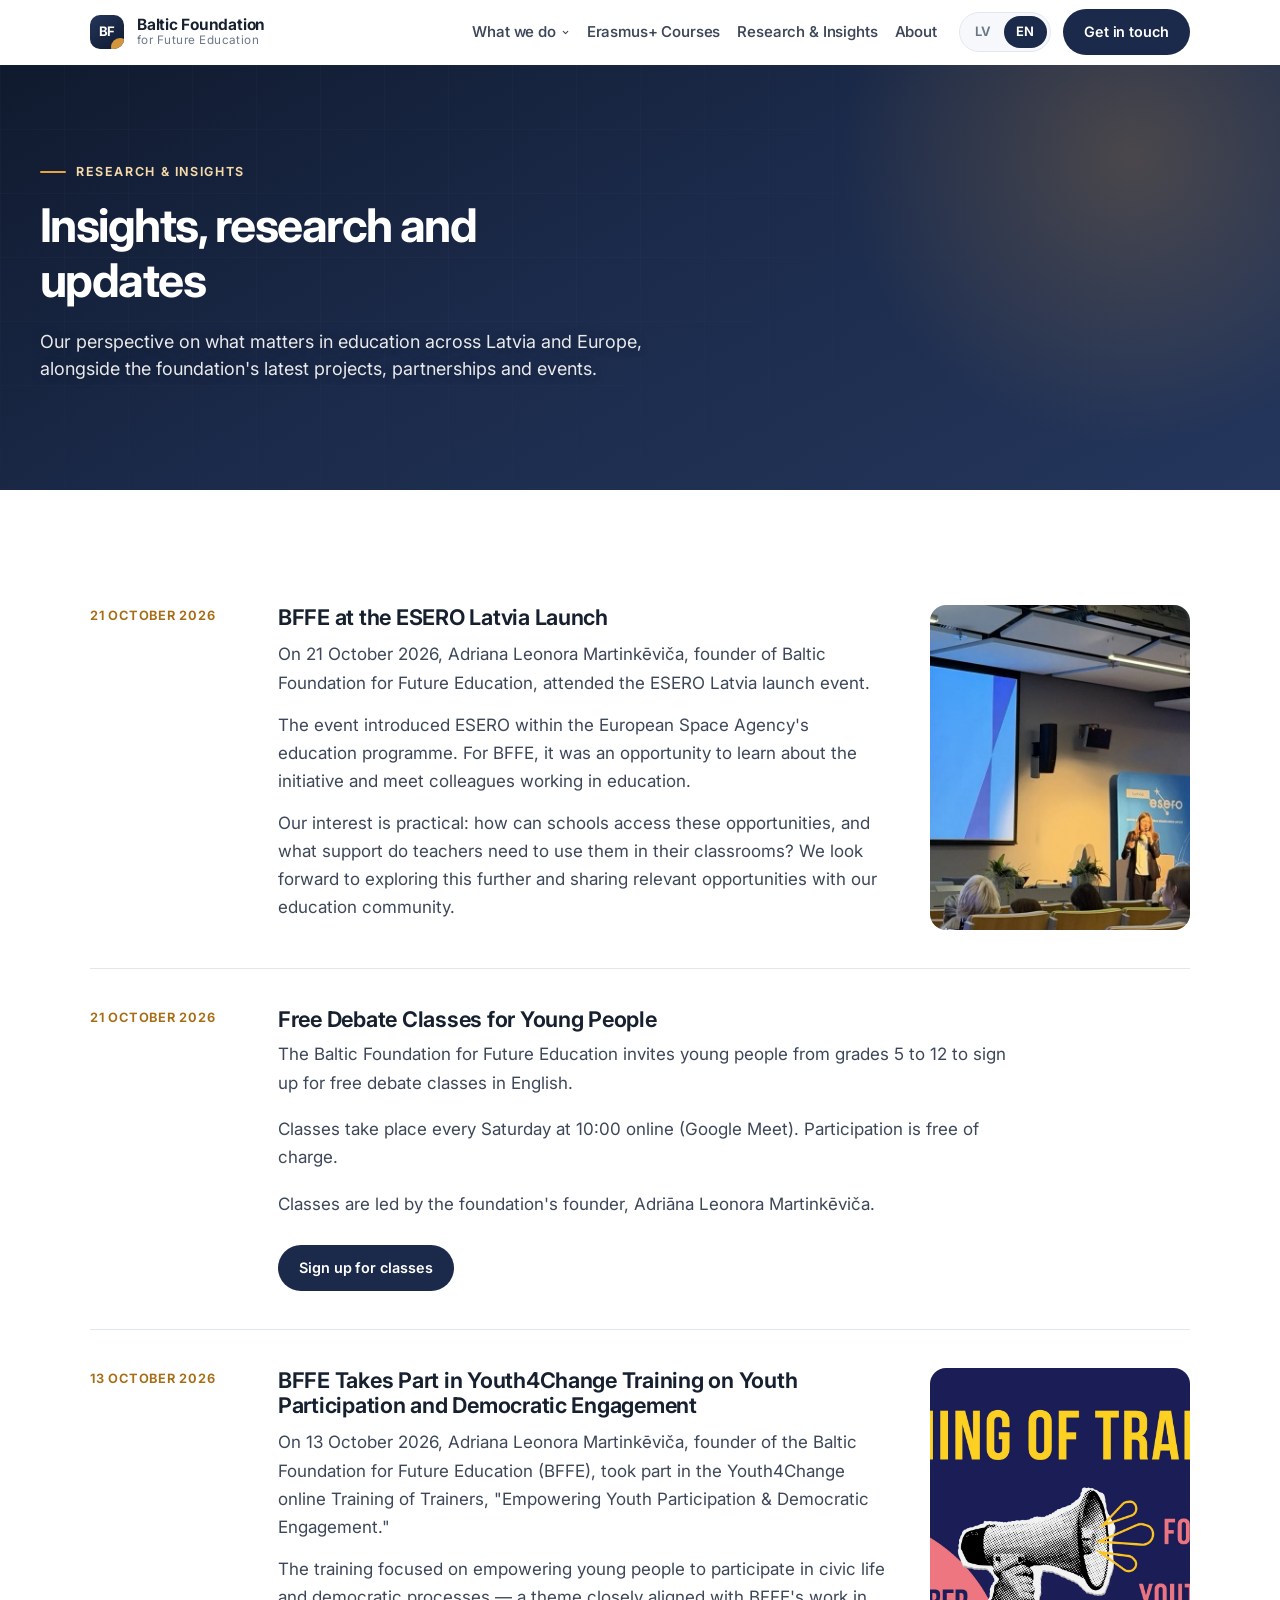
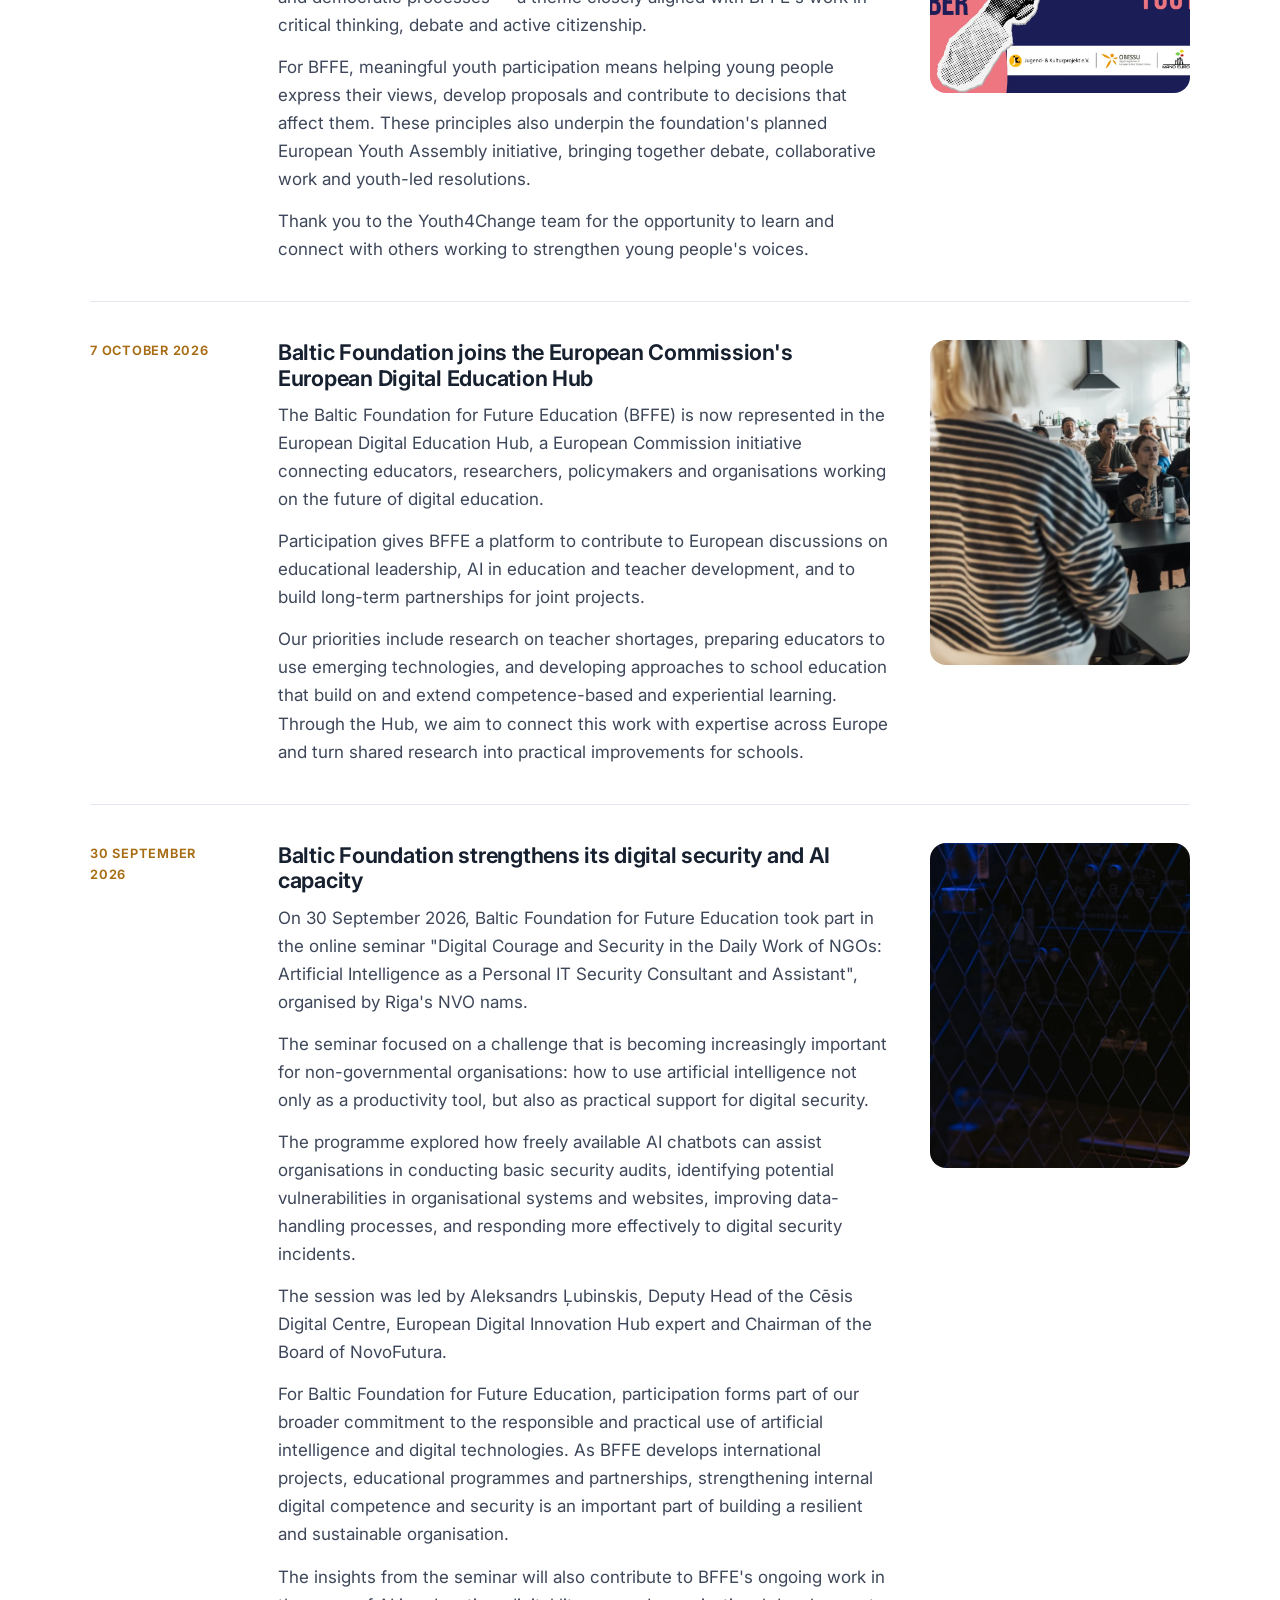
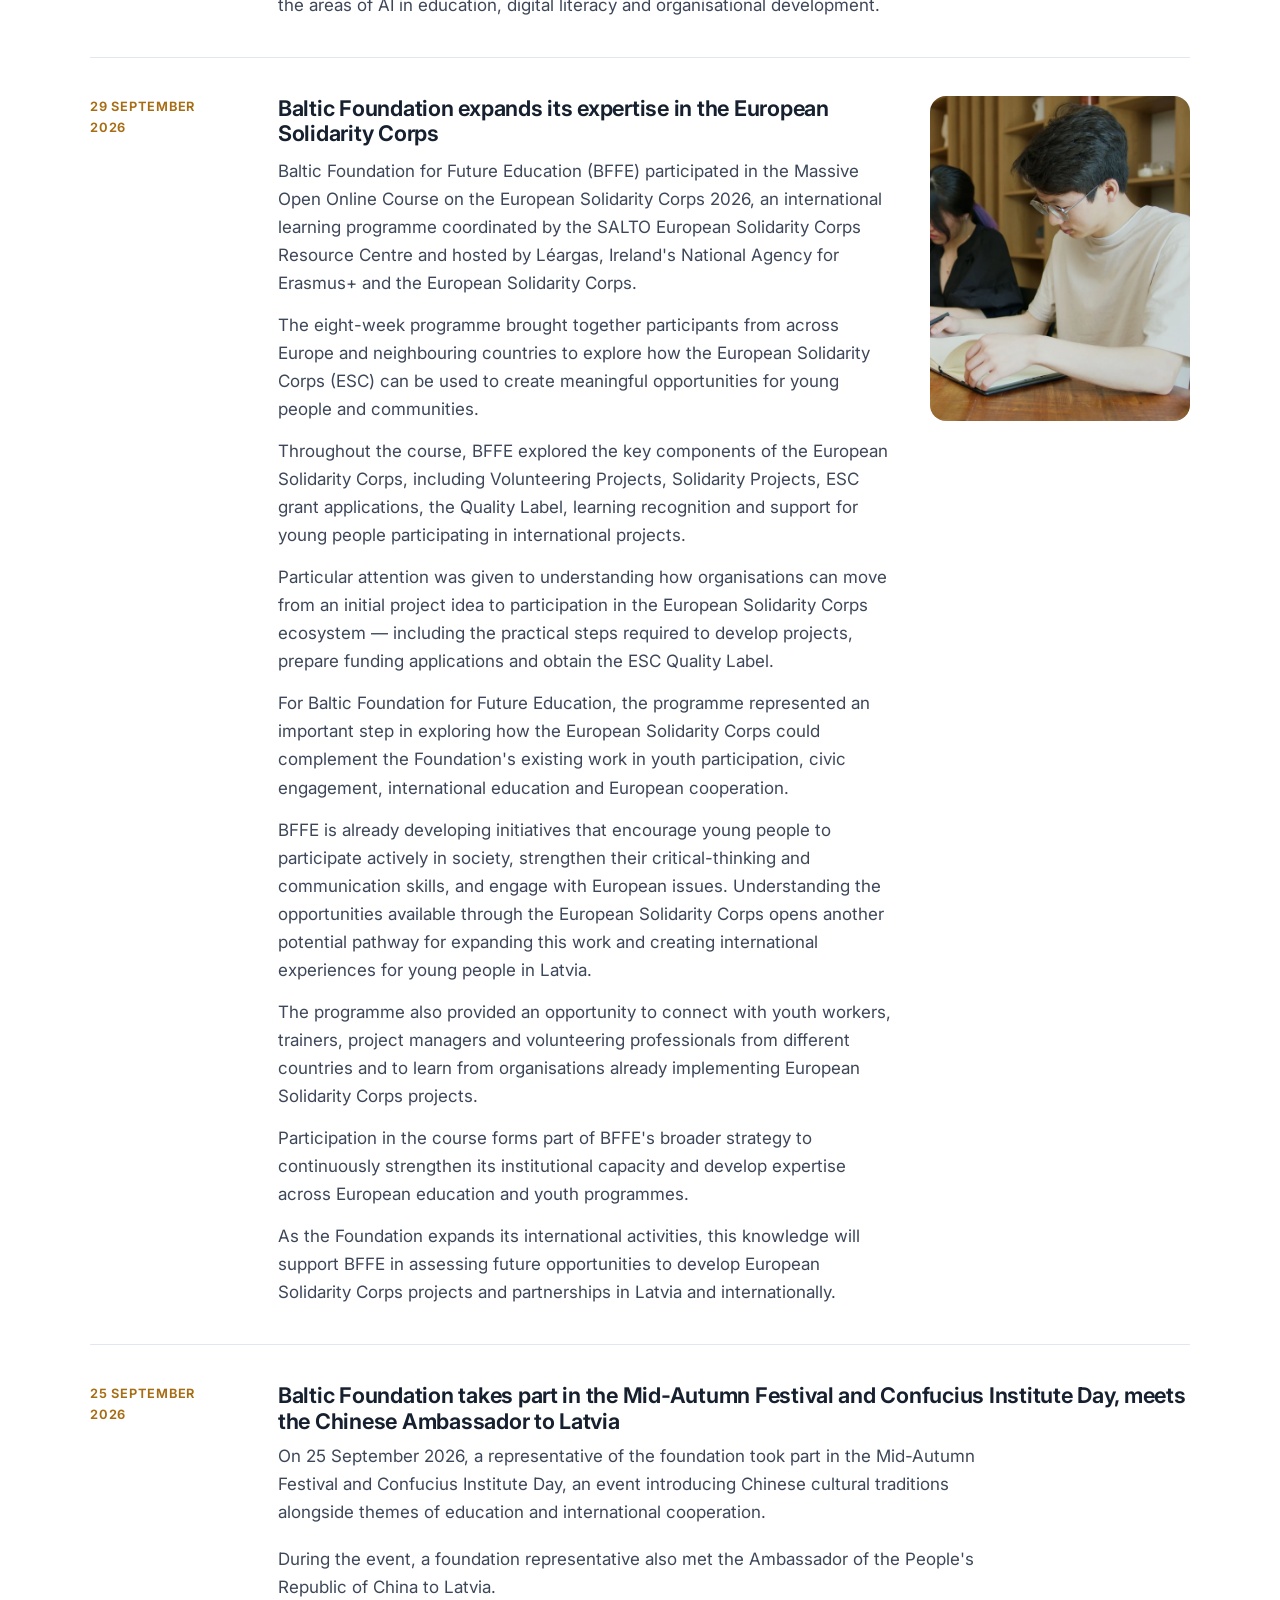
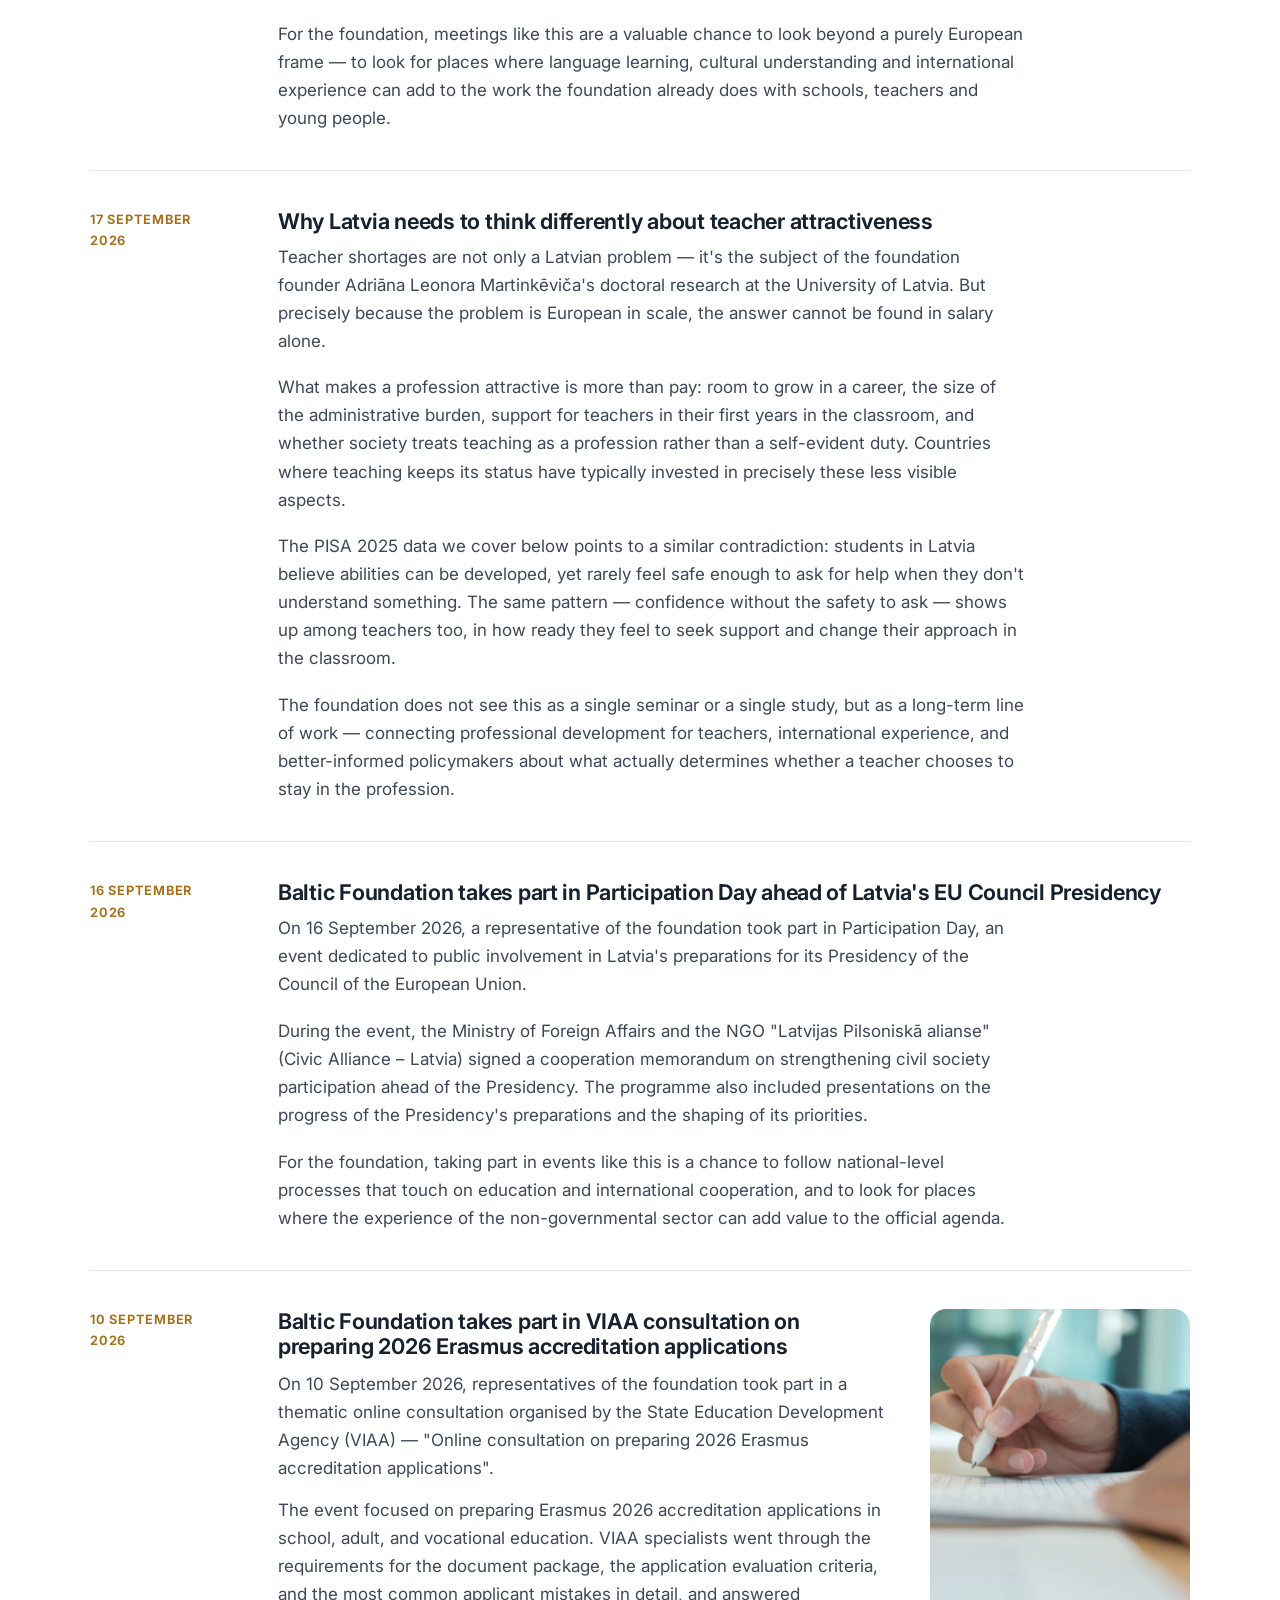
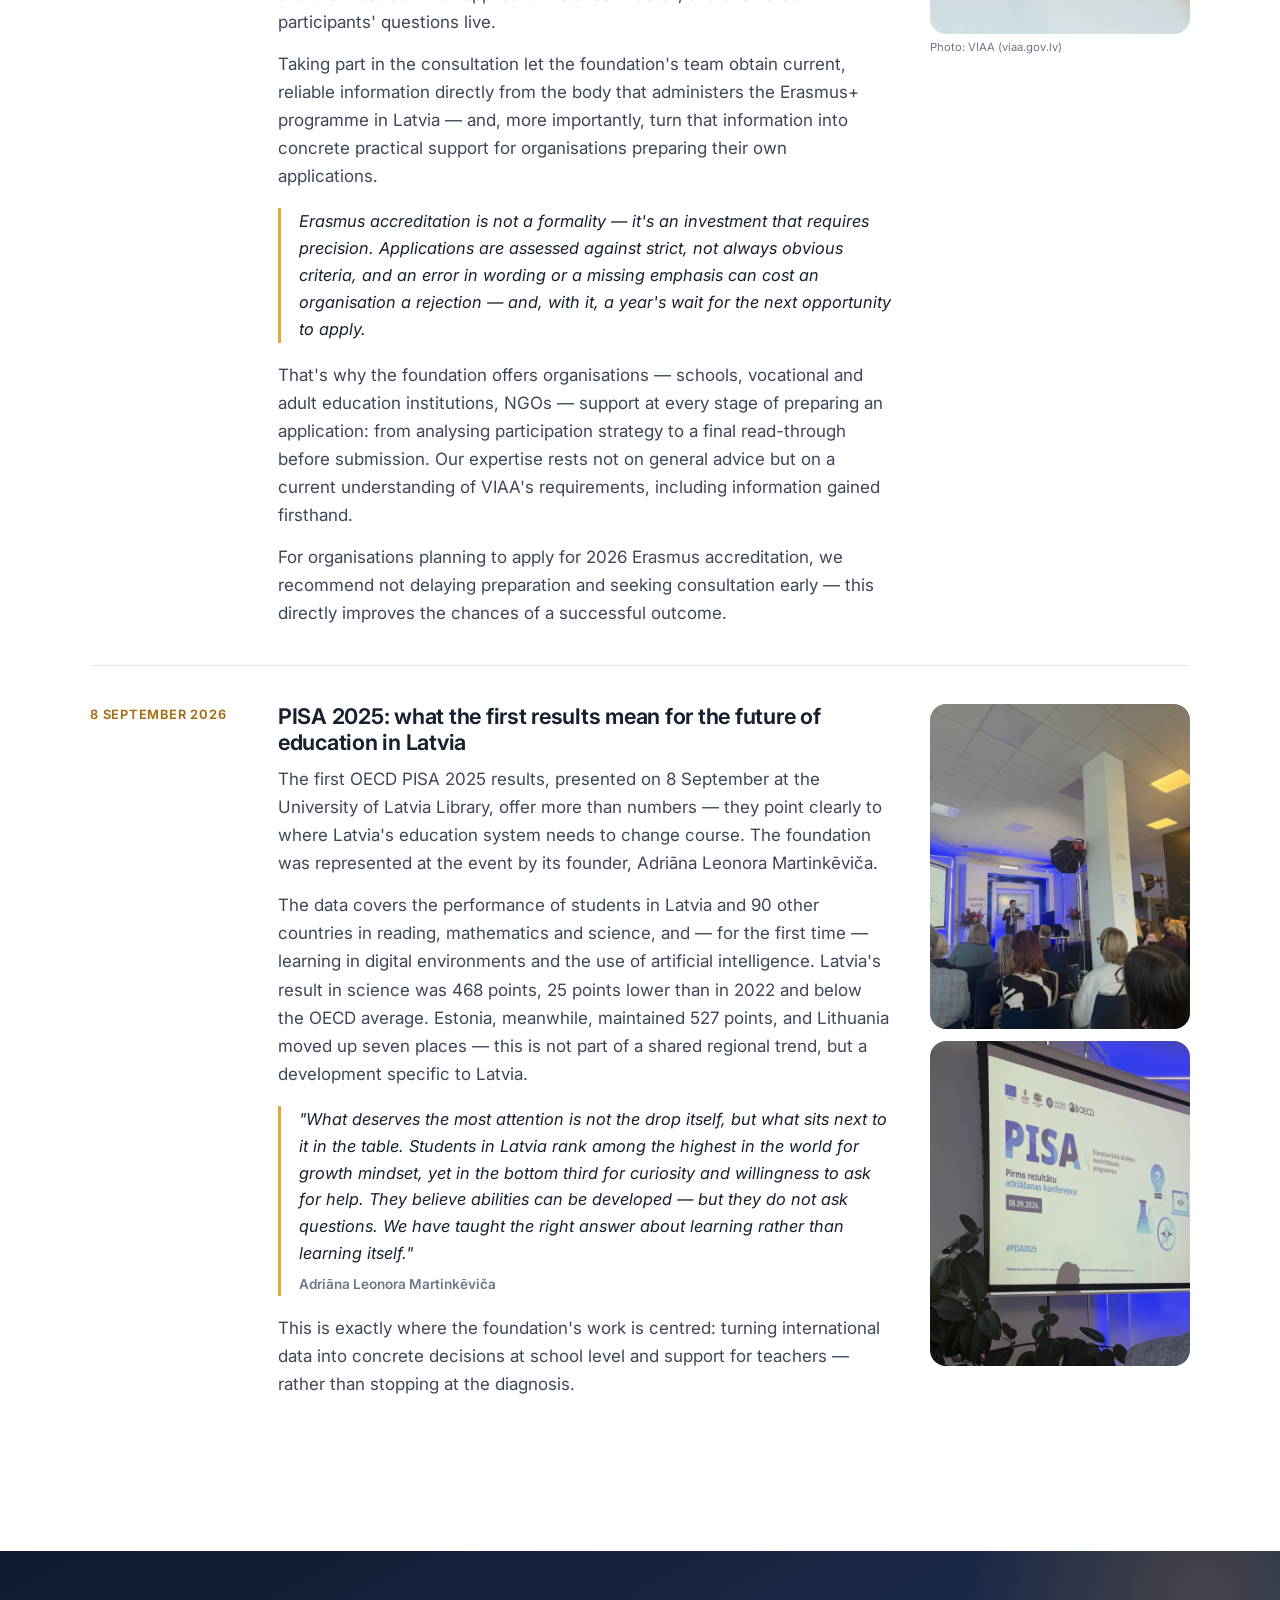
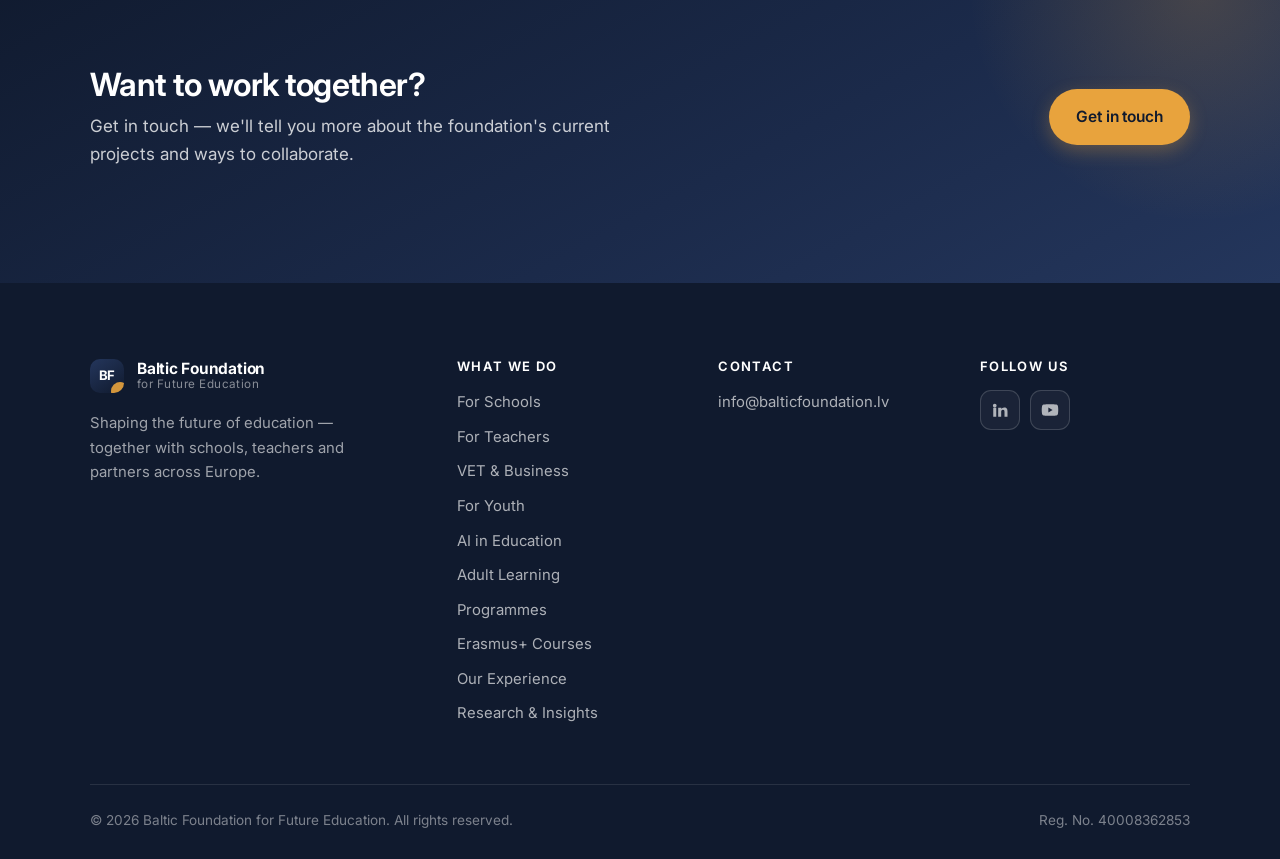
==== commit a1ebf0ee: "Add news item: BFFE at the ESERO Latvia launch New top news item (21 Oct 2026) on the foundation's a" ====
--- a/aktualitates.html
+++ b/aktualitates.html
@@ -141,168 +141,185 @@
 
       <article class="news-item">
         <span class="news-item__date" data-i18n="aktualitates.item1.date">2026. gada 21. oktobris</span>
+        <div class="news-item__content">
+          <div class="news-item__text">
+            <h3 data-i18n="aktualitates.item1.title">BFFE piedalās ESERO Latvia atklāšanas pasākumā</h3>
+            <p data-i18n="aktualitates.item1.p1">2026. gada 21. oktobrī Adriāna Leonora Martinkēviča, Baltic Foundation for Future Education dibinātāja, apmeklēja ESERO Latvia atklāšanas pasākumu.</p>
+            <p data-i18n="aktualitates.item1.p2">Pasākumā tika iepazīstināts ar ESERO vietu Eiropas Kosmosa aģentūras izglītības programmā. BFFE tā bija iespēja uzzināt vairāk par šo iniciatīvu un iepazīties ar kolēģiem, kas strādā izglītības jomā.</p>
+            <p data-i18n="aktualitates.item1.p3">Mūsu interese ir praktiska: kā skolas var piekļūt šīm iespējām un kāds atbalsts skolotājiem nepieciešams, lai tās izmantotu klasē? Mēs ar interesi sekosim šim virzienam un dalīsimies ar atbilstošām iespējām ar savu izglītības kopienu.</p>
+          </div>
+          <div class="news-item__media">
+            <div class="news-item__photo">
+              <img src="assets/img/aktualitates-esero-latvia.webp" data-i18n-alt="aktualitates.item1.image.alt" alt="Adriāna Leonora Martinkēviča uzrunā dalībniekus ESERO Latvia atklāšanas pasākumā" width="1152" height="684" loading="lazy" decoding="async">
+            </div>
+          </div>
+        </div>
+      </article>
+
+      <article class="news-item">
+        <span class="news-item__date" data-i18n="aktualitates.item2.date">2026. gada 21. oktobris</span>
         <div class="news-item__body">
-          <h3 data-i18n="aktualitates.item1.title">Bezmaksas debašu nodarbības jauniešiem</h3>
-          <p data-i18n="aktualitates.item1.p1">Baltic Foundation for Future Education aicina jauniešus no 5. līdz 12. klasei pieteikties bezmaksas debašu nodarbībām angļu valodā.</p>
-          <p data-i18n="aktualitates.item1.p2">Nodarbības notiek katru sestdienu plkst. 10.00 tiešsaistē (Google Meet). Dalība ir bez maksas.</p>
-          <p data-i18n="aktualitates.item1.p3">Nodarbības vada fonda dibinātāja Adriāna Leonora Martinkēviča.</p>
-          <a class="btn btn--navy btn--sm" style="margin-top:8px" href="https://forms.gle/7wFbGma2sDqgT7Gj7" target="_blank" rel="noopener" data-i18n="aktualitates.item1.cta">Pieteikties nodarbībām</a>
-        </div>
-      </article>
-
-      <article class="news-item">
-        <span class="news-item__date" data-i18n="aktualitates.item2.date">2026. gada 13. oktobris</span>
-        <div class="news-item__content">
-          <div class="news-item__text">
-            <h3 data-i18n="aktualitates.item2.title">BFFE piedalās Youth4Change apmācībā par jauniešu līdzdalību un demokrātisko iesaisti</h3>
-            <p data-i18n="aktualitates.item2.p1">2026. gada 13. oktobrī Adriāna Leonora Martinkēviča, Baltic Foundation for Future Education (BFFE) dibinātāja, piedalījās Youth4Change tiešsaistes apmācībā treneriem „Empowering Youth Participation & Democratic Engagement" ("Jauniešu līdzdalības un demokrātiskās iesaistes stiprināšana").</p>
-            <p data-i18n="aktualitates.item2.p2">Apmācība bija vērsta uz jauniešu iespēju stiprināšanu piedalīties pilsoniskajā dzīvē un demokrātiskajos procesos — tēma, kas cieši saistīta ar BFFE darbu kritiskās domāšanas, debašu un aktīvas pilsoniskās līdzdalības jomā.</p>
-            <p data-i18n="aktualitates.item2.p3">BFFE izpratnē jēgpilna jauniešu līdzdalība nozīmē palīdzēt jauniešiem paust savu viedokli, izstrādāt priekšlikumus un iesaistīties lēmumos, kas skar viņus pašus. Šie paši principi ir pamatā arī fonda plānotajai Eiropas Jauniešu asamblejas (European Youth Assembly) iniciatīvai, kas apvieno debates, kopīgu darbu un jauniešu izstrādātas rezolūcijas.</p>
-            <p data-i18n="aktualitates.item2.p4">Paldies Youth4Change komandai par iespēju mācīties un sazināties ar citiem, kas strādā, lai stiprinātu jauniešu balsi.</p>
-          </div>
-          <div class="news-item__media">
-            <div class="news-item__photo">
-              <img src="assets/img/aktualitates-y4c-tot.webp" data-i18n-alt="aktualitates.item2.image.alt" alt="Youth4Change apmācības treneriem baneris — Empowering Youth Participation & Democratic Engagement, 13. un 15. oktobris" width="1920" height="1080" loading="lazy" decoding="async">
-            </div>
-          </div>
-        </div>
-      </article>
-
-      <article class="news-item">
-        <span class="news-item__date" data-i18n="aktualitates.item3.date">2026. gada 7. oktobris</span>
-        <div class="news-item__content">
-          <div class="news-item__text">
-            <h3 data-i18n="aktualitates.item3.title">BFFE pievienojas Eiropas Komisijas Eiropas Digitālās izglītības centram</h3>
-            <p data-i18n="aktualitates.item3.p1">Baltic Foundation for Future Education (BFFE) tagad ir pārstāvēts Eiropas Digitālās izglītības centrā (European Digital Education Hub) — Eiropas Komisijas iniciatīvā, kas apvieno pedagogus, pētniekus, politikas veidotājus un organizācijas, kuras strādā pie digitālās izglītības nākotnes.</p>
-            <p data-i18n="aktualitates.item3.p2">Dalība sniedz BFFE platformu, lai iesaistītos Eiropas diskusijās par izglītības vadību, AI izglītībā un pedagogu profesionālo attīstību, kā arī veidotu ilgtermiņa partnerības kopīgiem projektiem.</p>
-            <p data-i18n="aktualitates.item3.p3">Mūsu prioritātes ietver pētniecību par skolotāju trūkumu, pedagogu sagatavošanu jaunāko tehnoloģiju lietošanai un pieejas izstrādi skolas izglītībai, kas balstās uz kompetencēs balstītu un pieredzē balstītu mācīšanos un to paplašina. Caur centru mēs vēlamies savienot šo darbu ar ekspertīzi visā Eiropā un pārvērst kopīgu pētniecību praktiskos uzlabojumos skolām.</p>
-          </div>
-          <div class="news-item__media">
-            <div class="news-item__photo">
-              <img src="assets/img/aktualitates-digital-education-hub.webp" data-i18n-alt="aktualitates.item3.image.alt" alt="Lektore uzrunā pedagogu grupu semināra telpā" width="1200" height="1500" loading="lazy" decoding="async">
-            </div>
-          </div>
-        </div>
-      </article>
-
-      <article class="news-item">
-        <span class="news-item__date" data-i18n="aktualitates.item4.date">2026. gada 30. septembris</span>
-        <div class="news-item__content">
-          <div class="news-item__text">
-            <h3 data-i18n="aktualitates.item4.title">Fonds stiprina digitālo drošību un mākslīgā intelekta kompetenci</h3>
-            <p data-i18n="aktualitates.item4.p1">2026. gada 30. septembrī Baltic Foundation for Future Education piedalījās Rīgas NVO nama rīkotajā tiešsaistes seminārā "Digitālā drosme un drošība NVO ikdienas darbā: mākslīgais intelekts kā personīgais IT drošības konsultants un asistents".</p>
-            <p data-i18n="aktualitates.item4.p2">Seminārs pievērsās jautājumam, kas nevalstiskajām organizācijām kļūst arvien nozīmīgāks — kā izmantot mākslīgo intelektu ne tikai produktivitātes uzlabošanai, bet arī kā praktisku atbalstu digitālajai drošībai.</p>
-            <p data-i18n="aktualitates.item4.p3">Programmā tika aplūkots, kā brīvi pieejami AI tērzēšanas rīki var palīdzēt organizācijām veikt pamata drošības auditus, atpazīt iespējamās ievainojamības organizācijas sistēmās un tīmekļa vietnēs, uzlabot datu apstrādes procesus un efektīvāk reaģēt uz digitālās drošības incidentiem.</p>
-            <p data-i18n="aktualitates.item4.p4">Semināru vadīja Aleksandrs Ļubinskis — Cēsu Digitālā centra vadītāja vietnieks, Eiropas Digitālās inovācijas centra (EDIH) eksperts un biedrības "NovoFutura" valdes priekšsēdētājs.</p>
-            <p data-i18n="aktualitates.item4.p5">Baltic Foundation for Future Education dalība šajā seminārā ir daļa no mūsu plašākās apņemšanās atbildīgi un praktiski izmantot mākslīgo intelektu un digitālās tehnoloģijas. Attīstot starptautiskus projektus, izglītības programmas un partnerības, iekšējās digitālās kompetences un drošības stiprināšana ir svarīga noturīgas un ilgtspējīgas organizācijas veidošanas sastāvdaļa.</p>
-            <p data-i18n="aktualitates.item4.p6">Semināra atziņas papildinās arī fonda ilgtermiņa darbu AI izglītībā, digitālās pratības un organizācijas attīstības jomās.</p>
-          </div>
-          <div class="news-item__media">
-            <div class="news-item__photo">
-              <img src="assets/img/aktualitates-digital-security.webp" data-i18n-alt="aktualitates.item4.image.alt" alt="Tīkla režģis pār apgaismotu elektronikas plati — digitālās drošības simbols" width="1200" height="1500" loading="lazy" decoding="async">
-            </div>
-          </div>
-        </div>
-      </article>
-
-      <article class="news-item">
-        <span class="news-item__date" data-i18n="aktualitates.item5.date">2026. gada 29. septembris</span>
-        <div class="news-item__content">
-          <div class="news-item__text">
-            <h3 data-i18n="aktualitates.item5.title">Fonds paplašina ekspertīzi Eiropas Solidaritātes korpusa jomā</h3>
-            <p data-i18n="aktualitates.item5.p1">Baltic Foundation for Future Education (BFFE) piedalījās masveida atvērtajā tiešsaistes kursā (MOOC) par Eiropas Solidaritātes korpusu 2026 — starptautiskā mācību programmā, ko koordinē SALTO Eiropas Solidaritātes korpusa resursu centrs un rīko Léargas, Īrijas Erasmus+ un Eiropas Solidaritātes korpusa Nacionālā aģentūra.</p>
-            <p data-i18n="aktualitates.item5.p2">Astoņu nedēļu programma pulcēja dalībniekus no visas Eiropas un kaimiņvalstīm, lai izpētītu, kā Eiropas Solidaritātes korpuss (ESK) var radīt jēgpilnas iespējas jauniešiem un kopienām.</p>
-            <p data-i18n="aktualitates.item5.p3">Kursa laikā BFFE iepazina Eiropas Solidaritātes korpusa galvenās sastāvdaļas, tostarp brīvprātīgā darba projektus, solidaritātes projektus, ESK granta pieteikumus, kvalitātes zīmi (Quality Label), mācīšanās rezultātu atzīšanu un atbalstu jauniešiem, kas piedalās starptautiskos projektos.</p>
-            <p data-i18n="aktualitates.item5.p4">Īpaša uzmanība tika pievērsta tam, kā organizācijas var pāriet no sākotnējas projekta idejas līdz dalībai Eiropas Solidaritātes korpusa ekosistēmā — tostarp praktiskajiem soļiem, kas nepieciešami projektu izstrādei, finansējuma pieteikumu sagatavošanai un ESK kvalitātes zīmes iegūšanai.</p>
-            <p data-i18n="aktualitates.item5.p5">Baltic Foundation for Future Education šī programma bija nozīmīgs solis, izpētot, kā Eiropas Solidaritātes korpuss varētu papildināt fonda esošo darbu jauniešu līdzdalības, pilsoniskās iesaistes, starptautiskās izglītības un Eiropas sadarbības jomā.</p>
-            <p data-i18n="aktualitates.item5.p6">BFFE jau attīsta iniciatīvas, kas mudina jauniešus aktīvi iesaistīties sabiedrībā, stiprināt kritiskās domāšanas un komunikācijas prasmes, kā arī iesaistīties Eiropas jautājumos. Izpratne par Eiropas Solidaritātes korpusa piedāvātajām iespējām paver vēl vienu potenciālu ceļu šī darba paplašināšanai un starptautiskas pieredzes radīšanai jauniešiem Latvijā.</p>
-            <p data-i18n="aktualitates.item5.p7">Programma sniedza arī iespēju sazināties ar jaunatnes darbiniekiem, treneriem, projektu vadītājiem un brīvprātīgā darba jomas profesionāļiem no dažādām valstīm un mācīties no organizācijām, kas jau īsteno Eiropas Solidaritātes korpusa projektus.</p>
-            <p data-i18n="aktualitates.item5.p8">Dalība kursā ir daļa no BFFE plašākās stratēģijas — pastāvīgi stiprināt institucionālo kapacitāti un attīstīt ekspertīzi Eiropas izglītības un jaunatnes programmu jomā.</p>
-            <p data-i18n="aktualitates.item5.p9">Paplašinot starptautisko darbību, šīs zināšanas palīdzēs BFFE izvērtēt turpmākās iespējas attīstīt Eiropas Solidaritātes korpusa projektus un partnerības Latvijā un starptautiski.</p>
-          </div>
-          <div class="news-item__media">
-            <div class="news-item__photo">
-              <img src="assets/img/aktualitates-esc-mooc.webp" data-i18n-alt="aktualitates.item5.image.alt" alt="Students strādā ar piezīmju grāmatiņu un klēpjdatoru pie koka galda kopīgā mācību telpā" width="1200" height="1500" loading="lazy" decoding="async">
-            </div>
-          </div>
-        </div>
-      </article>
-
-      <article class="news-item">
-        <span class="news-item__date" data-i18n="aktualitates.item6.date">2026. gada 25. septembris</span>
+          <h3 data-i18n="aktualitates.item2.title">Bezmaksas debašu nodarbības jauniešiem</h3>
+          <p data-i18n="aktualitates.item2.p1">Baltic Foundation for Future Education aicina jauniešus no 5. līdz 12. klasei pieteikties bezmaksas debašu nodarbībām angļu valodā.</p>
+          <p data-i18n="aktualitates.item2.p2">Nodarbības notiek katru sestdienu plkst. 10.00 tiešsaistē (Google Meet). Dalība ir bez maksas.</p>
+          <p data-i18n="aktualitates.item2.p3">Nodarbības vada fonda dibinātāja Adriāna Leonora Martinkēviča.</p>
+          <a class="btn btn--navy btn--sm" style="margin-top:8px" href="https://forms.gle/7wFbGma2sDqgT7Gj7" target="_blank" rel="noopener" data-i18n="aktualitates.item2.cta">Pieteikties nodarbībām</a>
+        </div>
+      </article>
+
+      <article class="news-item">
+        <span class="news-item__date" data-i18n="aktualitates.item3.date">2026. gada 13. oktobris</span>
+        <div class="news-item__content">
+          <div class="news-item__text">
+            <h3 data-i18n="aktualitates.item3.title">BFFE piedalās Youth4Change apmācībā par jauniešu līdzdalību un demokrātisko iesaisti</h3>
+            <p data-i18n="aktualitates.item3.p1">2026. gada 13. oktobrī Adriāna Leonora Martinkēviča, Baltic Foundation for Future Education (BFFE) dibinātāja, piedalījās Youth4Change tiešsaistes apmācībā treneriem „Empowering Youth Participation & Democratic Engagement" ("Jauniešu līdzdalības un demokrātiskās iesaistes stiprināšana").</p>
+            <p data-i18n="aktualitates.item3.p2">Apmācība bija vērsta uz jauniešu iespēju stiprināšanu piedalīties pilsoniskajā dzīvē un demokrātiskajos procesos — tēma, kas cieši saistīta ar BFFE darbu kritiskās domāšanas, debašu un aktīvas pilsoniskās līdzdalības jomā.</p>
+            <p data-i18n="aktualitates.item3.p3">BFFE izpratnē jēgpilna jauniešu līdzdalība nozīmē palīdzēt jauniešiem paust savu viedokli, izstrādāt priekšlikumus un iesaistīties lēmumos, kas skar viņus pašus. Šie paši principi ir pamatā arī fonda plānotajai Eiropas Jauniešu asamblejas (European Youth Assembly) iniciatīvai, kas apvieno debates, kopīgu darbu un jauniešu izstrādātas rezolūcijas.</p>
+            <p data-i18n="aktualitates.item3.p4">Paldies Youth4Change komandai par iespēju mācīties un sazināties ar citiem, kas strādā, lai stiprinātu jauniešu balsi.</p>
+          </div>
+          <div class="news-item__media">
+            <div class="news-item__photo">
+              <img src="assets/img/aktualitates-y4c-tot.webp" data-i18n-alt="aktualitates.item3.image.alt" alt="Youth4Change apmācības treneriem baneris — Empowering Youth Participation & Democratic Engagement, 13. un 15. oktobris" width="1920" height="1080" loading="lazy" decoding="async">
+            </div>
+          </div>
+        </div>
+      </article>
+
+      <article class="news-item">
+        <span class="news-item__date" data-i18n="aktualitates.item4.date">2026. gada 7. oktobris</span>
+        <div class="news-item__content">
+          <div class="news-item__text">
+            <h3 data-i18n="aktualitates.item4.title">BFFE pievienojas Eiropas Komisijas Eiropas Digitālās izglītības centram</h3>
+            <p data-i18n="aktualitates.item4.p1">Baltic Foundation for Future Education (BFFE) tagad ir pārstāvēts Eiropas Digitālās izglītības centrā (European Digital Education Hub) — Eiropas Komisijas iniciatīvā, kas apvieno pedagogus, pētniekus, politikas veidotājus un organizācijas, kuras strādā pie digitālās izglītības nākotnes.</p>
+            <p data-i18n="aktualitates.item4.p2">Dalība sniedz BFFE platformu, lai iesaistītos Eiropas diskusijās par izglītības vadību, AI izglītībā un pedagogu profesionālo attīstību, kā arī veidotu ilgtermiņa partnerības kopīgiem projektiem.</p>
+            <p data-i18n="aktualitates.item4.p3">Mūsu prioritātes ietver pētniecību par skolotāju trūkumu, pedagogu sagatavošanu jaunāko tehnoloģiju lietošanai un pieejas izstrādi skolas izglītībai, kas balstās uz kompetencēs balstītu un pieredzē balstītu mācīšanos un to paplašina. Caur centru mēs vēlamies savienot šo darbu ar ekspertīzi visā Eiropā un pārvērst kopīgu pētniecību praktiskos uzlabojumos skolām.</p>
+          </div>
+          <div class="news-item__media">
+            <div class="news-item__photo">
+              <img src="assets/img/aktualitates-digital-education-hub.webp" data-i18n-alt="aktualitates.item4.image.alt" alt="Lektore uzrunā pedagogu grupu semināra telpā" width="1200" height="1500" loading="lazy" decoding="async">
+            </div>
+          </div>
+        </div>
+      </article>
+
+      <article class="news-item">
+        <span class="news-item__date" data-i18n="aktualitates.item5.date">2026. gada 30. septembris</span>
+        <div class="news-item__content">
+          <div class="news-item__text">
+            <h3 data-i18n="aktualitates.item5.title">Fonds stiprina digitālo drošību un mākslīgā intelekta kompetenci</h3>
+            <p data-i18n="aktualitates.item5.p1">2026. gada 30. septembrī Baltic Foundation for Future Education piedalījās Rīgas NVO nama rīkotajā tiešsaistes seminārā "Digitālā drosme un drošība NVO ikdienas darbā: mākslīgais intelekts kā personīgais IT drošības konsultants un asistents".</p>
+            <p data-i18n="aktualitates.item5.p2">Seminārs pievērsās jautājumam, kas nevalstiskajām organizācijām kļūst arvien nozīmīgāks — kā izmantot mākslīgo intelektu ne tikai produktivitātes uzlabošanai, bet arī kā praktisku atbalstu digitālajai drošībai.</p>
+            <p data-i18n="aktualitates.item5.p3">Programmā tika aplūkots, kā brīvi pieejami AI tērzēšanas rīki var palīdzēt organizācijām veikt pamata drošības auditus, atpazīt iespējamās ievainojamības organizācijas sistēmās un tīmekļa vietnēs, uzlabot datu apstrādes procesus un efektīvāk reaģēt uz digitālās drošības incidentiem.</p>
+            <p data-i18n="aktualitates.item5.p4">Semināru vadīja Aleksandrs Ļubinskis — Cēsu Digitālā centra vadītāja vietnieks, Eiropas Digitālās inovācijas centra (EDIH) eksperts un biedrības "NovoFutura" valdes priekšsēdētājs.</p>
+            <p data-i18n="aktualitates.item5.p5">Baltic Foundation for Future Education dalība šajā seminārā ir daļa no mūsu plašākās apņemšanās atbildīgi un praktiski izmantot mākslīgo intelektu un digitālās tehnoloģijas. Attīstot starptautiskus projektus, izglītības programmas un partnerības, iekšējās digitālās kompetences un drošības stiprināšana ir svarīga noturīgas un ilgtspējīgas organizācijas veidošanas sastāvdaļa.</p>
+            <p data-i18n="aktualitates.item5.p6">Semināra atziņas papildinās arī fonda ilgtermiņa darbu AI izglītībā, digitālās pratības un organizācijas attīstības jomās.</p>
+          </div>
+          <div class="news-item__media">
+            <div class="news-item__photo">
+              <img src="assets/img/aktualitates-digital-security.webp" data-i18n-alt="aktualitates.item5.image.alt" alt="Tīkla režģis pār apgaismotu elektronikas plati — digitālās drošības simbols" width="1200" height="1500" loading="lazy" decoding="async">
+            </div>
+          </div>
+        </div>
+      </article>
+
+      <article class="news-item">
+        <span class="news-item__date" data-i18n="aktualitates.item6.date">2026. gada 29. septembris</span>
+        <div class="news-item__content">
+          <div class="news-item__text">
+            <h3 data-i18n="aktualitates.item6.title">Fonds paplašina ekspertīzi Eiropas Solidaritātes korpusa jomā</h3>
+            <p data-i18n="aktualitates.item6.p1">Baltic Foundation for Future Education (BFFE) piedalījās masveida atvērtajā tiešsaistes kursā (MOOC) par Eiropas Solidaritātes korpusu 2026 — starptautiskā mācību programmā, ko koordinē SALTO Eiropas Solidaritātes korpusa resursu centrs un rīko Léargas, Īrijas Erasmus+ un Eiropas Solidaritātes korpusa Nacionālā aģentūra.</p>
+            <p data-i18n="aktualitates.item6.p2">Astoņu nedēļu programma pulcēja dalībniekus no visas Eiropas un kaimiņvalstīm, lai izpētītu, kā Eiropas Solidaritātes korpuss (ESK) var radīt jēgpilnas iespējas jauniešiem un kopienām.</p>
+            <p data-i18n="aktualitates.item6.p3">Kursa laikā BFFE iepazina Eiropas Solidaritātes korpusa galvenās sastāvdaļas, tostarp brīvprātīgā darba projektus, solidaritātes projektus, ESK granta pieteikumus, kvalitātes zīmi (Quality Label), mācīšanās rezultātu atzīšanu un atbalstu jauniešiem, kas piedalās starptautiskos projektos.</p>
+            <p data-i18n="aktualitates.item6.p4">Īpaša uzmanība tika pievērsta tam, kā organizācijas var pāriet no sākotnējas projekta idejas līdz dalībai Eiropas Solidaritātes korpusa ekosistēmā — tostarp praktiskajiem soļiem, kas nepieciešami projektu izstrādei, finansējuma pieteikumu sagatavošanai un ESK kvalitātes zīmes iegūšanai.</p>
+            <p data-i18n="aktualitates.item6.p5">Baltic Foundation for Future Education šī programma bija nozīmīgs solis, izpētot, kā Eiropas Solidaritātes korpuss varētu papildināt fonda esošo darbu jauniešu līdzdalības, pilsoniskās iesaistes, starptautiskās izglītības un Eiropas sadarbības jomā.</p>
+            <p data-i18n="aktualitates.item6.p6">BFFE jau attīsta iniciatīvas, kas mudina jauniešus aktīvi iesaistīties sabiedrībā, stiprināt kritiskās domāšanas un komunikācijas prasmes, kā arī iesaistīties Eiropas jautājumos. Izpratne par Eiropas Solidaritātes korpusa piedāvātajām iespējām paver vēl vienu potenciālu ceļu šī darba paplašināšanai un starptautiskas pieredzes radīšanai jauniešiem Latvijā.</p>
+            <p data-i18n="aktualitates.item6.p7">Programma sniedza arī iespēju sazināties ar jaunatnes darbiniekiem, treneriem, projektu vadītājiem un brīvprātīgā darba jomas profesionāļiem no dažādām valstīm un mācīties no organizācijām, kas jau īsteno Eiropas Solidaritātes korpusa projektus.</p>
+            <p data-i18n="aktualitates.item6.p8">Dalība kursā ir daļa no BFFE plašākās stratēģijas — pastāvīgi stiprināt institucionālo kapacitāti un attīstīt ekspertīzi Eiropas izglītības un jaunatnes programmu jomā.</p>
+            <p data-i18n="aktualitates.item6.p9">Paplašinot starptautisko darbību, šīs zināšanas palīdzēs BFFE izvērtēt turpmākās iespējas attīstīt Eiropas Solidaritātes korpusa projektus un partnerības Latvijā un starptautiski.</p>
+          </div>
+          <div class="news-item__media">
+            <div class="news-item__photo">
+              <img src="assets/img/aktualitates-esc-mooc.webp" data-i18n-alt="aktualitates.item6.image.alt" alt="Students strādā ar piezīmju grāmatiņu un klēpjdatoru pie koka galda kopīgā mācību telpā" width="1200" height="1500" loading="lazy" decoding="async">
+            </div>
+          </div>
+        </div>
+      </article>
+
+      <article class="news-item">
+        <span class="news-item__date" data-i18n="aktualitates.item7.date">2026. gada 25. septembris</span>
         <div class="news-item__body">
-          <h3 data-i18n="aktualitates.item6.title">Fonds piedalās Rudens vidus svētkos un Konfūcija institūta dienā, tiekas ar Ķīnas vēstnieku Latvijā</h3>
-          <p data-i18n="aktualitates.item6.p1">2026. gada 25. septembrī fonda pārstāve piedalījās Rudens vidus svētkos un Konfūcija institūta dienā — pasākumā, kas iepazīstināja ar ķīniešu kultūras tradīcijām un vienlaikus pievērsās izglītības un starptautiskās sadarbības tēmām.</p>
-          <p data-i18n="aktualitates.item6.p2">Pasākuma ietvaros fonda pārstāve tikās arī ar Ķīnas Tautas Republikas vēstnieku Latvijā.</p>
-          <p data-i18n="aktualitates.item6.p3">Fondam šāda tikšanās ir vērtīga iespēja paplašināt skatu ārpus Eiropas ietvara — meklēt vietas, kur valodu apguve, kultūras izpratne un starptautiskā pieredze var papildināt darbu, ko fonds jau veic ar skolām, pedagogiem un jauniešiem.</p>
-        </div>
-      </article>
-
-      <article class="news-item">
-        <span class="news-item__date" data-i18n="aktualitates.item7.date">2026. gada 17. septembris</span>
+          <h3 data-i18n="aktualitates.item7.title">Fonds piedalās Rudens vidus svētkos un Konfūcija institūta dienā, tiekas ar Ķīnas vēstnieku Latvijā</h3>
+          <p data-i18n="aktualitates.item7.p1">2026. gada 25. septembrī fonda pārstāve piedalījās Rudens vidus svētkos un Konfūcija institūta dienā — pasākumā, kas iepazīstināja ar ķīniešu kultūras tradīcijām un vienlaikus pievērsās izglītības un starptautiskās sadarbības tēmām.</p>
+          <p data-i18n="aktualitates.item7.p2">Pasākuma ietvaros fonda pārstāve tikās arī ar Ķīnas Tautas Republikas vēstnieku Latvijā.</p>
+          <p data-i18n="aktualitates.item7.p3">Fondam šāda tikšanās ir vērtīga iespēja paplašināt skatu ārpus Eiropas ietvara — meklēt vietas, kur valodu apguve, kultūras izpratne un starptautiskā pieredze var papildināt darbu, ko fonds jau veic ar skolām, pedagogiem un jauniešiem.</p>
+        </div>
+      </article>
+
+      <article class="news-item">
+        <span class="news-item__date" data-i18n="aktualitates.item8.date">2026. gada 17. septembris</span>
         <div class="news-item__body">
-          <h3 data-i18n="aktualitates.item7.title">Kāpēc Latvijai jādomā savādāk par skolotāja profesijas pievilcību</h3>
-          <p data-i18n="aktualitates.item7.p1">Skolotāju trūkums nav tikai Latvijas problēma — tā ir tēma, ko fonda dibinātāja Adriāna Leonora Martinkēviča pēta savā doktora darbā Latvijas Universitātē. Bet tieši tāpēc, ka problēma ir Eiropas mēroga, atbildi nevar meklēt tikai algas pielikumā.</p>
-          <p data-i18n="aktualitates.item7.p2">Profesijas pievilcību veido vairāk nekā atalgojums: karjeras izaugsmes iespējas, administratīvā sloga apjoms, atbalsts jauniem skolotājiem pirmajos darba gados un tas, cik lielā mērā sabiedrība uztver skolotāja darbu kā profesionālu, nevis pašsaprotamu pienākumu. Valstis, kur skolotāja profesija saglabā prestižu, parasti ir ieguldījušas tieši šajos, mazāk redzamajos, aspektos.</p>
-          <p data-i18n="aktualitates.item7.p3">Arī PISA 2025 dati, par kuriem rakstām tālāk, rāda līdzīgu pretrunu: Latvijas skolēni tic, ka spējas var attīstīt, taču reti jūtas droši uzdot jautājumu, kad kaut ko nesaprot. Šī pati aina — pārliecība bez drošības lūgt palīdzību — atkārtojas arī skolotāju vidū, kad runa ir par gatavību meklēt atbalstu un mainīt pieeju klasē.</p>
-          <p data-i18n="aktualitates.item7.p4">Fonds šo jautājumu neredz kā vienu semināru vai vienu pētījumu, bet kā ilgtermiņa darba virzienu — savienojot pedagogu profesionālo pilnveidi, starptautisko pieredzi un politikas veidotāju informētību par to, kas patiešām ietekmē skolotāja lēmumu palikt profesijā.</p>
-        </div>
-      </article>
-
-      <article class="news-item">
-        <span class="news-item__date" data-i18n="aktualitates.item8.date">2026. gada 16. septembris</span>
+          <h3 data-i18n="aktualitates.item8.title">Kāpēc Latvijai jādomā savādāk par skolotāja profesijas pievilcību</h3>
+          <p data-i18n="aktualitates.item8.p1">Skolotāju trūkums nav tikai Latvijas problēma — tā ir tēma, ko fonda dibinātāja Adriāna Leonora Martinkēviča pēta savā doktora darbā Latvijas Universitātē. Bet tieši tāpēc, ka problēma ir Eiropas mēroga, atbildi nevar meklēt tikai algas pielikumā.</p>
+          <p data-i18n="aktualitates.item8.p2">Profesijas pievilcību veido vairāk nekā atalgojums: karjeras izaugsmes iespējas, administratīvā sloga apjoms, atbalsts jauniem skolotājiem pirmajos darba gados un tas, cik lielā mērā sabiedrība uztver skolotāja darbu kā profesionālu, nevis pašsaprotamu pienākumu. Valstis, kur skolotāja profesija saglabā prestižu, parasti ir ieguldījušas tieši šajos, mazāk redzamajos, aspektos.</p>
+          <p data-i18n="aktualitates.item8.p3">Arī PISA 2025 dati, par kuriem rakstām tālāk, rāda līdzīgu pretrunu: Latvijas skolēni tic, ka spējas var attīstīt, taču reti jūtas droši uzdot jautājumu, kad kaut ko nesaprot. Šī pati aina — pārliecība bez drošības lūgt palīdzību — atkārtojas arī skolotāju vidū, kad runa ir par gatavību meklēt atbalstu un mainīt pieeju klasē.</p>
+          <p data-i18n="aktualitates.item8.p4">Fonds šo jautājumu neredz kā vienu semināru vai vienu pētījumu, bet kā ilgtermiņa darba virzienu — savienojot pedagogu profesionālo pilnveidi, starptautisko pieredzi un politikas veidotāju informētību par to, kas patiešām ietekmē skolotāja lēmumu palikt profesijā.</p>
+        </div>
+      </article>
+
+      <article class="news-item">
+        <span class="news-item__date" data-i18n="aktualitates.item9.date">2026. gada 16. septembris</span>
         <div class="news-item__body">
-          <h3 data-i18n="aktualitates.item8.title">Fonds piedalās Latvijas prezidentūras Eiropas Savienības Padomē Līdzdalības dienā</h3>
-          <p data-i18n="aktualitates.item8.p1">2026. gada 16. septembrī fonda pārstāve piedalījās Līdzdalības dienā — pasākumā, kas veltīts sabiedrības iesaistei Latvijas gatavošanās procesā prezidentūrai Eiropas Savienības Padomē.</p>
-          <p data-i18n="aktualitates.item8.p2">Pasākuma laikā Ārlietu ministrija un biedrība "Latvijas Pilsoniskā alianse" parakstīja sadarbības memorandu par pilsoniskās sabiedrības līdzdalības stiprināšanu, gatavojoties prezidentūrai. Programmā bija iekļautas arī prezentācijas par prezidentūras sagatavošanas gaitu un tās prioritāšu izstrādi.</p>
-          <p data-i18n="aktualitates.item8.p3">Fondam dalība šāda mēroga pasākumos ir iespēja sekot līdzi valsts līmeņa procesiem, kas skar izglītības un starptautiskās sadarbības jomu, un meklēt punktus, kur nevalstiskā sektora pieredze var papildināt oficiālo darba kārtību.</p>
-        </div>
-      </article>
-
-      <article class="news-item">
-        <span class="news-item__date" data-i18n="aktualitates.item9.date">2026. gada 10. septembris</span>
-        <div class="news-item__content">
-          <div class="news-item__text">
-            <h3 data-i18n="aktualitates.item9.title">Fonds piedalās VIAA konsultācijā par Erasmus 2026. gada akreditācijas pieteikumu sagatavošanu</h3>
-            <p data-i18n="aktualitates.item9.p1">2026. gada 10. septembrī fonda pārstāvji piedalījās Valsts izglītības attīstības aģentūras (VIAA) rīkotajā tematiskajā tiešsaistes konsultācijā "Tiešsaistes konsultācijas par 2026. gada Erasmus akreditācijas pieteikumu sagatavošanu".</p>
-            <p data-i18n="aktualitates.item9.p2">Pasākums bija veltīts Erasmus 2026. gada akreditācijas pieteikumu sagatavošanai skolu, pieaugušo un profesionālās izglītības jomā. VIAA speciālisti detalizēti skaidroja prasības dokumentu paketei, pieteikumu vērtēšanas kritērijus un biežākās pieteicēju kļūdas, kā arī atbildēja uz dalībnieku jautājumiem tiešraidē.</p>
-            <p data-i18n="aktualitates.item9.p3">Dalība konsultācijā ļāva fonda komandai iegūt aktuālu un uzticamu informāciju tieši no organizācijas, kas Latvijā administrē Erasmus+ programmu — un, kas ir vēl svarīgāk, pārvērst šo informāciju konkrētā praktiskā atbalstā organizācijām, kuras gatavo savus pieteikumus.</p>
+          <h3 data-i18n="aktualitates.item9.title">Fonds piedalās Latvijas prezidentūras Eiropas Savienības Padomē Līdzdalības dienā</h3>
+          <p data-i18n="aktualitates.item9.p1">2026. gada 16. septembrī fonda pārstāve piedalījās Līdzdalības dienā — pasākumā, kas veltīts sabiedrības iesaistei Latvijas gatavošanās procesā prezidentūrai Eiropas Savienības Padomē.</p>
+          <p data-i18n="aktualitates.item9.p2">Pasākuma laikā Ārlietu ministrija un biedrība "Latvijas Pilsoniskā alianse" parakstīja sadarbības memorandu par pilsoniskās sabiedrības līdzdalības stiprināšanu, gatavojoties prezidentūrai. Programmā bija iekļautas arī prezentācijas par prezidentūras sagatavošanas gaitu un tās prioritāšu izstrādi.</p>
+          <p data-i18n="aktualitates.item9.p3">Fondam dalība šāda mēroga pasākumos ir iespēja sekot līdzi valsts līmeņa procesiem, kas skar izglītības un starptautiskās sadarbības jomu, un meklēt punktus, kur nevalstiskā sektora pieredze var papildināt oficiālo darba kārtību.</p>
+        </div>
+      </article>
+
+      <article class="news-item">
+        <span class="news-item__date" data-i18n="aktualitates.item10.date">2026. gada 10. septembris</span>
+        <div class="news-item__content">
+          <div class="news-item__text">
+            <h3 data-i18n="aktualitates.item10.title">Fonds piedalās VIAA konsultācijā par Erasmus 2026. gada akreditācijas pieteikumu sagatavošanu</h3>
+            <p data-i18n="aktualitates.item10.p1">2026. gada 10. septembrī fonda pārstāvji piedalījās Valsts izglītības attīstības aģentūras (VIAA) rīkotajā tematiskajā tiešsaistes konsultācijā "Tiešsaistes konsultācijas par 2026. gada Erasmus akreditācijas pieteikumu sagatavošanu".</p>
+            <p data-i18n="aktualitates.item10.p2">Pasākums bija veltīts Erasmus 2026. gada akreditācijas pieteikumu sagatavošanai skolu, pieaugušo un profesionālās izglītības jomā. VIAA speciālisti detalizēti skaidroja prasības dokumentu paketei, pieteikumu vērtēšanas kritērijus un biežākās pieteicēju kļūdas, kā arī atbildēja uz dalībnieku jautājumiem tiešraidē.</p>
+            <p data-i18n="aktualitates.item10.p3">Dalība konsultācijā ļāva fonda komandai iegūt aktuālu un uzticamu informāciju tieši no organizācijas, kas Latvijā administrē Erasmus+ programmu — un, kas ir vēl svarīgāk, pārvērst šo informāciju konkrētā praktiskā atbalstā organizācijām, kuras gatavo savus pieteikumus.</p>
             <blockquote class="news-item__quote">
-              <p data-i18n="aktualitates.item9.quote">Erasmus akreditācija nav formalitāte, bet investīcija, kas prasa precizitāti. Pieteikums tiek vērtēts pēc stingriem un ne vienmēr acīmredzamiem kritērijiem, un kļūda formulējumā vai nepieciešamā akcenta trūkums var organizācijai izmaksāt atteikumu — un līdz ar to gada gaidīšanu līdz nākamajai iespējai iesniegt dokumentus.</p>
+              <p data-i18n="aktualitates.item10.quote">Erasmus akreditācija nav formalitāte, bet investīcija, kas prasa precizitāti. Pieteikums tiek vērtēts pēc stingriem un ne vienmēr acīmredzamiem kritērijiem, un kļūda formulējumā vai nepieciešamā akcenta trūkums var organizācijai izmaksāt atteikumu — un līdz ar to gada gaidīšanu līdz nākamajai iespējai iesniegt dokumentus.</p>
             </blockquote>
-            <p data-i18n="aktualitates.item9.p4">Tieši tāpēc fonds piedāvā organizācijām — skolām, profesionālās un pieaugušo izglītības iestādēm, nevalstiskajām organizācijām — atbalstu visos pieteikuma sagatavošanas posmos: no dalības stratēģijas analīzes līdz galīgajai pārbaudei pirms iesniegšanas. Mūsu ekspertīze balstās nevis uz vispārīgiem ieteikumiem, bet uz aktuālu izpratni par VIAA prasībām, tostarp iegūtu no pirmavota.</p>
-            <p data-i18n="aktualitates.item9.p5">Organizācijām, kas plāno pieteikties Erasmus 2026. gada akreditācijai, iesakām sagatavošanos neatlikt un savlaicīgi vērsties pēc konsultācijas — tas tieši paaugstina izredzes uz veiksmīgu rezultātu.</p>
+            <p data-i18n="aktualitates.item10.p4">Tieši tāpēc fonds piedāvā organizācijām — skolām, profesionālās un pieaugušo izglītības iestādēm, nevalstiskajām organizācijām — atbalstu visos pieteikuma sagatavošanas posmos: no dalības stratēģijas analīzes līdz galīgajai pārbaudei pirms iesniegšanas. Mūsu ekspertīze balstās nevis uz vispārīgiem ieteikumiem, bet uz aktuālu izpratni par VIAA prasībām, tostarp iegūtu no pirmavota.</p>
+            <p data-i18n="aktualitates.item10.p5">Organizācijām, kas plāno pieteikties Erasmus 2026. gada akreditācijai, iesakām sagatavošanos neatlikt un savlaicīgi vērsties pēc konsultācijas — tas tieši paaugstina izredzes uz veiksmīgu rezultātu.</p>
           </div>
           <div class="news-item__media">
             <div class="news-item__photo-wrap">
               <div class="news-item__photo">
-                <img src="assets/img/aktualitates-viaa-erasmus.webp" data-i18n-alt="aktualitates.item9.image.alt" alt="Cilvēks aizpilda pieteikuma dokumentus ar pildspalvu" width="1200" height="1500" loading="lazy" decoding="async">
+                <img src="assets/img/aktualitates-viaa-erasmus.webp" data-i18n-alt="aktualitates.item10.image.alt" alt="Cilvēks aizpilda pieteikuma dokumentus ar pildspalvu" width="1200" height="1500" loading="lazy" decoding="async">
               </div>
-              <span class="news-item__credit" data-i18n="aktualitates.item9.image.credit">Foto: VIAA (viaa.gov.lv)</span>
-            </div>
-          </div>
-        </div>
-      </article>
-
-      <article class="news-item">
-        <span class="news-item__date" data-i18n="aktualitates.item10.date">2026. gada 8. septembris</span>
-        <div class="news-item__content">
-          <div class="news-item__text">
-            <h3 data-i18n="aktualitates.item10.title">PISA 2025: ko pirmie rezultāti nozīmē Latvijas izglītības nākotnei</h3>
-            <p data-i18n="aktualitates.item10.p1">OECD PISA 2025 pirmie rezultāti, kas 8. septembrī tika prezentēti Latvijas Universitātes bibliotēkā, sniedz ne tikai skaitļus, bet arī skaidru signālu par to, kur Latvijas izglītības sistēmai jāmaina virziens. Fondu pasākumā pārstāvēja tā dibinātāja Adriāna Leonora Martinkēviča.</p>
-            <p data-i18n="aktualitates.item10.p2">Dati aptver Latvijas un vēl 90 valstu skolēnu sniegumu lasīšanā, matemātikā un dabaszinātnēs, un pirmo reizi — arī mācīšanos digitālajā vidē un mākslīgā intelekta lietojumu. Latvijas rezultāts dabaszinātnēs — 468 punkti, par 25 punktiem mazāk nekā 2022. gadā un zem OECD vidējā līmeņa. Igaunija saglabāja 527 punktus, bet Lietuva pakāpās septiņas pozīcijas augstāk — proti, runa nav par kopēju reģionālu tendenci, bet gan par Latvijai specifisku attīstību.</p>
+              <span class="news-item__credit" data-i18n="aktualitates.item10.image.credit">Foto: VIAA (viaa.gov.lv)</span>
+            </div>
+          </div>
+        </div>
+      </article>
+
+      <article class="news-item">
+        <span class="news-item__date" data-i18n="aktualitates.item11.date">2026. gada 8. septembris</span>
+        <div class="news-item__content">
+          <div class="news-item__text">
+            <h3 data-i18n="aktualitates.item11.title">PISA 2025: ko pirmie rezultāti nozīmē Latvijas izglītības nākotnei</h3>
+            <p data-i18n="aktualitates.item11.p1">OECD PISA 2025 pirmie rezultāti, kas 8. septembrī tika prezentēti Latvijas Universitātes bibliotēkā, sniedz ne tikai skaitļus, bet arī skaidru signālu par to, kur Latvijas izglītības sistēmai jāmaina virziens. Fondu pasākumā pārstāvēja tā dibinātāja Adriāna Leonora Martinkēviča.</p>
+            <p data-i18n="aktualitates.item11.p2">Dati aptver Latvijas un vēl 90 valstu skolēnu sniegumu lasīšanā, matemātikā un dabaszinātnēs, un pirmo reizi — arī mācīšanos digitālajā vidē un mākslīgā intelekta lietojumu. Latvijas rezultāts dabaszinātnēs — 468 punkti, par 25 punktiem mazāk nekā 2022. gadā un zem OECD vidējā līmeņa. Igaunija saglabāja 527 punktus, bet Lietuva pakāpās septiņas pozīcijas augstāk — proti, runa nav par kopēju reģionālu tendenci, bet gan par Latvijai specifisku attīstību.</p>
             <blockquote class="news-item__quote">
-              <p data-i18n="aktualitates.item10.quote">„Visvairāk uzmanības pelna nevis pats kritums, bet tas, kas ir blakus tabulā. Latvijas skolēni ir starp pasaules augstākajiem rādītājiem izaugsmes domāšanā, bet pasaules apakšējā trešdaļā pēc ziņkārības un gatavības lūgt palīdzību. Viņi tic, ka spējas var attīstīt — bet neuzdod jautājumus. Mēs esam iemācījuši pareizo atbildi par mācīšanos, nevis pašu mācīšanos."</p>
-              <cite data-i18n="aktualitates.item10.quote.cite">Adriāna Leonora Martinkēviča</cite>
+              <p data-i18n="aktualitates.item11.quote">„Visvairāk uzmanības pelna nevis pats kritums, bet tas, kas ir blakus tabulā. Latvijas skolēni ir starp pasaules augstākajiem rādītājiem izaugsmes domāšanā, bet pasaules apakšējā trešdaļā pēc ziņkārības un gatavības lūgt palīdzību. Viņi tic, ka spējas var attīstīt — bet neuzdod jautājumus. Mēs esam iemācījuši pareizo atbildi par mācīšanos, nevis pašu mācīšanos."</p>
+              <cite data-i18n="aktualitates.item11.quote.cite">Adriāna Leonora Martinkēviča</cite>
             </blockquote>
-            <p data-i18n="aktualitates.item10.p3">Tieši šeit slēpjas fonda darba kodols: pārvērst starptautiskos datus par konkrētiem lēmumiem klasē un atbalstu skolotājiem — nevis apstāties pie diagnozes.</p>
-          </div>
-          <div class="news-item__media">
-            <div class="news-item__photo">
-              <img src="assets/img/aktualitates-pisa2025.webp" data-i18n-alt="aktualitates.item10.image.alt" alt="Baltic Foundation pārstāve Adriāna Leonora Martinkēviča PISA 2025 pirmo rezultātu atklāšanā, Latvijas Universitātes bibliotēka, 2026. gada 8. septembris" width="1200" height="1500" loading="lazy" decoding="async">
-            </div>
-            <div class="news-item__photo">
-              <img src="assets/img/aktualitates-pisa2025-screen.webp" data-i18n-alt="aktualitates.item10.image2.alt" alt="PISA 2025 pirmo rezultātu atklāšanas konferences prezentācijas ekrāns, 2026. gada 8. septembris" width="1200" height="1500" loading="lazy" decoding="async">
+            <p data-i18n="aktualitates.item11.p3">Tieši šeit slēpjas fonda darba kodols: pārvērst starptautiskos datus par konkrētiem lēmumiem klasē un atbalstu skolotājiem — nevis apstāties pie diagnozes.</p>
+          </div>
+          <div class="news-item__media">
+            <div class="news-item__photo">
+              <img src="assets/img/aktualitates-pisa2025.webp" data-i18n-alt="aktualitates.item11.image.alt" alt="Baltic Foundation pārstāve Adriāna Leonora Martinkēviča PISA 2025 pirmo rezultātu atklāšanā, Latvijas Universitātes bibliotēka, 2026. gada 8. septembris" width="1200" height="1500" loading="lazy" decoding="async">
+            </div>
+            <div class="news-item__photo">
+              <img src="assets/img/aktualitates-pisa2025-screen.webp" data-i18n-alt="aktualitates.item11.image2.alt" alt="PISA 2025 pirmo rezultātu atklāšanas konferences prezentācijas ekrāns, 2026. gada 8. septembris" width="1200" height="1500" loading="lazy" decoding="async">
             </div>
           </div>
         </div>
